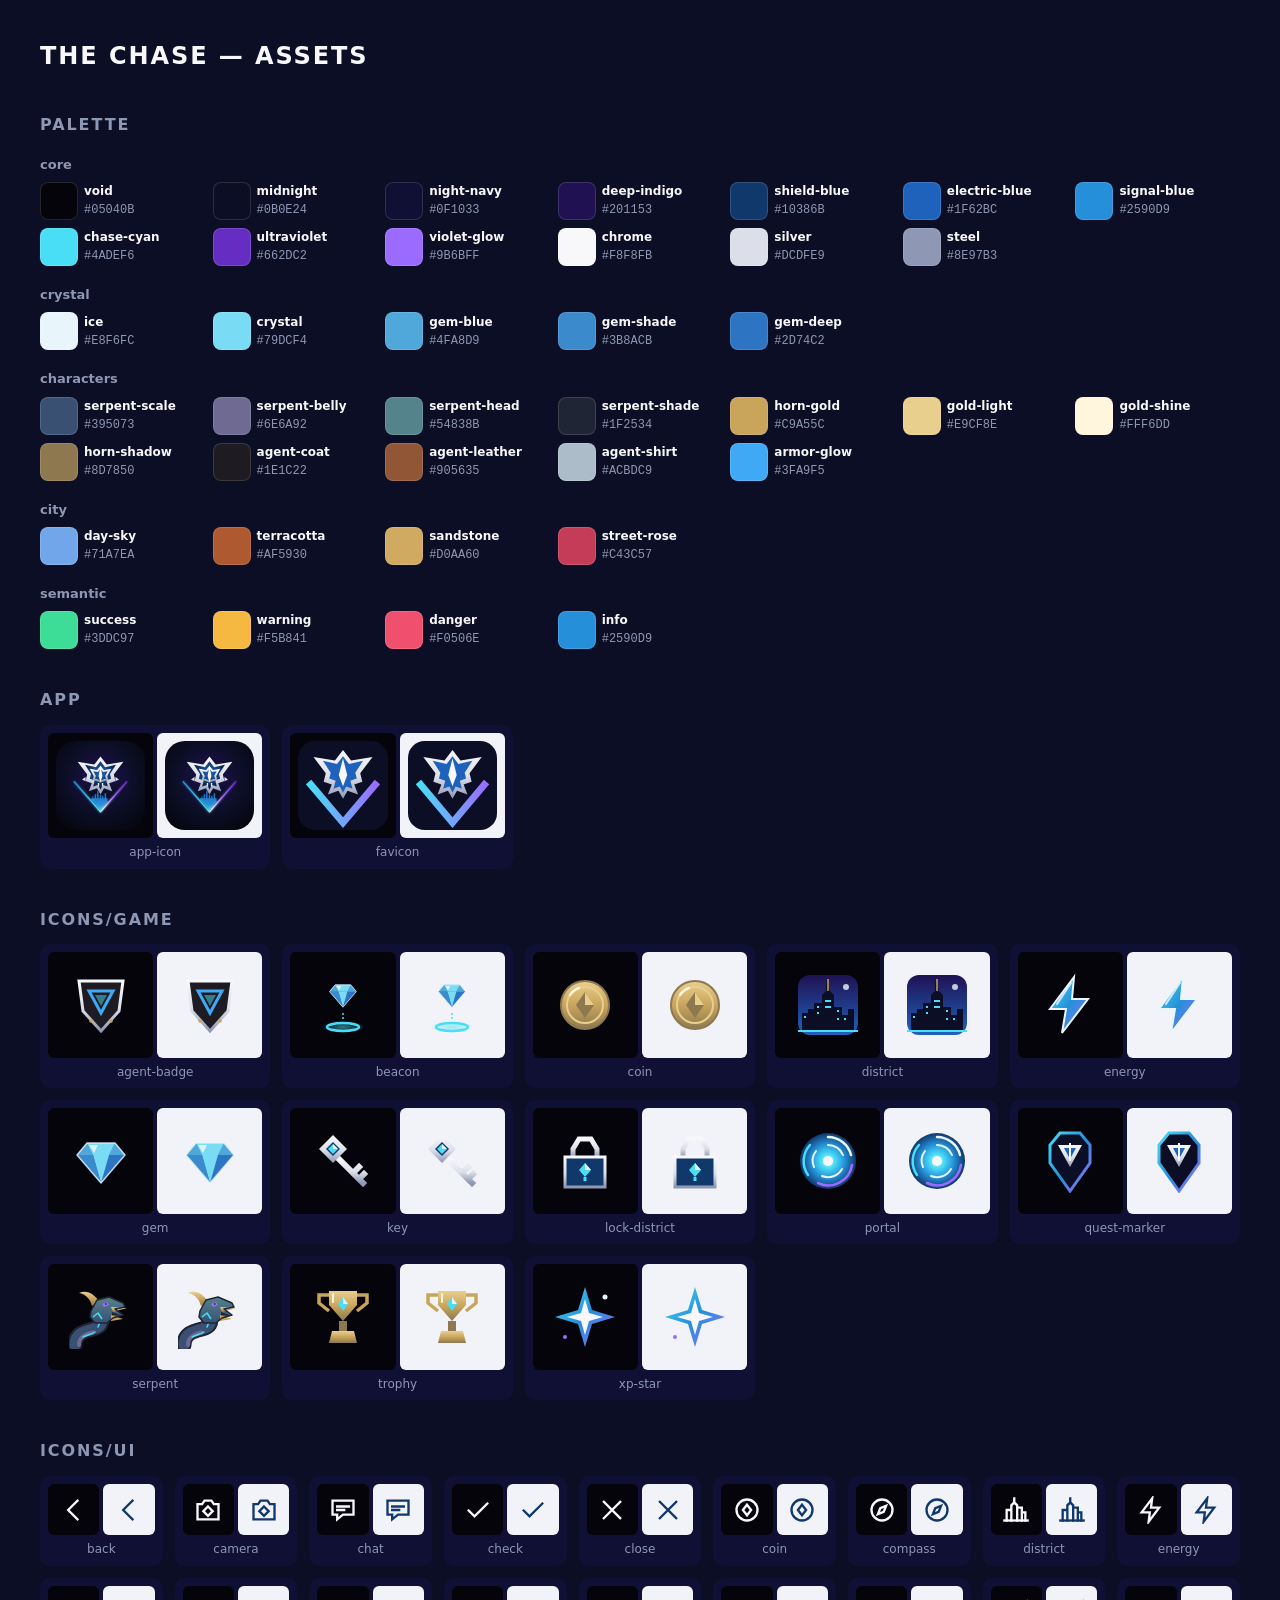
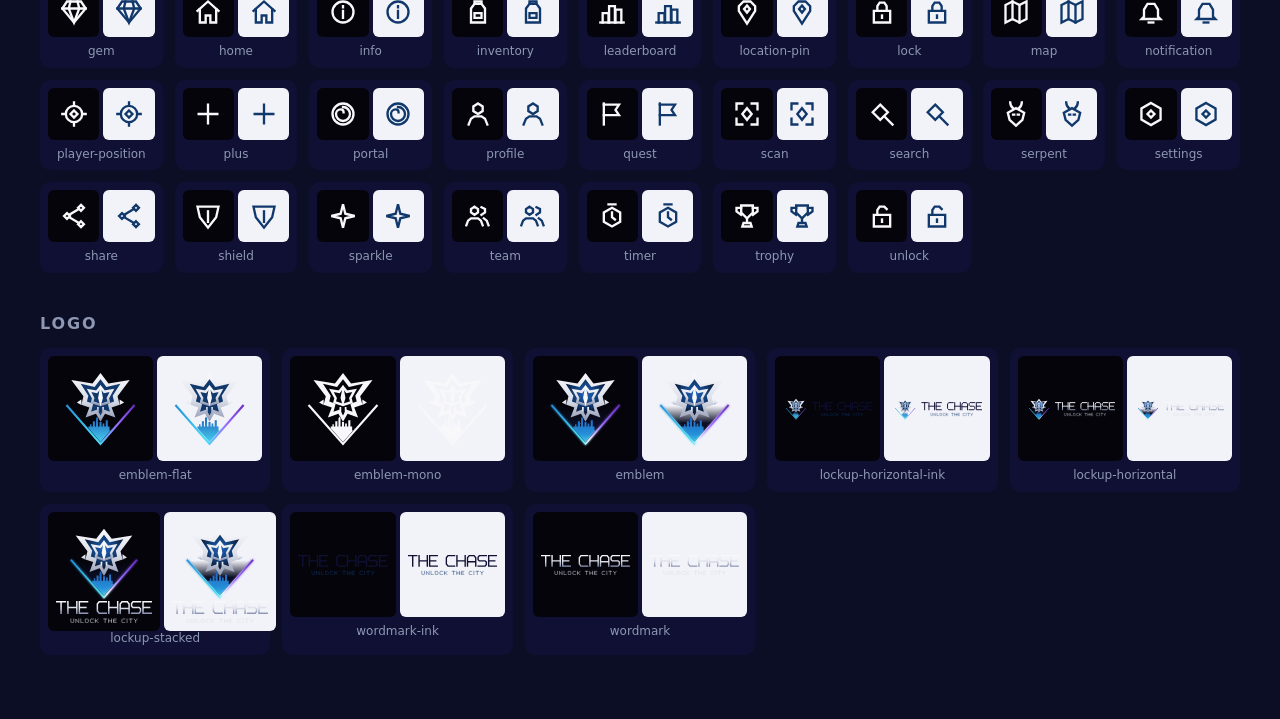
==== assets/gallery.html @ 13eb481c "first commit" ====
<!doctype html><html lang="en"><head><meta charset="utf-8">
<meta name="viewport" content="width=device-width,initial-scale=1">
<title>Chase Asset Gallery</title>
<style>
:root{--bg:#0B0E24;--fg:#F8F8FB;--muted:#8E97B3;--card:#0F1033}
body{margin:0;padding:24px 16px 64px;background:var(--bg);color:var(--fg);font:14px/1.4 system-ui,sans-serif;max-width:1200px;margin-inline:auto}
h1{font-size:24px;letter-spacing:.08em} h2{margin-top:40px;font-size:16px;color:var(--muted);text-transform:uppercase;letter-spacing:.12em}
h3{font-size:13px;color:var(--muted);margin:20px 0 8px}
.grid{display:grid;grid-template-columns:repeat(auto-fill,minmax(220px,1fr));gap:12px}
.grid.small{grid-template-columns:repeat(auto-fill,minmax(120px,1fr))}
figure{margin:0;background:var(--card);border-radius:10px;padding:8px}
figcaption{font-size:12px;color:var(--muted);margin-top:6px;text-align:center}
.pair{display:grid;grid-template-columns:1fr 1fr;gap:4px}
.pair>div{aspect-ratio:1;display:grid;place-items:center;border-radius:6px;padding:8px}
.dark{background:#05040B} .light{background:#F2F3F8}
img{max-width:100%;max-height:100%}
.mask{width:28px;height:28px;-webkit-mask-size:contain;mask-size:contain;-webkit-mask-repeat:no-repeat;mask-repeat:no-repeat}
.dark .mask{background:#F8F8FB} .light .mask{background:#10386B}
.swatches{display:grid;grid-template-columns:repeat(auto-fill,minmax(150px,1fr));gap:8px}
.sw{display:grid;grid-template-columns:36px 1fr;column-gap:8px;align-items:center;font-size:12px}
.sw span{grid-row:span 2;width:36px;height:36px;border-radius:8px;border:1px solid #ffffff22}
.sw code{color:var(--muted)}
</style></head><body>
<h1>THE CHASE — ASSETS</h1>
<h2>Palette</h2><h3>core</h3><div class=swatches><div class="sw"><span style="background:#05040B"></span><b>void</b><code>#05040B</code></div><div class="sw"><span style="background:#0B0E24"></span><b>midnight</b><code>#0B0E24</code></div><div class="sw"><span style="background:#0F1033"></span><b>night-navy</b><code>#0F1033</code></div><div class="sw"><span style="background:#201153"></span><b>deep-indigo</b><code>#201153</code></div><div class="sw"><span style="background:#10386B"></span><b>shield-blue</b><code>#10386B</code></div><div class="sw"><span style="background:#1F62BC"></span><b>electric-blue</b><code>#1F62BC</code></div><div class="sw"><span style="background:#2590D9"></span><b>signal-blue</b><code>#2590D9</code></div><div class="sw"><span style="background:#4ADEF6"></span><b>chase-cyan</b><code>#4ADEF6</code></div><div class="sw"><span style="background:#662DC2"></span><b>ultraviolet</b><code>#662DC2</code></div><div class="sw"><span style="background:#9B6BFF"></span><b>violet-glow</b><code>#9B6BFF</code></div><div class="sw"><span style="background:#F8F8FB"></span><b>chrome</b><code>#F8F8FB</code></div><div class="sw"><span style="background:#DCDFE9"></span><b>silver</b><code>#DCDFE9</code></div><div class="sw"><span style="background:#8E97B3"></span><b>steel</b><code>#8E97B3</code></div></div><h3>crystal</h3><div class=swatches><div class="sw"><span style="background:#E8F6FC"></span><b>ice</b><code>#E8F6FC</code></div><div class="sw"><span style="background:#79DCF4"></span><b>crystal</b><code>#79DCF4</code></div><div class="sw"><span style="background:#4FA8D9"></span><b>gem-blue</b><code>#4FA8D9</code></div><div class="sw"><span style="background:#3B8ACB"></span><b>gem-shade</b><code>#3B8ACB</code></div><div class="sw"><span style="background:#2D74C2"></span><b>gem-deep</b><code>#2D74C2</code></div></div><h3>characters</h3><div class=swatches><div class="sw"><span style="background:#395073"></span><b>serpent-scale</b><code>#395073</code></div><div class="sw"><span style="background:#6E6A92"></span><b>serpent-belly</b><code>#6E6A92</code></div><div class="sw"><span style="background:#54838B"></span><b>serpent-head</b><code>#54838B</code></div><div class="sw"><span style="background:#1F2534"></span><b>serpent-shade</b><code>#1F2534</code></div><div class="sw"><span style="background:#C9A55C"></span><b>horn-gold</b><code>#C9A55C</code></div><div class="sw"><span style="background:#E9CF8E"></span><b>gold-light</b><code>#E9CF8E</code></div><div class="sw"><span style="background:#FFF6DD"></span><b>gold-shine</b><code>#FFF6DD</code></div><div class="sw"><span style="background:#8D7850"></span><b>horn-shadow</b><code>#8D7850</code></div><div class="sw"><span style="background:#1E1C22"></span><b>agent-coat</b><code>#1E1C22</code></div><div class="sw"><span style="background:#905635"></span><b>agent-leather</b><code>#905635</code></div><div class="sw"><span style="background:#ACBDC9"></span><b>agent-shirt</b><code>#ACBDC9</code></div><div class="sw"><span style="background:#3FA9F5"></span><b>armor-glow</b><code>#3FA9F5</code></div></div><h3>city</h3><div class=swatches><div class="sw"><span style="background:#71A7EA"></span><b>day-sky</b><code>#71A7EA</code></div><div class="sw"><span style="background:#AF5930"></span><b>terracotta</b><code>#AF5930</code></div><div class="sw"><span style="background:#D0AA60"></span><b>sandstone</b><code>#D0AA60</code></div><div class="sw"><span style="background:#C43C57"></span><b>street-rose</b><code>#C43C57</code></div></div><h3>semantic</h3><div class=swatches><div class="sw"><span style="background:#3DDC97"></span><b>success</b><code>#3DDC97</code></div><div class="sw"><span style="background:#F5B841"></span><b>warning</b><code>#F5B841</code></div><div class="sw"><span style="background:#F0506E"></span><b>danger</b><code>#F0506E</code></div><div class="sw"><span style="background:#2590D9"></span><b>info</b><code>#2590D9</code></div></div>
<h2>app</h2><div class="grid"><figure><div class="pair"><div class="dark"><img src="app/app-icon.svg" alt=""></div><div class="light"><img src="app/app-icon.svg" alt=""></div></div><figcaption>app-icon</figcaption></figure><figure><div class="pair"><div class="dark"><img src="app/favicon.svg" alt=""></div><div class="light"><img src="app/favicon.svg" alt=""></div></div><figcaption>favicon</figcaption></figure></div><h2>icons/game</h2><div class="grid"><figure><div class="pair"><div class="dark"><img src="icons/game/agent-badge.svg" alt=""></div><div class="light"><img src="icons/game/agent-badge.svg" alt=""></div></div><figcaption>agent-badge</figcaption></figure><figure><div class="pair"><div class="dark"><img src="icons/game/beacon.svg" alt=""></div><div class="light"><img src="icons/game/beacon.svg" alt=""></div></div><figcaption>beacon</figcaption></figure><figure><div class="pair"><div class="dark"><img src="icons/game/coin.svg" alt=""></div><div class="light"><img src="icons/game/coin.svg" alt=""></div></div><figcaption>coin</figcaption></figure><figure><div class="pair"><div class="dark"><img src="icons/game/district.svg" alt=""></div><div class="light"><img src="icons/game/district.svg" alt=""></div></div><figcaption>district</figcaption></figure><figure><div class="pair"><div class="dark"><img src="icons/game/energy.svg" alt=""></div><div class="light"><img src="icons/game/energy.svg" alt=""></div></div><figcaption>energy</figcaption></figure><figure><div class="pair"><div class="dark"><img src="icons/game/gem.svg" alt=""></div><div class="light"><img src="icons/game/gem.svg" alt=""></div></div><figcaption>gem</figcaption></figure><figure><div class="pair"><div class="dark"><img src="icons/game/key.svg" alt=""></div><div class="light"><img src="icons/game/key.svg" alt=""></div></div><figcaption>key</figcaption></figure><figure><div class="pair"><div class="dark"><img src="icons/game/lock-district.svg" alt=""></div><div class="light"><img src="icons/game/lock-district.svg" alt=""></div></div><figcaption>lock-district</figcaption></figure><figure><div class="pair"><div class="dark"><img src="icons/game/portal.svg" alt=""></div><div class="light"><img src="icons/game/portal.svg" alt=""></div></div><figcaption>portal</figcaption></figure><figure><div class="pair"><div class="dark"><img src="icons/game/quest-marker.svg" alt=""></div><div class="light"><img src="icons/game/quest-marker.svg" alt=""></div></div><figcaption>quest-marker</figcaption></figure><figure><div class="pair"><div class="dark"><img src="icons/game/serpent.svg" alt=""></div><div class="light"><img src="icons/game/serpent.svg" alt=""></div></div><figcaption>serpent</figcaption></figure><figure><div class="pair"><div class="dark"><img src="icons/game/trophy.svg" alt=""></div><div class="light"><img src="icons/game/trophy.svg" alt=""></div></div><figcaption>trophy</figcaption></figure><figure><div class="pair"><div class="dark"><img src="icons/game/xp-star.svg" alt=""></div><div class="light"><img src="icons/game/xp-star.svg" alt=""></div></div><figcaption>xp-star</figcaption></figure></div><h2>icons/ui</h2><div class="grid small"><figure><div class="pair"><div class="dark"><span class="mask" style="-webkit-mask-image:url(icons/ui/back.svg);mask-image:url(icons/ui/back.svg)"></span></div><div class="light"><span class="mask" style="-webkit-mask-image:url(icons/ui/back.svg);mask-image:url(icons/ui/back.svg)"></span></div></div><figcaption>back</figcaption></figure><figure><div class="pair"><div class="dark"><span class="mask" style="-webkit-mask-image:url(icons/ui/camera.svg);mask-image:url(icons/ui/camera.svg)"></span></div><div class="light"><span class="mask" style="-webkit-mask-image:url(icons/ui/camera.svg);mask-image:url(icons/ui/camera.svg)"></span></div></div><figcaption>camera</figcaption></figure><figure><div class="pair"><div class="dark"><span class="mask" style="-webkit-mask-image:url(icons/ui/chat.svg);mask-image:url(icons/ui/chat.svg)"></span></div><div class="light"><span class="mask" style="-webkit-mask-image:url(icons/ui/chat.svg);mask-image:url(icons/ui/chat.svg)"></span></div></div><figcaption>chat</figcaption></figure><figure><div class="pair"><div class="dark"><span class="mask" style="-webkit-mask-image:url(icons/ui/check.svg);mask-image:url(icons/ui/check.svg)"></span></div><div class="light"><span class="mask" style="-webkit-mask-image:url(icons/ui/check.svg);mask-image:url(icons/ui/check.svg)"></span></div></div><figcaption>check</figcaption></figure><figure><div class="pair"><div class="dark"><span class="mask" style="-webkit-mask-image:url(icons/ui/close.svg);mask-image:url(icons/ui/close.svg)"></span></div><div class="light"><span class="mask" style="-webkit-mask-image:url(icons/ui/close.svg);mask-image:url(icons/ui/close.svg)"></span></div></div><figcaption>close</figcaption></figure><figure><div class="pair"><div class="dark"><span class="mask" style="-webkit-mask-image:url(icons/ui/coin.svg);mask-image:url(icons/ui/coin.svg)"></span></div><div class="light"><span class="mask" style="-webkit-mask-image:url(icons/ui/coin.svg);mask-image:url(icons/ui/coin.svg)"></span></div></div><figcaption>coin</figcaption></figure><figure><div class="pair"><div class="dark"><span class="mask" style="-webkit-mask-image:url(icons/ui/compass.svg);mask-image:url(icons/ui/compass.svg)"></span></div><div class="light"><span class="mask" style="-webkit-mask-image:url(icons/ui/compass.svg);mask-image:url(icons/ui/compass.svg)"></span></div></div><figcaption>compass</figcaption></figure><figure><div class="pair"><div class="dark"><span class="mask" style="-webkit-mask-image:url(icons/ui/district.svg);mask-image:url(icons/ui/district.svg)"></span></div><div class="light"><span class="mask" style="-webkit-mask-image:url(icons/ui/district.svg);mask-image:url(icons/ui/district.svg)"></span></div></div><figcaption>district</figcaption></figure><figure><div class="pair"><div class="dark"><span class="mask" style="-webkit-mask-image:url(icons/ui/energy.svg);mask-image:url(icons/ui/energy.svg)"></span></div><div class="light"><span class="mask" style="-webkit-mask-image:url(icons/ui/energy.svg);mask-image:url(icons/ui/energy.svg)"></span></div></div><figcaption>energy</figcaption></figure><figure><div class="pair"><div class="dark"><span class="mask" style="-webkit-mask-image:url(icons/ui/gem.svg);mask-image:url(icons/ui/gem.svg)"></span></div><div class="light"><span class="mask" style="-webkit-mask-image:url(icons/ui/gem.svg);mask-image:url(icons/ui/gem.svg)"></span></div></div><figcaption>gem</figcaption></figure><figure><div class="pair"><div class="dark"><span class="mask" style="-webkit-mask-image:url(icons/ui/home.svg);mask-image:url(icons/ui/home.svg)"></span></div><div class="light"><span class="mask" style="-webkit-mask-image:url(icons/ui/home.svg);mask-image:url(icons/ui/home.svg)"></span></div></div><figcaption>home</figcaption></figure><figure><div class="pair"><div class="dark"><span class="mask" style="-webkit-mask-image:url(icons/ui/info.svg);mask-image:url(icons/ui/info.svg)"></span></div><div class="light"><span class="mask" style="-webkit-mask-image:url(icons/ui/info.svg);mask-image:url(icons/ui/info.svg)"></span></div></div><figcaption>info</figcaption></figure><figure><div class="pair"><div class="dark"><span class="mask" style="-webkit-mask-image:url(icons/ui/inventory.svg);mask-image:url(icons/ui/inventory.svg)"></span></div><div class="light"><span class="mask" style="-webkit-mask-image:url(icons/ui/inventory.svg);mask-image:url(icons/ui/inventory.svg)"></span></div></div><figcaption>inventory</figcaption></figure><figure><div class="pair"><div class="dark"><span class="mask" style="-webkit-mask-image:url(icons/ui/leaderboard.svg);mask-image:url(icons/ui/leaderboard.svg)"></span></div><div class="light"><span class="mask" style="-webkit-mask-image:url(icons/ui/leaderboard.svg);mask-image:url(icons/ui/leaderboard.svg)"></span></div></div><figcaption>leaderboard</figcaption></figure><figure><div class="pair"><div class="dark"><span class="mask" style="-webkit-mask-image:url(icons/ui/location-pin.svg);mask-image:url(icons/ui/location-pin.svg)"></span></div><div class="light"><span class="mask" style="-webkit-mask-image:url(icons/ui/location-pin.svg);mask-image:url(icons/ui/location-pin.svg)"></span></div></div><figcaption>location-pin</figcaption></figure><figure><div class="pair"><div class="dark"><span class="mask" style="-webkit-mask-image:url(icons/ui/lock.svg);mask-image:url(icons/ui/lock.svg)"></span></div><div class="light"><span class="mask" style="-webkit-mask-image:url(icons/ui/lock.svg);mask-image:url(icons/ui/lock.svg)"></span></div></div><figcaption>lock</figcaption></figure><figure><div class="pair"><div class="dark"><span class="mask" style="-webkit-mask-image:url(icons/ui/map.svg);mask-image:url(icons/ui/map.svg)"></span></div><div class="light"><span class="mask" style="-webkit-mask-image:url(icons/ui/map.svg);mask-image:url(icons/ui/map.svg)"></span></div></div><figcaption>map</figcaption></figure><figure><div class="pair"><div class="dark"><span class="mask" style="-webkit-mask-image:url(icons/ui/notification.svg);mask-image:url(icons/ui/notification.svg)"></span></div><div class="light"><span class="mask" style="-webkit-mask-image:url(icons/ui/notification.svg);mask-image:url(icons/ui/notification.svg)"></span></div></div><figcaption>notification</figcaption></figure><figure><div class="pair"><div class="dark"><span class="mask" style="-webkit-mask-image:url(icons/ui/player-position.svg);mask-image:url(icons/ui/player-position.svg)"></span></div><div class="light"><span class="mask" style="-webkit-mask-image:url(icons/ui/player-position.svg);mask-image:url(icons/ui/player-position.svg)"></span></div></div><figcaption>player-position</figcaption></figure><figure><div class="pair"><div class="dark"><span class="mask" style="-webkit-mask-image:url(icons/ui/plus.svg);mask-image:url(icons/ui/plus.svg)"></span></div><div class="light"><span class="mask" style="-webkit-mask-image:url(icons/ui/plus.svg);mask-image:url(icons/ui/plus.svg)"></span></div></div><figcaption>plus</figcaption></figure><figure><div class="pair"><div class="dark"><span class="mask" style="-webkit-mask-image:url(icons/ui/portal.svg);mask-image:url(icons/ui/portal.svg)"></span></div><div class="light"><span class="mask" style="-webkit-mask-image:url(icons/ui/portal.svg);mask-image:url(icons/ui/portal.svg)"></span></div></div><figcaption>portal</figcaption></figure><figure><div class="pair"><div class="dark"><span class="mask" style="-webkit-mask-image:url(icons/ui/profile.svg);mask-image:url(icons/ui/profile.svg)"></span></div><div class="light"><span class="mask" style="-webkit-mask-image:url(icons/ui/profile.svg);mask-image:url(icons/ui/profile.svg)"></span></div></div><figcaption>profile</figcaption></figure><figure><div class="pair"><div class="dark"><span class="mask" style="-webkit-mask-image:url(icons/ui/quest.svg);mask-image:url(icons/ui/quest.svg)"></span></div><div class="light"><span class="mask" style="-webkit-mask-image:url(icons/ui/quest.svg);mask-image:url(icons/ui/quest.svg)"></span></div></div><figcaption>quest</figcaption></figure><figure><div class="pair"><div class="dark"><span class="mask" style="-webkit-mask-image:url(icons/ui/scan.svg);mask-image:url(icons/ui/scan.svg)"></span></div><div class="light"><span class="mask" style="-webkit-mask-image:url(icons/ui/scan.svg);mask-image:url(icons/ui/scan.svg)"></span></div></div><figcaption>scan</figcaption></figure><figure><div class="pair"><div class="dark"><span class="mask" style="-webkit-mask-image:url(icons/ui/search.svg);mask-image:url(icons/ui/search.svg)"></span></div><div class="light"><span class="mask" style="-webkit-mask-image:url(icons/ui/search.svg);mask-image:url(icons/ui/search.svg)"></span></div></div><figcaption>search</figcaption></figure><figure><div class="pair"><div class="dark"><span class="mask" style="-webkit-mask-image:url(icons/ui/serpent.svg);mask-image:url(icons/ui/serpent.svg)"></span></div><div class="light"><span class="mask" style="-webkit-mask-image:url(icons/ui/serpent.svg);mask-image:url(icons/ui/serpent.svg)"></span></div></div><figcaption>serpent</figcaption></figure><figure><div class="pair"><div class="dark"><span class="mask" style="-webkit-mask-image:url(icons/ui/settings.svg);mask-image:url(icons/ui/settings.svg)"></span></div><div class="light"><span class="mask" style="-webkit-mask-image:url(icons/ui/settings.svg);mask-image:url(icons/ui/settings.svg)"></span></div></div><figcaption>settings</figcaption></figure><figure><div class="pair"><div class="dark"><span class="mask" style="-webkit-mask-image:url(icons/ui/share.svg);mask-image:url(icons/ui/share.svg)"></span></div><div class="light"><span class="mask" style="-webkit-mask-image:url(icons/ui/share.svg);mask-image:url(icons/ui/share.svg)"></span></div></div><figcaption>share</figcaption></figure><figure><div class="pair"><div class="dark"><span class="mask" style="-webkit-mask-image:url(icons/ui/shield.svg);mask-image:url(icons/ui/shield.svg)"></span></div><div class="light"><span class="mask" style="-webkit-mask-image:url(icons/ui/shield.svg);mask-image:url(icons/ui/shield.svg)"></span></div></div><figcaption>shield</figcaption></figure><figure><div class="pair"><div class="dark"><span class="mask" style="-webkit-mask-image:url(icons/ui/sparkle.svg);mask-image:url(icons/ui/sparkle.svg)"></span></div><div class="light"><span class="mask" style="-webkit-mask-image:url(icons/ui/sparkle.svg);mask-image:url(icons/ui/sparkle.svg)"></span></div></div><figcaption>sparkle</figcaption></figure><figure><div class="pair"><div class="dark"><span class="mask" style="-webkit-mask-image:url(icons/ui/team.svg);mask-image:url(icons/ui/team.svg)"></span></div><div class="light"><span class="mask" style="-webkit-mask-image:url(icons/ui/team.svg);mask-image:url(icons/ui/team.svg)"></span></div></div><figcaption>team</figcaption></figure><figure><div class="pair"><div class="dark"><span class="mask" style="-webkit-mask-image:url(icons/ui/timer.svg);mask-image:url(icons/ui/timer.svg)"></span></div><div class="light"><span class="mask" style="-webkit-mask-image:url(icons/ui/timer.svg);mask-image:url(icons/ui/timer.svg)"></span></div></div><figcaption>timer</figcaption></figure><figure><div class="pair"><div class="dark"><span class="mask" style="-webkit-mask-image:url(icons/ui/trophy.svg);mask-image:url(icons/ui/trophy.svg)"></span></div><div class="light"><span class="mask" style="-webkit-mask-image:url(icons/ui/trophy.svg);mask-image:url(icons/ui/trophy.svg)"></span></div></div><figcaption>trophy</figcaption></figure><figure><div class="pair"><div class="dark"><span class="mask" style="-webkit-mask-image:url(icons/ui/unlock.svg);mask-image:url(icons/ui/unlock.svg)"></span></div><div class="light"><span class="mask" style="-webkit-mask-image:url(icons/ui/unlock.svg);mask-image:url(icons/ui/unlock.svg)"></span></div></div><figcaption>unlock</figcaption></figure></div><h2>logo</h2><div class="grid"><figure><div class="pair"><div class="dark"><img src="logo/emblem-flat.svg" alt=""></div><div class="light"><img src="logo/emblem-flat.svg" alt=""></div></div><figcaption>emblem-flat</figcaption></figure><figure><div class="pair"><div class="dark"><img src="logo/emblem-mono.svg" alt=""></div><div class="light"><img src="logo/emblem-mono.svg" alt=""></div></div><figcaption>emblem-mono</figcaption></figure><figure><div class="pair"><div class="dark"><img src="logo/emblem.svg" alt=""></div><div class="light"><img src="logo/emblem.svg" alt=""></div></div><figcaption>emblem</figcaption></figure><figure><div class="pair"><div class="dark"><img src="logo/lockup-horizontal-ink.svg" alt=""></div><div class="light"><img src="logo/lockup-horizontal-ink.svg" alt=""></div></div><figcaption>lockup-horizontal-ink</figcaption></figure><figure><div class="pair"><div class="dark"><img src="logo/lockup-horizontal.svg" alt=""></div><div class="light"><img src="logo/lockup-horizontal.svg" alt=""></div></div><figcaption>lockup-horizontal</figcaption></figure><figure><div class="pair"><div class="dark"><img src="logo/lockup-stacked.svg" alt=""></div><div class="light"><img src="logo/lockup-stacked.svg" alt=""></div></div><figcaption>lockup-stacked</figcaption></figure><figure><div class="pair"><div class="dark"><img src="logo/wordmark-ink.svg" alt=""></div><div class="light"><img src="logo/wordmark-ink.svg" alt=""></div></div><figcaption>wordmark-ink</figcaption></figure><figure><div class="pair"><div class="dark"><img src="logo/wordmark.svg" alt=""></div><div class="light"><img src="logo/wordmark.svg" alt=""></div></div><figcaption>wordmark</figcaption></figure></div>
</body></html>
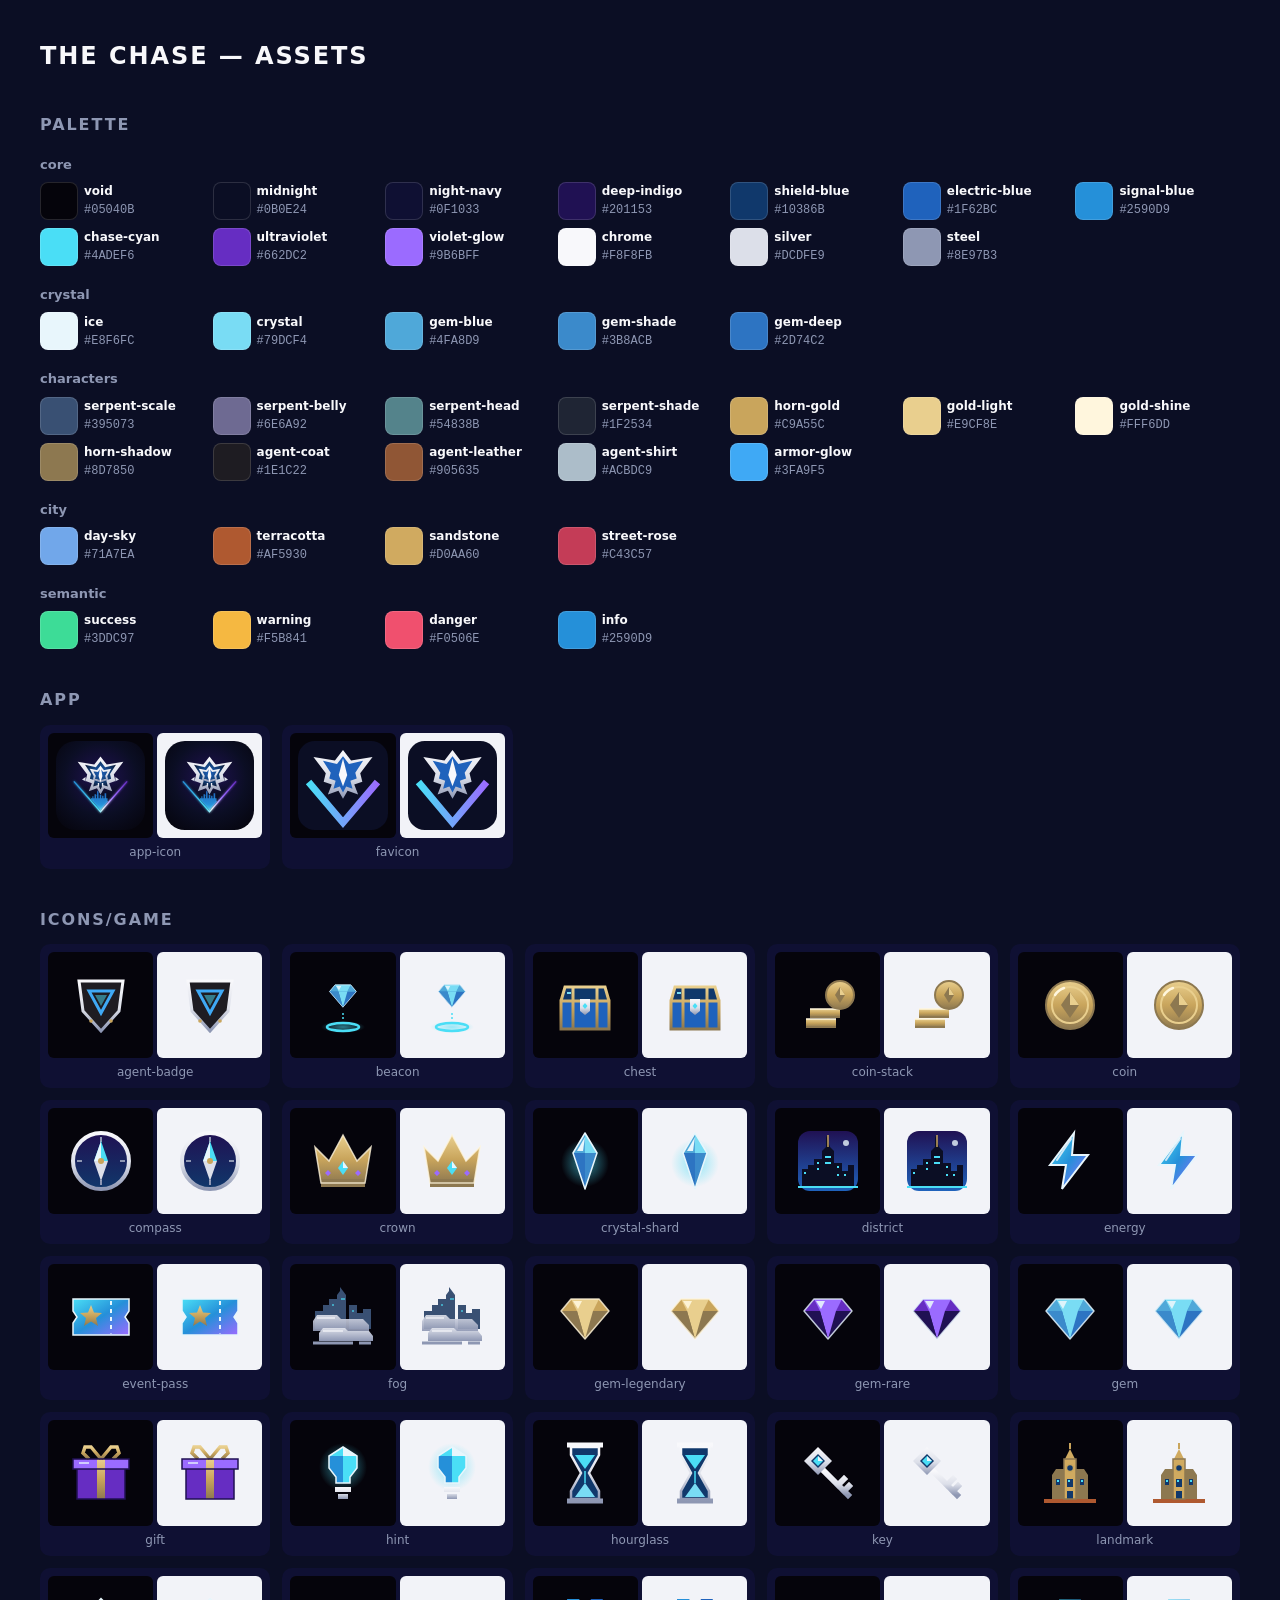
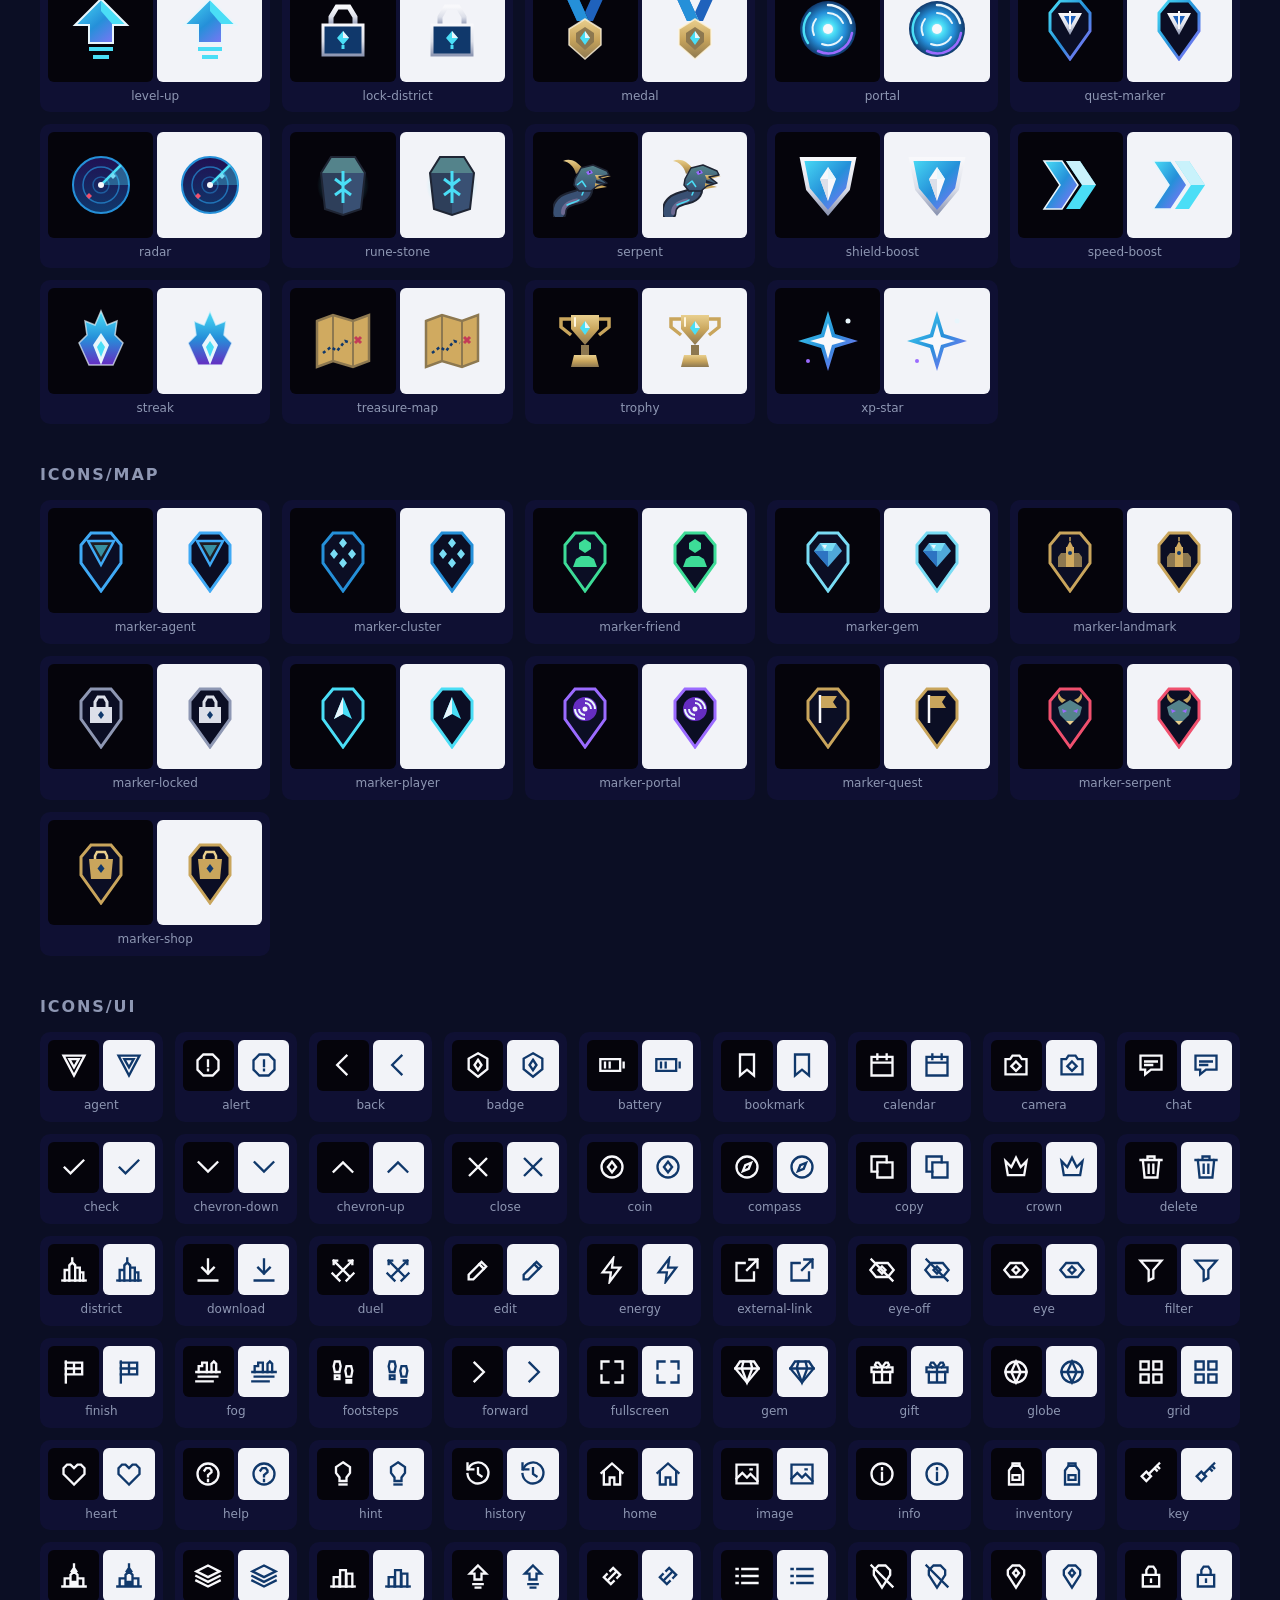
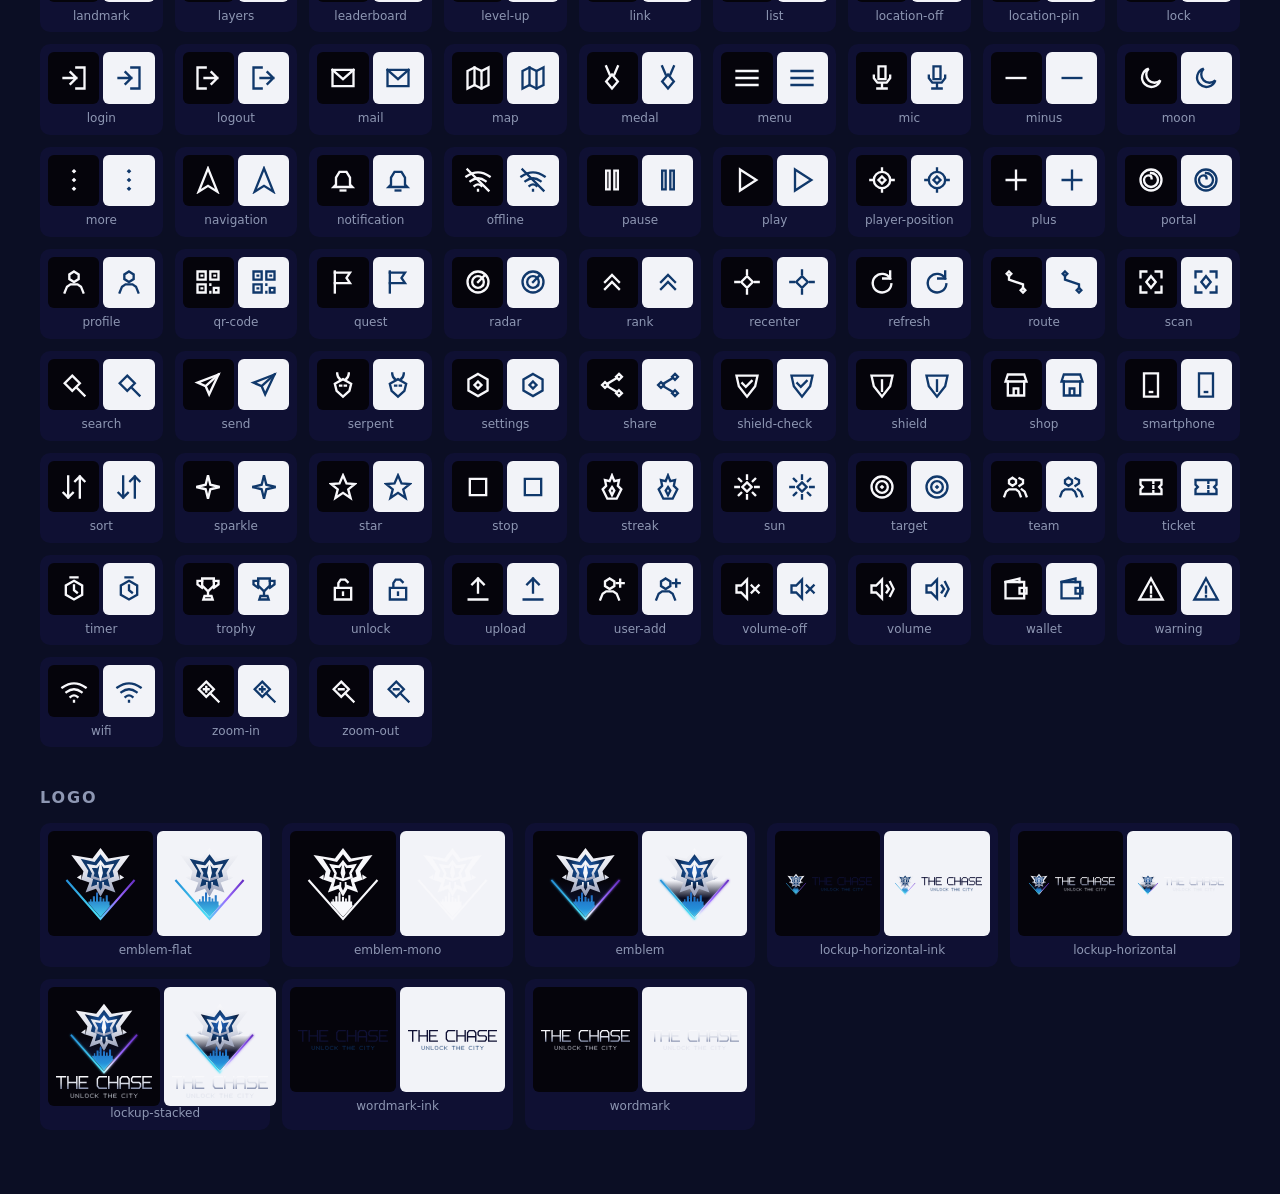
==== commit a5151075: "feat(icons): add 77 UI icons, 21 game icons and 11 map markers UI: navigation, actions, status, medi" ====
--- a/assets/gallery.html
+++ b/assets/gallery.html
@@ -23,5 +23,5 @@
 </style></head><body>
 <h1>THE CHASE — ASSETS</h1>
 <h2>Palette</h2><h3>core</h3><div class=swatches><div class="sw"><span style="background:#05040B"></span><b>void</b><code>#05040B</code></div><div class="sw"><span style="background:#0B0E24"></span><b>midnight</b><code>#0B0E24</code></div><div class="sw"><span style="background:#0F1033"></span><b>night-navy</b><code>#0F1033</code></div><div class="sw"><span style="background:#201153"></span><b>deep-indigo</b><code>#201153</code></div><div class="sw"><span style="background:#10386B"></span><b>shield-blue</b><code>#10386B</code></div><div class="sw"><span style="background:#1F62BC"></span><b>electric-blue</b><code>#1F62BC</code></div><div class="sw"><span style="background:#2590D9"></span><b>signal-blue</b><code>#2590D9</code></div><div class="sw"><span style="background:#4ADEF6"></span><b>chase-cyan</b><code>#4ADEF6</code></div><div class="sw"><span style="background:#662DC2"></span><b>ultraviolet</b><code>#662DC2</code></div><div class="sw"><span style="background:#9B6BFF"></span><b>violet-glow</b><code>#9B6BFF</code></div><div class="sw"><span style="background:#F8F8FB"></span><b>chrome</b><code>#F8F8FB</code></div><div class="sw"><span style="background:#DCDFE9"></span><b>silver</b><code>#DCDFE9</code></div><div class="sw"><span style="background:#8E97B3"></span><b>steel</b><code>#8E97B3</code></div></div><h3>crystal</h3><div class=swatches><div class="sw"><span style="background:#E8F6FC"></span><b>ice</b><code>#E8F6FC</code></div><div class="sw"><span style="background:#79DCF4"></span><b>crystal</b><code>#79DCF4</code></div><div class="sw"><span style="background:#4FA8D9"></span><b>gem-blue</b><code>#4FA8D9</code></div><div class="sw"><span style="background:#3B8ACB"></span><b>gem-shade</b><code>#3B8ACB</code></div><div class="sw"><span style="background:#2D74C2"></span><b>gem-deep</b><code>#2D74C2</code></div></div><h3>characters</h3><div class=swatches><div class="sw"><span style="background:#395073"></span><b>serpent-scale</b><code>#395073</code></div><div class="sw"><span style="background:#6E6A92"></span><b>serpent-belly</b><code>#6E6A92</code></div><div class="sw"><span style="background:#54838B"></span><b>serpent-head</b><code>#54838B</code></div><div class="sw"><span style="background:#1F2534"></span><b>serpent-shade</b><code>#1F2534</code></div><div class="sw"><span style="background:#C9A55C"></span><b>horn-gold</b><code>#C9A55C</code></div><div class="sw"><span style="background:#E9CF8E"></span><b>gold-light</b><code>#E9CF8E</code></div><div class="sw"><span style="background:#FFF6DD"></span><b>gold-shine</b><code>#FFF6DD</code></div><div class="sw"><span style="background:#8D7850"></span><b>horn-shadow</b><code>#8D7850</code></div><div class="sw"><span style="background:#1E1C22"></span><b>agent-coat</b><code>#1E1C22</code></div><div class="sw"><span style="background:#905635"></span><b>agent-leather</b><code>#905635</code></div><div class="sw"><span style="background:#ACBDC9"></span><b>agent-shirt</b><code>#ACBDC9</code></div><div class="sw"><span style="background:#3FA9F5"></span><b>armor-glow</b><code>#3FA9F5</code></div></div><h3>city</h3><div class=swatches><div class="sw"><span style="background:#71A7EA"></span><b>day-sky</b><code>#71A7EA</code></div><div class="sw"><span style="background:#AF5930"></span><b>terracotta</b><code>#AF5930</code></div><div class="sw"><span style="background:#D0AA60"></span><b>sandstone</b><code>#D0AA60</code></div><div class="sw"><span style="background:#C43C57"></span><b>street-rose</b><code>#C43C57</code></div></div><h3>semantic</h3><div class=swatches><div class="sw"><span style="background:#3DDC97"></span><b>success</b><code>#3DDC97</code></div><div class="sw"><span style="background:#F5B841"></span><b>warning</b><code>#F5B841</code></div><div class="sw"><span style="background:#F0506E"></span><b>danger</b><code>#F0506E</code></div><div class="sw"><span style="background:#2590D9"></span><b>info</b><code>#2590D9</code></div></div>
-<h2>app</h2><div class="grid"><figure><div class="pair"><div class="dark"><img src="app/app-icon.svg" alt=""></div><div class="light"><img src="app/app-icon.svg" alt=""></div></div><figcaption>app-icon</figcaption></figure><figure><div class="pair"><div class="dark"><img src="app/favicon.svg" alt=""></div><div class="light"><img src="app/favicon.svg" alt=""></div></div><figcaption>favicon</figcaption></figure></div><h2>icons/game</h2><div class="grid"><figure><div class="pair"><div class="dark"><img src="icons/game/agent-badge.svg" alt=""></div><div class="light"><img src="icons/game/agent-badge.svg" alt=""></div></div><figcaption>agent-badge</figcaption></figure><figure><div class="pair"><div class="dark"><img src="icons/game/beacon.svg" alt=""></div><div class="light"><img src="icons/game/beacon.svg" alt=""></div></div><figcaption>beacon</figcaption></figure><figure><div class="pair"><div class="dark"><img src="icons/game/coin.svg" alt=""></div><div class="light"><img src="icons/game/coin.svg" alt=""></div></div><figcaption>coin</figcaption></figure><figure><div class="pair"><div class="dark"><img src="icons/game/district.svg" alt=""></div><div class="light"><img src="icons/game/district.svg" alt=""></div></div><figcaption>district</figcaption></figure><figure><div class="pair"><div class="dark"><img src="icons/game/energy.svg" alt=""></div><div class="light"><img src="icons/game/energy.svg" alt=""></div></div><figcaption>energy</figcaption></figure><figure><div class="pair"><div class="dark"><img src="icons/game/gem.svg" alt=""></div><div class="light"><img src="icons/game/gem.svg" alt=""></div></div><figcaption>gem</figcaption></figure><figure><div class="pair"><div class="dark"><img src="icons/game/key.svg" alt=""></div><div class="light"><img src="icons/game/key.svg" alt=""></div></div><figcaption>key</figcaption></figure><figure><div class="pair"><div class="dark"><img src="icons/game/lock-district.svg" alt=""></div><div class="light"><img src="icons/game/lock-district.svg" alt=""></div></div><figcaption>lock-district</figcaption></figure><figure><div class="pair"><div class="dark"><img src="icons/game/portal.svg" alt=""></div><div class="light"><img src="icons/game/portal.svg" alt=""></div></div><figcaption>portal</figcaption></figure><figure><div class="pair"><div class="dark"><img src="icons/game/quest-marker.svg" alt=""></div><div class="light"><img src="icons/game/quest-marker.svg" alt=""></div></div><figcaption>quest-marker</figcaption></figure><figure><div class="pair"><div class="dark"><img src="icons/game/serpent.svg" alt=""></div><div class="light"><img src="icons/game/serpent.svg" alt=""></div></div><figcaption>serpent</figcaption></figure><figure><div class="pair"><div class="dark"><img src="icons/game/trophy.svg" alt=""></div><div class="light"><img src="icons/game/trophy.svg" alt=""></div></div><figcaption>trophy</figcaption></figure><figure><div class="pair"><div class="dark"><img src="icons/game/xp-star.svg" alt=""></div><div class="light"><img src="icons/game/xp-star.svg" alt=""></div></div><figcaption>xp-star</figcaption></figure></div><h2>icons/ui</h2><div class="grid small"><figure><div class="pair"><div class="dark"><span class="mask" style="-webkit-mask-image:url(icons/ui/back.svg);mask-image:url(icons/ui/back.svg)"></span></div><div class="light"><span class="mask" style="-webkit-mask-image:url(icons/ui/back.svg);mask-image:url(icons/ui/back.svg)"></span></div></div><figcaption>back</figcaption></figure><figure><div class="pair"><div class="dark"><span class="mask" style="-webkit-mask-image:url(icons/ui/camera.svg);mask-image:url(icons/ui/camera.svg)"></span></div><div class="light"><span class="mask" style="-webkit-mask-image:url(icons/ui/camera.svg);mask-image:url(icons/ui/camera.svg)"></span></div></div><figcaption>camera</figcaption></figure><figure><div class="pair"><div class="dark"><span class="mask" style="-webkit-mask-image:url(icons/ui/chat.svg);mask-image:url(icons/ui/chat.svg)"></span></div><div class="light"><span class="mask" style="-webkit-mask-image:url(icons/ui/chat.svg);mask-image:url(icons/ui/chat.svg)"></span></div></div><figcaption>chat</figcaption></figure><figure><div class="pair"><div class="dark"><span class="mask" style="-webkit-mask-image:url(icons/ui/check.svg);mask-image:url(icons/ui/check.svg)"></span></div><div class="light"><span class="mask" style="-webkit-mask-image:url(icons/ui/check.svg);mask-image:url(icons/ui/check.svg)"></span></div></div><figcaption>check</figcaption></figure><figure><div class="pair"><div class="dark"><span class="mask" style="-webkit-mask-image:url(icons/ui/close.svg);mask-image:url(icons/ui/close.svg)"></span></div><div class="light"><span class="mask" style="-webkit-mask-image:url(icons/ui/close.svg);mask-image:url(icons/ui/close.svg)"></span></div></div><figcaption>close</figcaption></figure><figure><div class="pair"><div class="dark"><span class="mask" style="-webkit-mask-image:url(icons/ui/coin.svg);mask-image:url(icons/ui/coin.svg)"></span></div><div class="light"><span class="mask" style="-webkit-mask-image:url(icons/ui/coin.svg);mask-image:url(icons/ui/coin.svg)"></span></div></div><figcaption>coin</figcaption></figure><figure><div class="pair"><div class="dark"><span class="mask" style="-webkit-mask-image:url(icons/ui/compass.svg);mask-image:url(icons/ui/compass.svg)"></span></div><div class="light"><span class="mask" style="-webkit-mask-image:url(icons/ui/compass.svg);mask-image:url(icons/ui/compass.svg)"></span></div></div><figcaption>compass</figcaption></figure><figure><div class="pair"><div class="dark"><span class="mask" style="-webkit-mask-image:url(icons/ui/district.svg);mask-image:url(icons/ui/district.svg)"></span></div><div class="light"><span class="mask" style="-webkit-mask-image:url(icons/ui/district.svg);mask-image:url(icons/ui/district.svg)"></span></div></div><figcaption>district</figcaption></figure><figure><div class="pair"><div class="dark"><span class="mask" style="-webkit-mask-image:url(icons/ui/energy.svg);mask-image:url(icons/ui/energy.svg)"></span></div><div class="light"><span class="mask" style="-webkit-mask-image:url(icons/ui/energy.svg);mask-image:url(icons/ui/energy.svg)"></span></div></div><figcaption>energy</figcaption></figure><figure><div class="pair"><div class="dark"><span class="mask" style="-webkit-mask-image:url(icons/ui/gem.svg);mask-image:url(icons/ui/gem.svg)"></span></div><div class="light"><span class="mask" style="-webkit-mask-image:url(icons/ui/gem.svg);mask-image:url(icons/ui/gem.svg)"></span></div></div><figcaption>gem</figcaption></figure><figure><div class="pair"><div class="dark"><span class="mask" style="-webkit-mask-image:url(icons/ui/home.svg);mask-image:url(icons/ui/home.svg)"></span></div><div class="light"><span class="mask" style="-webkit-mask-image:url(icons/ui/home.svg);mask-image:url(icons/ui/home.svg)"></span></div></div><figcaption>home</figcaption></figure><figure><div class="pair"><div class="dark"><span class="mask" style="-webkit-mask-image:url(icons/ui/info.svg);mask-image:url(icons/ui/info.svg)"></span></div><div class="light"><span class="mask" style="-webkit-mask-image:url(icons/ui/info.svg);mask-image:url(icons/ui/info.svg)"></span></div></div><figcaption>info</figcaption></figure><figure><div class="pair"><div class="dark"><span class="mask" style="-webkit-mask-image:url(icons/ui/inventory.svg);mask-image:url(icons/ui/inventory.svg)"></span></div><div class="light"><span class="mask" style="-webkit-mask-image:url(icons/ui/inventory.svg);mask-image:url(icons/ui/inventory.svg)"></span></div></div><figcaption>inventory</figcaption></figure><figure><div class="pair"><div class="dark"><span class="mask" style="-webkit-mask-image:url(icons/ui/leaderboard.svg);mask-image:url(icons/ui/leaderboard.svg)"></span></div><div class="light"><span class="mask" style="-webkit-mask-image:url(icons/ui/leaderboard.svg);mask-image:url(icons/ui/leaderboard.svg)"></span></div></div><figcaption>leaderboard</figcaption></figure><figure><div class="pair"><div class="dark"><span class="mask" style="-webkit-mask-image:url(icons/ui/location-pin.svg);mask-image:url(icons/ui/location-pin.svg)"></span></div><div class="light"><span class="mask" style="-webkit-mask-image:url(icons/ui/location-pin.svg);mask-image:url(icons/ui/location-pin.svg)"></span></div></div><figcaption>location-pin</figcaption></figure><figure><div class="pair"><div class="dark"><span class="mask" style="-webkit-mask-image:url(icons/ui/lock.svg);mask-image:url(icons/ui/lock.svg)"></span></div><div class="light"><span class="mask" style="-webkit-mask-image:url(icons/ui/lock.svg);mask-image:url(icons/ui/lock.svg)"></span></div></div><figcaption>lock</figcaption></figure><figure><div class="pair"><div class="dark"><span class="mask" style="-webkit-mask-image:url(icons/ui/map.svg);mask-image:url(icons/ui/map.svg)"></span></div><div class="light"><span class="mask" style="-webkit-mask-image:url(icons/ui/map.svg);mask-image:url(icons/ui/map.svg)"></span></div></div><figcaption>map</figcaption></figure><figure><div class="pair"><div class="dark"><span class="mask" style="-webkit-mask-image:url(icons/ui/notification.svg);mask-image:url(icons/ui/notification.svg)"></span></div><div class="light"><span class="mask" style="-webkit-mask-image:url(icons/ui/notification.svg);mask-image:url(icons/ui/notification.svg)"></span></div></div><figcaption>notification</figcaption></figure><figure><div class="pair"><div class="dark"><span class="mask" style="-webkit-mask-image:url(icons/ui/player-position.svg);mask-image:url(icons/ui/player-position.svg)"></span></div><div class="light"><span class="mask" style="-webkit-mask-image:url(icons/ui/player-position.svg);mask-image:url(icons/ui/player-position.svg)"></span></div></div><figcaption>player-position</figcaption></figure><figure><div class="pair"><div class="dark"><span class="mask" style="-webkit-mask-image:url(icons/ui/plus.svg);mask-image:url(icons/ui/plus.svg)"></span></div><div class="light"><span class="mask" style="-webkit-mask-image:url(icons/ui/plus.svg);mask-image:url(icons/ui/plus.svg)"></span></div></div><figcaption>plus</figcaption></figure><figure><div class="pair"><div class="dark"><span class="mask" style="-webkit-mask-image:url(icons/ui/portal.svg);mask-image:url(icons/ui/portal.svg)"></span></div><div class="light"><span class="mask" style="-webkit-mask-image:url(icons/ui/portal.svg);mask-image:url(icons/ui/portal.svg)"></span></div></div><figcaption>portal</figcaption></figure><figure><div class="pair"><div class="dark"><span class="mask" style="-webkit-mask-image:url(icons/ui/profile.svg);mask-image:url(icons/ui/profile.svg)"></span></div><div class="light"><span class="mask" style="-webkit-mask-image:url(icons/ui/profile.svg);mask-image:url(icons/ui/profile.svg)"></span></div></div><figcaption>profile</figcaption></figure><figure><div class="pair"><div class="dark"><span class="mask" style="-webkit-mask-image:url(icons/ui/quest.svg);mask-image:url(icons/ui/quest.svg)"></span></div><div class="light"><span class="mask" style="-webkit-mask-image:url(icons/ui/quest.svg);mask-image:url(icons/ui/quest.svg)"></span></div></div><figcaption>quest</figcaption></figure><figure><div class="pair"><div class="dark"><span class="mask" style="-webkit-mask-image:url(icons/ui/scan.svg);mask-image:url(icons/ui/scan.svg)"></span></div><div class="light"><span class="mask" style="-webkit-mask-image:url(icons/ui/scan.svg);mask-image:url(icons/ui/scan.svg)"></span></div></div><figcaption>scan</figcaption></figure><figure><div class="pair"><div class="dark"><span class="mask" style="-webkit-mask-image:url(icons/ui/search.svg);mask-image:url(icons/ui/search.svg)"></span></div><div class="light"><span class="mask" style="-webkit-mask-image:url(icons/ui/search.svg);mask-image:url(icons/ui/search.svg)"></span></div></div><figcaption>search</figcaption></figure><figure><div class="pair"><div class="dark"><span class="mask" style="-webkit-mask-image:url(icons/ui/serpent.svg);mask-image:url(icons/ui/serpent.svg)"></span></div><div class="light"><span class="mask" style="-webkit-mask-image:url(icons/ui/serpent.svg);mask-image:url(icons/ui/serpent.svg)"></span></div></div><figcaption>serpent</figcaption></figure><figure><div class="pair"><div class="dark"><span class="mask" style="-webkit-mask-image:url(icons/ui/settings.svg);mask-image:url(icons/ui/settings.svg)"></span></div><div class="light"><span class="mask" style="-webkit-mask-image:url(icons/ui/settings.svg);mask-image:url(icons/ui/settings.svg)"></span></div></div><figcaption>settings</figcaption></figure><figure><div class="pair"><div class="dark"><span class="mask" style="-webkit-mask-image:url(icons/ui/share.svg);mask-image:url(icons/ui/share.svg)"></span></div><div class="light"><span class="mask" style="-webkit-mask-image:url(icons/ui/share.svg);mask-image:url(icons/ui/share.svg)"></span></div></div><figcaption>share</figcaption></figure><figure><div class="pair"><div class="dark"><span class="mask" style="-webkit-mask-image:url(icons/ui/shield.svg);mask-image:url(icons/ui/shield.svg)"></span></div><div class="light"><span class="mask" style="-webkit-mask-image:url(icons/ui/shield.svg);mask-image:url(icons/ui/shield.svg)"></span></div></div><figcaption>shield</figcaption></figure><figure><div class="pair"><div class="dark"><span class="mask" style="-webkit-mask-image:url(icons/ui/sparkle.svg);mask-image:url(icons/ui/sparkle.svg)"></span></div><div class="light"><span class="mask" style="-webkit-mask-image:url(icons/ui/sparkle.svg);mask-image:url(icons/ui/sparkle.svg)"></span></div></div><figcaption>sparkle</figcaption></figure><figure><div class="pair"><div class="dark"><span class="mask" style="-webkit-mask-image:url(icons/ui/team.svg);mask-image:url(icons/ui/team.svg)"></span></div><div class="light"><span class="mask" style="-webkit-mask-image:url(icons/ui/team.svg);mask-image:url(icons/ui/team.svg)"></span></div></div><figcaption>team</figcaption></figure><figure><div class="pair"><div class="dark"><span class="mask" style="-webkit-mask-image:url(icons/ui/timer.svg);mask-image:url(icons/ui/timer.svg)"></span></div><div class="light"><span class="mask" style="-webkit-mask-image:url(icons/ui/timer.svg);mask-image:url(icons/ui/timer.svg)"></span></div></div><figcaption>timer</figcaption></figure><figure><div class="pair"><div class="dark"><span class="mask" style="-webkit-mask-image:url(icons/ui/trophy.svg);mask-image:url(icons/ui/trophy.svg)"></span></div><div class="light"><span class="mask" style="-webkit-mask-image:url(icons/ui/trophy.svg);mask-image:url(icons/ui/trophy.svg)"></span></div></div><figcaption>trophy</figcaption></figure><figure><div class="pair"><div class="dark"><span class="mask" style="-webkit-mask-image:url(icons/ui/unlock.svg);mask-image:url(icons/ui/unlock.svg)"></span></div><div class="light"><span class="mask" style="-webkit-mask-image:url(icons/ui/unlock.svg);mask-image:url(icons/ui/unlock.svg)"></span></div></div><figcaption>unlock</figcaption></figure></div><h2>logo</h2><div class="grid"><figure><div class="pair"><div class="dark"><img src="logo/emblem-flat.svg" alt=""></div><div class="light"><img src="logo/emblem-flat.svg" alt=""></div></div><figcaption>emblem-flat</figcaption></figure><figure><div class="pair"><div class="dark"><img src="logo/emblem-mono.svg" alt=""></div><div class="light"><img src="logo/emblem-mono.svg" alt=""></div></div><figcaption>emblem-mono</figcaption></figure><figure><div class="pair"><div class="dark"><img src="logo/emblem.svg" alt=""></div><div class="light"><img src="logo/emblem.svg" alt=""></div></div><figcaption>emblem</figcaption></figure><figure><div class="pair"><div class="dark"><img src="logo/lockup-horizontal-ink.svg" alt=""></div><div class="light"><img src="logo/lockup-horizontal-ink.svg" alt=""></div></div><figcaption>lockup-horizontal-ink</figcaption></figure><figure><div class="pair"><div class="dark"><img src="logo/lockup-horizontal.svg" alt=""></div><div class="light"><img src="logo/lockup-horizontal.svg" alt=""></div></div><figcaption>lockup-horizontal</figcaption></figure><figure><div class="pair"><div class="dark"><img src="logo/lockup-stacked.svg" alt=""></div><div class="light"><img src="logo/lockup-stacked.svg" alt=""></div></div><figcaption>lockup-stacked</figcaption></figure><figure><div class="pair"><div class="dark"><img src="logo/wordmark-ink.svg" alt=""></div><div class="light"><img src="logo/wordmark-ink.svg" alt=""></div></div><figcaption>wordmark-ink</figcaption></figure><figure><div class="pair"><div class="dark"><img src="logo/wordmark.svg" alt=""></div><div class="light"><img src="logo/wordmark.svg" alt=""></div></div><figcaption>wordmark</figcaption></figure></div>
+<h2>app</h2><div class="grid"><figure><div class="pair"><div class="dark"><img src="app/app-icon.svg" alt=""></div><div class="light"><img src="app/app-icon.svg" alt=""></div></div><figcaption>app-icon</figcaption></figure><figure><div class="pair"><div class="dark"><img src="app/favicon.svg" alt=""></div><div class="light"><img src="app/favicon.svg" alt=""></div></div><figcaption>favicon</figcaption></figure></div><h2>icons/game</h2><div class="grid"><figure><div class="pair"><div class="dark"><img src="icons/game/agent-badge.svg" alt=""></div><div class="light"><img src="icons/game/agent-badge.svg" alt=""></div></div><figcaption>agent-badge</figcaption></figure><figure><div class="pair"><div class="dark"><img src="icons/game/beacon.svg" alt=""></div><div class="light"><img src="icons/game/beacon.svg" alt=""></div></div><figcaption>beacon</figcaption></figure><figure><div class="pair"><div class="dark"><img src="icons/game/chest.svg" alt=""></div><div class="light"><img src="icons/game/chest.svg" alt=""></div></div><figcaption>chest</figcaption></figure><figure><div class="pair"><div class="dark"><img src="icons/game/coin-stack.svg" alt=""></div><div class="light"><img src="icons/game/coin-stack.svg" alt=""></div></div><figcaption>coin-stack</figcaption></figure><figure><div class="pair"><div class="dark"><img src="icons/game/coin.svg" alt=""></div><div class="light"><img src="icons/game/coin.svg" alt=""></div></div><figcaption>coin</figcaption></figure><figure><div class="pair"><div class="dark"><img src="icons/game/compass.svg" alt=""></div><div class="light"><img src="icons/game/compass.svg" alt=""></div></div><figcaption>compass</figcaption></figure><figure><div class="pair"><div class="dark"><img src="icons/game/crown.svg" alt=""></div><div class="light"><img src="icons/game/crown.svg" alt=""></div></div><figcaption>crown</figcaption></figure><figure><div class="pair"><div class="dark"><img src="icons/game/crystal-shard.svg" alt=""></div><div class="light"><img src="icons/game/crystal-shard.svg" alt=""></div></div><figcaption>crystal-shard</figcaption></figure><figure><div class="pair"><div class="dark"><img src="icons/game/district.svg" alt=""></div><div class="light"><img src="icons/game/district.svg" alt=""></div></div><figcaption>district</figcaption></figure><figure><div class="pair"><div class="dark"><img src="icons/game/energy.svg" alt=""></div><div class="light"><img src="icons/game/energy.svg" alt=""></div></div><figcaption>energy</figcaption></figure><figure><div class="pair"><div class="dark"><img src="icons/game/event-pass.svg" alt=""></div><div class="light"><img src="icons/game/event-pass.svg" alt=""></div></div><figcaption>event-pass</figcaption></figure><figure><div class="pair"><div class="dark"><img src="icons/game/fog.svg" alt=""></div><div class="light"><img src="icons/game/fog.svg" alt=""></div></div><figcaption>fog</figcaption></figure><figure><div class="pair"><div class="dark"><img src="icons/game/gem-legendary.svg" alt=""></div><div class="light"><img src="icons/game/gem-legendary.svg" alt=""></div></div><figcaption>gem-legendary</figcaption></figure><figure><div class="pair"><div class="dark"><img src="icons/game/gem-rare.svg" alt=""></div><div class="light"><img src="icons/game/gem-rare.svg" alt=""></div></div><figcaption>gem-rare</figcaption></figure><figure><div class="pair"><div class="dark"><img src="icons/game/gem.svg" alt=""></div><div class="light"><img src="icons/game/gem.svg" alt=""></div></div><figcaption>gem</figcaption></figure><figure><div class="pair"><div class="dark"><img src="icons/game/gift.svg" alt=""></div><div class="light"><img src="icons/game/gift.svg" alt=""></div></div><figcaption>gift</figcaption></figure><figure><div class="pair"><div class="dark"><img src="icons/game/hint.svg" alt=""></div><div class="light"><img src="icons/game/hint.svg" alt=""></div></div><figcaption>hint</figcaption></figure><figure><div class="pair"><div class="dark"><img src="icons/game/hourglass.svg" alt=""></div><div class="light"><img src="icons/game/hourglass.svg" alt=""></div></div><figcaption>hourglass</figcaption></figure><figure><div class="pair"><div class="dark"><img src="icons/game/key.svg" alt=""></div><div class="light"><img src="icons/game/key.svg" alt=""></div></div><figcaption>key</figcaption></figure><figure><div class="pair"><div class="dark"><img src="icons/game/landmark.svg" alt=""></div><div class="light"><img src="icons/game/landmark.svg" alt=""></div></div><figcaption>landmark</figcaption></figure><figure><div class="pair"><div class="dark"><img src="icons/game/level-up.svg" alt=""></div><div class="light"><img src="icons/game/level-up.svg" alt=""></div></div><figcaption>level-up</figcaption></figure><figure><div class="pair"><div class="dark"><img src="icons/game/lock-district.svg" alt=""></div><div class="light"><img src="icons/game/lock-district.svg" alt=""></div></div><figcaption>lock-district</figcaption></figure><figure><div class="pair"><div class="dark"><img src="icons/game/medal.svg" alt=""></div><div class="light"><img src="icons/game/medal.svg" alt=""></div></div><figcaption>medal</figcaption></figure><figure><div class="pair"><div class="dark"><img src="icons/game/portal.svg" alt=""></div><div class="light"><img src="icons/game/portal.svg" alt=""></div></div><figcaption>portal</figcaption></figure><figure><div class="pair"><div class="dark"><img src="icons/game/quest-marker.svg" alt=""></div><div class="light"><img src="icons/game/quest-marker.svg" alt=""></div></div><figcaption>quest-marker</figcaption></figure><figure><div class="pair"><div class="dark"><img src="icons/game/radar.svg" alt=""></div><div class="light"><img src="icons/game/radar.svg" alt=""></div></div><figcaption>radar</figcaption></figure><figure><div class="pair"><div class="dark"><img src="icons/game/rune-stone.svg" alt=""></div><div class="light"><img src="icons/game/rune-stone.svg" alt=""></div></div><figcaption>rune-stone</figcaption></figure><figure><div class="pair"><div class="dark"><img src="icons/game/serpent.svg" alt=""></div><div class="light"><img src="icons/game/serpent.svg" alt=""></div></div><figcaption>serpent</figcaption></figure><figure><div class="pair"><div class="dark"><img src="icons/game/shield-boost.svg" alt=""></div><div class="light"><img src="icons/game/shield-boost.svg" alt=""></div></div><figcaption>shield-boost</figcaption></figure><figure><div class="pair"><div class="dark"><img src="icons/game/speed-boost.svg" alt=""></div><div class="light"><img src="icons/game/speed-boost.svg" alt=""></div></div><figcaption>speed-boost</figcaption></figure><figure><div class="pair"><div class="dark"><img src="icons/game/streak.svg" alt=""></div><div class="light"><img src="icons/game/streak.svg" alt=""></div></div><figcaption>streak</figcaption></figure><figure><div class="pair"><div class="dark"><img src="icons/game/treasure-map.svg" alt=""></div><div class="light"><img src="icons/game/treasure-map.svg" alt=""></div></div><figcaption>treasure-map</figcaption></figure><figure><div class="pair"><div class="dark"><img src="icons/game/trophy.svg" alt=""></div><div class="light"><img src="icons/game/trophy.svg" alt=""></div></div><figcaption>trophy</figcaption></figure><figure><div class="pair"><div class="dark"><img src="icons/game/xp-star.svg" alt=""></div><div class="light"><img src="icons/game/xp-star.svg" alt=""></div></div><figcaption>xp-star</figcaption></figure></div><h2>icons/map</h2><div class="grid"><figure><div class="pair"><div class="dark"><img src="icons/map/marker-agent.svg" alt=""></div><div class="light"><img src="icons/map/marker-agent.svg" alt=""></div></div><figcaption>marker-agent</figcaption></figure><figure><div class="pair"><div class="dark"><img src="icons/map/marker-cluster.svg" alt=""></div><div class="light"><img src="icons/map/marker-cluster.svg" alt=""></div></div><figcaption>marker-cluster</figcaption></figure><figure><div class="pair"><div class="dark"><img src="icons/map/marker-friend.svg" alt=""></div><div class="light"><img src="icons/map/marker-friend.svg" alt=""></div></div><figcaption>marker-friend</figcaption></figure><figure><div class="pair"><div class="dark"><img src="icons/map/marker-gem.svg" alt=""></div><div class="light"><img src="icons/map/marker-gem.svg" alt=""></div></div><figcaption>marker-gem</figcaption></figure><figure><div class="pair"><div class="dark"><img src="icons/map/marker-landmark.svg" alt=""></div><div class="light"><img src="icons/map/marker-landmark.svg" alt=""></div></div><figcaption>marker-landmark</figcaption></figure><figure><div class="pair"><div class="dark"><img src="icons/map/marker-locked.svg" alt=""></div><div class="light"><img src="icons/map/marker-locked.svg" alt=""></div></div><figcaption>marker-locked</figcaption></figure><figure><div class="pair"><div class="dark"><img src="icons/map/marker-player.svg" alt=""></div><div class="light"><img src="icons/map/marker-player.svg" alt=""></div></div><figcaption>marker-player</figcaption></figure><figure><div class="pair"><div class="dark"><img src="icons/map/marker-portal.svg" alt=""></div><div class="light"><img src="icons/map/marker-portal.svg" alt=""></div></div><figcaption>marker-portal</figcaption></figure><figure><div class="pair"><div class="dark"><img src="icons/map/marker-quest.svg" alt=""></div><div class="light"><img src="icons/map/marker-quest.svg" alt=""></div></div><figcaption>marker-quest</figcaption></figure><figure><div class="pair"><div class="dark"><img src="icons/map/marker-serpent.svg" alt=""></div><div class="light"><img src="icons/map/marker-serpent.svg" alt=""></div></div><figcaption>marker-serpent</figcaption></figure><figure><div class="pair"><div class="dark"><img src="icons/map/marker-shop.svg" alt=""></div><div class="light"><img src="icons/map/marker-shop.svg" alt=""></div></div><figcaption>marker-shop</figcaption></figure></div><h2>icons/ui</h2><div class="grid small"><figure><div class="pair"><div class="dark"><span class="mask" style="-webkit-mask-image:url(icons/ui/agent.svg);mask-image:url(icons/ui/agent.svg)"></span></div><div class="light"><span class="mask" style="-webkit-mask-image:url(icons/ui/agent.svg);mask-image:url(icons/ui/agent.svg)"></span></div></div><figcaption>agent</figcaption></figure><figure><div class="pair"><div class="dark"><span class="mask" style="-webkit-mask-image:url(icons/ui/alert.svg);mask-image:url(icons/ui/alert.svg)"></span></div><div class="light"><span class="mask" style="-webkit-mask-image:url(icons/ui/alert.svg);mask-image:url(icons/ui/alert.svg)"></span></div></div><figcaption>alert</figcaption></figure><figure><div class="pair"><div class="dark"><span class="mask" style="-webkit-mask-image:url(icons/ui/back.svg);mask-image:url(icons/ui/back.svg)"></span></div><div class="light"><span class="mask" style="-webkit-mask-image:url(icons/ui/back.svg);mask-image:url(icons/ui/back.svg)"></span></div></div><figcaption>back</figcaption></figure><figure><div class="pair"><div class="dark"><span class="mask" style="-webkit-mask-image:url(icons/ui/badge.svg);mask-image:url(icons/ui/badge.svg)"></span></div><div class="light"><span class="mask" style="-webkit-mask-image:url(icons/ui/badge.svg);mask-image:url(icons/ui/badge.svg)"></span></div></div><figcaption>badge</figcaption></figure><figure><div class="pair"><div class="dark"><span class="mask" style="-webkit-mask-image:url(icons/ui/battery.svg);mask-image:url(icons/ui/battery.svg)"></span></div><div class="light"><span class="mask" style="-webkit-mask-image:url(icons/ui/battery.svg);mask-image:url(icons/ui/battery.svg)"></span></div></div><figcaption>battery</figcaption></figure><figure><div class="pair"><div class="dark"><span class="mask" style="-webkit-mask-image:url(icons/ui/bookmark.svg);mask-image:url(icons/ui/bookmark.svg)"></span></div><div class="light"><span class="mask" style="-webkit-mask-image:url(icons/ui/bookmark.svg);mask-image:url(icons/ui/bookmark.svg)"></span></div></div><figcaption>bookmark</figcaption></figure><figure><div class="pair"><div class="dark"><span class="mask" style="-webkit-mask-image:url(icons/ui/calendar.svg);mask-image:url(icons/ui/calendar.svg)"></span></div><div class="light"><span class="mask" style="-webkit-mask-image:url(icons/ui/calendar.svg);mask-image:url(icons/ui/calendar.svg)"></span></div></div><figcaption>calendar</figcaption></figure><figure><div class="pair"><div class="dark"><span class="mask" style="-webkit-mask-image:url(icons/ui/camera.svg);mask-image:url(icons/ui/camera.svg)"></span></div><div class="light"><span class="mask" style="-webkit-mask-image:url(icons/ui/camera.svg);mask-image:url(icons/ui/camera.svg)"></span></div></div><figcaption>camera</figcaption></figure><figure><div class="pair"><div class="dark"><span class="mask" style="-webkit-mask-image:url(icons/ui/chat.svg);mask-image:url(icons/ui/chat.svg)"></span></div><div class="light"><span class="mask" style="-webkit-mask-image:url(icons/ui/chat.svg);mask-image:url(icons/ui/chat.svg)"></span></div></div><figcaption>chat</figcaption></figure><figure><div class="pair"><div class="dark"><span class="mask" style="-webkit-mask-image:url(icons/ui/check.svg);mask-image:url(icons/ui/check.svg)"></span></div><div class="light"><span class="mask" style="-webkit-mask-image:url(icons/ui/check.svg);mask-image:url(icons/ui/check.svg)"></span></div></div><figcaption>check</figcaption></figure><figure><div class="pair"><div class="dark"><span class="mask" style="-webkit-mask-image:url(icons/ui/chevron-down.svg);mask-image:url(icons/ui/chevron-down.svg)"></span></div><div class="light"><span class="mask" style="-webkit-mask-image:url(icons/ui/chevron-down.svg);mask-image:url(icons/ui/chevron-down.svg)"></span></div></div><figcaption>chevron-down</figcaption></figure><figure><div class="pair"><div class="dark"><span class="mask" style="-webkit-mask-image:url(icons/ui/chevron-up.svg);mask-image:url(icons/ui/chevron-up.svg)"></span></div><div class="light"><span class="mask" style="-webkit-mask-image:url(icons/ui/chevron-up.svg);mask-image:url(icons/ui/chevron-up.svg)"></span></div></div><figcaption>chevron-up</figcaption></figure><figure><div class="pair"><div class="dark"><span class="mask" style="-webkit-mask-image:url(icons/ui/close.svg);mask-image:url(icons/ui/close.svg)"></span></div><div class="light"><span class="mask" style="-webkit-mask-image:url(icons/ui/close.svg);mask-image:url(icons/ui/close.svg)"></span></div></div><figcaption>close</figcaption></figure><figure><div class="pair"><div class="dark"><span class="mask" style="-webkit-mask-image:url(icons/ui/coin.svg);mask-image:url(icons/ui/coin.svg)"></span></div><div class="light"><span class="mask" style="-webkit-mask-image:url(icons/ui/coin.svg);mask-image:url(icons/ui/coin.svg)"></span></div></div><figcaption>coin</figcaption></figure><figure><div class="pair"><div class="dark"><span class="mask" style="-webkit-mask-image:url(icons/ui/compass.svg);mask-image:url(icons/ui/compass.svg)"></span></div><div class="light"><span class="mask" style="-webkit-mask-image:url(icons/ui/compass.svg);mask-image:url(icons/ui/compass.svg)"></span></div></div><figcaption>compass</figcaption></figure><figure><div class="pair"><div class="dark"><span class="mask" style="-webkit-mask-image:url(icons/ui/copy.svg);mask-image:url(icons/ui/copy.svg)"></span></div><div class="light"><span class="mask" style="-webkit-mask-image:url(icons/ui/copy.svg);mask-image:url(icons/ui/copy.svg)"></span></div></div><figcaption>copy</figcaption></figure><figure><div class="pair"><div class="dark"><span class="mask" style="-webkit-mask-image:url(icons/ui/crown.svg);mask-image:url(icons/ui/crown.svg)"></span></div><div class="light"><span class="mask" style="-webkit-mask-image:url(icons/ui/crown.svg);mask-image:url(icons/ui/crown.svg)"></span></div></div><figcaption>crown</figcaption></figure><figure><div class="pair"><div class="dark"><span class="mask" style="-webkit-mask-image:url(icons/ui/delete.svg);mask-image:url(icons/ui/delete.svg)"></span></div><div class="light"><span class="mask" style="-webkit-mask-image:url(icons/ui/delete.svg);mask-image:url(icons/ui/delete.svg)"></span></div></div><figcaption>delete</figcaption></figure><figure><div class="pair"><div class="dark"><span class="mask" style="-webkit-mask-image:url(icons/ui/district.svg);mask-image:url(icons/ui/district.svg)"></span></div><div class="light"><span class="mask" style="-webkit-mask-image:url(icons/ui/district.svg);mask-image:url(icons/ui/district.svg)"></span></div></div><figcaption>district</figcaption></figure><figure><div class="pair"><div class="dark"><span class="mask" style="-webkit-mask-image:url(icons/ui/download.svg);mask-image:url(icons/ui/download.svg)"></span></div><div class="light"><span class="mask" style="-webkit-mask-image:url(icons/ui/download.svg);mask-image:url(icons/ui/download.svg)"></span></div></div><figcaption>download</figcaption></figure><figure><div class="pair"><div class="dark"><span class="mask" style="-webkit-mask-image:url(icons/ui/duel.svg);mask-image:url(icons/ui/duel.svg)"></span></div><div class="light"><span class="mask" style="-webkit-mask-image:url(icons/ui/duel.svg);mask-image:url(icons/ui/duel.svg)"></span></div></div><figcaption>duel</figcaption></figure><figure><div class="pair"><div class="dark"><span class="mask" style="-webkit-mask-image:url(icons/ui/edit.svg);mask-image:url(icons/ui/edit.svg)"></span></div><div class="light"><span class="mask" style="-webkit-mask-image:url(icons/ui/edit.svg);mask-image:url(icons/ui/edit.svg)"></span></div></div><figcaption>edit</figcaption></figure><figure><div class="pair"><div class="dark"><span class="mask" style="-webkit-mask-image:url(icons/ui/energy.svg);mask-image:url(icons/ui/energy.svg)"></span></div><div class="light"><span class="mask" style="-webkit-mask-image:url(icons/ui/energy.svg);mask-image:url(icons/ui/energy.svg)"></span></div></div><figcaption>energy</figcaption></figure><figure><div class="pair"><div class="dark"><span class="mask" style="-webkit-mask-image:url(icons/ui/external-link.svg);mask-image:url(icons/ui/external-link.svg)"></span></div><div class="light"><span class="mask" style="-webkit-mask-image:url(icons/ui/external-link.svg);mask-image:url(icons/ui/external-link.svg)"></span></div></div><figcaption>external-link</figcaption></figure><figure><div class="pair"><div class="dark"><span class="mask" style="-webkit-mask-image:url(icons/ui/eye-off.svg);mask-image:url(icons/ui/eye-off.svg)"></span></div><div class="light"><span class="mask" style="-webkit-mask-image:url(icons/ui/eye-off.svg);mask-image:url(icons/ui/eye-off.svg)"></span></div></div><figcaption>eye-off</figcaption></figure><figure><div class="pair"><div class="dark"><span class="mask" style="-webkit-mask-image:url(icons/ui/eye.svg);mask-image:url(icons/ui/eye.svg)"></span></div><div class="light"><span class="mask" style="-webkit-mask-image:url(icons/ui/eye.svg);mask-image:url(icons/ui/eye.svg)"></span></div></div><figcaption>eye</figcaption></figure><figure><div class="pair"><div class="dark"><span class="mask" style="-webkit-mask-image:url(icons/ui/filter.svg);mask-image:url(icons/ui/filter.svg)"></span></div><div class="light"><span class="mask" style="-webkit-mask-image:url(icons/ui/filter.svg);mask-image:url(icons/ui/filter.svg)"></span></div></div><figcaption>filter</figcaption></figure><figure><div class="pair"><div class="dark"><span class="mask" style="-webkit-mask-image:url(icons/ui/finish.svg);mask-image:url(icons/ui/finish.svg)"></span></div><div class="light"><span class="mask" style="-webkit-mask-image:url(icons/ui/finish.svg);mask-image:url(icons/ui/finish.svg)"></span></div></div><figcaption>finish</figcaption></figure><figure><div class="pair"><div class="dark"><span class="mask" style="-webkit-mask-image:url(icons/ui/fog.svg);mask-image:url(icons/ui/fog.svg)"></span></div><div class="light"><span class="mask" style="-webkit-mask-image:url(icons/ui/fog.svg);mask-image:url(icons/ui/fog.svg)"></span></div></div><figcaption>fog</figcaption></figure><figure><div class="pair"><div class="dark"><span class="mask" style="-webkit-mask-image:url(icons/ui/footsteps.svg);mask-image:url(icons/ui/footsteps.svg)"></span></div><div class="light"><span class="mask" style="-webkit-mask-image:url(icons/ui/footsteps.svg);mask-image:url(icons/ui/footsteps.svg)"></span></div></div><figcaption>footsteps</figcaption></figure><figure><div class="pair"><div class="dark"><span class="mask" style="-webkit-mask-image:url(icons/ui/forward.svg);mask-image:url(icons/ui/forward.svg)"></span></div><div class="light"><span class="mask" style="-webkit-mask-image:url(icons/ui/forward.svg);mask-image:url(icons/ui/forward.svg)"></span></div></div><figcaption>forward</figcaption></figure><figure><div class="pair"><div class="dark"><span class="mask" style="-webkit-mask-image:url(icons/ui/fullscreen.svg);mask-image:url(icons/ui/fullscreen.svg)"></span></div><div class="light"><span class="mask" style="-webkit-mask-image:url(icons/ui/fullscreen.svg);mask-image:url(icons/ui/fullscreen.svg)"></span></div></div><figcaption>fullscreen</figcaption></figure><figure><div class="pair"><div class="dark"><span class="mask" style="-webkit-mask-image:url(icons/ui/gem.svg);mask-image:url(icons/ui/gem.svg)"></span></div><div class="light"><span class="mask" style="-webkit-mask-image:url(icons/ui/gem.svg);mask-image:url(icons/ui/gem.svg)"></span></div></div><figcaption>gem</figcaption></figure><figure><div class="pair"><div class="dark"><span class="mask" style="-webkit-mask-image:url(icons/ui/gift.svg);mask-image:url(icons/ui/gift.svg)"></span></div><div class="light"><span class="mask" style="-webkit-mask-image:url(icons/ui/gift.svg);mask-image:url(icons/ui/gift.svg)"></span></div></div><figcaption>gift</figcaption></figure><figure><div class="pair"><div class="dark"><span class="mask" style="-webkit-mask-image:url(icons/ui/globe.svg);mask-image:url(icons/ui/globe.svg)"></span></div><div class="light"><span class="mask" style="-webkit-mask-image:url(icons/ui/globe.svg);mask-image:url(icons/ui/globe.svg)"></span></div></div><figcaption>globe</figcaption></figure><figure><div class="pair"><div class="dark"><span class="mask" style="-webkit-mask-image:url(icons/ui/grid.svg);mask-image:url(icons/ui/grid.svg)"></span></div><div class="light"><span class="mask" style="-webkit-mask-image:url(icons/ui/grid.svg);mask-image:url(icons/ui/grid.svg)"></span></div></div><figcaption>grid</figcaption></figure><figure><div class="pair"><div class="dark"><span class="mask" style="-webkit-mask-image:url(icons/ui/heart.svg);mask-image:url(icons/ui/heart.svg)"></span></div><div class="light"><span class="mask" style="-webkit-mask-image:url(icons/ui/heart.svg);mask-image:url(icons/ui/heart.svg)"></span></div></div><figcaption>heart</figcaption></figure><figure><div class="pair"><div class="dark"><span class="mask" style="-webkit-mask-image:url(icons/ui/help.svg);mask-image:url(icons/ui/help.svg)"></span></div><div class="light"><span class="mask" style="-webkit-mask-image:url(icons/ui/help.svg);mask-image:url(icons/ui/help.svg)"></span></div></div><figcaption>help</figcaption></figure><figure><div class="pair"><div class="dark"><span class="mask" style="-webkit-mask-image:url(icons/ui/hint.svg);mask-image:url(icons/ui/hint.svg)"></span></div><div class="light"><span class="mask" style="-webkit-mask-image:url(icons/ui/hint.svg);mask-image:url(icons/ui/hint.svg)"></span></div></div><figcaption>hint</figcaption></figure><figure><div class="pair"><div class="dark"><span class="mask" style="-webkit-mask-image:url(icons/ui/history.svg);mask-image:url(icons/ui/history.svg)"></span></div><div class="light"><span class="mask" style="-webkit-mask-image:url(icons/ui/history.svg);mask-image:url(icons/ui/history.svg)"></span></div></div><figcaption>history</figcaption></figure><figure><div class="pair"><div class="dark"><span class="mask" style="-webkit-mask-image:url(icons/ui/home.svg);mask-image:url(icons/ui/home.svg)"></span></div><div class="light"><span class="mask" style="-webkit-mask-image:url(icons/ui/home.svg);mask-image:url(icons/ui/home.svg)"></span></div></div><figcaption>home</figcaption></figure><figure><div class="pair"><div class="dark"><span class="mask" style="-webkit-mask-image:url(icons/ui/image.svg);mask-image:url(icons/ui/image.svg)"></span></div><div class="light"><span class="mask" style="-webkit-mask-image:url(icons/ui/image.svg);mask-image:url(icons/ui/image.svg)"></span></div></div><figcaption>image</figcaption></figure><figure><div class="pair"><div class="dark"><span class="mask" style="-webkit-mask-image:url(icons/ui/info.svg);mask-image:url(icons/ui/info.svg)"></span></div><div class="light"><span class="mask" style="-webkit-mask-image:url(icons/ui/info.svg);mask-image:url(icons/ui/info.svg)"></span></div></div><figcaption>info</figcaption></figure><figure><div class="pair"><div class="dark"><span class="mask" style="-webkit-mask-image:url(icons/ui/inventory.svg);mask-image:url(icons/ui/inventory.svg)"></span></div><div class="light"><span class="mask" style="-webkit-mask-image:url(icons/ui/inventory.svg);mask-image:url(icons/ui/inventory.svg)"></span></div></div><figcaption>inventory</figcaption></figure><figure><div class="pair"><div class="dark"><span class="mask" style="-webkit-mask-image:url(icons/ui/key.svg);mask-image:url(icons/ui/key.svg)"></span></div><div class="light"><span class="mask" style="-webkit-mask-image:url(icons/ui/key.svg);mask-image:url(icons/ui/key.svg)"></span></div></div><figcaption>key</figcaption></figure><figure><div class="pair"><div class="dark"><span class="mask" style="-webkit-mask-image:url(icons/ui/landmark.svg);mask-image:url(icons/ui/landmark.svg)"></span></div><div class="light"><span class="mask" style="-webkit-mask-image:url(icons/ui/landmark.svg);mask-image:url(icons/ui/landmark.svg)"></span></div></div><figcaption>landmark</figcaption></figure><figure><div class="pair"><div class="dark"><span class="mask" style="-webkit-mask-image:url(icons/ui/layers.svg);mask-image:url(icons/ui/layers.svg)"></span></div><div class="light"><span class="mask" style="-webkit-mask-image:url(icons/ui/layers.svg);mask-image:url(icons/ui/layers.svg)"></span></div></div><figcaption>layers</figcaption></figure><figure><div class="pair"><div class="dark"><span class="mask" style="-webkit-mask-image:url(icons/ui/leaderboard.svg);mask-image:url(icons/ui/leaderboard.svg)"></span></div><div class="light"><span class="mask" style="-webkit-mask-image:url(icons/ui/leaderboard.svg);mask-image:url(icons/ui/leaderboard.svg)"></span></div></div><figcaption>leaderboard</figcaption></figure><figure><div class="pair"><div class="dark"><span class="mask" style="-webkit-mask-image:url(icons/ui/level-up.svg);mask-image:url(icons/ui/level-up.svg)"></span></div><div class="light"><span class="mask" style="-webkit-mask-image:url(icons/ui/level-up.svg);mask-image:url(icons/ui/level-up.svg)"></span></div></div><figcaption>level-up</figcaption></figure><figure><div class="pair"><div class="dark"><span class="mask" style="-webkit-mask-image:url(icons/ui/link.svg);mask-image:url(icons/ui/link.svg)"></span></div><div class="light"><span class="mask" style="-webkit-mask-image:url(icons/ui/link.svg);mask-image:url(icons/ui/link.svg)"></span></div></div><figcaption>link</figcaption></figure><figure><div class="pair"><div class="dark"><span class="mask" style="-webkit-mask-image:url(icons/ui/list.svg);mask-image:url(icons/ui/list.svg)"></span></div><div class="light"><span class="mask" style="-webkit-mask-image:url(icons/ui/list.svg);mask-image:url(icons/ui/list.svg)"></span></div></div><figcaption>list</figcaption></figure><figure><div class="pair"><div class="dark"><span class="mask" style="-webkit-mask-image:url(icons/ui/location-off.svg);mask-image:url(icons/ui/location-off.svg)"></span></div><div class="light"><span class="mask" style="-webkit-mask-image:url(icons/ui/location-off.svg);mask-image:url(icons/ui/location-off.svg)"></span></div></div><figcaption>location-off</figcaption></figure><figure><div class="pair"><div class="dark"><span class="mask" style="-webkit-mask-image:url(icons/ui/location-pin.svg);mask-image:url(icons/ui/location-pin.svg)"></span></div><div class="light"><span class="mask" style="-webkit-mask-image:url(icons/ui/location-pin.svg);mask-image:url(icons/ui/location-pin.svg)"></span></div></div><figcaption>location-pin</figcaption></figure><figure><div class="pair"><div class="dark"><span class="mask" style="-webkit-mask-image:url(icons/ui/lock.svg);mask-image:url(icons/ui/lock.svg)"></span></div><div class="light"><span class="mask" style="-webkit-mask-image:url(icons/ui/lock.svg);mask-image:url(icons/ui/lock.svg)"></span></div></div><figcaption>lock</figcaption></figure><figure><div class="pair"><div class="dark"><span class="mask" style="-webkit-mask-image:url(icons/ui/login.svg);mask-image:url(icons/ui/login.svg)"></span></div><div class="light"><span class="mask" style="-webkit-mask-image:url(icons/ui/login.svg);mask-image:url(icons/ui/login.svg)"></span></div></div><figcaption>login</figcaption></figure><figure><div class="pair"><div class="dark"><span class="mask" style="-webkit-mask-image:url(icons/ui/logout.svg);mask-image:url(icons/ui/logout.svg)"></span></div><div class="light"><span class="mask" style="-webkit-mask-image:url(icons/ui/logout.svg);mask-image:url(icons/ui/logout.svg)"></span></div></div><figcaption>logout</figcaption></figure><figure><div class="pair"><div class="dark"><span class="mask" style="-webkit-mask-image:url(icons/ui/mail.svg);mask-image:url(icons/ui/mail.svg)"></span></div><div class="light"><span class="mask" style="-webkit-mask-image:url(icons/ui/mail.svg);mask-image:url(icons/ui/mail.svg)"></span></div></div><figcaption>mail</figcaption></figure><figure><div class="pair"><div class="dark"><span class="mask" style="-webkit-mask-image:url(icons/ui/map.svg);mask-image:url(icons/ui/map.svg)"></span></div><div class="light"><span class="mask" style="-webkit-mask-image:url(icons/ui/map.svg);mask-image:url(icons/ui/map.svg)"></span></div></div><figcaption>map</figcaption></figure><figure><div class="pair"><div class="dark"><span class="mask" style="-webkit-mask-image:url(icons/ui/medal.svg);mask-image:url(icons/ui/medal.svg)"></span></div><div class="light"><span class="mask" style="-webkit-mask-image:url(icons/ui/medal.svg);mask-image:url(icons/ui/medal.svg)"></span></div></div><figcaption>medal</figcaption></figure><figure><div class="pair"><div class="dark"><span class="mask" style="-webkit-mask-image:url(icons/ui/menu.svg);mask-image:url(icons/ui/menu.svg)"></span></div><div class="light"><span class="mask" style="-webkit-mask-image:url(icons/ui/menu.svg);mask-image:url(icons/ui/menu.svg)"></span></div></div><figcaption>menu</figcaption></figure><figure><div class="pair"><div class="dark"><span class="mask" style="-webkit-mask-image:url(icons/ui/mic.svg);mask-image:url(icons/ui/mic.svg)"></span></div><div class="light"><span class="mask" style="-webkit-mask-image:url(icons/ui/mic.svg);mask-image:url(icons/ui/mic.svg)"></span></div></div><figcaption>mic</figcaption></figure><figure><div class="pair"><div class="dark"><span class="mask" style="-webkit-mask-image:url(icons/ui/minus.svg);mask-image:url(icons/ui/minus.svg)"></span></div><div class="light"><span class="mask" style="-webkit-mask-image:url(icons/ui/minus.svg);mask-image:url(icons/ui/minus.svg)"></span></div></div><figcaption>minus</figcaption></figure><figure><div class="pair"><div class="dark"><span class="mask" style="-webkit-mask-image:url(icons/ui/moon.svg);mask-image:url(icons/ui/moon.svg)"></span></div><div class="light"><span class="mask" style="-webkit-mask-image:url(icons/ui/moon.svg);mask-image:url(icons/ui/moon.svg)"></span></div></div><figcaption>moon</figcaption></figure><figure><div class="pair"><div class="dark"><span class="mask" style="-webkit-mask-image:url(icons/ui/more.svg);mask-image:url(icons/ui/more.svg)"></span></div><div class="light"><span class="mask" style="-webkit-mask-image:url(icons/ui/more.svg);mask-image:url(icons/ui/more.svg)"></span></div></div><figcaption>more</figcaption></figure><figure><div class="pair"><div class="dark"><span class="mask" style="-webkit-mask-image:url(icons/ui/navigation.svg);mask-image:url(icons/ui/navigation.svg)"></span></div><div class="light"><span class="mask" style="-webkit-mask-image:url(icons/ui/navigation.svg);mask-image:url(icons/ui/navigation.svg)"></span></div></div><figcaption>navigation</figcaption></figure><figure><div class="pair"><div class="dark"><span class="mask" style="-webkit-mask-image:url(icons/ui/notification.svg);mask-image:url(icons/ui/notification.svg)"></span></div><div class="light"><span class="mask" style="-webkit-mask-image:url(icons/ui/notification.svg);mask-image:url(icons/ui/notification.svg)"></span></div></div><figcaption>notification</figcaption></figure><figure><div class="pair"><div class="dark"><span class="mask" style="-webkit-mask-image:url(icons/ui/offline.svg);mask-image:url(icons/ui/offline.svg)"></span></div><div class="light"><span class="mask" style="-webkit-mask-image:url(icons/ui/offline.svg);mask-image:url(icons/ui/offline.svg)"></span></div></div><figcaption>offline</figcaption></figure><figure><div class="pair"><div class="dark"><span class="mask" style="-webkit-mask-image:url(icons/ui/pause.svg);mask-image:url(icons/ui/pause.svg)"></span></div><div class="light"><span class="mask" style="-webkit-mask-image:url(icons/ui/pause.svg);mask-image:url(icons/ui/pause.svg)"></span></div></div><figcaption>pause</figcaption></figure><figure><div class="pair"><div class="dark"><span class="mask" style="-webkit-mask-image:url(icons/ui/play.svg);mask-image:url(icons/ui/play.svg)"></span></div><div class="light"><span class="mask" style="-webkit-mask-image:url(icons/ui/play.svg);mask-image:url(icons/ui/play.svg)"></span></div></div><figcaption>play</figcaption></figure><figure><div class="pair"><div class="dark"><span class="mask" style="-webkit-mask-image:url(icons/ui/player-position.svg);mask-image:url(icons/ui/player-position.svg)"></span></div><div class="light"><span class="mask" style="-webkit-mask-image:url(icons/ui/player-position.svg);mask-image:url(icons/ui/player-position.svg)"></span></div></div><figcaption>player-position</figcaption></figure><figure><div class="pair"><div class="dark"><span class="mask" style="-webkit-mask-image:url(icons/ui/plus.svg);mask-image:url(icons/ui/plus.svg)"></span></div><div class="light"><span class="mask" style="-webkit-mask-image:url(icons/ui/plus.svg);mask-image:url(icons/ui/plus.svg)"></span></div></div><figcaption>plus</figcaption></figure><figure><div class="pair"><div class="dark"><span class="mask" style="-webkit-mask-image:url(icons/ui/portal.svg);mask-image:url(icons/ui/portal.svg)"></span></div><div class="light"><span class="mask" style="-webkit-mask-image:url(icons/ui/portal.svg);mask-image:url(icons/ui/portal.svg)"></span></div></div><figcaption>portal</figcaption></figure><figure><div class="pair"><div class="dark"><span class="mask" style="-webkit-mask-image:url(icons/ui/profile.svg);mask-image:url(icons/ui/profile.svg)"></span></div><div class="light"><span class="mask" style="-webkit-mask-image:url(icons/ui/profile.svg);mask-image:url(icons/ui/profile.svg)"></span></div></div><figcaption>profile</figcaption></figure><figure><div class="pair"><div class="dark"><span class="mask" style="-webkit-mask-image:url(icons/ui/qr-code.svg);mask-image:url(icons/ui/qr-code.svg)"></span></div><div class="light"><span class="mask" style="-webkit-mask-image:url(icons/ui/qr-code.svg);mask-image:url(icons/ui/qr-code.svg)"></span></div></div><figcaption>qr-code</figcaption></figure><figure><div class="pair"><div class="dark"><span class="mask" style="-webkit-mask-image:url(icons/ui/quest.svg);mask-image:url(icons/ui/quest.svg)"></span></div><div class="light"><span class="mask" style="-webkit-mask-image:url(icons/ui/quest.svg);mask-image:url(icons/ui/quest.svg)"></span></div></div><figcaption>quest</figcaption></figure><figure><div class="pair"><div class="dark"><span class="mask" style="-webkit-mask-image:url(icons/ui/radar.svg);mask-image:url(icons/ui/radar.svg)"></span></div><div class="light"><span class="mask" style="-webkit-mask-image:url(icons/ui/radar.svg);mask-image:url(icons/ui/radar.svg)"></span></div></div><figcaption>radar</figcaption></figure><figure><div class="pair"><div class="dark"><span class="mask" style="-webkit-mask-image:url(icons/ui/rank.svg);mask-image:url(icons/ui/rank.svg)"></span></div><div class="light"><span class="mask" style="-webkit-mask-image:url(icons/ui/rank.svg);mask-image:url(icons/ui/rank.svg)"></span></div></div><figcaption>rank</figcaption></figure><figure><div class="pair"><div class="dark"><span class="mask" style="-webkit-mask-image:url(icons/ui/recenter.svg);mask-image:url(icons/ui/recenter.svg)"></span></div><div class="light"><span class="mask" style="-webkit-mask-image:url(icons/ui/recenter.svg);mask-image:url(icons/ui/recenter.svg)"></span></div></div><figcaption>recenter</figcaption></figure><figure><div class="pair"><div class="dark"><span class="mask" style="-webkit-mask-image:url(icons/ui/refresh.svg);mask-image:url(icons/ui/refresh.svg)"></span></div><div class="light"><span class="mask" style="-webkit-mask-image:url(icons/ui/refresh.svg);mask-image:url(icons/ui/refresh.svg)"></span></div></div><figcaption>refresh</figcaption></figure><figure><div class="pair"><div class="dark"><span class="mask" style="-webkit-mask-image:url(icons/ui/route.svg);mask-image:url(icons/ui/route.svg)"></span></div><div class="light"><span class="mask" style="-webkit-mask-image:url(icons/ui/route.svg);mask-image:url(icons/ui/route.svg)"></span></div></div><figcaption>route</figcaption></figure><figure><div class="pair"><div class="dark"><span class="mask" style="-webkit-mask-image:url(icons/ui/scan.svg);mask-image:url(icons/ui/scan.svg)"></span></div><div class="light"><span class="mask" style="-webkit-mask-image:url(icons/ui/scan.svg);mask-image:url(icons/ui/scan.svg)"></span></div></div><figcaption>scan</figcaption></figure><figure><div class="pair"><div class="dark"><span class="mask" style="-webkit-mask-image:url(icons/ui/search.svg);mask-image:url(icons/ui/search.svg)"></span></div><div class="light"><span class="mask" style="-webkit-mask-image:url(icons/ui/search.svg);mask-image:url(icons/ui/search.svg)"></span></div></div><figcaption>search</figcaption></figure><figure><div class="pair"><div class="dark"><span class="mask" style="-webkit-mask-image:url(icons/ui/send.svg);mask-image:url(icons/ui/send.svg)"></span></div><div class="light"><span class="mask" style="-webkit-mask-image:url(icons/ui/send.svg);mask-image:url(icons/ui/send.svg)"></span></div></div><figcaption>send</figcaption></figure><figure><div class="pair"><div class="dark"><span class="mask" style="-webkit-mask-image:url(icons/ui/serpent.svg);mask-image:url(icons/ui/serpent.svg)"></span></div><div class="light"><span class="mask" style="-webkit-mask-image:url(icons/ui/serpent.svg);mask-image:url(icons/ui/serpent.svg)"></span></div></div><figcaption>serpent</figcaption></figure><figure><div class="pair"><div class="dark"><span class="mask" style="-webkit-mask-image:url(icons/ui/settings.svg);mask-image:url(icons/ui/settings.svg)"></span></div><div class="light"><span class="mask" style="-webkit-mask-image:url(icons/ui/settings.svg);mask-image:url(icons/ui/settings.svg)"></span></div></div><figcaption>settings</figcaption></figure><figure><div class="pair"><div class="dark"><span class="mask" style="-webkit-mask-image:url(icons/ui/share.svg);mask-image:url(icons/ui/share.svg)"></span></div><div class="light"><span class="mask" style="-webkit-mask-image:url(icons/ui/share.svg);mask-image:url(icons/ui/share.svg)"></span></div></div><figcaption>share</figcaption></figure><figure><div class="pair"><div class="dark"><span class="mask" style="-webkit-mask-image:url(icons/ui/shield-check.svg);mask-image:url(icons/ui/shield-check.svg)"></span></div><div class="light"><span class="mask" style="-webkit-mask-image:url(icons/ui/shield-check.svg);mask-image:url(icons/ui/shield-check.svg)"></span></div></div><figcaption>shield-check</figcaption></figure><figure><div class="pair"><div class="dark"><span class="mask" style="-webkit-mask-image:url(icons/ui/shield.svg);mask-image:url(icons/ui/shield.svg)"></span></div><div class="light"><span class="mask" style="-webkit-mask-image:url(icons/ui/shield.svg);mask-image:url(icons/ui/shield.svg)"></span></div></div><figcaption>shield</figcaption></figure><figure><div class="pair"><div class="dark"><span class="mask" style="-webkit-mask-image:url(icons/ui/shop.svg);mask-image:url(icons/ui/shop.svg)"></span></div><div class="light"><span class="mask" style="-webkit-mask-image:url(icons/ui/shop.svg);mask-image:url(icons/ui/shop.svg)"></span></div></div><figcaption>shop</figcaption></figure><figure><div class="pair"><div class="dark"><span class="mask" style="-webkit-mask-image:url(icons/ui/smartphone.svg);mask-image:url(icons/ui/smartphone.svg)"></span></div><div class="light"><span class="mask" style="-webkit-mask-image:url(icons/ui/smartphone.svg);mask-image:url(icons/ui/smartphone.svg)"></span></div></div><figcaption>smartphone</figcaption></figure><figure><div class="pair"><div class="dark"><span class="mask" style="-webkit-mask-image:url(icons/ui/sort.svg);mask-image:url(icons/ui/sort.svg)"></span></div><div class="light"><span class="mask" style="-webkit-mask-image:url(icons/ui/sort.svg);mask-image:url(icons/ui/sort.svg)"></span></div></div><figcaption>sort</figcaption></figure><figure><div class="pair"><div class="dark"><span class="mask" style="-webkit-mask-image:url(icons/ui/sparkle.svg);mask-image:url(icons/ui/sparkle.svg)"></span></div><div class="light"><span class="mask" style="-webkit-mask-image:url(icons/ui/sparkle.svg);mask-image:url(icons/ui/sparkle.svg)"></span></div></div><figcaption>sparkle</figcaption></figure><figure><div class="pair"><div class="dark"><span class="mask" style="-webkit-mask-image:url(icons/ui/star.svg);mask-image:url(icons/ui/star.svg)"></span></div><div class="light"><span class="mask" style="-webkit-mask-image:url(icons/ui/star.svg);mask-image:url(icons/ui/star.svg)"></span></div></div><figcaption>star</figcaption></figure><figure><div class="pair"><div class="dark"><span class="mask" style="-webkit-mask-image:url(icons/ui/stop.svg);mask-image:url(icons/ui/stop.svg)"></span></div><div class="light"><span class="mask" style="-webkit-mask-image:url(icons/ui/stop.svg);mask-image:url(icons/ui/stop.svg)"></span></div></div><figcaption>stop</figcaption></figure><figure><div class="pair"><div class="dark"><span class="mask" style="-webkit-mask-image:url(icons/ui/streak.svg);mask-image:url(icons/ui/streak.svg)"></span></div><div class="light"><span class="mask" style="-webkit-mask-image:url(icons/ui/streak.svg);mask-image:url(icons/ui/streak.svg)"></span></div></div><figcaption>streak</figcaption></figure><figure><div class="pair"><div class="dark"><span class="mask" style="-webkit-mask-image:url(icons/ui/sun.svg);mask-image:url(icons/ui/sun.svg)"></span></div><div class="light"><span class="mask" style="-webkit-mask-image:url(icons/ui/sun.svg);mask-image:url(icons/ui/sun.svg)"></span></div></div><figcaption>sun</figcaption></figure><figure><div class="pair"><div class="dark"><span class="mask" style="-webkit-mask-image:url(icons/ui/target.svg);mask-image:url(icons/ui/target.svg)"></span></div><div class="light"><span class="mask" style="-webkit-mask-image:url(icons/ui/target.svg);mask-image:url(icons/ui/target.svg)"></span></div></div><figcaption>target</figcaption></figure><figure><div class="pair"><div class="dark"><span class="mask" style="-webkit-mask-image:url(icons/ui/team.svg);mask-image:url(icons/ui/team.svg)"></span></div><div class="light"><span class="mask" style="-webkit-mask-image:url(icons/ui/team.svg);mask-image:url(icons/ui/team.svg)"></span></div></div><figcaption>team</figcaption></figure><figure><div class="pair"><div class="dark"><span class="mask" style="-webkit-mask-image:url(icons/ui/ticket.svg);mask-image:url(icons/ui/ticket.svg)"></span></div><div class="light"><span class="mask" style="-webkit-mask-image:url(icons/ui/ticket.svg);mask-image:url(icons/ui/ticket.svg)"></span></div></div><figcaption>ticket</figcaption></figure><figure><div class="pair"><div class="dark"><span class="mask" style="-webkit-mask-image:url(icons/ui/timer.svg);mask-image:url(icons/ui/timer.svg)"></span></div><div class="light"><span class="mask" style="-webkit-mask-image:url(icons/ui/timer.svg);mask-image:url(icons/ui/timer.svg)"></span></div></div><figcaption>timer</figcaption></figure><figure><div class="pair"><div class="dark"><span class="mask" style="-webkit-mask-image:url(icons/ui/trophy.svg);mask-image:url(icons/ui/trophy.svg)"></span></div><div class="light"><span class="mask" style="-webkit-mask-image:url(icons/ui/trophy.svg);mask-image:url(icons/ui/trophy.svg)"></span></div></div><figcaption>trophy</figcaption></figure><figure><div class="pair"><div class="dark"><span class="mask" style="-webkit-mask-image:url(icons/ui/unlock.svg);mask-image:url(icons/ui/unlock.svg)"></span></div><div class="light"><span class="mask" style="-webkit-mask-image:url(icons/ui/unlock.svg);mask-image:url(icons/ui/unlock.svg)"></span></div></div><figcaption>unlock</figcaption></figure><figure><div class="pair"><div class="dark"><span class="mask" style="-webkit-mask-image:url(icons/ui/upload.svg);mask-image:url(icons/ui/upload.svg)"></span></div><div class="light"><span class="mask" style="-webkit-mask-image:url(icons/ui/upload.svg);mask-image:url(icons/ui/upload.svg)"></span></div></div><figcaption>upload</figcaption></figure><figure><div class="pair"><div class="dark"><span class="mask" style="-webkit-mask-image:url(icons/ui/user-add.svg);mask-image:url(icons/ui/user-add.svg)"></span></div><div class="light"><span class="mask" style="-webkit-mask-image:url(icons/ui/user-add.svg);mask-image:url(icons/ui/user-add.svg)"></span></div></div><figcaption>user-add</figcaption></figure><figure><div class="pair"><div class="dark"><span class="mask" style="-webkit-mask-image:url(icons/ui/volume-off.svg);mask-image:url(icons/ui/volume-off.svg)"></span></div><div class="light"><span class="mask" style="-webkit-mask-image:url(icons/ui/volume-off.svg);mask-image:url(icons/ui/volume-off.svg)"></span></div></div><figcaption>volume-off</figcaption></figure><figure><div class="pair"><div class="dark"><span class="mask" style="-webkit-mask-image:url(icons/ui/volume.svg);mask-image:url(icons/ui/volume.svg)"></span></div><div class="light"><span class="mask" style="-webkit-mask-image:url(icons/ui/volume.svg);mask-image:url(icons/ui/volume.svg)"></span></div></div><figcaption>volume</figcaption></figure><figure><div class="pair"><div class="dark"><span class="mask" style="-webkit-mask-image:url(icons/ui/wallet.svg);mask-image:url(icons/ui/wallet.svg)"></span></div><div class="light"><span class="mask" style="-webkit-mask-image:url(icons/ui/wallet.svg);mask-image:url(icons/ui/wallet.svg)"></span></div></div><figcaption>wallet</figcaption></figure><figure><div class="pair"><div class="dark"><span class="mask" style="-webkit-mask-image:url(icons/ui/warning.svg);mask-image:url(icons/ui/warning.svg)"></span></div><div class="light"><span class="mask" style="-webkit-mask-image:url(icons/ui/warning.svg);mask-image:url(icons/ui/warning.svg)"></span></div></div><figcaption>warning</figcaption></figure><figure><div class="pair"><div class="dark"><span class="mask" style="-webkit-mask-image:url(icons/ui/wifi.svg);mask-image:url(icons/ui/wifi.svg)"></span></div><div class="light"><span class="mask" style="-webkit-mask-image:url(icons/ui/wifi.svg);mask-image:url(icons/ui/wifi.svg)"></span></div></div><figcaption>wifi</figcaption></figure><figure><div class="pair"><div class="dark"><span class="mask" style="-webkit-mask-image:url(icons/ui/zoom-in.svg);mask-image:url(icons/ui/zoom-in.svg)"></span></div><div class="light"><span class="mask" style="-webkit-mask-image:url(icons/ui/zoom-in.svg);mask-image:url(icons/ui/zoom-in.svg)"></span></div></div><figcaption>zoom-in</figcaption></figure><figure><div class="pair"><div class="dark"><span class="mask" style="-webkit-mask-image:url(icons/ui/zoom-out.svg);mask-image:url(icons/ui/zoom-out.svg)"></span></div><div class="light"><span class="mask" style="-webkit-mask-image:url(icons/ui/zoom-out.svg);mask-image:url(icons/ui/zoom-out.svg)"></span></div></div><figcaption>zoom-out</figcaption></figure></div><h2>logo</h2><div class="grid"><figure><div class="pair"><div class="dark"><img src="logo/emblem-flat.svg" alt=""></div><div class="light"><img src="logo/emblem-flat.svg" alt=""></div></div><figcaption>emblem-flat</figcaption></figure><figure><div class="pair"><div class="dark"><img src="logo/emblem-mono.svg" alt=""></div><div class="light"><img src="logo/emblem-mono.svg" alt=""></div></div><figcaption>emblem-mono</figcaption></figure><figure><div class="pair"><div class="dark"><img src="logo/emblem.svg" alt=""></div><div class="light"><img src="logo/emblem.svg" alt=""></div></div><figcaption>emblem</figcaption></figure><figure><div class="pair"><div class="dark"><img src="logo/lockup-horizontal-ink.svg" alt=""></div><div class="light"><img src="logo/lockup-horizontal-ink.svg" alt=""></div></div><figcaption>lockup-horizontal-ink</figcaption></figure><figure><div class="pair"><div class="dark"><img src="logo/lockup-horizontal.svg" alt=""></div><div class="light"><img src="logo/lockup-horizontal.svg" alt=""></div></div><figcaption>lockup-horizontal</figcaption></figure><figure><div class="pair"><div class="dark"><img src="logo/lockup-stacked.svg" alt=""></div><div class="light"><img src="logo/lockup-stacked.svg" alt=""></div></div><figcaption>lockup-stacked</figcaption></figure><figure><div class="pair"><div class="dark"><img src="logo/wordmark-ink.svg" alt=""></div><div class="light"><img src="logo/wordmark-ink.svg" alt=""></div></div><figcaption>wordmark-ink</figcaption></figure><figure><div class="pair"><div class="dark"><img src="logo/wordmark.svg" alt=""></div><div class="light"><img src="logo/wordmark.svg" alt=""></div></div><figcaption>wordmark</figcaption></figure></div>
 </body></html>
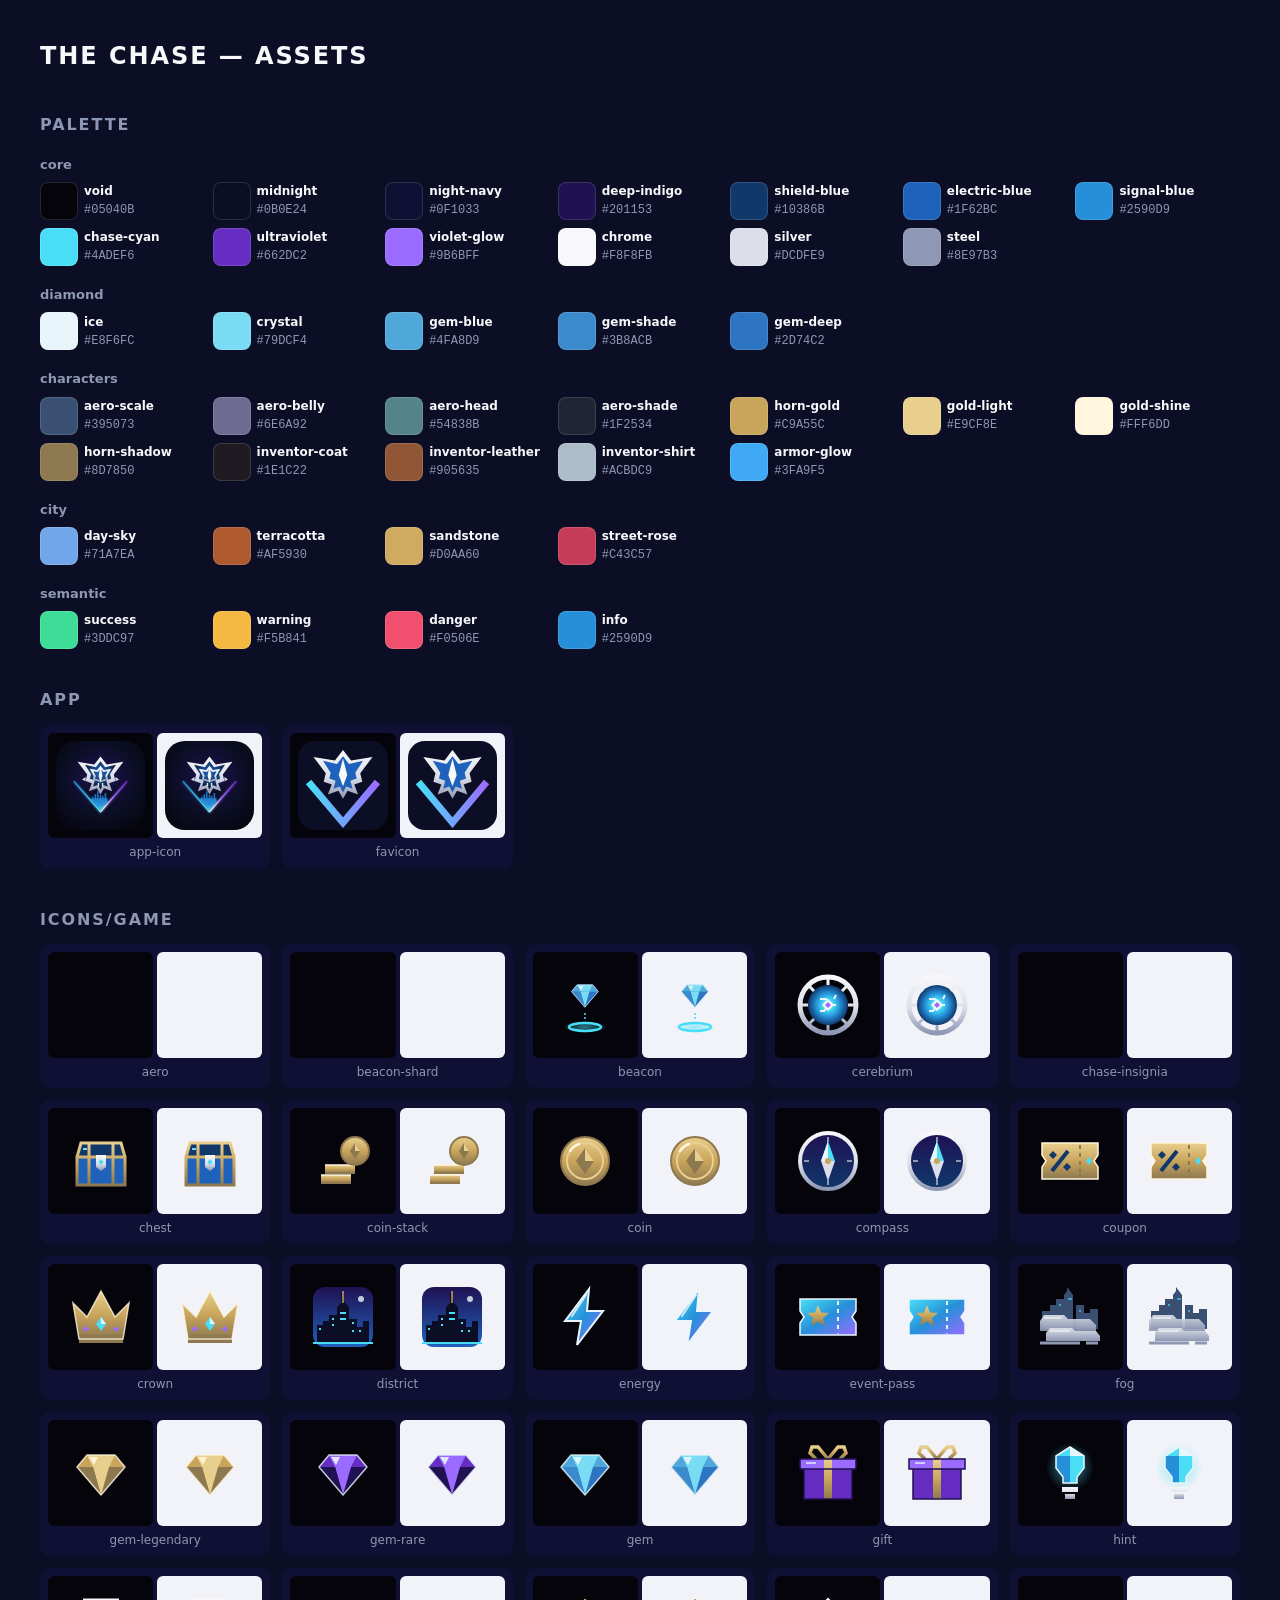
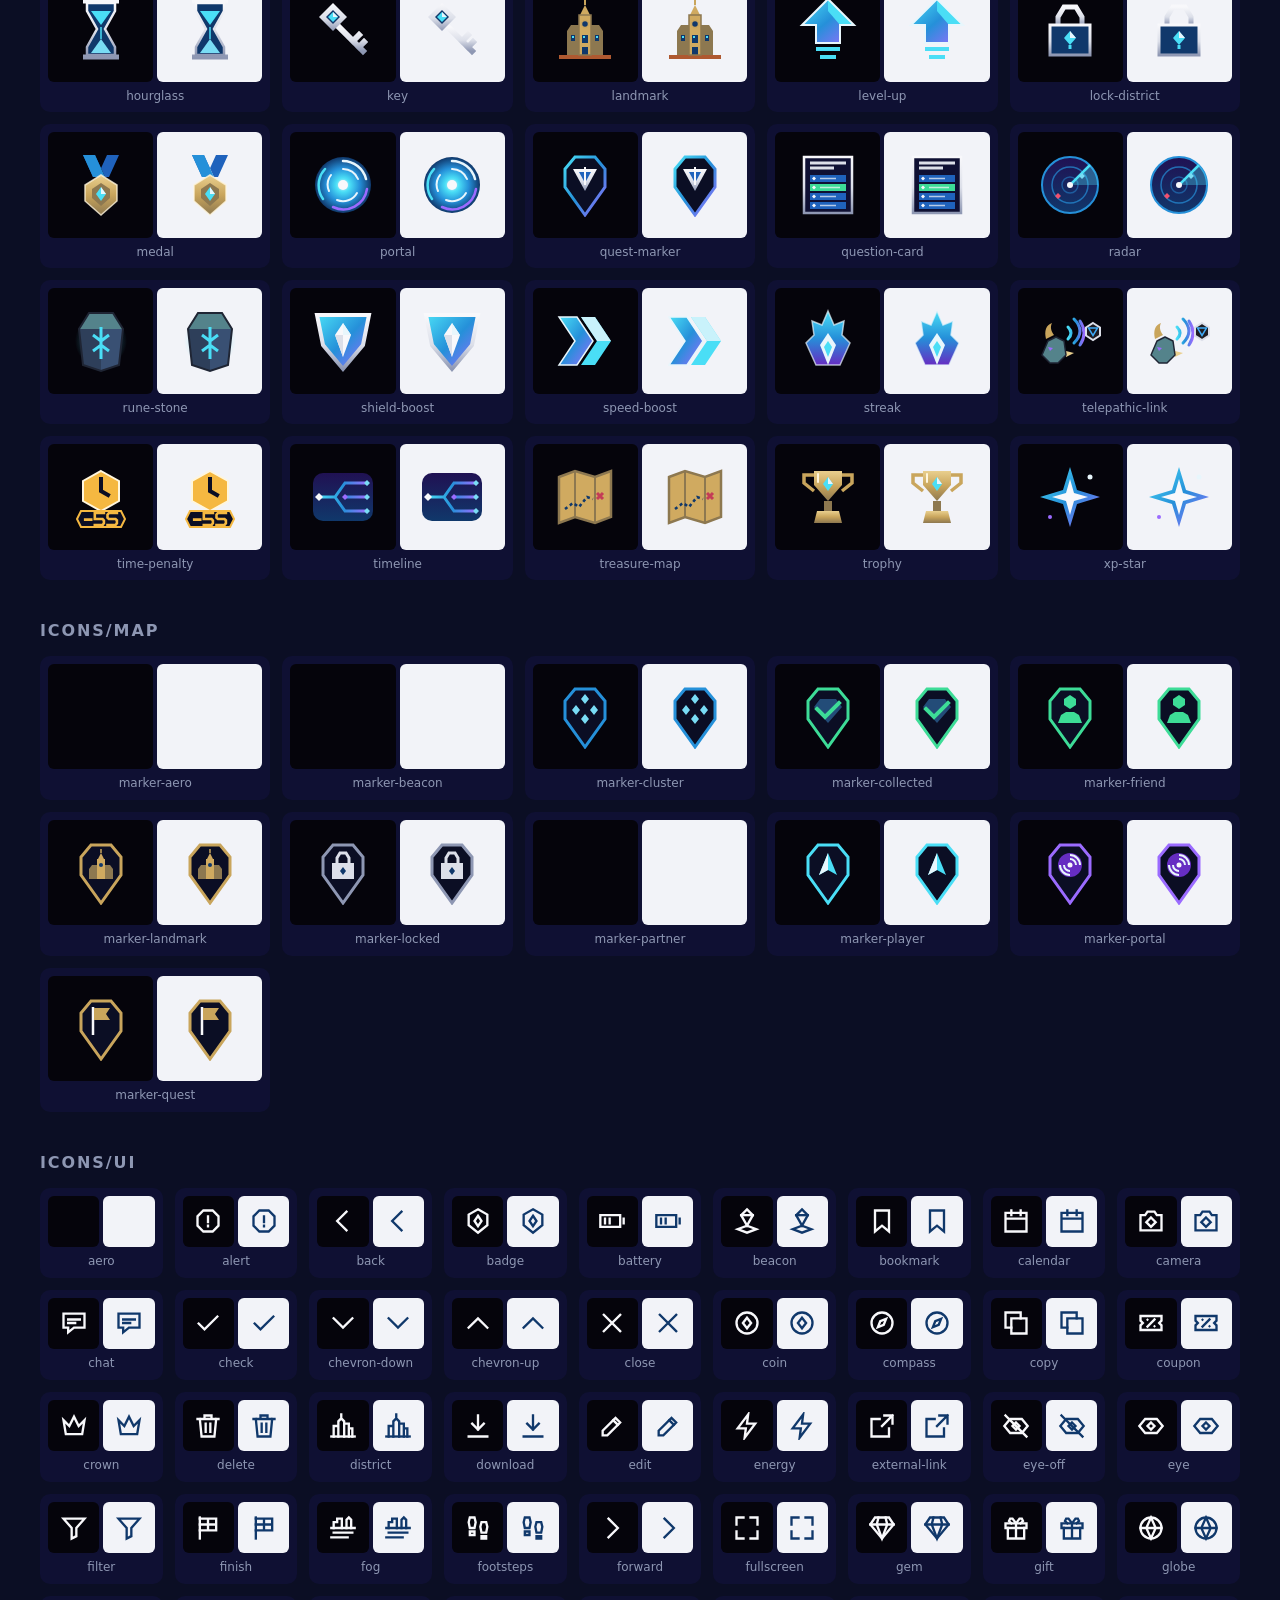
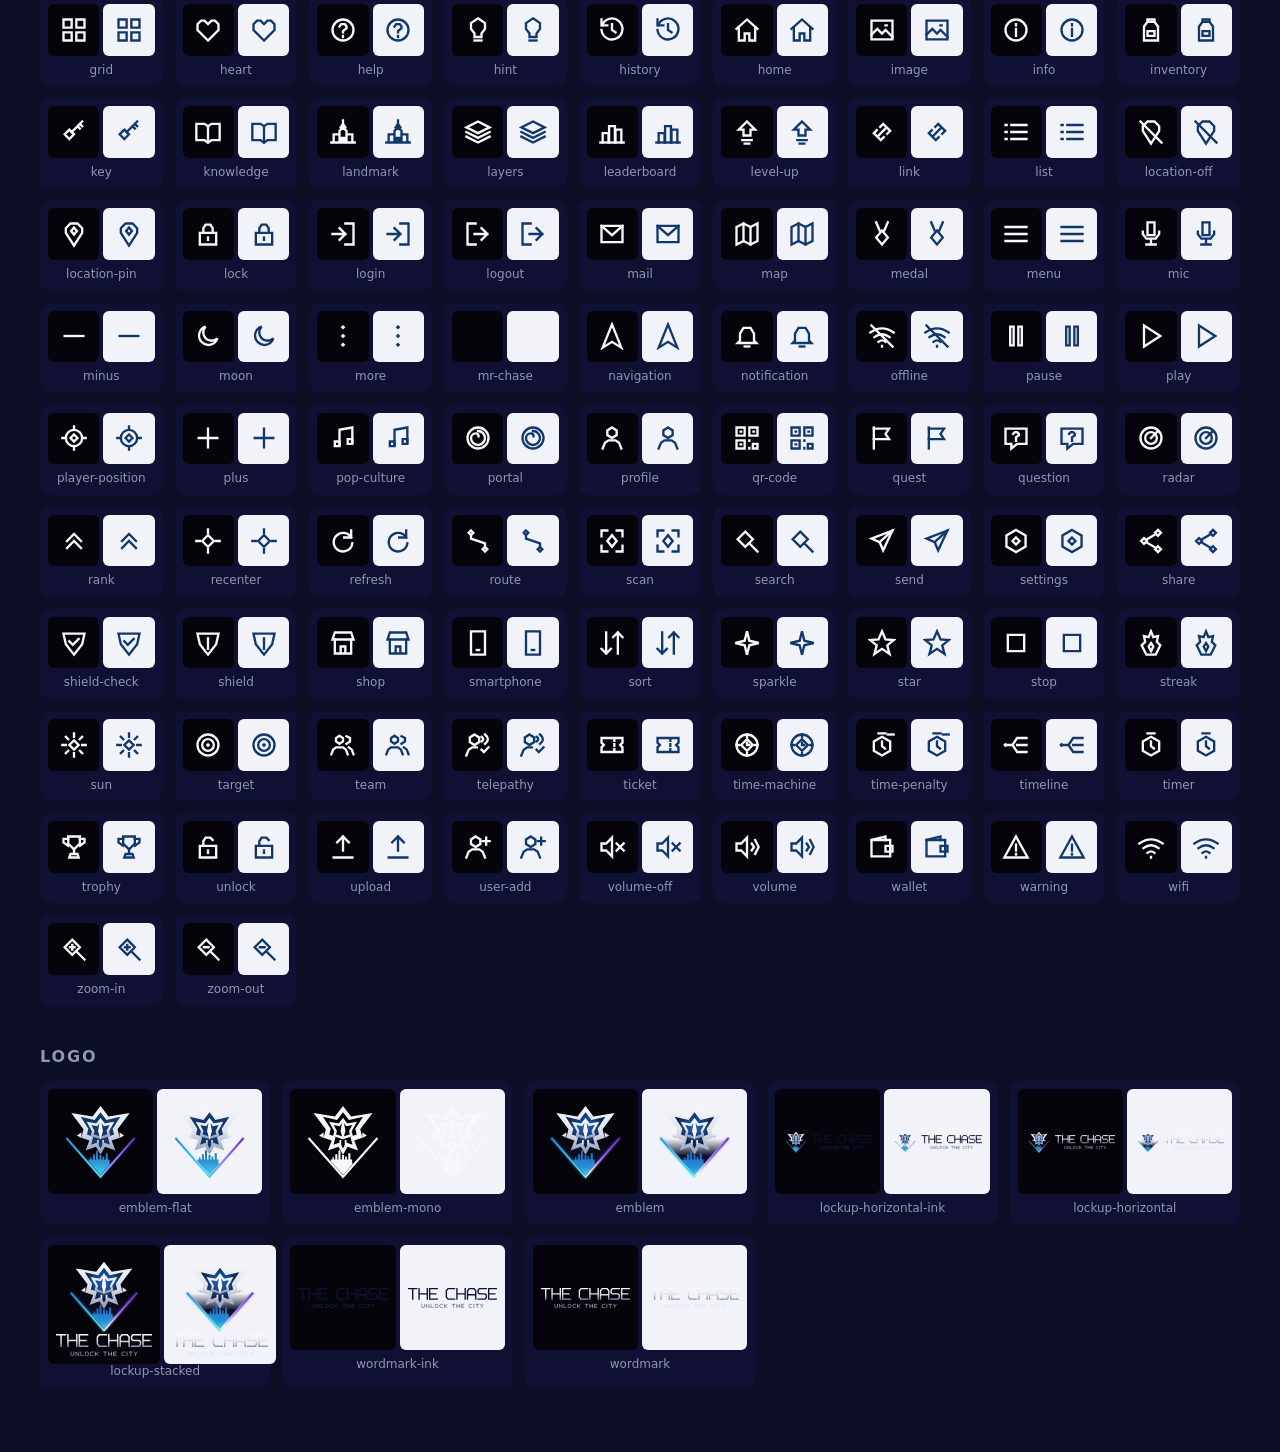
==== commit 1f285b43: "feat(icons): add icons for questions, time penalty, telepathy, coupons and the Cerebrium 9 UI icons," ====
--- a/assets/gallery.html
+++ b/assets/gallery.html
@@ -22,6 +22,6 @@
 .sw code{color:var(--muted)}
 </style></head><body>
 <h1>THE CHASE — ASSETS</h1>
-<h2>Palette</h2><h3>core</h3><div class=swatches><div class="sw"><span style="background:#05040B"></span><b>void</b><code>#05040B</code></div><div class="sw"><span style="background:#0B0E24"></span><b>midnight</b><code>#0B0E24</code></div><div class="sw"><span style="background:#0F1033"></span><b>night-navy</b><code>#0F1033</code></div><div class="sw"><span style="background:#201153"></span><b>deep-indigo</b><code>#201153</code></div><div class="sw"><span style="background:#10386B"></span><b>shield-blue</b><code>#10386B</code></div><div class="sw"><span style="background:#1F62BC"></span><b>electric-blue</b><code>#1F62BC</code></div><div class="sw"><span style="background:#2590D9"></span><b>signal-blue</b><code>#2590D9</code></div><div class="sw"><span style="background:#4ADEF6"></span><b>chase-cyan</b><code>#4ADEF6</code></div><div class="sw"><span style="background:#662DC2"></span><b>ultraviolet</b><code>#662DC2</code></div><div class="sw"><span style="background:#9B6BFF"></span><b>violet-glow</b><code>#9B6BFF</code></div><div class="sw"><span style="background:#F8F8FB"></span><b>chrome</b><code>#F8F8FB</code></div><div class="sw"><span style="background:#DCDFE9"></span><b>silver</b><code>#DCDFE9</code></div><div class="sw"><span style="background:#8E97B3"></span><b>steel</b><code>#8E97B3</code></div></div><h3>crystal</h3><div class=swatches><div class="sw"><span style="background:#E8F6FC"></span><b>ice</b><code>#E8F6FC</code></div><div class="sw"><span style="background:#79DCF4"></span><b>crystal</b><code>#79DCF4</code></div><div class="sw"><span style="background:#4FA8D9"></span><b>gem-blue</b><code>#4FA8D9</code></div><div class="sw"><span style="background:#3B8ACB"></span><b>gem-shade</b><code>#3B8ACB</code></div><div class="sw"><span style="background:#2D74C2"></span><b>gem-deep</b><code>#2D74C2</code></div></div><h3>characters</h3><div class=swatches><div class="sw"><span style="background:#395073"></span><b>serpent-scale</b><code>#395073</code></div><div class="sw"><span style="background:#6E6A92"></span><b>serpent-belly</b><code>#6E6A92</code></div><div class="sw"><span style="background:#54838B"></span><b>serpent-head</b><code>#54838B</code></div><div class="sw"><span style="background:#1F2534"></span><b>serpent-shade</b><code>#1F2534</code></div><div class="sw"><span style="background:#C9A55C"></span><b>horn-gold</b><code>#C9A55C</code></div><div class="sw"><span style="background:#E9CF8E"></span><b>gold-light</b><code>#E9CF8E</code></div><div class="sw"><span style="background:#FFF6DD"></span><b>gold-shine</b><code>#FFF6DD</code></div><div class="sw"><span style="background:#8D7850"></span><b>horn-shadow</b><code>#8D7850</code></div><div class="sw"><span style="background:#1E1C22"></span><b>agent-coat</b><code>#1E1C22</code></div><div class="sw"><span style="background:#905635"></span><b>agent-leather</b><code>#905635</code></div><div class="sw"><span style="background:#ACBDC9"></span><b>agent-shirt</b><code>#ACBDC9</code></div><div class="sw"><span style="background:#3FA9F5"></span><b>armor-glow</b><code>#3FA9F5</code></div></div><h3>city</h3><div class=swatches><div class="sw"><span style="background:#71A7EA"></span><b>day-sky</b><code>#71A7EA</code></div><div class="sw"><span style="background:#AF5930"></span><b>terracotta</b><code>#AF5930</code></div><div class="sw"><span style="background:#D0AA60"></span><b>sandstone</b><code>#D0AA60</code></div><div class="sw"><span style="background:#C43C57"></span><b>street-rose</b><code>#C43C57</code></div></div><h3>semantic</h3><div class=swatches><div class="sw"><span style="background:#3DDC97"></span><b>success</b><code>#3DDC97</code></div><div class="sw"><span style="background:#F5B841"></span><b>warning</b><code>#F5B841</code></div><div class="sw"><span style="background:#F0506E"></span><b>danger</b><code>#F0506E</code></div><div class="sw"><span style="background:#2590D9"></span><b>info</b><code>#2590D9</code></div></div>
-<h2>app</h2><div class="grid"><figure><div class="pair"><div class="dark"><img src="app/app-icon.svg" alt=""></div><div class="light"><img src="app/app-icon.svg" alt=""></div></div><figcaption>app-icon</figcaption></figure><figure><div class="pair"><div class="dark"><img src="app/favicon.svg" alt=""></div><div class="light"><img src="app/favicon.svg" alt=""></div></div><figcaption>favicon</figcaption></figure></div><h2>icons/game</h2><div class="grid"><figure><div class="pair"><div class="dark"><img src="icons/game/agent-badge.svg" alt=""></div><div class="light"><img src="icons/game/agent-badge.svg" alt=""></div></div><figcaption>agent-badge</figcaption></figure><figure><div class="pair"><div class="dark"><img src="icons/game/beacon.svg" alt=""></div><div class="light"><img src="icons/game/beacon.svg" alt=""></div></div><figcaption>beacon</figcaption></figure><figure><div class="pair"><div class="dark"><img src="icons/game/chest.svg" alt=""></div><div class="light"><img src="icons/game/chest.svg" alt=""></div></div><figcaption>chest</figcaption></figure><figure><div class="pair"><div class="dark"><img src="icons/game/coin-stack.svg" alt=""></div><div class="light"><img src="icons/game/coin-stack.svg" alt=""></div></div><figcaption>coin-stack</figcaption></figure><figure><div class="pair"><div class="dark"><img src="icons/game/coin.svg" alt=""></div><div class="light"><img src="icons/game/coin.svg" alt=""></div></div><figcaption>coin</figcaption></figure><figure><div class="pair"><div class="dark"><img src="icons/game/compass.svg" alt=""></div><div class="light"><img src="icons/game/compass.svg" alt=""></div></div><figcaption>compass</figcaption></figure><figure><div class="pair"><div class="dark"><img src="icons/game/crown.svg" alt=""></div><div class="light"><img src="icons/game/crown.svg" alt=""></div></div><figcaption>crown</figcaption></figure><figure><div class="pair"><div class="dark"><img src="icons/game/crystal-shard.svg" alt=""></div><div class="light"><img src="icons/game/crystal-shard.svg" alt=""></div></div><figcaption>crystal-shard</figcaption></figure><figure><div class="pair"><div class="dark"><img src="icons/game/district.svg" alt=""></div><div class="light"><img src="icons/game/district.svg" alt=""></div></div><figcaption>district</figcaption></figure><figure><div class="pair"><div class="dark"><img src="icons/game/energy.svg" alt=""></div><div class="light"><img src="icons/game/energy.svg" alt=""></div></div><figcaption>energy</figcaption></figure><figure><div class="pair"><div class="dark"><img src="icons/game/event-pass.svg" alt=""></div><div class="light"><img src="icons/game/event-pass.svg" alt=""></div></div><figcaption>event-pass</figcaption></figure><figure><div class="pair"><div class="dark"><img src="icons/game/fog.svg" alt=""></div><div class="light"><img src="icons/game/fog.svg" alt=""></div></div><figcaption>fog</figcaption></figure><figure><div class="pair"><div class="dark"><img src="icons/game/gem-legendary.svg" alt=""></div><div class="light"><img src="icons/game/gem-legendary.svg" alt=""></div></div><figcaption>gem-legendary</figcaption></figure><figure><div class="pair"><div class="dark"><img src="icons/game/gem-rare.svg" alt=""></div><div class="light"><img src="icons/game/gem-rare.svg" alt=""></div></div><figcaption>gem-rare</figcaption></figure><figure><div class="pair"><div class="dark"><img src="icons/game/gem.svg" alt=""></div><div class="light"><img src="icons/game/gem.svg" alt=""></div></div><figcaption>gem</figcaption></figure><figure><div class="pair"><div class="dark"><img src="icons/game/gift.svg" alt=""></div><div class="light"><img src="icons/game/gift.svg" alt=""></div></div><figcaption>gift</figcaption></figure><figure><div class="pair"><div class="dark"><img src="icons/game/hint.svg" alt=""></div><div class="light"><img src="icons/game/hint.svg" alt=""></div></div><figcaption>hint</figcaption></figure><figure><div class="pair"><div class="dark"><img src="icons/game/hourglass.svg" alt=""></div><div class="light"><img src="icons/game/hourglass.svg" alt=""></div></div><figcaption>hourglass</figcaption></figure><figure><div class="pair"><div class="dark"><img src="icons/game/key.svg" alt=""></div><div class="light"><img src="icons/game/key.svg" alt=""></div></div><figcaption>key</figcaption></figure><figure><div class="pair"><div class="dark"><img src="icons/game/landmark.svg" alt=""></div><div class="light"><img src="icons/game/landmark.svg" alt=""></div></div><figcaption>landmark</figcaption></figure><figure><div class="pair"><div class="dark"><img src="icons/game/level-up.svg" alt=""></div><div class="light"><img src="icons/game/level-up.svg" alt=""></div></div><figcaption>level-up</figcaption></figure><figure><div class="pair"><div class="dark"><img src="icons/game/lock-district.svg" alt=""></div><div class="light"><img src="icons/game/lock-district.svg" alt=""></div></div><figcaption>lock-district</figcaption></figure><figure><div class="pair"><div class="dark"><img src="icons/game/medal.svg" alt=""></div><div class="light"><img src="icons/game/medal.svg" alt=""></div></div><figcaption>medal</figcaption></figure><figure><div class="pair"><div class="dark"><img src="icons/game/portal.svg" alt=""></div><div class="light"><img src="icons/game/portal.svg" alt=""></div></div><figcaption>portal</figcaption></figure><figure><div class="pair"><div class="dark"><img src="icons/game/quest-marker.svg" alt=""></div><div class="light"><img src="icons/game/quest-marker.svg" alt=""></div></div><figcaption>quest-marker</figcaption></figure><figure><div class="pair"><div class="dark"><img src="icons/game/radar.svg" alt=""></div><div class="light"><img src="icons/game/radar.svg" alt=""></div></div><figcaption>radar</figcaption></figure><figure><div class="pair"><div class="dark"><img src="icons/game/rune-stone.svg" alt=""></div><div class="light"><img src="icons/game/rune-stone.svg" alt=""></div></div><figcaption>rune-stone</figcaption></figure><figure><div class="pair"><div class="dark"><img src="icons/game/serpent.svg" alt=""></div><div class="light"><img src="icons/game/serpent.svg" alt=""></div></div><figcaption>serpent</figcaption></figure><figure><div class="pair"><div class="dark"><img src="icons/game/shield-boost.svg" alt=""></div><div class="light"><img src="icons/game/shield-boost.svg" alt=""></div></div><figcaption>shield-boost</figcaption></figure><figure><div class="pair"><div class="dark"><img src="icons/game/speed-boost.svg" alt=""></div><div class="light"><img src="icons/game/speed-boost.svg" alt=""></div></div><figcaption>speed-boost</figcaption></figure><figure><div class="pair"><div class="dark"><img src="icons/game/streak.svg" alt=""></div><div class="light"><img src="icons/game/streak.svg" alt=""></div></div><figcaption>streak</figcaption></figure><figure><div class="pair"><div class="dark"><img src="icons/game/treasure-map.svg" alt=""></div><div class="light"><img src="icons/game/treasure-map.svg" alt=""></div></div><figcaption>treasure-map</figcaption></figure><figure><div class="pair"><div class="dark"><img src="icons/game/trophy.svg" alt=""></div><div class="light"><img src="icons/game/trophy.svg" alt=""></div></div><figcaption>trophy</figcaption></figure><figure><div class="pair"><div class="dark"><img src="icons/game/xp-star.svg" alt=""></div><div class="light"><img src="icons/game/xp-star.svg" alt=""></div></div><figcaption>xp-star</figcaption></figure></div><h2>icons/map</h2><div class="grid"><figure><div class="pair"><div class="dark"><img src="icons/map/marker-agent.svg" alt=""></div><div class="light"><img src="icons/map/marker-agent.svg" alt=""></div></div><figcaption>marker-agent</figcaption></figure><figure><div class="pair"><div class="dark"><img src="icons/map/marker-cluster.svg" alt=""></div><div class="light"><img src="icons/map/marker-cluster.svg" alt=""></div></div><figcaption>marker-cluster</figcaption></figure><figure><div class="pair"><div class="dark"><img src="icons/map/marker-friend.svg" alt=""></div><div class="light"><img src="icons/map/marker-friend.svg" alt=""></div></div><figcaption>marker-friend</figcaption></figure><figure><div class="pair"><div class="dark"><img src="icons/map/marker-gem.svg" alt=""></div><div class="light"><img src="icons/map/marker-gem.svg" alt=""></div></div><figcaption>marker-gem</figcaption></figure><figure><div class="pair"><div class="dark"><img src="icons/map/marker-landmark.svg" alt=""></div><div class="light"><img src="icons/map/marker-landmark.svg" alt=""></div></div><figcaption>marker-landmark</figcaption></figure><figure><div class="pair"><div class="dark"><img src="icons/map/marker-locked.svg" alt=""></div><div class="light"><img src="icons/map/marker-locked.svg" alt=""></div></div><figcaption>marker-locked</figcaption></figure><figure><div class="pair"><div class="dark"><img src="icons/map/marker-player.svg" alt=""></div><div class="light"><img src="icons/map/marker-player.svg" alt=""></div></div><figcaption>marker-player</figcaption></figure><figure><div class="pair"><div class="dark"><img src="icons/map/marker-portal.svg" alt=""></div><div class="light"><img src="icons/map/marker-portal.svg" alt=""></div></div><figcaption>marker-portal</figcaption></figure><figure><div class="pair"><div class="dark"><img src="icons/map/marker-quest.svg" alt=""></div><div class="light"><img src="icons/map/marker-quest.svg" alt=""></div></div><figcaption>marker-quest</figcaption></figure><figure><div class="pair"><div class="dark"><img src="icons/map/marker-serpent.svg" alt=""></div><div class="light"><img src="icons/map/marker-serpent.svg" alt=""></div></div><figcaption>marker-serpent</figcaption></figure><figure><div class="pair"><div class="dark"><img src="icons/map/marker-shop.svg" alt=""></div><div class="light"><img src="icons/map/marker-shop.svg" alt=""></div></div><figcaption>marker-shop</figcaption></figure></div><h2>icons/ui</h2><div class="grid small"><figure><div class="pair"><div class="dark"><span class="mask" style="-webkit-mask-image:url(icons/ui/agent.svg);mask-image:url(icons/ui/agent.svg)"></span></div><div class="light"><span class="mask" style="-webkit-mask-image:url(icons/ui/agent.svg);mask-image:url(icons/ui/agent.svg)"></span></div></div><figcaption>agent</figcaption></figure><figure><div class="pair"><div class="dark"><span class="mask" style="-webkit-mask-image:url(icons/ui/alert.svg);mask-image:url(icons/ui/alert.svg)"></span></div><div class="light"><span class="mask" style="-webkit-mask-image:url(icons/ui/alert.svg);mask-image:url(icons/ui/alert.svg)"></span></div></div><figcaption>alert</figcaption></figure><figure><div class="pair"><div class="dark"><span class="mask" style="-webkit-mask-image:url(icons/ui/back.svg);mask-image:url(icons/ui/back.svg)"></span></div><div class="light"><span class="mask" style="-webkit-mask-image:url(icons/ui/back.svg);mask-image:url(icons/ui/back.svg)"></span></div></div><figcaption>back</figcaption></figure><figure><div class="pair"><div class="dark"><span class="mask" style="-webkit-mask-image:url(icons/ui/badge.svg);mask-image:url(icons/ui/badge.svg)"></span></div><div class="light"><span class="mask" style="-webkit-mask-image:url(icons/ui/badge.svg);mask-image:url(icons/ui/badge.svg)"></span></div></div><figcaption>badge</figcaption></figure><figure><div class="pair"><div class="dark"><span class="mask" style="-webkit-mask-image:url(icons/ui/battery.svg);mask-image:url(icons/ui/battery.svg)"></span></div><div class="light"><span class="mask" style="-webkit-mask-image:url(icons/ui/battery.svg);mask-image:url(icons/ui/battery.svg)"></span></div></div><figcaption>battery</figcaption></figure><figure><div class="pair"><div class="dark"><span class="mask" style="-webkit-mask-image:url(icons/ui/bookmark.svg);mask-image:url(icons/ui/bookmark.svg)"></span></div><div class="light"><span class="mask" style="-webkit-mask-image:url(icons/ui/bookmark.svg);mask-image:url(icons/ui/bookmark.svg)"></span></div></div><figcaption>bookmark</figcaption></figure><figure><div class="pair"><div class="dark"><span class="mask" style="-webkit-mask-image:url(icons/ui/calendar.svg);mask-image:url(icons/ui/calendar.svg)"></span></div><div class="light"><span class="mask" style="-webkit-mask-image:url(icons/ui/calendar.svg);mask-image:url(icons/ui/calendar.svg)"></span></div></div><figcaption>calendar</figcaption></figure><figure><div class="pair"><div class="dark"><span class="mask" style="-webkit-mask-image:url(icons/ui/camera.svg);mask-image:url(icons/ui/camera.svg)"></span></div><div class="light"><span class="mask" style="-webkit-mask-image:url(icons/ui/camera.svg);mask-image:url(icons/ui/camera.svg)"></span></div></div><figcaption>camera</figcaption></figure><figure><div class="pair"><div class="dark"><span class="mask" style="-webkit-mask-image:url(icons/ui/chat.svg);mask-image:url(icons/ui/chat.svg)"></span></div><div class="light"><span class="mask" style="-webkit-mask-image:url(icons/ui/chat.svg);mask-image:url(icons/ui/chat.svg)"></span></div></div><figcaption>chat</figcaption></figure><figure><div class="pair"><div class="dark"><span class="mask" style="-webkit-mask-image:url(icons/ui/check.svg);mask-image:url(icons/ui/check.svg)"></span></div><div class="light"><span class="mask" style="-webkit-mask-image:url(icons/ui/check.svg);mask-image:url(icons/ui/check.svg)"></span></div></div><figcaption>check</figcaption></figure><figure><div class="pair"><div class="dark"><span class="mask" style="-webkit-mask-image:url(icons/ui/chevron-down.svg);mask-image:url(icons/ui/chevron-down.svg)"></span></div><div class="light"><span class="mask" style="-webkit-mask-image:url(icons/ui/chevron-down.svg);mask-image:url(icons/ui/chevron-down.svg)"></span></div></div><figcaption>chevron-down</figcaption></figure><figure><div class="pair"><div class="dark"><span class="mask" style="-webkit-mask-image:url(icons/ui/chevron-up.svg);mask-image:url(icons/ui/chevron-up.svg)"></span></div><div class="light"><span class="mask" style="-webkit-mask-image:url(icons/ui/chevron-up.svg);mask-image:url(icons/ui/chevron-up.svg)"></span></div></div><figcaption>chevron-up</figcaption></figure><figure><div class="pair"><div class="dark"><span class="mask" style="-webkit-mask-image:url(icons/ui/close.svg);mask-image:url(icons/ui/close.svg)"></span></div><div class="light"><span class="mask" style="-webkit-mask-image:url(icons/ui/close.svg);mask-image:url(icons/ui/close.svg)"></span></div></div><figcaption>close</figcaption></figure><figure><div class="pair"><div class="dark"><span class="mask" style="-webkit-mask-image:url(icons/ui/coin.svg);mask-image:url(icons/ui/coin.svg)"></span></div><div class="light"><span class="mask" style="-webkit-mask-image:url(icons/ui/coin.svg);mask-image:url(icons/ui/coin.svg)"></span></div></div><figcaption>coin</figcaption></figure><figure><div class="pair"><div class="dark"><span class="mask" style="-webkit-mask-image:url(icons/ui/compass.svg);mask-image:url(icons/ui/compass.svg)"></span></div><div class="light"><span class="mask" style="-webkit-mask-image:url(icons/ui/compass.svg);mask-image:url(icons/ui/compass.svg)"></span></div></div><figcaption>compass</figcaption></figure><figure><div class="pair"><div class="dark"><span class="mask" style="-webkit-mask-image:url(icons/ui/copy.svg);mask-image:url(icons/ui/copy.svg)"></span></div><div class="light"><span class="mask" style="-webkit-mask-image:url(icons/ui/copy.svg);mask-image:url(icons/ui/copy.svg)"></span></div></div><figcaption>copy</figcaption></figure><figure><div class="pair"><div class="dark"><span class="mask" style="-webkit-mask-image:url(icons/ui/crown.svg);mask-image:url(icons/ui/crown.svg)"></span></div><div class="light"><span class="mask" style="-webkit-mask-image:url(icons/ui/crown.svg);mask-image:url(icons/ui/crown.svg)"></span></div></div><figcaption>crown</figcaption></figure><figure><div class="pair"><div class="dark"><span class="mask" style="-webkit-mask-image:url(icons/ui/delete.svg);mask-image:url(icons/ui/delete.svg)"></span></div><div class="light"><span class="mask" style="-webkit-mask-image:url(icons/ui/delete.svg);mask-image:url(icons/ui/delete.svg)"></span></div></div><figcaption>delete</figcaption></figure><figure><div class="pair"><div class="dark"><span class="mask" style="-webkit-mask-image:url(icons/ui/district.svg);mask-image:url(icons/ui/district.svg)"></span></div><div class="light"><span class="mask" style="-webkit-mask-image:url(icons/ui/district.svg);mask-image:url(icons/ui/district.svg)"></span></div></div><figcaption>district</figcaption></figure><figure><div class="pair"><div class="dark"><span class="mask" style="-webkit-mask-image:url(icons/ui/download.svg);mask-image:url(icons/ui/download.svg)"></span></div><div class="light"><span class="mask" style="-webkit-mask-image:url(icons/ui/download.svg);mask-image:url(icons/ui/download.svg)"></span></div></div><figcaption>download</figcaption></figure><figure><div class="pair"><div class="dark"><span class="mask" style="-webkit-mask-image:url(icons/ui/duel.svg);mask-image:url(icons/ui/duel.svg)"></span></div><div class="light"><span class="mask" style="-webkit-mask-image:url(icons/ui/duel.svg);mask-image:url(icons/ui/duel.svg)"></span></div></div><figcaption>duel</figcaption></figure><figure><div class="pair"><div class="dark"><span class="mask" style="-webkit-mask-image:url(icons/ui/edit.svg);mask-image:url(icons/ui/edit.svg)"></span></div><div class="light"><span class="mask" style="-webkit-mask-image:url(icons/ui/edit.svg);mask-image:url(icons/ui/edit.svg)"></span></div></div><figcaption>edit</figcaption></figure><figure><div class="pair"><div class="dark"><span class="mask" style="-webkit-mask-image:url(icons/ui/energy.svg);mask-image:url(icons/ui/energy.svg)"></span></div><div class="light"><span class="mask" style="-webkit-mask-image:url(icons/ui/energy.svg);mask-image:url(icons/ui/energy.svg)"></span></div></div><figcaption>energy</figcaption></figure><figure><div class="pair"><div class="dark"><span class="mask" style="-webkit-mask-image:url(icons/ui/external-link.svg);mask-image:url(icons/ui/external-link.svg)"></span></div><div class="light"><span class="mask" style="-webkit-mask-image:url(icons/ui/external-link.svg);mask-image:url(icons/ui/external-link.svg)"></span></div></div><figcaption>external-link</figcaption></figure><figure><div class="pair"><div class="dark"><span class="mask" style="-webkit-mask-image:url(icons/ui/eye-off.svg);mask-image:url(icons/ui/eye-off.svg)"></span></div><div class="light"><span class="mask" style="-webkit-mask-image:url(icons/ui/eye-off.svg);mask-image:url(icons/ui/eye-off.svg)"></span></div></div><figcaption>eye-off</figcaption></figure><figure><div class="pair"><div class="dark"><span class="mask" style="-webkit-mask-image:url(icons/ui/eye.svg);mask-image:url(icons/ui/eye.svg)"></span></div><div class="light"><span class="mask" style="-webkit-mask-image:url(icons/ui/eye.svg);mask-image:url(icons/ui/eye.svg)"></span></div></div><figcaption>eye</figcaption></figure><figure><div class="pair"><div class="dark"><span class="mask" style="-webkit-mask-image:url(icons/ui/filter.svg);mask-image:url(icons/ui/filter.svg)"></span></div><div class="light"><span class="mask" style="-webkit-mask-image:url(icons/ui/filter.svg);mask-image:url(icons/ui/filter.svg)"></span></div></div><figcaption>filter</figcaption></figure><figure><div class="pair"><div class="dark"><span class="mask" style="-webkit-mask-image:url(icons/ui/finish.svg);mask-image:url(icons/ui/finish.svg)"></span></div><div class="light"><span class="mask" style="-webkit-mask-image:url(icons/ui/finish.svg);mask-image:url(icons/ui/finish.svg)"></span></div></div><figcaption>finish</figcaption></figure><figure><div class="pair"><div class="dark"><span class="mask" style="-webkit-mask-image:url(icons/ui/fog.svg);mask-image:url(icons/ui/fog.svg)"></span></div><div class="light"><span class="mask" style="-webkit-mask-image:url(icons/ui/fog.svg);mask-image:url(icons/ui/fog.svg)"></span></div></div><figcaption>fog</figcaption></figure><figure><div class="pair"><div class="dark"><span class="mask" style="-webkit-mask-image:url(icons/ui/footsteps.svg);mask-image:url(icons/ui/footsteps.svg)"></span></div><div class="light"><span class="mask" style="-webkit-mask-image:url(icons/ui/footsteps.svg);mask-image:url(icons/ui/footsteps.svg)"></span></div></div><figcaption>footsteps</figcaption></figure><figure><div class="pair"><div class="dark"><span class="mask" style="-webkit-mask-image:url(icons/ui/forward.svg);mask-image:url(icons/ui/forward.svg)"></span></div><div class="light"><span class="mask" style="-webkit-mask-image:url(icons/ui/forward.svg);mask-image:url(icons/ui/forward.svg)"></span></div></div><figcaption>forward</figcaption></figure><figure><div class="pair"><div class="dark"><span class="mask" style="-webkit-mask-image:url(icons/ui/fullscreen.svg);mask-image:url(icons/ui/fullscreen.svg)"></span></div><div class="light"><span class="mask" style="-webkit-mask-image:url(icons/ui/fullscreen.svg);mask-image:url(icons/ui/fullscreen.svg)"></span></div></div><figcaption>fullscreen</figcaption></figure><figure><div class="pair"><div class="dark"><span class="mask" style="-webkit-mask-image:url(icons/ui/gem.svg);mask-image:url(icons/ui/gem.svg)"></span></div><div class="light"><span class="mask" style="-webkit-mask-image:url(icons/ui/gem.svg);mask-image:url(icons/ui/gem.svg)"></span></div></div><figcaption>gem</figcaption></figure><figure><div class="pair"><div class="dark"><span class="mask" style="-webkit-mask-image:url(icons/ui/gift.svg);mask-image:url(icons/ui/gift.svg)"></span></div><div class="light"><span class="mask" style="-webkit-mask-image:url(icons/ui/gift.svg);mask-image:url(icons/ui/gift.svg)"></span></div></div><figcaption>gift</figcaption></figure><figure><div class="pair"><div class="dark"><span class="mask" style="-webkit-mask-image:url(icons/ui/globe.svg);mask-image:url(icons/ui/globe.svg)"></span></div><div class="light"><span class="mask" style="-webkit-mask-image:url(icons/ui/globe.svg);mask-image:url(icons/ui/globe.svg)"></span></div></div><figcaption>globe</figcaption></figure><figure><div class="pair"><div class="dark"><span class="mask" style="-webkit-mask-image:url(icons/ui/grid.svg);mask-image:url(icons/ui/grid.svg)"></span></div><div class="light"><span class="mask" style="-webkit-mask-image:url(icons/ui/grid.svg);mask-image:url(icons/ui/grid.svg)"></span></div></div><figcaption>grid</figcaption></figure><figure><div class="pair"><div class="dark"><span class="mask" style="-webkit-mask-image:url(icons/ui/heart.svg);mask-image:url(icons/ui/heart.svg)"></span></div><div class="light"><span class="mask" style="-webkit-mask-image:url(icons/ui/heart.svg);mask-image:url(icons/ui/heart.svg)"></span></div></div><figcaption>heart</figcaption></figure><figure><div class="pair"><div class="dark"><span class="mask" style="-webkit-mask-image:url(icons/ui/help.svg);mask-image:url(icons/ui/help.svg)"></span></div><div class="light"><span class="mask" style="-webkit-mask-image:url(icons/ui/help.svg);mask-image:url(icons/ui/help.svg)"></span></div></div><figcaption>help</figcaption></figure><figure><div class="pair"><div class="dark"><span class="mask" style="-webkit-mask-image:url(icons/ui/hint.svg);mask-image:url(icons/ui/hint.svg)"></span></div><div class="light"><span class="mask" style="-webkit-mask-image:url(icons/ui/hint.svg);mask-image:url(icons/ui/hint.svg)"></span></div></div><figcaption>hint</figcaption></figure><figure><div class="pair"><div class="dark"><span class="mask" style="-webkit-mask-image:url(icons/ui/history.svg);mask-image:url(icons/ui/history.svg)"></span></div><div class="light"><span class="mask" style="-webkit-mask-image:url(icons/ui/history.svg);mask-image:url(icons/ui/history.svg)"></span></div></div><figcaption>history</figcaption></figure><figure><div class="pair"><div class="dark"><span class="mask" style="-webkit-mask-image:url(icons/ui/home.svg);mask-image:url(icons/ui/home.svg)"></span></div><div class="light"><span class="mask" style="-webkit-mask-image:url(icons/ui/home.svg);mask-image:url(icons/ui/home.svg)"></span></div></div><figcaption>home</figcaption></figure><figure><div class="pair"><div class="dark"><span class="mask" style="-webkit-mask-image:url(icons/ui/image.svg);mask-image:url(icons/ui/image.svg)"></span></div><div class="light"><span class="mask" style="-webkit-mask-image:url(icons/ui/image.svg);mask-image:url(icons/ui/image.svg)"></span></div></div><figcaption>image</figcaption></figure><figure><div class="pair"><div class="dark"><span class="mask" style="-webkit-mask-image:url(icons/ui/info.svg);mask-image:url(icons/ui/info.svg)"></span></div><div class="light"><span class="mask" style="-webkit-mask-image:url(icons/ui/info.svg);mask-image:url(icons/ui/info.svg)"></span></div></div><figcaption>info</figcaption></figure><figure><div class="pair"><div class="dark"><span class="mask" style="-webkit-mask-image:url(icons/ui/inventory.svg);mask-image:url(icons/ui/inventory.svg)"></span></div><div class="light"><span class="mask" style="-webkit-mask-image:url(icons/ui/inventory.svg);mask-image:url(icons/ui/inventory.svg)"></span></div></div><figcaption>inventory</figcaption></figure><figure><div class="pair"><div class="dark"><span class="mask" style="-webkit-mask-image:url(icons/ui/key.svg);mask-image:url(icons/ui/key.svg)"></span></div><div class="light"><span class="mask" style="-webkit-mask-image:url(icons/ui/key.svg);mask-image:url(icons/ui/key.svg)"></span></div></div><figcaption>key</figcaption></figure><figure><div class="pair"><div class="dark"><span class="mask" style="-webkit-mask-image:url(icons/ui/landmark.svg);mask-image:url(icons/ui/landmark.svg)"></span></div><div class="light"><span class="mask" style="-webkit-mask-image:url(icons/ui/landmark.svg);mask-image:url(icons/ui/landmark.svg)"></span></div></div><figcaption>landmark</figcaption></figure><figure><div class="pair"><div class="dark"><span class="mask" style="-webkit-mask-image:url(icons/ui/layers.svg);mask-image:url(icons/ui/layers.svg)"></span></div><div class="light"><span class="mask" style="-webkit-mask-image:url(icons/ui/layers.svg);mask-image:url(icons/ui/layers.svg)"></span></div></div><figcaption>layers</figcaption></figure><figure><div class="pair"><div class="dark"><span class="mask" style="-webkit-mask-image:url(icons/ui/leaderboard.svg);mask-image:url(icons/ui/leaderboard.svg)"></span></div><div class="light"><span class="mask" style="-webkit-mask-image:url(icons/ui/leaderboard.svg);mask-image:url(icons/ui/leaderboard.svg)"></span></div></div><figcaption>leaderboard</figcaption></figure><figure><div class="pair"><div class="dark"><span class="mask" style="-webkit-mask-image:url(icons/ui/level-up.svg);mask-image:url(icons/ui/level-up.svg)"></span></div><div class="light"><span class="mask" style="-webkit-mask-image:url(icons/ui/level-up.svg);mask-image:url(icons/ui/level-up.svg)"></span></div></div><figcaption>level-up</figcaption></figure><figure><div class="pair"><div class="dark"><span class="mask" style="-webkit-mask-image:url(icons/ui/link.svg);mask-image:url(icons/ui/link.svg)"></span></div><div class="light"><span class="mask" style="-webkit-mask-image:url(icons/ui/link.svg);mask-image:url(icons/ui/link.svg)"></span></div></div><figcaption>link</figcaption></figure><figure><div class="pair"><div class="dark"><span class="mask" style="-webkit-mask-image:url(icons/ui/list.svg);mask-image:url(icons/ui/list.svg)"></span></div><div class="light"><span class="mask" style="-webkit-mask-image:url(icons/ui/list.svg);mask-image:url(icons/ui/list.svg)"></span></div></div><figcaption>list</figcaption></figure><figure><div class="pair"><div class="dark"><span class="mask" style="-webkit-mask-image:url(icons/ui/location-off.svg);mask-image:url(icons/ui/location-off.svg)"></span></div><div class="light"><span class="mask" style="-webkit-mask-image:url(icons/ui/location-off.svg);mask-image:url(icons/ui/location-off.svg)"></span></div></div><figcaption>location-off</figcaption></figure><figure><div class="pair"><div class="dark"><span class="mask" style="-webkit-mask-image:url(icons/ui/location-pin.svg);mask-image:url(icons/ui/location-pin.svg)"></span></div><div class="light"><span class="mask" style="-webkit-mask-image:url(icons/ui/location-pin.svg);mask-image:url(icons/ui/location-pin.svg)"></span></div></div><figcaption>location-pin</figcaption></figure><figure><div class="pair"><div class="dark"><span class="mask" style="-webkit-mask-image:url(icons/ui/lock.svg);mask-image:url(icons/ui/lock.svg)"></span></div><div class="light"><span class="mask" style="-webkit-mask-image:url(icons/ui/lock.svg);mask-image:url(icons/ui/lock.svg)"></span></div></div><figcaption>lock</figcaption></figure><figure><div class="pair"><div class="dark"><span class="mask" style="-webkit-mask-image:url(icons/ui/login.svg);mask-image:url(icons/ui/login.svg)"></span></div><div class="light"><span class="mask" style="-webkit-mask-image:url(icons/ui/login.svg);mask-image:url(icons/ui/login.svg)"></span></div></div><figcaption>login</figcaption></figure><figure><div class="pair"><div class="dark"><span class="mask" style="-webkit-mask-image:url(icons/ui/logout.svg);mask-image:url(icons/ui/logout.svg)"></span></div><div class="light"><span class="mask" style="-webkit-mask-image:url(icons/ui/logout.svg);mask-image:url(icons/ui/logout.svg)"></span></div></div><figcaption>logout</figcaption></figure><figure><div class="pair"><div class="dark"><span class="mask" style="-webkit-mask-image:url(icons/ui/mail.svg);mask-image:url(icons/ui/mail.svg)"></span></div><div class="light"><span class="mask" style="-webkit-mask-image:url(icons/ui/mail.svg);mask-image:url(icons/ui/mail.svg)"></span></div></div><figcaption>mail</figcaption></figure><figure><div class="pair"><div class="dark"><span class="mask" style="-webkit-mask-image:url(icons/ui/map.svg);mask-image:url(icons/ui/map.svg)"></span></div><div class="light"><span class="mask" style="-webkit-mask-image:url(icons/ui/map.svg);mask-image:url(icons/ui/map.svg)"></span></div></div><figcaption>map</figcaption></figure><figure><div class="pair"><div class="dark"><span class="mask" style="-webkit-mask-image:url(icons/ui/medal.svg);mask-image:url(icons/ui/medal.svg)"></span></div><div class="light"><span class="mask" style="-webkit-mask-image:url(icons/ui/medal.svg);mask-image:url(icons/ui/medal.svg)"></span></div></div><figcaption>medal</figcaption></figure><figure><div class="pair"><div class="dark"><span class="mask" style="-webkit-mask-image:url(icons/ui/menu.svg);mask-image:url(icons/ui/menu.svg)"></span></div><div class="light"><span class="mask" style="-webkit-mask-image:url(icons/ui/menu.svg);mask-image:url(icons/ui/menu.svg)"></span></div></div><figcaption>menu</figcaption></figure><figure><div class="pair"><div class="dark"><span class="mask" style="-webkit-mask-image:url(icons/ui/mic.svg);mask-image:url(icons/ui/mic.svg)"></span></div><div class="light"><span class="mask" style="-webkit-mask-image:url(icons/ui/mic.svg);mask-image:url(icons/ui/mic.svg)"></span></div></div><figcaption>mic</figcaption></figure><figure><div class="pair"><div class="dark"><span class="mask" style="-webkit-mask-image:url(icons/ui/minus.svg);mask-image:url(icons/ui/minus.svg)"></span></div><div class="light"><span class="mask" style="-webkit-mask-image:url(icons/ui/minus.svg);mask-image:url(icons/ui/minus.svg)"></span></div></div><figcaption>minus</figcaption></figure><figure><div class="pair"><div class="dark"><span class="mask" style="-webkit-mask-image:url(icons/ui/moon.svg);mask-image:url(icons/ui/moon.svg)"></span></div><div class="light"><span class="mask" style="-webkit-mask-image:url(icons/ui/moon.svg);mask-image:url(icons/ui/moon.svg)"></span></div></div><figcaption>moon</figcaption></figure><figure><div class="pair"><div class="dark"><span class="mask" style="-webkit-mask-image:url(icons/ui/more.svg);mask-image:url(icons/ui/more.svg)"></span></div><div class="light"><span class="mask" style="-webkit-mask-image:url(icons/ui/more.svg);mask-image:url(icons/ui/more.svg)"></span></div></div><figcaption>more</figcaption></figure><figure><div class="pair"><div class="dark"><span class="mask" style="-webkit-mask-image:url(icons/ui/navigation.svg);mask-image:url(icons/ui/navigation.svg)"></span></div><div class="light"><span class="mask" style="-webkit-mask-image:url(icons/ui/navigation.svg);mask-image:url(icons/ui/navigation.svg)"></span></div></div><figcaption>navigation</figcaption></figure><figure><div class="pair"><div class="dark"><span class="mask" style="-webkit-mask-image:url(icons/ui/notification.svg);mask-image:url(icons/ui/notification.svg)"></span></div><div class="light"><span class="mask" style="-webkit-mask-image:url(icons/ui/notification.svg);mask-image:url(icons/ui/notification.svg)"></span></div></div><figcaption>notification</figcaption></figure><figure><div class="pair"><div class="dark"><span class="mask" style="-webkit-mask-image:url(icons/ui/offline.svg);mask-image:url(icons/ui/offline.svg)"></span></div><div class="light"><span class="mask" style="-webkit-mask-image:url(icons/ui/offline.svg);mask-image:url(icons/ui/offline.svg)"></span></div></div><figcaption>offline</figcaption></figure><figure><div class="pair"><div class="dark"><span class="mask" style="-webkit-mask-image:url(icons/ui/pause.svg);mask-image:url(icons/ui/pause.svg)"></span></div><div class="light"><span class="mask" style="-webkit-mask-image:url(icons/ui/pause.svg);mask-image:url(icons/ui/pause.svg)"></span></div></div><figcaption>pause</figcaption></figure><figure><div class="pair"><div class="dark"><span class="mask" style="-webkit-mask-image:url(icons/ui/play.svg);mask-image:url(icons/ui/play.svg)"></span></div><div class="light"><span class="mask" style="-webkit-mask-image:url(icons/ui/play.svg);mask-image:url(icons/ui/play.svg)"></span></div></div><figcaption>play</figcaption></figure><figure><div class="pair"><div class="dark"><span class="mask" style="-webkit-mask-image:url(icons/ui/player-position.svg);mask-image:url(icons/ui/player-position.svg)"></span></div><div class="light"><span class="mask" style="-webkit-mask-image:url(icons/ui/player-position.svg);mask-image:url(icons/ui/player-position.svg)"></span></div></div><figcaption>player-position</figcaption></figure><figure><div class="pair"><div class="dark"><span class="mask" style="-webkit-mask-image:url(icons/ui/plus.svg);mask-image:url(icons/ui/plus.svg)"></span></div><div class="light"><span class="mask" style="-webkit-mask-image:url(icons/ui/plus.svg);mask-image:url(icons/ui/plus.svg)"></span></div></div><figcaption>plus</figcaption></figure><figure><div class="pair"><div class="dark"><span class="mask" style="-webkit-mask-image:url(icons/ui/portal.svg);mask-image:url(icons/ui/portal.svg)"></span></div><div class="light"><span class="mask" style="-webkit-mask-image:url(icons/ui/portal.svg);mask-image:url(icons/ui/portal.svg)"></span></div></div><figcaption>portal</figcaption></figure><figure><div class="pair"><div class="dark"><span class="mask" style="-webkit-mask-image:url(icons/ui/profile.svg);mask-image:url(icons/ui/profile.svg)"></span></div><div class="light"><span class="mask" style="-webkit-mask-image:url(icons/ui/profile.svg);mask-image:url(icons/ui/profile.svg)"></span></div></div><figcaption>profile</figcaption></figure><figure><div class="pair"><div class="dark"><span class="mask" style="-webkit-mask-image:url(icons/ui/qr-code.svg);mask-image:url(icons/ui/qr-code.svg)"></span></div><div class="light"><span class="mask" style="-webkit-mask-image:url(icons/ui/qr-code.svg);mask-image:url(icons/ui/qr-code.svg)"></span></div></div><figcaption>qr-code</figcaption></figure><figure><div class="pair"><div class="dark"><span class="mask" style="-webkit-mask-image:url(icons/ui/quest.svg);mask-image:url(icons/ui/quest.svg)"></span></div><div class="light"><span class="mask" style="-webkit-mask-image:url(icons/ui/quest.svg);mask-image:url(icons/ui/quest.svg)"></span></div></div><figcaption>quest</figcaption></figure><figure><div class="pair"><div class="dark"><span class="mask" style="-webkit-mask-image:url(icons/ui/radar.svg);mask-image:url(icons/ui/radar.svg)"></span></div><div class="light"><span class="mask" style="-webkit-mask-image:url(icons/ui/radar.svg);mask-image:url(icons/ui/radar.svg)"></span></div></div><figcaption>radar</figcaption></figure><figure><div class="pair"><div class="dark"><span class="mask" style="-webkit-mask-image:url(icons/ui/rank.svg);mask-image:url(icons/ui/rank.svg)"></span></div><div class="light"><span class="mask" style="-webkit-mask-image:url(icons/ui/rank.svg);mask-image:url(icons/ui/rank.svg)"></span></div></div><figcaption>rank</figcaption></figure><figure><div class="pair"><div class="dark"><span class="mask" style="-webkit-mask-image:url(icons/ui/recenter.svg);mask-image:url(icons/ui/recenter.svg)"></span></div><div class="light"><span class="mask" style="-webkit-mask-image:url(icons/ui/recenter.svg);mask-image:url(icons/ui/recenter.svg)"></span></div></div><figcaption>recenter</figcaption></figure><figure><div class="pair"><div class="dark"><span class="mask" style="-webkit-mask-image:url(icons/ui/refresh.svg);mask-image:url(icons/ui/refresh.svg)"></span></div><div class="light"><span class="mask" style="-webkit-mask-image:url(icons/ui/refresh.svg);mask-image:url(icons/ui/refresh.svg)"></span></div></div><figcaption>refresh</figcaption></figure><figure><div class="pair"><div class="dark"><span class="mask" style="-webkit-mask-image:url(icons/ui/route.svg);mask-image:url(icons/ui/route.svg)"></span></div><div class="light"><span class="mask" style="-webkit-mask-image:url(icons/ui/route.svg);mask-image:url(icons/ui/route.svg)"></span></div></div><figcaption>route</figcaption></figure><figure><div class="pair"><div class="dark"><span class="mask" style="-webkit-mask-image:url(icons/ui/scan.svg);mask-image:url(icons/ui/scan.svg)"></span></div><div class="light"><span class="mask" style="-webkit-mask-image:url(icons/ui/scan.svg);mask-image:url(icons/ui/scan.svg)"></span></div></div><figcaption>scan</figcaption></figure><figure><div class="pair"><div class="dark"><span class="mask" style="-webkit-mask-image:url(icons/ui/search.svg);mask-image:url(icons/ui/search.svg)"></span></div><div class="light"><span class="mask" style="-webkit-mask-image:url(icons/ui/search.svg);mask-image:url(icons/ui/search.svg)"></span></div></div><figcaption>search</figcaption></figure><figure><div class="pair"><div class="dark"><span class="mask" style="-webkit-mask-image:url(icons/ui/send.svg);mask-image:url(icons/ui/send.svg)"></span></div><div class="light"><span class="mask" style="-webkit-mask-image:url(icons/ui/send.svg);mask-image:url(icons/ui/send.svg)"></span></div></div><figcaption>send</figcaption></figure><figure><div class="pair"><div class="dark"><span class="mask" style="-webkit-mask-image:url(icons/ui/serpent.svg);mask-image:url(icons/ui/serpent.svg)"></span></div><div class="light"><span class="mask" style="-webkit-mask-image:url(icons/ui/serpent.svg);mask-image:url(icons/ui/serpent.svg)"></span></div></div><figcaption>serpent</figcaption></figure><figure><div class="pair"><div class="dark"><span class="mask" style="-webkit-mask-image:url(icons/ui/settings.svg);mask-image:url(icons/ui/settings.svg)"></span></div><div class="light"><span class="mask" style="-webkit-mask-image:url(icons/ui/settings.svg);mask-image:url(icons/ui/settings.svg)"></span></div></div><figcaption>settings</figcaption></figure><figure><div class="pair"><div class="dark"><span class="mask" style="-webkit-mask-image:url(icons/ui/share.svg);mask-image:url(icons/ui/share.svg)"></span></div><div class="light"><span class="mask" style="-webkit-mask-image:url(icons/ui/share.svg);mask-image:url(icons/ui/share.svg)"></span></div></div><figcaption>share</figcaption></figure><figure><div class="pair"><div class="dark"><span class="mask" style="-webkit-mask-image:url(icons/ui/shield-check.svg);mask-image:url(icons/ui/shield-check.svg)"></span></div><div class="light"><span class="mask" style="-webkit-mask-image:url(icons/ui/shield-check.svg);mask-image:url(icons/ui/shield-check.svg)"></span></div></div><figcaption>shield-check</figcaption></figure><figure><div class="pair"><div class="dark"><span class="mask" style="-webkit-mask-image:url(icons/ui/shield.svg);mask-image:url(icons/ui/shield.svg)"></span></div><div class="light"><span class="mask" style="-webkit-mask-image:url(icons/ui/shield.svg);mask-image:url(icons/ui/shield.svg)"></span></div></div><figcaption>shield</figcaption></figure><figure><div class="pair"><div class="dark"><span class="mask" style="-webkit-mask-image:url(icons/ui/shop.svg);mask-image:url(icons/ui/shop.svg)"></span></div><div class="light"><span class="mask" style="-webkit-mask-image:url(icons/ui/shop.svg);mask-image:url(icons/ui/shop.svg)"></span></div></div><figcaption>shop</figcaption></figure><figure><div class="pair"><div class="dark"><span class="mask" style="-webkit-mask-image:url(icons/ui/smartphone.svg);mask-image:url(icons/ui/smartphone.svg)"></span></div><div class="light"><span class="mask" style="-webkit-mask-image:url(icons/ui/smartphone.svg);mask-image:url(icons/ui/smartphone.svg)"></span></div></div><figcaption>smartphone</figcaption></figure><figure><div class="pair"><div class="dark"><span class="mask" style="-webkit-mask-image:url(icons/ui/sort.svg);mask-image:url(icons/ui/sort.svg)"></span></div><div class="light"><span class="mask" style="-webkit-mask-image:url(icons/ui/sort.svg);mask-image:url(icons/ui/sort.svg)"></span></div></div><figcaption>sort</figcaption></figure><figure><div class="pair"><div class="dark"><span class="mask" style="-webkit-mask-image:url(icons/ui/sparkle.svg);mask-image:url(icons/ui/sparkle.svg)"></span></div><div class="light"><span class="mask" style="-webkit-mask-image:url(icons/ui/sparkle.svg);mask-image:url(icons/ui/sparkle.svg)"></span></div></div><figcaption>sparkle</figcaption></figure><figure><div class="pair"><div class="dark"><span class="mask" style="-webkit-mask-image:url(icons/ui/star.svg);mask-image:url(icons/ui/star.svg)"></span></div><div class="light"><span class="mask" style="-webkit-mask-image:url(icons/ui/star.svg);mask-image:url(icons/ui/star.svg)"></span></div></div><figcaption>star</figcaption></figure><figure><div class="pair"><div class="dark"><span class="mask" style="-webkit-mask-image:url(icons/ui/stop.svg);mask-image:url(icons/ui/stop.svg)"></span></div><div class="light"><span class="mask" style="-webkit-mask-image:url(icons/ui/stop.svg);mask-image:url(icons/ui/stop.svg)"></span></div></div><figcaption>stop</figcaption></figure><figure><div class="pair"><div class="dark"><span class="mask" style="-webkit-mask-image:url(icons/ui/streak.svg);mask-image:url(icons/ui/streak.svg)"></span></div><div class="light"><span class="mask" style="-webkit-mask-image:url(icons/ui/streak.svg);mask-image:url(icons/ui/streak.svg)"></span></div></div><figcaption>streak</figcaption></figure><figure><div class="pair"><div class="dark"><span class="mask" style="-webkit-mask-image:url(icons/ui/sun.svg);mask-image:url(icons/ui/sun.svg)"></span></div><div class="light"><span class="mask" style="-webkit-mask-image:url(icons/ui/sun.svg);mask-image:url(icons/ui/sun.svg)"></span></div></div><figcaption>sun</figcaption></figure><figure><div class="pair"><div class="dark"><span class="mask" style="-webkit-mask-image:url(icons/ui/target.svg);mask-image:url(icons/ui/target.svg)"></span></div><div class="light"><span class="mask" style="-webkit-mask-image:url(icons/ui/target.svg);mask-image:url(icons/ui/target.svg)"></span></div></div><figcaption>target</figcaption></figure><figure><div class="pair"><div class="dark"><span class="mask" style="-webkit-mask-image:url(icons/ui/team.svg);mask-image:url(icons/ui/team.svg)"></span></div><div class="light"><span class="mask" style="-webkit-mask-image:url(icons/ui/team.svg);mask-image:url(icons/ui/team.svg)"></span></div></div><figcaption>team</figcaption></figure><figure><div class="pair"><div class="dark"><span class="mask" style="-webkit-mask-image:url(icons/ui/ticket.svg);mask-image:url(icons/ui/ticket.svg)"></span></div><div class="light"><span class="mask" style="-webkit-mask-image:url(icons/ui/ticket.svg);mask-image:url(icons/ui/ticket.svg)"></span></div></div><figcaption>ticket</figcaption></figure><figure><div class="pair"><div class="dark"><span class="mask" style="-webkit-mask-image:url(icons/ui/timer.svg);mask-image:url(icons/ui/timer.svg)"></span></div><div class="light"><span class="mask" style="-webkit-mask-image:url(icons/ui/timer.svg);mask-image:url(icons/ui/timer.svg)"></span></div></div><figcaption>timer</figcaption></figure><figure><div class="pair"><div class="dark"><span class="mask" style="-webkit-mask-image:url(icons/ui/trophy.svg);mask-image:url(icons/ui/trophy.svg)"></span></div><div class="light"><span class="mask" style="-webkit-mask-image:url(icons/ui/trophy.svg);mask-image:url(icons/ui/trophy.svg)"></span></div></div><figcaption>trophy</figcaption></figure><figure><div class="pair"><div class="dark"><span class="mask" style="-webkit-mask-image:url(icons/ui/unlock.svg);mask-image:url(icons/ui/unlock.svg)"></span></div><div class="light"><span class="mask" style="-webkit-mask-image:url(icons/ui/unlock.svg);mask-image:url(icons/ui/unlock.svg)"></span></div></div><figcaption>unlock</figcaption></figure><figure><div class="pair"><div class="dark"><span class="mask" style="-webkit-mask-image:url(icons/ui/upload.svg);mask-image:url(icons/ui/upload.svg)"></span></div><div class="light"><span class="mask" style="-webkit-mask-image:url(icons/ui/upload.svg);mask-image:url(icons/ui/upload.svg)"></span></div></div><figcaption>upload</figcaption></figure><figure><div class="pair"><div class="dark"><span class="mask" style="-webkit-mask-image:url(icons/ui/user-add.svg);mask-image:url(icons/ui/user-add.svg)"></span></div><div class="light"><span class="mask" style="-webkit-mask-image:url(icons/ui/user-add.svg);mask-image:url(icons/ui/user-add.svg)"></span></div></div><figcaption>user-add</figcaption></figure><figure><div class="pair"><div class="dark"><span class="mask" style="-webkit-mask-image:url(icons/ui/volume-off.svg);mask-image:url(icons/ui/volume-off.svg)"></span></div><div class="light"><span class="mask" style="-webkit-mask-image:url(icons/ui/volume-off.svg);mask-image:url(icons/ui/volume-off.svg)"></span></div></div><figcaption>volume-off</figcaption></figure><figure><div class="pair"><div class="dark"><span class="mask" style="-webkit-mask-image:url(icons/ui/volume.svg);mask-image:url(icons/ui/volume.svg)"></span></div><div class="light"><span class="mask" style="-webkit-mask-image:url(icons/ui/volume.svg);mask-image:url(icons/ui/volume.svg)"></span></div></div><figcaption>volume</figcaption></figure><figure><div class="pair"><div class="dark"><span class="mask" style="-webkit-mask-image:url(icons/ui/wallet.svg);mask-image:url(icons/ui/wallet.svg)"></span></div><div class="light"><span class="mask" style="-webkit-mask-image:url(icons/ui/wallet.svg);mask-image:url(icons/ui/wallet.svg)"></span></div></div><figcaption>wallet</figcaption></figure><figure><div class="pair"><div class="dark"><span class="mask" style="-webkit-mask-image:url(icons/ui/warning.svg);mask-image:url(icons/ui/warning.svg)"></span></div><div class="light"><span class="mask" style="-webkit-mask-image:url(icons/ui/warning.svg);mask-image:url(icons/ui/warning.svg)"></span></div></div><figcaption>warning</figcaption></figure><figure><div class="pair"><div class="dark"><span class="mask" style="-webkit-mask-image:url(icons/ui/wifi.svg);mask-image:url(icons/ui/wifi.svg)"></span></div><div class="light"><span class="mask" style="-webkit-mask-image:url(icons/ui/wifi.svg);mask-image:url(icons/ui/wifi.svg)"></span></div></div><figcaption>wifi</figcaption></figure><figure><div class="pair"><div class="dark"><span class="mask" style="-webkit-mask-image:url(icons/ui/zoom-in.svg);mask-image:url(icons/ui/zoom-in.svg)"></span></div><div class="light"><span class="mask" style="-webkit-mask-image:url(icons/ui/zoom-in.svg);mask-image:url(icons/ui/zoom-in.svg)"></span></div></div><figcaption>zoom-in</figcaption></figure><figure><div class="pair"><div class="dark"><span class="mask" style="-webkit-mask-image:url(icons/ui/zoom-out.svg);mask-image:url(icons/ui/zoom-out.svg)"></span></div><div class="light"><span class="mask" style="-webkit-mask-image:url(icons/ui/zoom-out.svg);mask-image:url(icons/ui/zoom-out.svg)"></span></div></div><figcaption>zoom-out</figcaption></figure></div><h2>logo</h2><div class="grid"><figure><div class="pair"><div class="dark"><img src="logo/emblem-flat.svg" alt=""></div><div class="light"><img src="logo/emblem-flat.svg" alt=""></div></div><figcaption>emblem-flat</figcaption></figure><figure><div class="pair"><div class="dark"><img src="logo/emblem-mono.svg" alt=""></div><div class="light"><img src="logo/emblem-mono.svg" alt=""></div></div><figcaption>emblem-mono</figcaption></figure><figure><div class="pair"><div class="dark"><img src="logo/emblem.svg" alt=""></div><div class="light"><img src="logo/emblem.svg" alt=""></div></div><figcaption>emblem</figcaption></figure><figure><div class="pair"><div class="dark"><img src="logo/lockup-horizontal-ink.svg" alt=""></div><div class="light"><img src="logo/lockup-horizontal-ink.svg" alt=""></div></div><figcaption>lockup-horizontal-ink</figcaption></figure><figure><div class="pair"><div class="dark"><img src="logo/lockup-horizontal.svg" alt=""></div><div class="light"><img src="logo/lockup-horizontal.svg" alt=""></div></div><figcaption>lockup-horizontal</figcaption></figure><figure><div class="pair"><div class="dark"><img src="logo/lockup-stacked.svg" alt=""></div><div class="light"><img src="logo/lockup-stacked.svg" alt=""></div></div><figcaption>lockup-stacked</figcaption></figure><figure><div class="pair"><div class="dark"><img src="logo/wordmark-ink.svg" alt=""></div><div class="light"><img src="logo/wordmark-ink.svg" alt=""></div></div><figcaption>wordmark-ink</figcaption></figure><figure><div class="pair"><div class="dark"><img src="logo/wordmark.svg" alt=""></div><div class="light"><img src="logo/wordmark.svg" alt=""></div></div><figcaption>wordmark</figcaption></figure></div>
+<h2>Palette</h2><h3>core</h3><div class=swatches><div class="sw"><span style="background:#05040B"></span><b>void</b><code>#05040B</code></div><div class="sw"><span style="background:#0B0E24"></span><b>midnight</b><code>#0B0E24</code></div><div class="sw"><span style="background:#0F1033"></span><b>night-navy</b><code>#0F1033</code></div><div class="sw"><span style="background:#201153"></span><b>deep-indigo</b><code>#201153</code></div><div class="sw"><span style="background:#10386B"></span><b>shield-blue</b><code>#10386B</code></div><div class="sw"><span style="background:#1F62BC"></span><b>electric-blue</b><code>#1F62BC</code></div><div class="sw"><span style="background:#2590D9"></span><b>signal-blue</b><code>#2590D9</code></div><div class="sw"><span style="background:#4ADEF6"></span><b>chase-cyan</b><code>#4ADEF6</code></div><div class="sw"><span style="background:#662DC2"></span><b>ultraviolet</b><code>#662DC2</code></div><div class="sw"><span style="background:#9B6BFF"></span><b>violet-glow</b><code>#9B6BFF</code></div><div class="sw"><span style="background:#F8F8FB"></span><b>chrome</b><code>#F8F8FB</code></div><div class="sw"><span style="background:#DCDFE9"></span><b>silver</b><code>#DCDFE9</code></div><div class="sw"><span style="background:#8E97B3"></span><b>steel</b><code>#8E97B3</code></div></div><h3>diamond</h3><div class=swatches><div class="sw"><span style="background:#E8F6FC"></span><b>ice</b><code>#E8F6FC</code></div><div class="sw"><span style="background:#79DCF4"></span><b>crystal</b><code>#79DCF4</code></div><div class="sw"><span style="background:#4FA8D9"></span><b>gem-blue</b><code>#4FA8D9</code></div><div class="sw"><span style="background:#3B8ACB"></span><b>gem-shade</b><code>#3B8ACB</code></div><div class="sw"><span style="background:#2D74C2"></span><b>gem-deep</b><code>#2D74C2</code></div></div><h3>characters</h3><div class=swatches><div class="sw"><span style="background:#395073"></span><b>aero-scale</b><code>#395073</code></div><div class="sw"><span style="background:#6E6A92"></span><b>aero-belly</b><code>#6E6A92</code></div><div class="sw"><span style="background:#54838B"></span><b>aero-head</b><code>#54838B</code></div><div class="sw"><span style="background:#1F2534"></span><b>aero-shade</b><code>#1F2534</code></div><div class="sw"><span style="background:#C9A55C"></span><b>horn-gold</b><code>#C9A55C</code></div><div class="sw"><span style="background:#E9CF8E"></span><b>gold-light</b><code>#E9CF8E</code></div><div class="sw"><span style="background:#FFF6DD"></span><b>gold-shine</b><code>#FFF6DD</code></div><div class="sw"><span style="background:#8D7850"></span><b>horn-shadow</b><code>#8D7850</code></div><div class="sw"><span style="background:#1E1C22"></span><b>inventor-coat</b><code>#1E1C22</code></div><div class="sw"><span style="background:#905635"></span><b>inventor-leather</b><code>#905635</code></div><div class="sw"><span style="background:#ACBDC9"></span><b>inventor-shirt</b><code>#ACBDC9</code></div><div class="sw"><span style="background:#3FA9F5"></span><b>armor-glow</b><code>#3FA9F5</code></div></div><h3>city</h3><div class=swatches><div class="sw"><span style="background:#71A7EA"></span><b>day-sky</b><code>#71A7EA</code></div><div class="sw"><span style="background:#AF5930"></span><b>terracotta</b><code>#AF5930</code></div><div class="sw"><span style="background:#D0AA60"></span><b>sandstone</b><code>#D0AA60</code></div><div class="sw"><span style="background:#C43C57"></span><b>street-rose</b><code>#C43C57</code></div></div><h3>semantic</h3><div class=swatches><div class="sw"><span style="background:#3DDC97"></span><b>success</b><code>#3DDC97</code></div><div class="sw"><span style="background:#F5B841"></span><b>warning</b><code>#F5B841</code></div><div class="sw"><span style="background:#F0506E"></span><b>danger</b><code>#F0506E</code></div><div class="sw"><span style="background:#2590D9"></span><b>info</b><code>#2590D9</code></div></div>
+<h2>app</h2><div class="grid"><figure><div class="pair"><div class="dark"><img src="app/app-icon.svg" alt=""></div><div class="light"><img src="app/app-icon.svg" alt=""></div></div><figcaption>app-icon</figcaption></figure><figure><div class="pair"><div class="dark"><img src="app/favicon.svg" alt=""></div><div class="light"><img src="app/favicon.svg" alt=""></div></div><figcaption>favicon</figcaption></figure></div><h2>icons/game</h2><div class="grid"><figure><div class="pair"><div class="dark"><img src="icons/game/aero.svg" alt=""></div><div class="light"><img src="icons/game/aero.svg" alt=""></div></div><figcaption>aero</figcaption></figure><figure><div class="pair"><div class="dark"><img src="icons/game/beacon-shard.svg" alt=""></div><div class="light"><img src="icons/game/beacon-shard.svg" alt=""></div></div><figcaption>beacon-shard</figcaption></figure><figure><div class="pair"><div class="dark"><img src="icons/game/beacon.svg" alt=""></div><div class="light"><img src="icons/game/beacon.svg" alt=""></div></div><figcaption>beacon</figcaption></figure><figure><div class="pair"><div class="dark"><img src="icons/game/cerebrium.svg" alt=""></div><div class="light"><img src="icons/game/cerebrium.svg" alt=""></div></div><figcaption>cerebrium</figcaption></figure><figure><div class="pair"><div class="dark"><img src="icons/game/chase-insignia.svg" alt=""></div><div class="light"><img src="icons/game/chase-insignia.svg" alt=""></div></div><figcaption>chase-insignia</figcaption></figure><figure><div class="pair"><div class="dark"><img src="icons/game/chest.svg" alt=""></div><div class="light"><img src="icons/game/chest.svg" alt=""></div></div><figcaption>chest</figcaption></figure><figure><div class="pair"><div class="dark"><img src="icons/game/coin-stack.svg" alt=""></div><div class="light"><img src="icons/game/coin-stack.svg" alt=""></div></div><figcaption>coin-stack</figcaption></figure><figure><div class="pair"><div class="dark"><img src="icons/game/coin.svg" alt=""></div><div class="light"><img src="icons/game/coin.svg" alt=""></div></div><figcaption>coin</figcaption></figure><figure><div class="pair"><div class="dark"><img src="icons/game/compass.svg" alt=""></div><div class="light"><img src="icons/game/compass.svg" alt=""></div></div><figcaption>compass</figcaption></figure><figure><div class="pair"><div class="dark"><img src="icons/game/coupon.svg" alt=""></div><div class="light"><img src="icons/game/coupon.svg" alt=""></div></div><figcaption>coupon</figcaption></figure><figure><div class="pair"><div class="dark"><img src="icons/game/crown.svg" alt=""></div><div class="light"><img src="icons/game/crown.svg" alt=""></div></div><figcaption>crown</figcaption></figure><figure><div class="pair"><div class="dark"><img src="icons/game/district.svg" alt=""></div><div class="light"><img src="icons/game/district.svg" alt=""></div></div><figcaption>district</figcaption></figure><figure><div class="pair"><div class="dark"><img src="icons/game/energy.svg" alt=""></div><div class="light"><img src="icons/game/energy.svg" alt=""></div></div><figcaption>energy</figcaption></figure><figure><div class="pair"><div class="dark"><img src="icons/game/event-pass.svg" alt=""></div><div class="light"><img src="icons/game/event-pass.svg" alt=""></div></div><figcaption>event-pass</figcaption></figure><figure><div class="pair"><div class="dark"><img src="icons/game/fog.svg" alt=""></div><div class="light"><img src="icons/game/fog.svg" alt=""></div></div><figcaption>fog</figcaption></figure><figure><div class="pair"><div class="dark"><img src="icons/game/gem-legendary.svg" alt=""></div><div class="light"><img src="icons/game/gem-legendary.svg" alt=""></div></div><figcaption>gem-legendary</figcaption></figure><figure><div class="pair"><div class="dark"><img src="icons/game/gem-rare.svg" alt=""></div><div class="light"><img src="icons/game/gem-rare.svg" alt=""></div></div><figcaption>gem-rare</figcaption></figure><figure><div class="pair"><div class="dark"><img src="icons/game/gem.svg" alt=""></div><div class="light"><img src="icons/game/gem.svg" alt=""></div></div><figcaption>gem</figcaption></figure><figure><div class="pair"><div class="dark"><img src="icons/game/gift.svg" alt=""></div><div class="light"><img src="icons/game/gift.svg" alt=""></div></div><figcaption>gift</figcaption></figure><figure><div class="pair"><div class="dark"><img src="icons/game/hint.svg" alt=""></div><div class="light"><img src="icons/game/hint.svg" alt=""></div></div><figcaption>hint</figcaption></figure><figure><div class="pair"><div class="dark"><img src="icons/game/hourglass.svg" alt=""></div><div class="light"><img src="icons/game/hourglass.svg" alt=""></div></div><figcaption>hourglass</figcaption></figure><figure><div class="pair"><div class="dark"><img src="icons/game/key.svg" alt=""></div><div class="light"><img src="icons/game/key.svg" alt=""></div></div><figcaption>key</figcaption></figure><figure><div class="pair"><div class="dark"><img src="icons/game/landmark.svg" alt=""></div><div class="light"><img src="icons/game/landmark.svg" alt=""></div></div><figcaption>landmark</figcaption></figure><figure><div class="pair"><div class="dark"><img src="icons/game/level-up.svg" alt=""></div><div class="light"><img src="icons/game/level-up.svg" alt=""></div></div><figcaption>level-up</figcaption></figure><figure><div class="pair"><div class="dark"><img src="icons/game/lock-district.svg" alt=""></div><div class="light"><img src="icons/game/lock-district.svg" alt=""></div></div><figcaption>lock-district</figcaption></figure><figure><div class="pair"><div class="dark"><img src="icons/game/medal.svg" alt=""></div><div class="light"><img src="icons/game/medal.svg" alt=""></div></div><figcaption>medal</figcaption></figure><figure><div class="pair"><div class="dark"><img src="icons/game/portal.svg" alt=""></div><div class="light"><img src="icons/game/portal.svg" alt=""></div></div><figcaption>portal</figcaption></figure><figure><div class="pair"><div class="dark"><img src="icons/game/quest-marker.svg" alt=""></div><div class="light"><img src="icons/game/quest-marker.svg" alt=""></div></div><figcaption>quest-marker</figcaption></figure><figure><div class="pair"><div class="dark"><img src="icons/game/question-card.svg" alt=""></div><div class="light"><img src="icons/game/question-card.svg" alt=""></div></div><figcaption>question-card</figcaption></figure><figure><div class="pair"><div class="dark"><img src="icons/game/radar.svg" alt=""></div><div class="light"><img src="icons/game/radar.svg" alt=""></div></div><figcaption>radar</figcaption></figure><figure><div class="pair"><div class="dark"><img src="icons/game/rune-stone.svg" alt=""></div><div class="light"><img src="icons/game/rune-stone.svg" alt=""></div></div><figcaption>rune-stone</figcaption></figure><figure><div class="pair"><div class="dark"><img src="icons/game/shield-boost.svg" alt=""></div><div class="light"><img src="icons/game/shield-boost.svg" alt=""></div></div><figcaption>shield-boost</figcaption></figure><figure><div class="pair"><div class="dark"><img src="icons/game/speed-boost.svg" alt=""></div><div class="light"><img src="icons/game/speed-boost.svg" alt=""></div></div><figcaption>speed-boost</figcaption></figure><figure><div class="pair"><div class="dark"><img src="icons/game/streak.svg" alt=""></div><div class="light"><img src="icons/game/streak.svg" alt=""></div></div><figcaption>streak</figcaption></figure><figure><div class="pair"><div class="dark"><img src="icons/game/telepathic-link.svg" alt=""></div><div class="light"><img src="icons/game/telepathic-link.svg" alt=""></div></div><figcaption>telepathic-link</figcaption></figure><figure><div class="pair"><div class="dark"><img src="icons/game/time-penalty.svg" alt=""></div><div class="light"><img src="icons/game/time-penalty.svg" alt=""></div></div><figcaption>time-penalty</figcaption></figure><figure><div class="pair"><div class="dark"><img src="icons/game/timeline.svg" alt=""></div><div class="light"><img src="icons/game/timeline.svg" alt=""></div></div><figcaption>timeline</figcaption></figure><figure><div class="pair"><div class="dark"><img src="icons/game/treasure-map.svg" alt=""></div><div class="light"><img src="icons/game/treasure-map.svg" alt=""></div></div><figcaption>treasure-map</figcaption></figure><figure><div class="pair"><div class="dark"><img src="icons/game/trophy.svg" alt=""></div><div class="light"><img src="icons/game/trophy.svg" alt=""></div></div><figcaption>trophy</figcaption></figure><figure><div class="pair"><div class="dark"><img src="icons/game/xp-star.svg" alt=""></div><div class="light"><img src="icons/game/xp-star.svg" alt=""></div></div><figcaption>xp-star</figcaption></figure></div><h2>icons/map</h2><div class="grid"><figure><div class="pair"><div class="dark"><img src="icons/map/marker-aero.svg" alt=""></div><div class="light"><img src="icons/map/marker-aero.svg" alt=""></div></div><figcaption>marker-aero</figcaption></figure><figure><div class="pair"><div class="dark"><img src="icons/map/marker-beacon.svg" alt=""></div><div class="light"><img src="icons/map/marker-beacon.svg" alt=""></div></div><figcaption>marker-beacon</figcaption></figure><figure><div class="pair"><div class="dark"><img src="icons/map/marker-cluster.svg" alt=""></div><div class="light"><img src="icons/map/marker-cluster.svg" alt=""></div></div><figcaption>marker-cluster</figcaption></figure><figure><div class="pair"><div class="dark"><img src="icons/map/marker-collected.svg" alt=""></div><div class="light"><img src="icons/map/marker-collected.svg" alt=""></div></div><figcaption>marker-collected</figcaption></figure><figure><div class="pair"><div class="dark"><img src="icons/map/marker-friend.svg" alt=""></div><div class="light"><img src="icons/map/marker-friend.svg" alt=""></div></div><figcaption>marker-friend</figcaption></figure><figure><div class="pair"><div class="dark"><img src="icons/map/marker-landmark.svg" alt=""></div><div class="light"><img src="icons/map/marker-landmark.svg" alt=""></div></div><figcaption>marker-landmark</figcaption></figure><figure><div class="pair"><div class="dark"><img src="icons/map/marker-locked.svg" alt=""></div><div class="light"><img src="icons/map/marker-locked.svg" alt=""></div></div><figcaption>marker-locked</figcaption></figure><figure><div class="pair"><div class="dark"><img src="icons/map/marker-partner.svg" alt=""></div><div class="light"><img src="icons/map/marker-partner.svg" alt=""></div></div><figcaption>marker-partner</figcaption></figure><figure><div class="pair"><div class="dark"><img src="icons/map/marker-player.svg" alt=""></div><div class="light"><img src="icons/map/marker-player.svg" alt=""></div></div><figcaption>marker-player</figcaption></figure><figure><div class="pair"><div class="dark"><img src="icons/map/marker-portal.svg" alt=""></div><div class="light"><img src="icons/map/marker-portal.svg" alt=""></div></div><figcaption>marker-portal</figcaption></figure><figure><div class="pair"><div class="dark"><img src="icons/map/marker-quest.svg" alt=""></div><div class="light"><img src="icons/map/marker-quest.svg" alt=""></div></div><figcaption>marker-quest</figcaption></figure></div><h2>icons/ui</h2><div class="grid small"><figure><div class="pair"><div class="dark"><span class="mask" style="-webkit-mask-image:url(icons/ui/aero.svg);mask-image:url(icons/ui/aero.svg)"></span></div><div class="light"><span class="mask" style="-webkit-mask-image:url(icons/ui/aero.svg);mask-image:url(icons/ui/aero.svg)"></span></div></div><figcaption>aero</figcaption></figure><figure><div class="pair"><div class="dark"><span class="mask" style="-webkit-mask-image:url(icons/ui/alert.svg);mask-image:url(icons/ui/alert.svg)"></span></div><div class="light"><span class="mask" style="-webkit-mask-image:url(icons/ui/alert.svg);mask-image:url(icons/ui/alert.svg)"></span></div></div><figcaption>alert</figcaption></figure><figure><div class="pair"><div class="dark"><span class="mask" style="-webkit-mask-image:url(icons/ui/back.svg);mask-image:url(icons/ui/back.svg)"></span></div><div class="light"><span class="mask" style="-webkit-mask-image:url(icons/ui/back.svg);mask-image:url(icons/ui/back.svg)"></span></div></div><figcaption>back</figcaption></figure><figure><div class="pair"><div class="dark"><span class="mask" style="-webkit-mask-image:url(icons/ui/badge.svg);mask-image:url(icons/ui/badge.svg)"></span></div><div class="light"><span class="mask" style="-webkit-mask-image:url(icons/ui/badge.svg);mask-image:url(icons/ui/badge.svg)"></span></div></div><figcaption>badge</figcaption></figure><figure><div class="pair"><div class="dark"><span class="mask" style="-webkit-mask-image:url(icons/ui/battery.svg);mask-image:url(icons/ui/battery.svg)"></span></div><div class="light"><span class="mask" style="-webkit-mask-image:url(icons/ui/battery.svg);mask-image:url(icons/ui/battery.svg)"></span></div></div><figcaption>battery</figcaption></figure><figure><div class="pair"><div class="dark"><span class="mask" style="-webkit-mask-image:url(icons/ui/beacon.svg);mask-image:url(icons/ui/beacon.svg)"></span></div><div class="light"><span class="mask" style="-webkit-mask-image:url(icons/ui/beacon.svg);mask-image:url(icons/ui/beacon.svg)"></span></div></div><figcaption>beacon</figcaption></figure><figure><div class="pair"><div class="dark"><span class="mask" style="-webkit-mask-image:url(icons/ui/bookmark.svg);mask-image:url(icons/ui/bookmark.svg)"></span></div><div class="light"><span class="mask" style="-webkit-mask-image:url(icons/ui/bookmark.svg);mask-image:url(icons/ui/bookmark.svg)"></span></div></div><figcaption>bookmark</figcaption></figure><figure><div class="pair"><div class="dark"><span class="mask" style="-webkit-mask-image:url(icons/ui/calendar.svg);mask-image:url(icons/ui/calendar.svg)"></span></div><div class="light"><span class="mask" style="-webkit-mask-image:url(icons/ui/calendar.svg);mask-image:url(icons/ui/calendar.svg)"></span></div></div><figcaption>calendar</figcaption></figure><figure><div class="pair"><div class="dark"><span class="mask" style="-webkit-mask-image:url(icons/ui/camera.svg);mask-image:url(icons/ui/camera.svg)"></span></div><div class="light"><span class="mask" style="-webkit-mask-image:url(icons/ui/camera.svg);mask-image:url(icons/ui/camera.svg)"></span></div></div><figcaption>camera</figcaption></figure><figure><div class="pair"><div class="dark"><span class="mask" style="-webkit-mask-image:url(icons/ui/chat.svg);mask-image:url(icons/ui/chat.svg)"></span></div><div class="light"><span class="mask" style="-webkit-mask-image:url(icons/ui/chat.svg);mask-image:url(icons/ui/chat.svg)"></span></div></div><figcaption>chat</figcaption></figure><figure><div class="pair"><div class="dark"><span class="mask" style="-webkit-mask-image:url(icons/ui/check.svg);mask-image:url(icons/ui/check.svg)"></span></div><div class="light"><span class="mask" style="-webkit-mask-image:url(icons/ui/check.svg);mask-image:url(icons/ui/check.svg)"></span></div></div><figcaption>check</figcaption></figure><figure><div class="pair"><div class="dark"><span class="mask" style="-webkit-mask-image:url(icons/ui/chevron-down.svg);mask-image:url(icons/ui/chevron-down.svg)"></span></div><div class="light"><span class="mask" style="-webkit-mask-image:url(icons/ui/chevron-down.svg);mask-image:url(icons/ui/chevron-down.svg)"></span></div></div><figcaption>chevron-down</figcaption></figure><figure><div class="pair"><div class="dark"><span class="mask" style="-webkit-mask-image:url(icons/ui/chevron-up.svg);mask-image:url(icons/ui/chevron-up.svg)"></span></div><div class="light"><span class="mask" style="-webkit-mask-image:url(icons/ui/chevron-up.svg);mask-image:url(icons/ui/chevron-up.svg)"></span></div></div><figcaption>chevron-up</figcaption></figure><figure><div class="pair"><div class="dark"><span class="mask" style="-webkit-mask-image:url(icons/ui/close.svg);mask-image:url(icons/ui/close.svg)"></span></div><div class="light"><span class="mask" style="-webkit-mask-image:url(icons/ui/close.svg);mask-image:url(icons/ui/close.svg)"></span></div></div><figcaption>close</figcaption></figure><figure><div class="pair"><div class="dark"><span class="mask" style="-webkit-mask-image:url(icons/ui/coin.svg);mask-image:url(icons/ui/coin.svg)"></span></div><div class="light"><span class="mask" style="-webkit-mask-image:url(icons/ui/coin.svg);mask-image:url(icons/ui/coin.svg)"></span></div></div><figcaption>coin</figcaption></figure><figure><div class="pair"><div class="dark"><span class="mask" style="-webkit-mask-image:url(icons/ui/compass.svg);mask-image:url(icons/ui/compass.svg)"></span></div><div class="light"><span class="mask" style="-webkit-mask-image:url(icons/ui/compass.svg);mask-image:url(icons/ui/compass.svg)"></span></div></div><figcaption>compass</figcaption></figure><figure><div class="pair"><div class="dark"><span class="mask" style="-webkit-mask-image:url(icons/ui/copy.svg);mask-image:url(icons/ui/copy.svg)"></span></div><div class="light"><span class="mask" style="-webkit-mask-image:url(icons/ui/copy.svg);mask-image:url(icons/ui/copy.svg)"></span></div></div><figcaption>copy</figcaption></figure><figure><div class="pair"><div class="dark"><span class="mask" style="-webkit-mask-image:url(icons/ui/coupon.svg);mask-image:url(icons/ui/coupon.svg)"></span></div><div class="light"><span class="mask" style="-webkit-mask-image:url(icons/ui/coupon.svg);mask-image:url(icons/ui/coupon.svg)"></span></div></div><figcaption>coupon</figcaption></figure><figure><div class="pair"><div class="dark"><span class="mask" style="-webkit-mask-image:url(icons/ui/crown.svg);mask-image:url(icons/ui/crown.svg)"></span></div><div class="light"><span class="mask" style="-webkit-mask-image:url(icons/ui/crown.svg);mask-image:url(icons/ui/crown.svg)"></span></div></div><figcaption>crown</figcaption></figure><figure><div class="pair"><div class="dark"><span class="mask" style="-webkit-mask-image:url(icons/ui/delete.svg);mask-image:url(icons/ui/delete.svg)"></span></div><div class="light"><span class="mask" style="-webkit-mask-image:url(icons/ui/delete.svg);mask-image:url(icons/ui/delete.svg)"></span></div></div><figcaption>delete</figcaption></figure><figure><div class="pair"><div class="dark"><span class="mask" style="-webkit-mask-image:url(icons/ui/district.svg);mask-image:url(icons/ui/district.svg)"></span></div><div class="light"><span class="mask" style="-webkit-mask-image:url(icons/ui/district.svg);mask-image:url(icons/ui/district.svg)"></span></div></div><figcaption>district</figcaption></figure><figure><div class="pair"><div class="dark"><span class="mask" style="-webkit-mask-image:url(icons/ui/download.svg);mask-image:url(icons/ui/download.svg)"></span></div><div class="light"><span class="mask" style="-webkit-mask-image:url(icons/ui/download.svg);mask-image:url(icons/ui/download.svg)"></span></div></div><figcaption>download</figcaption></figure><figure><div class="pair"><div class="dark"><span class="mask" style="-webkit-mask-image:url(icons/ui/edit.svg);mask-image:url(icons/ui/edit.svg)"></span></div><div class="light"><span class="mask" style="-webkit-mask-image:url(icons/ui/edit.svg);mask-image:url(icons/ui/edit.svg)"></span></div></div><figcaption>edit</figcaption></figure><figure><div class="pair"><div class="dark"><span class="mask" style="-webkit-mask-image:url(icons/ui/energy.svg);mask-image:url(icons/ui/energy.svg)"></span></div><div class="light"><span class="mask" style="-webkit-mask-image:url(icons/ui/energy.svg);mask-image:url(icons/ui/energy.svg)"></span></div></div><figcaption>energy</figcaption></figure><figure><div class="pair"><div class="dark"><span class="mask" style="-webkit-mask-image:url(icons/ui/external-link.svg);mask-image:url(icons/ui/external-link.svg)"></span></div><div class="light"><span class="mask" style="-webkit-mask-image:url(icons/ui/external-link.svg);mask-image:url(icons/ui/external-link.svg)"></span></div></div><figcaption>external-link</figcaption></figure><figure><div class="pair"><div class="dark"><span class="mask" style="-webkit-mask-image:url(icons/ui/eye-off.svg);mask-image:url(icons/ui/eye-off.svg)"></span></div><div class="light"><span class="mask" style="-webkit-mask-image:url(icons/ui/eye-off.svg);mask-image:url(icons/ui/eye-off.svg)"></span></div></div><figcaption>eye-off</figcaption></figure><figure><div class="pair"><div class="dark"><span class="mask" style="-webkit-mask-image:url(icons/ui/eye.svg);mask-image:url(icons/ui/eye.svg)"></span></div><div class="light"><span class="mask" style="-webkit-mask-image:url(icons/ui/eye.svg);mask-image:url(icons/ui/eye.svg)"></span></div></div><figcaption>eye</figcaption></figure><figure><div class="pair"><div class="dark"><span class="mask" style="-webkit-mask-image:url(icons/ui/filter.svg);mask-image:url(icons/ui/filter.svg)"></span></div><div class="light"><span class="mask" style="-webkit-mask-image:url(icons/ui/filter.svg);mask-image:url(icons/ui/filter.svg)"></span></div></div><figcaption>filter</figcaption></figure><figure><div class="pair"><div class="dark"><span class="mask" style="-webkit-mask-image:url(icons/ui/finish.svg);mask-image:url(icons/ui/finish.svg)"></span></div><div class="light"><span class="mask" style="-webkit-mask-image:url(icons/ui/finish.svg);mask-image:url(icons/ui/finish.svg)"></span></div></div><figcaption>finish</figcaption></figure><figure><div class="pair"><div class="dark"><span class="mask" style="-webkit-mask-image:url(icons/ui/fog.svg);mask-image:url(icons/ui/fog.svg)"></span></div><div class="light"><span class="mask" style="-webkit-mask-image:url(icons/ui/fog.svg);mask-image:url(icons/ui/fog.svg)"></span></div></div><figcaption>fog</figcaption></figure><figure><div class="pair"><div class="dark"><span class="mask" style="-webkit-mask-image:url(icons/ui/footsteps.svg);mask-image:url(icons/ui/footsteps.svg)"></span></div><div class="light"><span class="mask" style="-webkit-mask-image:url(icons/ui/footsteps.svg);mask-image:url(icons/ui/footsteps.svg)"></span></div></div><figcaption>footsteps</figcaption></figure><figure><div class="pair"><div class="dark"><span class="mask" style="-webkit-mask-image:url(icons/ui/forward.svg);mask-image:url(icons/ui/forward.svg)"></span></div><div class="light"><span class="mask" style="-webkit-mask-image:url(icons/ui/forward.svg);mask-image:url(icons/ui/forward.svg)"></span></div></div><figcaption>forward</figcaption></figure><figure><div class="pair"><div class="dark"><span class="mask" style="-webkit-mask-image:url(icons/ui/fullscreen.svg);mask-image:url(icons/ui/fullscreen.svg)"></span></div><div class="light"><span class="mask" style="-webkit-mask-image:url(icons/ui/fullscreen.svg);mask-image:url(icons/ui/fullscreen.svg)"></span></div></div><figcaption>fullscreen</figcaption></figure><figure><div class="pair"><div class="dark"><span class="mask" style="-webkit-mask-image:url(icons/ui/gem.svg);mask-image:url(icons/ui/gem.svg)"></span></div><div class="light"><span class="mask" style="-webkit-mask-image:url(icons/ui/gem.svg);mask-image:url(icons/ui/gem.svg)"></span></div></div><figcaption>gem</figcaption></figure><figure><div class="pair"><div class="dark"><span class="mask" style="-webkit-mask-image:url(icons/ui/gift.svg);mask-image:url(icons/ui/gift.svg)"></span></div><div class="light"><span class="mask" style="-webkit-mask-image:url(icons/ui/gift.svg);mask-image:url(icons/ui/gift.svg)"></span></div></div><figcaption>gift</figcaption></figure><figure><div class="pair"><div class="dark"><span class="mask" style="-webkit-mask-image:url(icons/ui/globe.svg);mask-image:url(icons/ui/globe.svg)"></span></div><div class="light"><span class="mask" style="-webkit-mask-image:url(icons/ui/globe.svg);mask-image:url(icons/ui/globe.svg)"></span></div></div><figcaption>globe</figcaption></figure><figure><div class="pair"><div class="dark"><span class="mask" style="-webkit-mask-image:url(icons/ui/grid.svg);mask-image:url(icons/ui/grid.svg)"></span></div><div class="light"><span class="mask" style="-webkit-mask-image:url(icons/ui/grid.svg);mask-image:url(icons/ui/grid.svg)"></span></div></div><figcaption>grid</figcaption></figure><figure><div class="pair"><div class="dark"><span class="mask" style="-webkit-mask-image:url(icons/ui/heart.svg);mask-image:url(icons/ui/heart.svg)"></span></div><div class="light"><span class="mask" style="-webkit-mask-image:url(icons/ui/heart.svg);mask-image:url(icons/ui/heart.svg)"></span></div></div><figcaption>heart</figcaption></figure><figure><div class="pair"><div class="dark"><span class="mask" style="-webkit-mask-image:url(icons/ui/help.svg);mask-image:url(icons/ui/help.svg)"></span></div><div class="light"><span class="mask" style="-webkit-mask-image:url(icons/ui/help.svg);mask-image:url(icons/ui/help.svg)"></span></div></div><figcaption>help</figcaption></figure><figure><div class="pair"><div class="dark"><span class="mask" style="-webkit-mask-image:url(icons/ui/hint.svg);mask-image:url(icons/ui/hint.svg)"></span></div><div class="light"><span class="mask" style="-webkit-mask-image:url(icons/ui/hint.svg);mask-image:url(icons/ui/hint.svg)"></span></div></div><figcaption>hint</figcaption></figure><figure><div class="pair"><div class="dark"><span class="mask" style="-webkit-mask-image:url(icons/ui/history.svg);mask-image:url(icons/ui/history.svg)"></span></div><div class="light"><span class="mask" style="-webkit-mask-image:url(icons/ui/history.svg);mask-image:url(icons/ui/history.svg)"></span></div></div><figcaption>history</figcaption></figure><figure><div class="pair"><div class="dark"><span class="mask" style="-webkit-mask-image:url(icons/ui/home.svg);mask-image:url(icons/ui/home.svg)"></span></div><div class="light"><span class="mask" style="-webkit-mask-image:url(icons/ui/home.svg);mask-image:url(icons/ui/home.svg)"></span></div></div><figcaption>home</figcaption></figure><figure><div class="pair"><div class="dark"><span class="mask" style="-webkit-mask-image:url(icons/ui/image.svg);mask-image:url(icons/ui/image.svg)"></span></div><div class="light"><span class="mask" style="-webkit-mask-image:url(icons/ui/image.svg);mask-image:url(icons/ui/image.svg)"></span></div></div><figcaption>image</figcaption></figure><figure><div class="pair"><div class="dark"><span class="mask" style="-webkit-mask-image:url(icons/ui/info.svg);mask-image:url(icons/ui/info.svg)"></span></div><div class="light"><span class="mask" style="-webkit-mask-image:url(icons/ui/info.svg);mask-image:url(icons/ui/info.svg)"></span></div></div><figcaption>info</figcaption></figure><figure><div class="pair"><div class="dark"><span class="mask" style="-webkit-mask-image:url(icons/ui/inventory.svg);mask-image:url(icons/ui/inventory.svg)"></span></div><div class="light"><span class="mask" style="-webkit-mask-image:url(icons/ui/inventory.svg);mask-image:url(icons/ui/inventory.svg)"></span></div></div><figcaption>inventory</figcaption></figure><figure><div class="pair"><div class="dark"><span class="mask" style="-webkit-mask-image:url(icons/ui/key.svg);mask-image:url(icons/ui/key.svg)"></span></div><div class="light"><span class="mask" style="-webkit-mask-image:url(icons/ui/key.svg);mask-image:url(icons/ui/key.svg)"></span></div></div><figcaption>key</figcaption></figure><figure><div class="pair"><div class="dark"><span class="mask" style="-webkit-mask-image:url(icons/ui/knowledge.svg);mask-image:url(icons/ui/knowledge.svg)"></span></div><div class="light"><span class="mask" style="-webkit-mask-image:url(icons/ui/knowledge.svg);mask-image:url(icons/ui/knowledge.svg)"></span></div></div><figcaption>knowledge</figcaption></figure><figure><div class="pair"><div class="dark"><span class="mask" style="-webkit-mask-image:url(icons/ui/landmark.svg);mask-image:url(icons/ui/landmark.svg)"></span></div><div class="light"><span class="mask" style="-webkit-mask-image:url(icons/ui/landmark.svg);mask-image:url(icons/ui/landmark.svg)"></span></div></div><figcaption>landmark</figcaption></figure><figure><div class="pair"><div class="dark"><span class="mask" style="-webkit-mask-image:url(icons/ui/layers.svg);mask-image:url(icons/ui/layers.svg)"></span></div><div class="light"><span class="mask" style="-webkit-mask-image:url(icons/ui/layers.svg);mask-image:url(icons/ui/layers.svg)"></span></div></div><figcaption>layers</figcaption></figure><figure><div class="pair"><div class="dark"><span class="mask" style="-webkit-mask-image:url(icons/ui/leaderboard.svg);mask-image:url(icons/ui/leaderboard.svg)"></span></div><div class="light"><span class="mask" style="-webkit-mask-image:url(icons/ui/leaderboard.svg);mask-image:url(icons/ui/leaderboard.svg)"></span></div></div><figcaption>leaderboard</figcaption></figure><figure><div class="pair"><div class="dark"><span class="mask" style="-webkit-mask-image:url(icons/ui/level-up.svg);mask-image:url(icons/ui/level-up.svg)"></span></div><div class="light"><span class="mask" style="-webkit-mask-image:url(icons/ui/level-up.svg);mask-image:url(icons/ui/level-up.svg)"></span></div></div><figcaption>level-up</figcaption></figure><figure><div class="pair"><div class="dark"><span class="mask" style="-webkit-mask-image:url(icons/ui/link.svg);mask-image:url(icons/ui/link.svg)"></span></div><div class="light"><span class="mask" style="-webkit-mask-image:url(icons/ui/link.svg);mask-image:url(icons/ui/link.svg)"></span></div></div><figcaption>link</figcaption></figure><figure><div class="pair"><div class="dark"><span class="mask" style="-webkit-mask-image:url(icons/ui/list.svg);mask-image:url(icons/ui/list.svg)"></span></div><div class="light"><span class="mask" style="-webkit-mask-image:url(icons/ui/list.svg);mask-image:url(icons/ui/list.svg)"></span></div></div><figcaption>list</figcaption></figure><figure><div class="pair"><div class="dark"><span class="mask" style="-webkit-mask-image:url(icons/ui/location-off.svg);mask-image:url(icons/ui/location-off.svg)"></span></div><div class="light"><span class="mask" style="-webkit-mask-image:url(icons/ui/location-off.svg);mask-image:url(icons/ui/location-off.svg)"></span></div></div><figcaption>location-off</figcaption></figure><figure><div class="pair"><div class="dark"><span class="mask" style="-webkit-mask-image:url(icons/ui/location-pin.svg);mask-image:url(icons/ui/location-pin.svg)"></span></div><div class="light"><span class="mask" style="-webkit-mask-image:url(icons/ui/location-pin.svg);mask-image:url(icons/ui/location-pin.svg)"></span></div></div><figcaption>location-pin</figcaption></figure><figure><div class="pair"><div class="dark"><span class="mask" style="-webkit-mask-image:url(icons/ui/lock.svg);mask-image:url(icons/ui/lock.svg)"></span></div><div class="light"><span class="mask" style="-webkit-mask-image:url(icons/ui/lock.svg);mask-image:url(icons/ui/lock.svg)"></span></div></div><figcaption>lock</figcaption></figure><figure><div class="pair"><div class="dark"><span class="mask" style="-webkit-mask-image:url(icons/ui/login.svg);mask-image:url(icons/ui/login.svg)"></span></div><div class="light"><span class="mask" style="-webkit-mask-image:url(icons/ui/login.svg);mask-image:url(icons/ui/login.svg)"></span></div></div><figcaption>login</figcaption></figure><figure><div class="pair"><div class="dark"><span class="mask" style="-webkit-mask-image:url(icons/ui/logout.svg);mask-image:url(icons/ui/logout.svg)"></span></div><div class="light"><span class="mask" style="-webkit-mask-image:url(icons/ui/logout.svg);mask-image:url(icons/ui/logout.svg)"></span></div></div><figcaption>logout</figcaption></figure><figure><div class="pair"><div class="dark"><span class="mask" style="-webkit-mask-image:url(icons/ui/mail.svg);mask-image:url(icons/ui/mail.svg)"></span></div><div class="light"><span class="mask" style="-webkit-mask-image:url(icons/ui/mail.svg);mask-image:url(icons/ui/mail.svg)"></span></div></div><figcaption>mail</figcaption></figure><figure><div class="pair"><div class="dark"><span class="mask" style="-webkit-mask-image:url(icons/ui/map.svg);mask-image:url(icons/ui/map.svg)"></span></div><div class="light"><span class="mask" style="-webkit-mask-image:url(icons/ui/map.svg);mask-image:url(icons/ui/map.svg)"></span></div></div><figcaption>map</figcaption></figure><figure><div class="pair"><div class="dark"><span class="mask" style="-webkit-mask-image:url(icons/ui/medal.svg);mask-image:url(icons/ui/medal.svg)"></span></div><div class="light"><span class="mask" style="-webkit-mask-image:url(icons/ui/medal.svg);mask-image:url(icons/ui/medal.svg)"></span></div></div><figcaption>medal</figcaption></figure><figure><div class="pair"><div class="dark"><span class="mask" style="-webkit-mask-image:url(icons/ui/menu.svg);mask-image:url(icons/ui/menu.svg)"></span></div><div class="light"><span class="mask" style="-webkit-mask-image:url(icons/ui/menu.svg);mask-image:url(icons/ui/menu.svg)"></span></div></div><figcaption>menu</figcaption></figure><figure><div class="pair"><div class="dark"><span class="mask" style="-webkit-mask-image:url(icons/ui/mic.svg);mask-image:url(icons/ui/mic.svg)"></span></div><div class="light"><span class="mask" style="-webkit-mask-image:url(icons/ui/mic.svg);mask-image:url(icons/ui/mic.svg)"></span></div></div><figcaption>mic</figcaption></figure><figure><div class="pair"><div class="dark"><span class="mask" style="-webkit-mask-image:url(icons/ui/minus.svg);mask-image:url(icons/ui/minus.svg)"></span></div><div class="light"><span class="mask" style="-webkit-mask-image:url(icons/ui/minus.svg);mask-image:url(icons/ui/minus.svg)"></span></div></div><figcaption>minus</figcaption></figure><figure><div class="pair"><div class="dark"><span class="mask" style="-webkit-mask-image:url(icons/ui/moon.svg);mask-image:url(icons/ui/moon.svg)"></span></div><div class="light"><span class="mask" style="-webkit-mask-image:url(icons/ui/moon.svg);mask-image:url(icons/ui/moon.svg)"></span></div></div><figcaption>moon</figcaption></figure><figure><div class="pair"><div class="dark"><span class="mask" style="-webkit-mask-image:url(icons/ui/more.svg);mask-image:url(icons/ui/more.svg)"></span></div><div class="light"><span class="mask" style="-webkit-mask-image:url(icons/ui/more.svg);mask-image:url(icons/ui/more.svg)"></span></div></div><figcaption>more</figcaption></figure><figure><div class="pair"><div class="dark"><span class="mask" style="-webkit-mask-image:url(icons/ui/mr-chase.svg);mask-image:url(icons/ui/mr-chase.svg)"></span></div><div class="light"><span class="mask" style="-webkit-mask-image:url(icons/ui/mr-chase.svg);mask-image:url(icons/ui/mr-chase.svg)"></span></div></div><figcaption>mr-chase</figcaption></figure><figure><div class="pair"><div class="dark"><span class="mask" style="-webkit-mask-image:url(icons/ui/navigation.svg);mask-image:url(icons/ui/navigation.svg)"></span></div><div class="light"><span class="mask" style="-webkit-mask-image:url(icons/ui/navigation.svg);mask-image:url(icons/ui/navigation.svg)"></span></div></div><figcaption>navigation</figcaption></figure><figure><div class="pair"><div class="dark"><span class="mask" style="-webkit-mask-image:url(icons/ui/notification.svg);mask-image:url(icons/ui/notification.svg)"></span></div><div class="light"><span class="mask" style="-webkit-mask-image:url(icons/ui/notification.svg);mask-image:url(icons/ui/notification.svg)"></span></div></div><figcaption>notification</figcaption></figure><figure><div class="pair"><div class="dark"><span class="mask" style="-webkit-mask-image:url(icons/ui/offline.svg);mask-image:url(icons/ui/offline.svg)"></span></div><div class="light"><span class="mask" style="-webkit-mask-image:url(icons/ui/offline.svg);mask-image:url(icons/ui/offline.svg)"></span></div></div><figcaption>offline</figcaption></figure><figure><div class="pair"><div class="dark"><span class="mask" style="-webkit-mask-image:url(icons/ui/pause.svg);mask-image:url(icons/ui/pause.svg)"></span></div><div class="light"><span class="mask" style="-webkit-mask-image:url(icons/ui/pause.svg);mask-image:url(icons/ui/pause.svg)"></span></div></div><figcaption>pause</figcaption></figure><figure><div class="pair"><div class="dark"><span class="mask" style="-webkit-mask-image:url(icons/ui/play.svg);mask-image:url(icons/ui/play.svg)"></span></div><div class="light"><span class="mask" style="-webkit-mask-image:url(icons/ui/play.svg);mask-image:url(icons/ui/play.svg)"></span></div></div><figcaption>play</figcaption></figure><figure><div class="pair"><div class="dark"><span class="mask" style="-webkit-mask-image:url(icons/ui/player-position.svg);mask-image:url(icons/ui/player-position.svg)"></span></div><div class="light"><span class="mask" style="-webkit-mask-image:url(icons/ui/player-position.svg);mask-image:url(icons/ui/player-position.svg)"></span></div></div><figcaption>player-position</figcaption></figure><figure><div class="pair"><div class="dark"><span class="mask" style="-webkit-mask-image:url(icons/ui/plus.svg);mask-image:url(icons/ui/plus.svg)"></span></div><div class="light"><span class="mask" style="-webkit-mask-image:url(icons/ui/plus.svg);mask-image:url(icons/ui/plus.svg)"></span></div></div><figcaption>plus</figcaption></figure><figure><div class="pair"><div class="dark"><span class="mask" style="-webkit-mask-image:url(icons/ui/pop-culture.svg);mask-image:url(icons/ui/pop-culture.svg)"></span></div><div class="light"><span class="mask" style="-webkit-mask-image:url(icons/ui/pop-culture.svg);mask-image:url(icons/ui/pop-culture.svg)"></span></div></div><figcaption>pop-culture</figcaption></figure><figure><div class="pair"><div class="dark"><span class="mask" style="-webkit-mask-image:url(icons/ui/portal.svg);mask-image:url(icons/ui/portal.svg)"></span></div><div class="light"><span class="mask" style="-webkit-mask-image:url(icons/ui/portal.svg);mask-image:url(icons/ui/portal.svg)"></span></div></div><figcaption>portal</figcaption></figure><figure><div class="pair"><div class="dark"><span class="mask" style="-webkit-mask-image:url(icons/ui/profile.svg);mask-image:url(icons/ui/profile.svg)"></span></div><div class="light"><span class="mask" style="-webkit-mask-image:url(icons/ui/profile.svg);mask-image:url(icons/ui/profile.svg)"></span></div></div><figcaption>profile</figcaption></figure><figure><div class="pair"><div class="dark"><span class="mask" style="-webkit-mask-image:url(icons/ui/qr-code.svg);mask-image:url(icons/ui/qr-code.svg)"></span></div><div class="light"><span class="mask" style="-webkit-mask-image:url(icons/ui/qr-code.svg);mask-image:url(icons/ui/qr-code.svg)"></span></div></div><figcaption>qr-code</figcaption></figure><figure><div class="pair"><div class="dark"><span class="mask" style="-webkit-mask-image:url(icons/ui/quest.svg);mask-image:url(icons/ui/quest.svg)"></span></div><div class="light"><span class="mask" style="-webkit-mask-image:url(icons/ui/quest.svg);mask-image:url(icons/ui/quest.svg)"></span></div></div><figcaption>quest</figcaption></figure><figure><div class="pair"><div class="dark"><span class="mask" style="-webkit-mask-image:url(icons/ui/question.svg);mask-image:url(icons/ui/question.svg)"></span></div><div class="light"><span class="mask" style="-webkit-mask-image:url(icons/ui/question.svg);mask-image:url(icons/ui/question.svg)"></span></div></div><figcaption>question</figcaption></figure><figure><div class="pair"><div class="dark"><span class="mask" style="-webkit-mask-image:url(icons/ui/radar.svg);mask-image:url(icons/ui/radar.svg)"></span></div><div class="light"><span class="mask" style="-webkit-mask-image:url(icons/ui/radar.svg);mask-image:url(icons/ui/radar.svg)"></span></div></div><figcaption>radar</figcaption></figure><figure><div class="pair"><div class="dark"><span class="mask" style="-webkit-mask-image:url(icons/ui/rank.svg);mask-image:url(icons/ui/rank.svg)"></span></div><div class="light"><span class="mask" style="-webkit-mask-image:url(icons/ui/rank.svg);mask-image:url(icons/ui/rank.svg)"></span></div></div><figcaption>rank</figcaption></figure><figure><div class="pair"><div class="dark"><span class="mask" style="-webkit-mask-image:url(icons/ui/recenter.svg);mask-image:url(icons/ui/recenter.svg)"></span></div><div class="light"><span class="mask" style="-webkit-mask-image:url(icons/ui/recenter.svg);mask-image:url(icons/ui/recenter.svg)"></span></div></div><figcaption>recenter</figcaption></figure><figure><div class="pair"><div class="dark"><span class="mask" style="-webkit-mask-image:url(icons/ui/refresh.svg);mask-image:url(icons/ui/refresh.svg)"></span></div><div class="light"><span class="mask" style="-webkit-mask-image:url(icons/ui/refresh.svg);mask-image:url(icons/ui/refresh.svg)"></span></div></div><figcaption>refresh</figcaption></figure><figure><div class="pair"><div class="dark"><span class="mask" style="-webkit-mask-image:url(icons/ui/route.svg);mask-image:url(icons/ui/route.svg)"></span></div><div class="light"><span class="mask" style="-webkit-mask-image:url(icons/ui/route.svg);mask-image:url(icons/ui/route.svg)"></span></div></div><figcaption>route</figcaption></figure><figure><div class="pair"><div class="dark"><span class="mask" style="-webkit-mask-image:url(icons/ui/scan.svg);mask-image:url(icons/ui/scan.svg)"></span></div><div class="light"><span class="mask" style="-webkit-mask-image:url(icons/ui/scan.svg);mask-image:url(icons/ui/scan.svg)"></span></div></div><figcaption>scan</figcaption></figure><figure><div class="pair"><div class="dark"><span class="mask" style="-webkit-mask-image:url(icons/ui/search.svg);mask-image:url(icons/ui/search.svg)"></span></div><div class="light"><span class="mask" style="-webkit-mask-image:url(icons/ui/search.svg);mask-image:url(icons/ui/search.svg)"></span></div></div><figcaption>search</figcaption></figure><figure><div class="pair"><div class="dark"><span class="mask" style="-webkit-mask-image:url(icons/ui/send.svg);mask-image:url(icons/ui/send.svg)"></span></div><div class="light"><span class="mask" style="-webkit-mask-image:url(icons/ui/send.svg);mask-image:url(icons/ui/send.svg)"></span></div></div><figcaption>send</figcaption></figure><figure><div class="pair"><div class="dark"><span class="mask" style="-webkit-mask-image:url(icons/ui/settings.svg);mask-image:url(icons/ui/settings.svg)"></span></div><div class="light"><span class="mask" style="-webkit-mask-image:url(icons/ui/settings.svg);mask-image:url(icons/ui/settings.svg)"></span></div></div><figcaption>settings</figcaption></figure><figure><div class="pair"><div class="dark"><span class="mask" style="-webkit-mask-image:url(icons/ui/share.svg);mask-image:url(icons/ui/share.svg)"></span></div><div class="light"><span class="mask" style="-webkit-mask-image:url(icons/ui/share.svg);mask-image:url(icons/ui/share.svg)"></span></div></div><figcaption>share</figcaption></figure><figure><div class="pair"><div class="dark"><span class="mask" style="-webkit-mask-image:url(icons/ui/shield-check.svg);mask-image:url(icons/ui/shield-check.svg)"></span></div><div class="light"><span class="mask" style="-webkit-mask-image:url(icons/ui/shield-check.svg);mask-image:url(icons/ui/shield-check.svg)"></span></div></div><figcaption>shield-check</figcaption></figure><figure><div class="pair"><div class="dark"><span class="mask" style="-webkit-mask-image:url(icons/ui/shield.svg);mask-image:url(icons/ui/shield.svg)"></span></div><div class="light"><span class="mask" style="-webkit-mask-image:url(icons/ui/shield.svg);mask-image:url(icons/ui/shield.svg)"></span></div></div><figcaption>shield</figcaption></figure><figure><div class="pair"><div class="dark"><span class="mask" style="-webkit-mask-image:url(icons/ui/shop.svg);mask-image:url(icons/ui/shop.svg)"></span></div><div class="light"><span class="mask" style="-webkit-mask-image:url(icons/ui/shop.svg);mask-image:url(icons/ui/shop.svg)"></span></div></div><figcaption>shop</figcaption></figure><figure><div class="pair"><div class="dark"><span class="mask" style="-webkit-mask-image:url(icons/ui/smartphone.svg);mask-image:url(icons/ui/smartphone.svg)"></span></div><div class="light"><span class="mask" style="-webkit-mask-image:url(icons/ui/smartphone.svg);mask-image:url(icons/ui/smartphone.svg)"></span></div></div><figcaption>smartphone</figcaption></figure><figure><div class="pair"><div class="dark"><span class="mask" style="-webkit-mask-image:url(icons/ui/sort.svg);mask-image:url(icons/ui/sort.svg)"></span></div><div class="light"><span class="mask" style="-webkit-mask-image:url(icons/ui/sort.svg);mask-image:url(icons/ui/sort.svg)"></span></div></div><figcaption>sort</figcaption></figure><figure><div class="pair"><div class="dark"><span class="mask" style="-webkit-mask-image:url(icons/ui/sparkle.svg);mask-image:url(icons/ui/sparkle.svg)"></span></div><div class="light"><span class="mask" style="-webkit-mask-image:url(icons/ui/sparkle.svg);mask-image:url(icons/ui/sparkle.svg)"></span></div></div><figcaption>sparkle</figcaption></figure><figure><div class="pair"><div class="dark"><span class="mask" style="-webkit-mask-image:url(icons/ui/star.svg);mask-image:url(icons/ui/star.svg)"></span></div><div class="light"><span class="mask" style="-webkit-mask-image:url(icons/ui/star.svg);mask-image:url(icons/ui/star.svg)"></span></div></div><figcaption>star</figcaption></figure><figure><div class="pair"><div class="dark"><span class="mask" style="-webkit-mask-image:url(icons/ui/stop.svg);mask-image:url(icons/ui/stop.svg)"></span></div><div class="light"><span class="mask" style="-webkit-mask-image:url(icons/ui/stop.svg);mask-image:url(icons/ui/stop.svg)"></span></div></div><figcaption>stop</figcaption></figure><figure><div class="pair"><div class="dark"><span class="mask" style="-webkit-mask-image:url(icons/ui/streak.svg);mask-image:url(icons/ui/streak.svg)"></span></div><div class="light"><span class="mask" style="-webkit-mask-image:url(icons/ui/streak.svg);mask-image:url(icons/ui/streak.svg)"></span></div></div><figcaption>streak</figcaption></figure><figure><div class="pair"><div class="dark"><span class="mask" style="-webkit-mask-image:url(icons/ui/sun.svg);mask-image:url(icons/ui/sun.svg)"></span></div><div class="light"><span class="mask" style="-webkit-mask-image:url(icons/ui/sun.svg);mask-image:url(icons/ui/sun.svg)"></span></div></div><figcaption>sun</figcaption></figure><figure><div class="pair"><div class="dark"><span class="mask" style="-webkit-mask-image:url(icons/ui/target.svg);mask-image:url(icons/ui/target.svg)"></span></div><div class="light"><span class="mask" style="-webkit-mask-image:url(icons/ui/target.svg);mask-image:url(icons/ui/target.svg)"></span></div></div><figcaption>target</figcaption></figure><figure><div class="pair"><div class="dark"><span class="mask" style="-webkit-mask-image:url(icons/ui/team.svg);mask-image:url(icons/ui/team.svg)"></span></div><div class="light"><span class="mask" style="-webkit-mask-image:url(icons/ui/team.svg);mask-image:url(icons/ui/team.svg)"></span></div></div><figcaption>team</figcaption></figure><figure><div class="pair"><div class="dark"><span class="mask" style="-webkit-mask-image:url(icons/ui/telepathy.svg);mask-image:url(icons/ui/telepathy.svg)"></span></div><div class="light"><span class="mask" style="-webkit-mask-image:url(icons/ui/telepathy.svg);mask-image:url(icons/ui/telepathy.svg)"></span></div></div><figcaption>telepathy</figcaption></figure><figure><div class="pair"><div class="dark"><span class="mask" style="-webkit-mask-image:url(icons/ui/ticket.svg);mask-image:url(icons/ui/ticket.svg)"></span></div><div class="light"><span class="mask" style="-webkit-mask-image:url(icons/ui/ticket.svg);mask-image:url(icons/ui/ticket.svg)"></span></div></div><figcaption>ticket</figcaption></figure><figure><div class="pair"><div class="dark"><span class="mask" style="-webkit-mask-image:url(icons/ui/time-machine.svg);mask-image:url(icons/ui/time-machine.svg)"></span></div><div class="light"><span class="mask" style="-webkit-mask-image:url(icons/ui/time-machine.svg);mask-image:url(icons/ui/time-machine.svg)"></span></div></div><figcaption>time-machine</figcaption></figure><figure><div class="pair"><div class="dark"><span class="mask" style="-webkit-mask-image:url(icons/ui/time-penalty.svg);mask-image:url(icons/ui/time-penalty.svg)"></span></div><div class="light"><span class="mask" style="-webkit-mask-image:url(icons/ui/time-penalty.svg);mask-image:url(icons/ui/time-penalty.svg)"></span></div></div><figcaption>time-penalty</figcaption></figure><figure><div class="pair"><div class="dark"><span class="mask" style="-webkit-mask-image:url(icons/ui/timeline.svg);mask-image:url(icons/ui/timeline.svg)"></span></div><div class="light"><span class="mask" style="-webkit-mask-image:url(icons/ui/timeline.svg);mask-image:url(icons/ui/timeline.svg)"></span></div></div><figcaption>timeline</figcaption></figure><figure><div class="pair"><div class="dark"><span class="mask" style="-webkit-mask-image:url(icons/ui/timer.svg);mask-image:url(icons/ui/timer.svg)"></span></div><div class="light"><span class="mask" style="-webkit-mask-image:url(icons/ui/timer.svg);mask-image:url(icons/ui/timer.svg)"></span></div></div><figcaption>timer</figcaption></figure><figure><div class="pair"><div class="dark"><span class="mask" style="-webkit-mask-image:url(icons/ui/trophy.svg);mask-image:url(icons/ui/trophy.svg)"></span></div><div class="light"><span class="mask" style="-webkit-mask-image:url(icons/ui/trophy.svg);mask-image:url(icons/ui/trophy.svg)"></span></div></div><figcaption>trophy</figcaption></figure><figure><div class="pair"><div class="dark"><span class="mask" style="-webkit-mask-image:url(icons/ui/unlock.svg);mask-image:url(icons/ui/unlock.svg)"></span></div><div class="light"><span class="mask" style="-webkit-mask-image:url(icons/ui/unlock.svg);mask-image:url(icons/ui/unlock.svg)"></span></div></div><figcaption>unlock</figcaption></figure><figure><div class="pair"><div class="dark"><span class="mask" style="-webkit-mask-image:url(icons/ui/upload.svg);mask-image:url(icons/ui/upload.svg)"></span></div><div class="light"><span class="mask" style="-webkit-mask-image:url(icons/ui/upload.svg);mask-image:url(icons/ui/upload.svg)"></span></div></div><figcaption>upload</figcaption></figure><figure><div class="pair"><div class="dark"><span class="mask" style="-webkit-mask-image:url(icons/ui/user-add.svg);mask-image:url(icons/ui/user-add.svg)"></span></div><div class="light"><span class="mask" style="-webkit-mask-image:url(icons/ui/user-add.svg);mask-image:url(icons/ui/user-add.svg)"></span></div></div><figcaption>user-add</figcaption></figure><figure><div class="pair"><div class="dark"><span class="mask" style="-webkit-mask-image:url(icons/ui/volume-off.svg);mask-image:url(icons/ui/volume-off.svg)"></span></div><div class="light"><span class="mask" style="-webkit-mask-image:url(icons/ui/volume-off.svg);mask-image:url(icons/ui/volume-off.svg)"></span></div></div><figcaption>volume-off</figcaption></figure><figure><div class="pair"><div class="dark"><span class="mask" style="-webkit-mask-image:url(icons/ui/volume.svg);mask-image:url(icons/ui/volume.svg)"></span></div><div class="light"><span class="mask" style="-webkit-mask-image:url(icons/ui/volume.svg);mask-image:url(icons/ui/volume.svg)"></span></div></div><figcaption>volume</figcaption></figure><figure><div class="pair"><div class="dark"><span class="mask" style="-webkit-mask-image:url(icons/ui/wallet.svg);mask-image:url(icons/ui/wallet.svg)"></span></div><div class="light"><span class="mask" style="-webkit-mask-image:url(icons/ui/wallet.svg);mask-image:url(icons/ui/wallet.svg)"></span></div></div><figcaption>wallet</figcaption></figure><figure><div class="pair"><div class="dark"><span class="mask" style="-webkit-mask-image:url(icons/ui/warning.svg);mask-image:url(icons/ui/warning.svg)"></span></div><div class="light"><span class="mask" style="-webkit-mask-image:url(icons/ui/warning.svg);mask-image:url(icons/ui/warning.svg)"></span></div></div><figcaption>warning</figcaption></figure><figure><div class="pair"><div class="dark"><span class="mask" style="-webkit-mask-image:url(icons/ui/wifi.svg);mask-image:url(icons/ui/wifi.svg)"></span></div><div class="light"><span class="mask" style="-webkit-mask-image:url(icons/ui/wifi.svg);mask-image:url(icons/ui/wifi.svg)"></span></div></div><figcaption>wifi</figcaption></figure><figure><div class="pair"><div class="dark"><span class="mask" style="-webkit-mask-image:url(icons/ui/zoom-in.svg);mask-image:url(icons/ui/zoom-in.svg)"></span></div><div class="light"><span class="mask" style="-webkit-mask-image:url(icons/ui/zoom-in.svg);mask-image:url(icons/ui/zoom-in.svg)"></span></div></div><figcaption>zoom-in</figcaption></figure><figure><div class="pair"><div class="dark"><span class="mask" style="-webkit-mask-image:url(icons/ui/zoom-out.svg);mask-image:url(icons/ui/zoom-out.svg)"></span></div><div class="light"><span class="mask" style="-webkit-mask-image:url(icons/ui/zoom-out.svg);mask-image:url(icons/ui/zoom-out.svg)"></span></div></div><figcaption>zoom-out</figcaption></figure></div><h2>logo</h2><div class="grid"><figure><div class="pair"><div class="dark"><img src="logo/emblem-flat.svg" alt=""></div><div class="light"><img src="logo/emblem-flat.svg" alt=""></div></div><figcaption>emblem-flat</figcaption></figure><figure><div class="pair"><div class="dark"><img src="logo/emblem-mono.svg" alt=""></div><div class="light"><img src="logo/emblem-mono.svg" alt=""></div></div><figcaption>emblem-mono</figcaption></figure><figure><div class="pair"><div class="dark"><img src="logo/emblem.svg" alt=""></div><div class="light"><img src="logo/emblem.svg" alt=""></div></div><figcaption>emblem</figcaption></figure><figure><div class="pair"><div class="dark"><img src="logo/lockup-horizontal-ink.svg" alt=""></div><div class="light"><img src="logo/lockup-horizontal-ink.svg" alt=""></div></div><figcaption>lockup-horizontal-ink</figcaption></figure><figure><div class="pair"><div class="dark"><img src="logo/lockup-horizontal.svg" alt=""></div><div class="light"><img src="logo/lockup-horizontal.svg" alt=""></div></div><figcaption>lockup-horizontal</figcaption></figure><figure><div class="pair"><div class="dark"><img src="logo/lockup-stacked.svg" alt=""></div><div class="light"><img src="logo/lockup-stacked.svg" alt=""></div></div><figcaption>lockup-stacked</figcaption></figure><figure><div class="pair"><div class="dark"><img src="logo/wordmark-ink.svg" alt=""></div><div class="light"><img src="logo/wordmark-ink.svg" alt=""></div></div><figcaption>wordmark-ink</figcaption></figure><figure><div class="pair"><div class="dark"><img src="logo/wordmark.svg" alt=""></div><div class="light"><img src="logo/wordmark.svg" alt=""></div></div><figcaption>wordmark</figcaption></figure></div>
 </body></html>
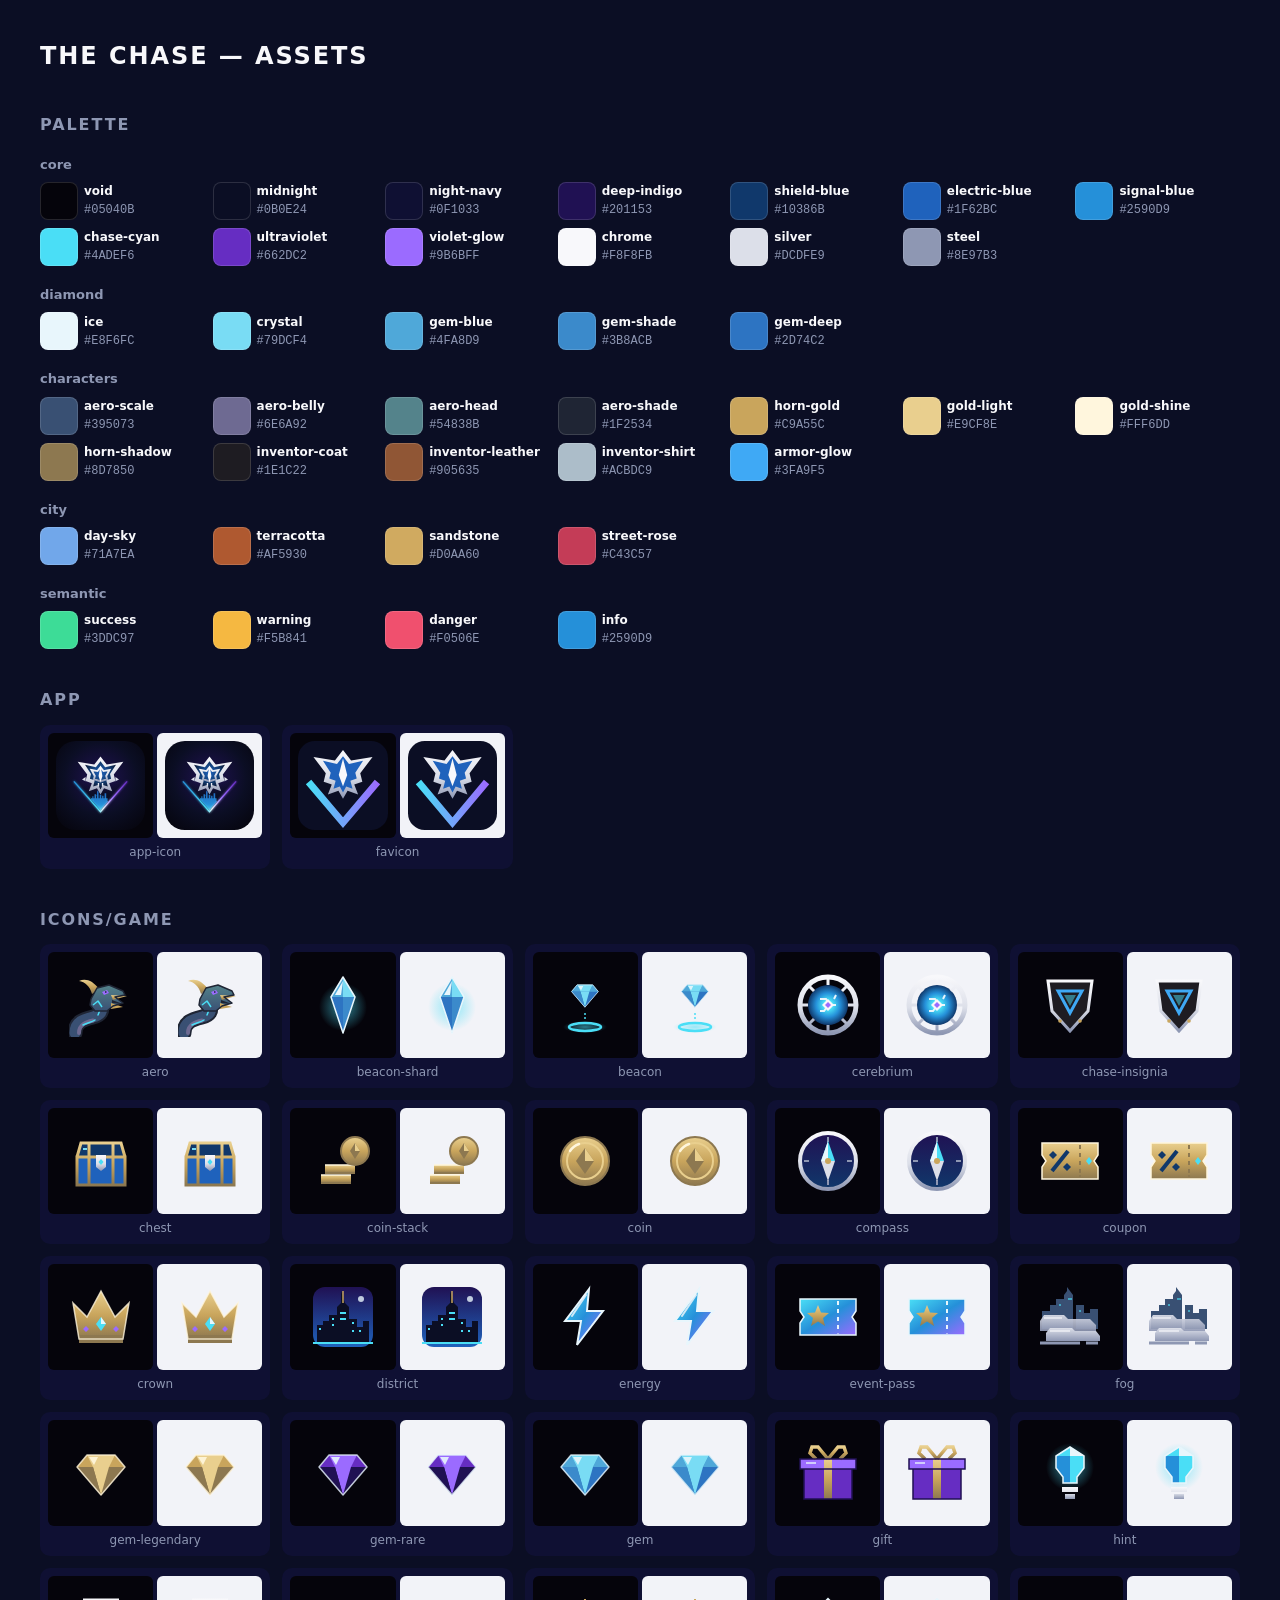
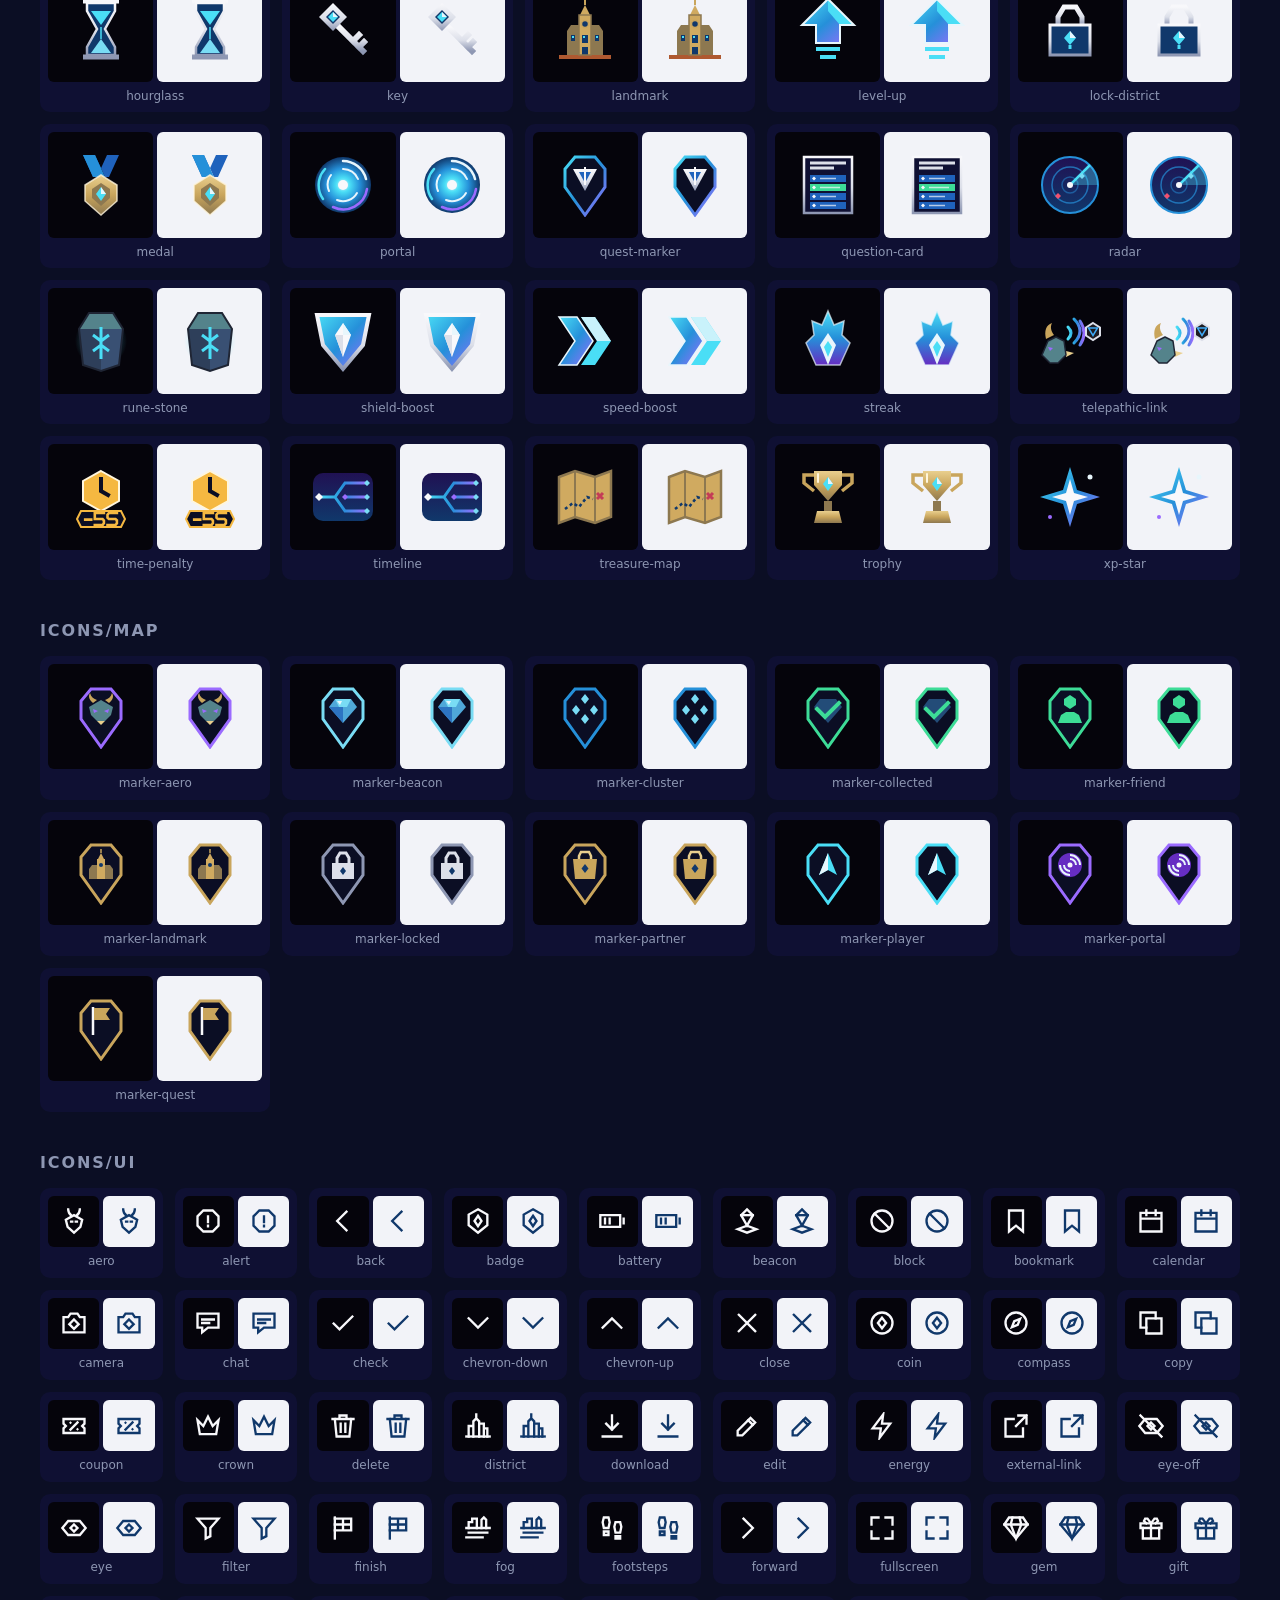
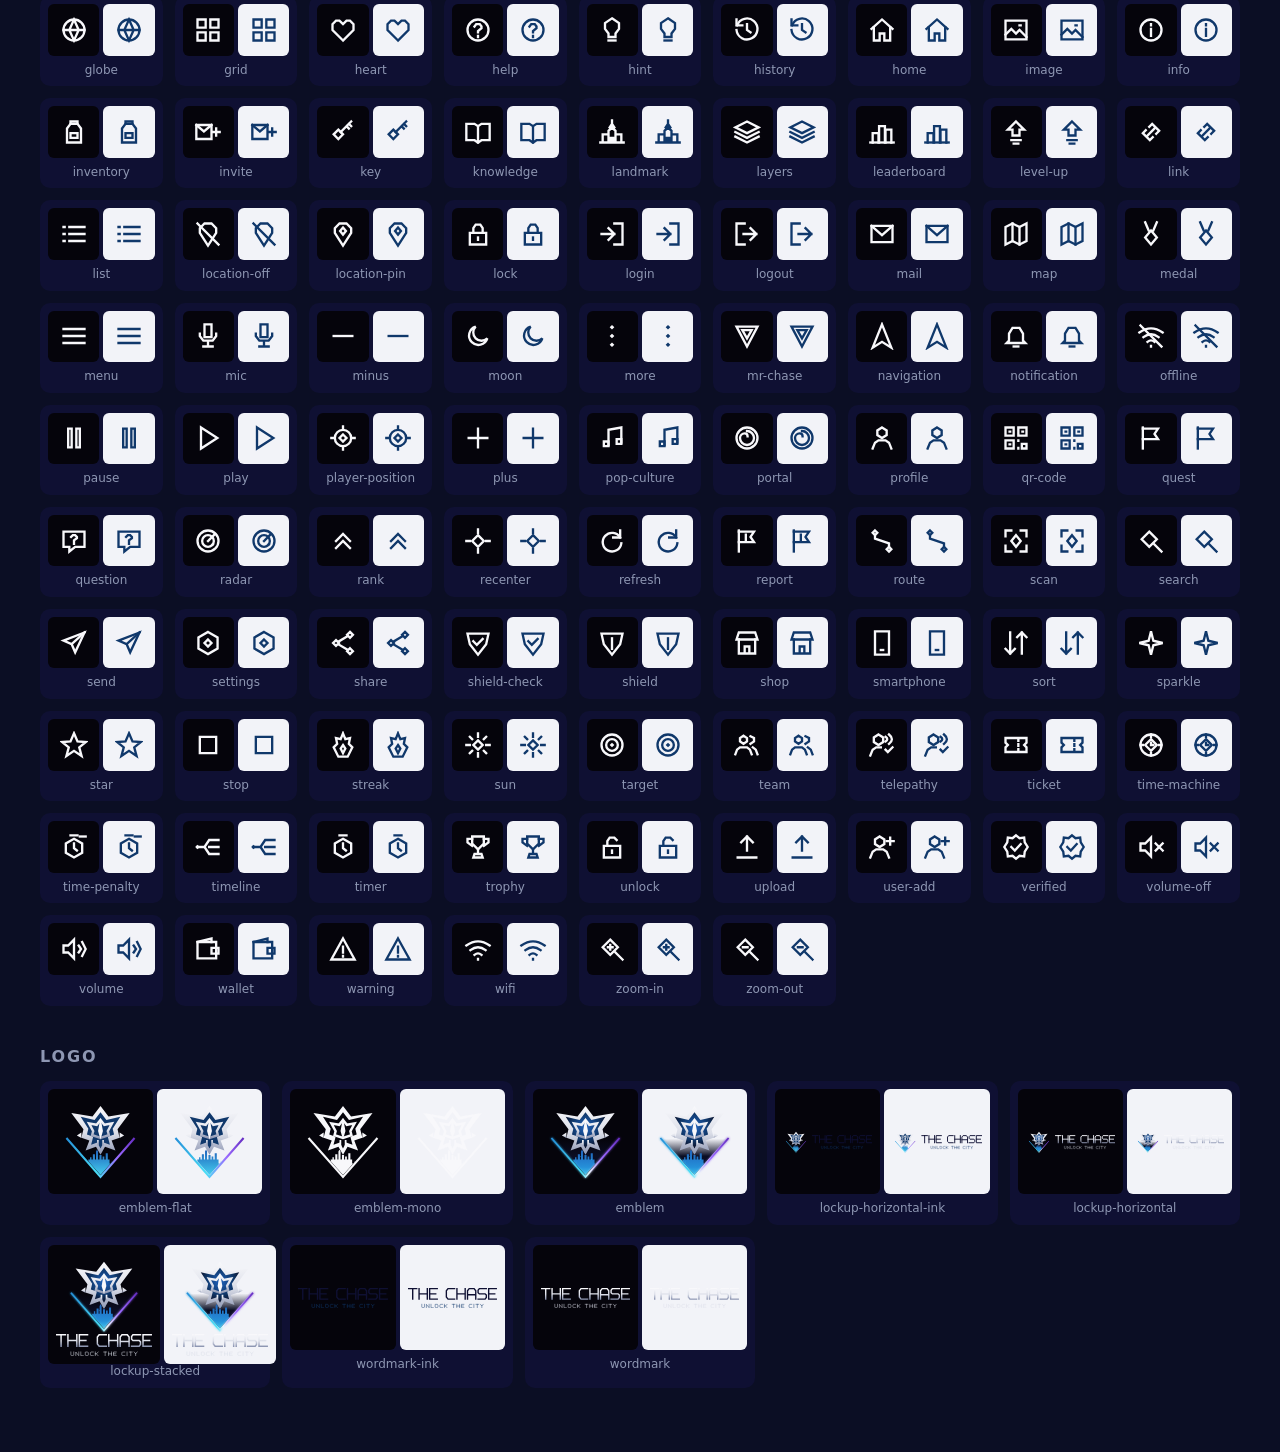
==== commit 892e9561: "feat(icons): add verified, invite, report and block UI icons Co-Authored-By: Claude Opus 5.5 <norepl" ====
--- a/assets/gallery.html
+++ b/assets/gallery.html
@@ -23,5 +23,5 @@
 </style></head><body>
 <h1>THE CHASE — ASSETS</h1>
 <h2>Palette</h2><h3>core</h3><div class=swatches><div class="sw"><span style="background:#05040B"></span><b>void</b><code>#05040B</code></div><div class="sw"><span style="background:#0B0E24"></span><b>midnight</b><code>#0B0E24</code></div><div class="sw"><span style="background:#0F1033"></span><b>night-navy</b><code>#0F1033</code></div><div class="sw"><span style="background:#201153"></span><b>deep-indigo</b><code>#201153</code></div><div class="sw"><span style="background:#10386B"></span><b>shield-blue</b><code>#10386B</code></div><div class="sw"><span style="background:#1F62BC"></span><b>electric-blue</b><code>#1F62BC</code></div><div class="sw"><span style="background:#2590D9"></span><b>signal-blue</b><code>#2590D9</code></div><div class="sw"><span style="background:#4ADEF6"></span><b>chase-cyan</b><code>#4ADEF6</code></div><div class="sw"><span style="background:#662DC2"></span><b>ultraviolet</b><code>#662DC2</code></div><div class="sw"><span style="background:#9B6BFF"></span><b>violet-glow</b><code>#9B6BFF</code></div><div class="sw"><span style="background:#F8F8FB"></span><b>chrome</b><code>#F8F8FB</code></div><div class="sw"><span style="background:#DCDFE9"></span><b>silver</b><code>#DCDFE9</code></div><div class="sw"><span style="background:#8E97B3"></span><b>steel</b><code>#8E97B3</code></div></div><h3>diamond</h3><div class=swatches><div class="sw"><span style="background:#E8F6FC"></span><b>ice</b><code>#E8F6FC</code></div><div class="sw"><span style="background:#79DCF4"></span><b>crystal</b><code>#79DCF4</code></div><div class="sw"><span style="background:#4FA8D9"></span><b>gem-blue</b><code>#4FA8D9</code></div><div class="sw"><span style="background:#3B8ACB"></span><b>gem-shade</b><code>#3B8ACB</code></div><div class="sw"><span style="background:#2D74C2"></span><b>gem-deep</b><code>#2D74C2</code></div></div><h3>characters</h3><div class=swatches><div class="sw"><span style="background:#395073"></span><b>aero-scale</b><code>#395073</code></div><div class="sw"><span style="background:#6E6A92"></span><b>aero-belly</b><code>#6E6A92</code></div><div class="sw"><span style="background:#54838B"></span><b>aero-head</b><code>#54838B</code></div><div class="sw"><span style="background:#1F2534"></span><b>aero-shade</b><code>#1F2534</code></div><div class="sw"><span style="background:#C9A55C"></span><b>horn-gold</b><code>#C9A55C</code></div><div class="sw"><span style="background:#E9CF8E"></span><b>gold-light</b><code>#E9CF8E</code></div><div class="sw"><span style="background:#FFF6DD"></span><b>gold-shine</b><code>#FFF6DD</code></div><div class="sw"><span style="background:#8D7850"></span><b>horn-shadow</b><code>#8D7850</code></div><div class="sw"><span style="background:#1E1C22"></span><b>inventor-coat</b><code>#1E1C22</code></div><div class="sw"><span style="background:#905635"></span><b>inventor-leather</b><code>#905635</code></div><div class="sw"><span style="background:#ACBDC9"></span><b>inventor-shirt</b><code>#ACBDC9</code></div><div class="sw"><span style="background:#3FA9F5"></span><b>armor-glow</b><code>#3FA9F5</code></div></div><h3>city</h3><div class=swatches><div class="sw"><span style="background:#71A7EA"></span><b>day-sky</b><code>#71A7EA</code></div><div class="sw"><span style="background:#AF5930"></span><b>terracotta</b><code>#AF5930</code></div><div class="sw"><span style="background:#D0AA60"></span><b>sandstone</b><code>#D0AA60</code></div><div class="sw"><span style="background:#C43C57"></span><b>street-rose</b><code>#C43C57</code></div></div><h3>semantic</h3><div class=swatches><div class="sw"><span style="background:#3DDC97"></span><b>success</b><code>#3DDC97</code></div><div class="sw"><span style="background:#F5B841"></span><b>warning</b><code>#F5B841</code></div><div class="sw"><span style="background:#F0506E"></span><b>danger</b><code>#F0506E</code></div><div class="sw"><span style="background:#2590D9"></span><b>info</b><code>#2590D9</code></div></div>
-<h2>app</h2><div class="grid"><figure><div class="pair"><div class="dark"><img src="app/app-icon.svg" alt=""></div><div class="light"><img src="app/app-icon.svg" alt=""></div></div><figcaption>app-icon</figcaption></figure><figure><div class="pair"><div class="dark"><img src="app/favicon.svg" alt=""></div><div class="light"><img src="app/favicon.svg" alt=""></div></div><figcaption>favicon</figcaption></figure></div><h2>icons/game</h2><div class="grid"><figure><div class="pair"><div class="dark"><img src="icons/game/aero.svg" alt=""></div><div class="light"><img src="icons/game/aero.svg" alt=""></div></div><figcaption>aero</figcaption></figure><figure><div class="pair"><div class="dark"><img src="icons/game/beacon-shard.svg" alt=""></div><div class="light"><img src="icons/game/beacon-shard.svg" alt=""></div></div><figcaption>beacon-shard</figcaption></figure><figure><div class="pair"><div class="dark"><img src="icons/game/beacon.svg" alt=""></div><div class="light"><img src="icons/game/beacon.svg" alt=""></div></div><figcaption>beacon</figcaption></figure><figure><div class="pair"><div class="dark"><img src="icons/game/cerebrium.svg" alt=""></div><div class="light"><img src="icons/game/cerebrium.svg" alt=""></div></div><figcaption>cerebrium</figcaption></figure><figure><div class="pair"><div class="dark"><img src="icons/game/chase-insignia.svg" alt=""></div><div class="light"><img src="icons/game/chase-insignia.svg" alt=""></div></div><figcaption>chase-insignia</figcaption></figure><figure><div class="pair"><div class="dark"><img src="icons/game/chest.svg" alt=""></div><div class="light"><img src="icons/game/chest.svg" alt=""></div></div><figcaption>chest</figcaption></figure><figure><div class="pair"><div class="dark"><img src="icons/game/coin-stack.svg" alt=""></div><div class="light"><img src="icons/game/coin-stack.svg" alt=""></div></div><figcaption>coin-stack</figcaption></figure><figure><div class="pair"><div class="dark"><img src="icons/game/coin.svg" alt=""></div><div class="light"><img src="icons/game/coin.svg" alt=""></div></div><figcaption>coin</figcaption></figure><figure><div class="pair"><div class="dark"><img src="icons/game/compass.svg" alt=""></div><div class="light"><img src="icons/game/compass.svg" alt=""></div></div><figcaption>compass</figcaption></figure><figure><div class="pair"><div class="dark"><img src="icons/game/coupon.svg" alt=""></div><div class="light"><img src="icons/game/coupon.svg" alt=""></div></div><figcaption>coupon</figcaption></figure><figure><div class="pair"><div class="dark"><img src="icons/game/crown.svg" alt=""></div><div class="light"><img src="icons/game/crown.svg" alt=""></div></div><figcaption>crown</figcaption></figure><figure><div class="pair"><div class="dark"><img src="icons/game/district.svg" alt=""></div><div class="light"><img src="icons/game/district.svg" alt=""></div></div><figcaption>district</figcaption></figure><figure><div class="pair"><div class="dark"><img src="icons/game/energy.svg" alt=""></div><div class="light"><img src="icons/game/energy.svg" alt=""></div></div><figcaption>energy</figcaption></figure><figure><div class="pair"><div class="dark"><img src="icons/game/event-pass.svg" alt=""></div><div class="light"><img src="icons/game/event-pass.svg" alt=""></div></div><figcaption>event-pass</figcaption></figure><figure><div class="pair"><div class="dark"><img src="icons/game/fog.svg" alt=""></div><div class="light"><img src="icons/game/fog.svg" alt=""></div></div><figcaption>fog</figcaption></figure><figure><div class="pair"><div class="dark"><img src="icons/game/gem-legendary.svg" alt=""></div><div class="light"><img src="icons/game/gem-legendary.svg" alt=""></div></div><figcaption>gem-legendary</figcaption></figure><figure><div class="pair"><div class="dark"><img src="icons/game/gem-rare.svg" alt=""></div><div class="light"><img src="icons/game/gem-rare.svg" alt=""></div></div><figcaption>gem-rare</figcaption></figure><figure><div class="pair"><div class="dark"><img src="icons/game/gem.svg" alt=""></div><div class="light"><img src="icons/game/gem.svg" alt=""></div></div><figcaption>gem</figcaption></figure><figure><div class="pair"><div class="dark"><img src="icons/game/gift.svg" alt=""></div><div class="light"><img src="icons/game/gift.svg" alt=""></div></div><figcaption>gift</figcaption></figure><figure><div class="pair"><div class="dark"><img src="icons/game/hint.svg" alt=""></div><div class="light"><img src="icons/game/hint.svg" alt=""></div></div><figcaption>hint</figcaption></figure><figure><div class="pair"><div class="dark"><img src="icons/game/hourglass.svg" alt=""></div><div class="light"><img src="icons/game/hourglass.svg" alt=""></div></div><figcaption>hourglass</figcaption></figure><figure><div class="pair"><div class="dark"><img src="icons/game/key.svg" alt=""></div><div class="light"><img src="icons/game/key.svg" alt=""></div></div><figcaption>key</figcaption></figure><figure><div class="pair"><div class="dark"><img src="icons/game/landmark.svg" alt=""></div><div class="light"><img src="icons/game/landmark.svg" alt=""></div></div><figcaption>landmark</figcaption></figure><figure><div class="pair"><div class="dark"><img src="icons/game/level-up.svg" alt=""></div><div class="light"><img src="icons/game/level-up.svg" alt=""></div></div><figcaption>level-up</figcaption></figure><figure><div class="pair"><div class="dark"><img src="icons/game/lock-district.svg" alt=""></div><div class="light"><img src="icons/game/lock-district.svg" alt=""></div></div><figcaption>lock-district</figcaption></figure><figure><div class="pair"><div class="dark"><img src="icons/game/medal.svg" alt=""></div><div class="light"><img src="icons/game/medal.svg" alt=""></div></div><figcaption>medal</figcaption></figure><figure><div class="pair"><div class="dark"><img src="icons/game/portal.svg" alt=""></div><div class="light"><img src="icons/game/portal.svg" alt=""></div></div><figcaption>portal</figcaption></figure><figure><div class="pair"><div class="dark"><img src="icons/game/quest-marker.svg" alt=""></div><div class="light"><img src="icons/game/quest-marker.svg" alt=""></div></div><figcaption>quest-marker</figcaption></figure><figure><div class="pair"><div class="dark"><img src="icons/game/question-card.svg" alt=""></div><div class="light"><img src="icons/game/question-card.svg" alt=""></div></div><figcaption>question-card</figcaption></figure><figure><div class="pair"><div class="dark"><img src="icons/game/radar.svg" alt=""></div><div class="light"><img src="icons/game/radar.svg" alt=""></div></div><figcaption>radar</figcaption></figure><figure><div class="pair"><div class="dark"><img src="icons/game/rune-stone.svg" alt=""></div><div class="light"><img src="icons/game/rune-stone.svg" alt=""></div></div><figcaption>rune-stone</figcaption></figure><figure><div class="pair"><div class="dark"><img src="icons/game/shield-boost.svg" alt=""></div><div class="light"><img src="icons/game/shield-boost.svg" alt=""></div></div><figcaption>shield-boost</figcaption></figure><figure><div class="pair"><div class="dark"><img src="icons/game/speed-boost.svg" alt=""></div><div class="light"><img src="icons/game/speed-boost.svg" alt=""></div></div><figcaption>speed-boost</figcaption></figure><figure><div class="pair"><div class="dark"><img src="icons/game/streak.svg" alt=""></div><div class="light"><img src="icons/game/streak.svg" alt=""></div></div><figcaption>streak</figcaption></figure><figure><div class="pair"><div class="dark"><img src="icons/game/telepathic-link.svg" alt=""></div><div class="light"><img src="icons/game/telepathic-link.svg" alt=""></div></div><figcaption>telepathic-link</figcaption></figure><figure><div class="pair"><div class="dark"><img src="icons/game/time-penalty.svg" alt=""></div><div class="light"><img src="icons/game/time-penalty.svg" alt=""></div></div><figcaption>time-penalty</figcaption></figure><figure><div class="pair"><div class="dark"><img src="icons/game/timeline.svg" alt=""></div><div class="light"><img src="icons/game/timeline.svg" alt=""></div></div><figcaption>timeline</figcaption></figure><figure><div class="pair"><div class="dark"><img src="icons/game/treasure-map.svg" alt=""></div><div class="light"><img src="icons/game/treasure-map.svg" alt=""></div></div><figcaption>treasure-map</figcaption></figure><figure><div class="pair"><div class="dark"><img src="icons/game/trophy.svg" alt=""></div><div class="light"><img src="icons/game/trophy.svg" alt=""></div></div><figcaption>trophy</figcaption></figure><figure><div class="pair"><div class="dark"><img src="icons/game/xp-star.svg" alt=""></div><div class="light"><img src="icons/game/xp-star.svg" alt=""></div></div><figcaption>xp-star</figcaption></figure></div><h2>icons/map</h2><div class="grid"><figure><div class="pair"><div class="dark"><img src="icons/map/marker-aero.svg" alt=""></div><div class="light"><img src="icons/map/marker-aero.svg" alt=""></div></div><figcaption>marker-aero</figcaption></figure><figure><div class="pair"><div class="dark"><img src="icons/map/marker-beacon.svg" alt=""></div><div class="light"><img src="icons/map/marker-beacon.svg" alt=""></div></div><figcaption>marker-beacon</figcaption></figure><figure><div class="pair"><div class="dark"><img src="icons/map/marker-cluster.svg" alt=""></div><div class="light"><img src="icons/map/marker-cluster.svg" alt=""></div></div><figcaption>marker-cluster</figcaption></figure><figure><div class="pair"><div class="dark"><img src="icons/map/marker-collected.svg" alt=""></div><div class="light"><img src="icons/map/marker-collected.svg" alt=""></div></div><figcaption>marker-collected</figcaption></figure><figure><div class="pair"><div class="dark"><img src="icons/map/marker-friend.svg" alt=""></div><div class="light"><img src="icons/map/marker-friend.svg" alt=""></div></div><figcaption>marker-friend</figcaption></figure><figure><div class="pair"><div class="dark"><img src="icons/map/marker-landmark.svg" alt=""></div><div class="light"><img src="icons/map/marker-landmark.svg" alt=""></div></div><figcaption>marker-landmark</figcaption></figure><figure><div class="pair"><div class="dark"><img src="icons/map/marker-locked.svg" alt=""></div><div class="light"><img src="icons/map/marker-locked.svg" alt=""></div></div><figcaption>marker-locked</figcaption></figure><figure><div class="pair"><div class="dark"><img src="icons/map/marker-partner.svg" alt=""></div><div class="light"><img src="icons/map/marker-partner.svg" alt=""></div></div><figcaption>marker-partner</figcaption></figure><figure><div class="pair"><div class="dark"><img src="icons/map/marker-player.svg" alt=""></div><div class="light"><img src="icons/map/marker-player.svg" alt=""></div></div><figcaption>marker-player</figcaption></figure><figure><div class="pair"><div class="dark"><img src="icons/map/marker-portal.svg" alt=""></div><div class="light"><img src="icons/map/marker-portal.svg" alt=""></div></div><figcaption>marker-portal</figcaption></figure><figure><div class="pair"><div class="dark"><img src="icons/map/marker-quest.svg" alt=""></div><div class="light"><img src="icons/map/marker-quest.svg" alt=""></div></div><figcaption>marker-quest</figcaption></figure></div><h2>icons/ui</h2><div class="grid small"><figure><div class="pair"><div class="dark"><span class="mask" style="-webkit-mask-image:url(icons/ui/aero.svg);mask-image:url(icons/ui/aero.svg)"></span></div><div class="light"><span class="mask" style="-webkit-mask-image:url(icons/ui/aero.svg);mask-image:url(icons/ui/aero.svg)"></span></div></div><figcaption>aero</figcaption></figure><figure><div class="pair"><div class="dark"><span class="mask" style="-webkit-mask-image:url(icons/ui/alert.svg);mask-image:url(icons/ui/alert.svg)"></span></div><div class="light"><span class="mask" style="-webkit-mask-image:url(icons/ui/alert.svg);mask-image:url(icons/ui/alert.svg)"></span></div></div><figcaption>alert</figcaption></figure><figure><div class="pair"><div class="dark"><span class="mask" style="-webkit-mask-image:url(icons/ui/back.svg);mask-image:url(icons/ui/back.svg)"></span></div><div class="light"><span class="mask" style="-webkit-mask-image:url(icons/ui/back.svg);mask-image:url(icons/ui/back.svg)"></span></div></div><figcaption>back</figcaption></figure><figure><div class="pair"><div class="dark"><span class="mask" style="-webkit-mask-image:url(icons/ui/badge.svg);mask-image:url(icons/ui/badge.svg)"></span></div><div class="light"><span class="mask" style="-webkit-mask-image:url(icons/ui/badge.svg);mask-image:url(icons/ui/badge.svg)"></span></div></div><figcaption>badge</figcaption></figure><figure><div class="pair"><div class="dark"><span class="mask" style="-webkit-mask-image:url(icons/ui/battery.svg);mask-image:url(icons/ui/battery.svg)"></span></div><div class="light"><span class="mask" style="-webkit-mask-image:url(icons/ui/battery.svg);mask-image:url(icons/ui/battery.svg)"></span></div></div><figcaption>battery</figcaption></figure><figure><div class="pair"><div class="dark"><span class="mask" style="-webkit-mask-image:url(icons/ui/beacon.svg);mask-image:url(icons/ui/beacon.svg)"></span></div><div class="light"><span class="mask" style="-webkit-mask-image:url(icons/ui/beacon.svg);mask-image:url(icons/ui/beacon.svg)"></span></div></div><figcaption>beacon</figcaption></figure><figure><div class="pair"><div class="dark"><span class="mask" style="-webkit-mask-image:url(icons/ui/bookmark.svg);mask-image:url(icons/ui/bookmark.svg)"></span></div><div class="light"><span class="mask" style="-webkit-mask-image:url(icons/ui/bookmark.svg);mask-image:url(icons/ui/bookmark.svg)"></span></div></div><figcaption>bookmark</figcaption></figure><figure><div class="pair"><div class="dark"><span class="mask" style="-webkit-mask-image:url(icons/ui/calendar.svg);mask-image:url(icons/ui/calendar.svg)"></span></div><div class="light"><span class="mask" style="-webkit-mask-image:url(icons/ui/calendar.svg);mask-image:url(icons/ui/calendar.svg)"></span></div></div><figcaption>calendar</figcaption></figure><figure><div class="pair"><div class="dark"><span class="mask" style="-webkit-mask-image:url(icons/ui/camera.svg);mask-image:url(icons/ui/camera.svg)"></span></div><div class="light"><span class="mask" style="-webkit-mask-image:url(icons/ui/camera.svg);mask-image:url(icons/ui/camera.svg)"></span></div></div><figcaption>camera</figcaption></figure><figure><div class="pair"><div class="dark"><span class="mask" style="-webkit-mask-image:url(icons/ui/chat.svg);mask-image:url(icons/ui/chat.svg)"></span></div><div class="light"><span class="mask" style="-webkit-mask-image:url(icons/ui/chat.svg);mask-image:url(icons/ui/chat.svg)"></span></div></div><figcaption>chat</figcaption></figure><figure><div class="pair"><div class="dark"><span class="mask" style="-webkit-mask-image:url(icons/ui/check.svg);mask-image:url(icons/ui/check.svg)"></span></div><div class="light"><span class="mask" style="-webkit-mask-image:url(icons/ui/check.svg);mask-image:url(icons/ui/check.svg)"></span></div></div><figcaption>check</figcaption></figure><figure><div class="pair"><div class="dark"><span class="mask" style="-webkit-mask-image:url(icons/ui/chevron-down.svg);mask-image:url(icons/ui/chevron-down.svg)"></span></div><div class="light"><span class="mask" style="-webkit-mask-image:url(icons/ui/chevron-down.svg);mask-image:url(icons/ui/chevron-down.svg)"></span></div></div><figcaption>chevron-down</figcaption></figure><figure><div class="pair"><div class="dark"><span class="mask" style="-webkit-mask-image:url(icons/ui/chevron-up.svg);mask-image:url(icons/ui/chevron-up.svg)"></span></div><div class="light"><span class="mask" style="-webkit-mask-image:url(icons/ui/chevron-up.svg);mask-image:url(icons/ui/chevron-up.svg)"></span></div></div><figcaption>chevron-up</figcaption></figure><figure><div class="pair"><div class="dark"><span class="mask" style="-webkit-mask-image:url(icons/ui/close.svg);mask-image:url(icons/ui/close.svg)"></span></div><div class="light"><span class="mask" style="-webkit-mask-image:url(icons/ui/close.svg);mask-image:url(icons/ui/close.svg)"></span></div></div><figcaption>close</figcaption></figure><figure><div class="pair"><div class="dark"><span class="mask" style="-webkit-mask-image:url(icons/ui/coin.svg);mask-image:url(icons/ui/coin.svg)"></span></div><div class="light"><span class="mask" style="-webkit-mask-image:url(icons/ui/coin.svg);mask-image:url(icons/ui/coin.svg)"></span></div></div><figcaption>coin</figcaption></figure><figure><div class="pair"><div class="dark"><span class="mask" style="-webkit-mask-image:url(icons/ui/compass.svg);mask-image:url(icons/ui/compass.svg)"></span></div><div class="light"><span class="mask" style="-webkit-mask-image:url(icons/ui/compass.svg);mask-image:url(icons/ui/compass.svg)"></span></div></div><figcaption>compass</figcaption></figure><figure><div class="pair"><div class="dark"><span class="mask" style="-webkit-mask-image:url(icons/ui/copy.svg);mask-image:url(icons/ui/copy.svg)"></span></div><div class="light"><span class="mask" style="-webkit-mask-image:url(icons/ui/copy.svg);mask-image:url(icons/ui/copy.svg)"></span></div></div><figcaption>copy</figcaption></figure><figure><div class="pair"><div class="dark"><span class="mask" style="-webkit-mask-image:url(icons/ui/coupon.svg);mask-image:url(icons/ui/coupon.svg)"></span></div><div class="light"><span class="mask" style="-webkit-mask-image:url(icons/ui/coupon.svg);mask-image:url(icons/ui/coupon.svg)"></span></div></div><figcaption>coupon</figcaption></figure><figure><div class="pair"><div class="dark"><span class="mask" style="-webkit-mask-image:url(icons/ui/crown.svg);mask-image:url(icons/ui/crown.svg)"></span></div><div class="light"><span class="mask" style="-webkit-mask-image:url(icons/ui/crown.svg);mask-image:url(icons/ui/crown.svg)"></span></div></div><figcaption>crown</figcaption></figure><figure><div class="pair"><div class="dark"><span class="mask" style="-webkit-mask-image:url(icons/ui/delete.svg);mask-image:url(icons/ui/delete.svg)"></span></div><div class="light"><span class="mask" style="-webkit-mask-image:url(icons/ui/delete.svg);mask-image:url(icons/ui/delete.svg)"></span></div></div><figcaption>delete</figcaption></figure><figure><div class="pair"><div class="dark"><span class="mask" style="-webkit-mask-image:url(icons/ui/district.svg);mask-image:url(icons/ui/district.svg)"></span></div><div class="light"><span class="mask" style="-webkit-mask-image:url(icons/ui/district.svg);mask-image:url(icons/ui/district.svg)"></span></div></div><figcaption>district</figcaption></figure><figure><div class="pair"><div class="dark"><span class="mask" style="-webkit-mask-image:url(icons/ui/download.svg);mask-image:url(icons/ui/download.svg)"></span></div><div class="light"><span class="mask" style="-webkit-mask-image:url(icons/ui/download.svg);mask-image:url(icons/ui/download.svg)"></span></div></div><figcaption>download</figcaption></figure><figure><div class="pair"><div class="dark"><span class="mask" style="-webkit-mask-image:url(icons/ui/edit.svg);mask-image:url(icons/ui/edit.svg)"></span></div><div class="light"><span class="mask" style="-webkit-mask-image:url(icons/ui/edit.svg);mask-image:url(icons/ui/edit.svg)"></span></div></div><figcaption>edit</figcaption></figure><figure><div class="pair"><div class="dark"><span class="mask" style="-webkit-mask-image:url(icons/ui/energy.svg);mask-image:url(icons/ui/energy.svg)"></span></div><div class="light"><span class="mask" style="-webkit-mask-image:url(icons/ui/energy.svg);mask-image:url(icons/ui/energy.svg)"></span></div></div><figcaption>energy</figcaption></figure><figure><div class="pair"><div class="dark"><span class="mask" style="-webkit-mask-image:url(icons/ui/external-link.svg);mask-image:url(icons/ui/external-link.svg)"></span></div><div class="light"><span class="mask" style="-webkit-mask-image:url(icons/ui/external-link.svg);mask-image:url(icons/ui/external-link.svg)"></span></div></div><figcaption>external-link</figcaption></figure><figure><div class="pair"><div class="dark"><span class="mask" style="-webkit-mask-image:url(icons/ui/eye-off.svg);mask-image:url(icons/ui/eye-off.svg)"></span></div><div class="light"><span class="mask" style="-webkit-mask-image:url(icons/ui/eye-off.svg);mask-image:url(icons/ui/eye-off.svg)"></span></div></div><figcaption>eye-off</figcaption></figure><figure><div class="pair"><div class="dark"><span class="mask" style="-webkit-mask-image:url(icons/ui/eye.svg);mask-image:url(icons/ui/eye.svg)"></span></div><div class="light"><span class="mask" style="-webkit-mask-image:url(icons/ui/eye.svg);mask-image:url(icons/ui/eye.svg)"></span></div></div><figcaption>eye</figcaption></figure><figure><div class="pair"><div class="dark"><span class="mask" style="-webkit-mask-image:url(icons/ui/filter.svg);mask-image:url(icons/ui/filter.svg)"></span></div><div class="light"><span class="mask" style="-webkit-mask-image:url(icons/ui/filter.svg);mask-image:url(icons/ui/filter.svg)"></span></div></div><figcaption>filter</figcaption></figure><figure><div class="pair"><div class="dark"><span class="mask" style="-webkit-mask-image:url(icons/ui/finish.svg);mask-image:url(icons/ui/finish.svg)"></span></div><div class="light"><span class="mask" style="-webkit-mask-image:url(icons/ui/finish.svg);mask-image:url(icons/ui/finish.svg)"></span></div></div><figcaption>finish</figcaption></figure><figure><div class="pair"><div class="dark"><span class="mask" style="-webkit-mask-image:url(icons/ui/fog.svg);mask-image:url(icons/ui/fog.svg)"></span></div><div class="light"><span class="mask" style="-webkit-mask-image:url(icons/ui/fog.svg);mask-image:url(icons/ui/fog.svg)"></span></div></div><figcaption>fog</figcaption></figure><figure><div class="pair"><div class="dark"><span class="mask" style="-webkit-mask-image:url(icons/ui/footsteps.svg);mask-image:url(icons/ui/footsteps.svg)"></span></div><div class="light"><span class="mask" style="-webkit-mask-image:url(icons/ui/footsteps.svg);mask-image:url(icons/ui/footsteps.svg)"></span></div></div><figcaption>footsteps</figcaption></figure><figure><div class="pair"><div class="dark"><span class="mask" style="-webkit-mask-image:url(icons/ui/forward.svg);mask-image:url(icons/ui/forward.svg)"></span></div><div class="light"><span class="mask" style="-webkit-mask-image:url(icons/ui/forward.svg);mask-image:url(icons/ui/forward.svg)"></span></div></div><figcaption>forward</figcaption></figure><figure><div class="pair"><div class="dark"><span class="mask" style="-webkit-mask-image:url(icons/ui/fullscreen.svg);mask-image:url(icons/ui/fullscreen.svg)"></span></div><div class="light"><span class="mask" style="-webkit-mask-image:url(icons/ui/fullscreen.svg);mask-image:url(icons/ui/fullscreen.svg)"></span></div></div><figcaption>fullscreen</figcaption></figure><figure><div class="pair"><div class="dark"><span class="mask" style="-webkit-mask-image:url(icons/ui/gem.svg);mask-image:url(icons/ui/gem.svg)"></span></div><div class="light"><span class="mask" style="-webkit-mask-image:url(icons/ui/gem.svg);mask-image:url(icons/ui/gem.svg)"></span></div></div><figcaption>gem</figcaption></figure><figure><div class="pair"><div class="dark"><span class="mask" style="-webkit-mask-image:url(icons/ui/gift.svg);mask-image:url(icons/ui/gift.svg)"></span></div><div class="light"><span class="mask" style="-webkit-mask-image:url(icons/ui/gift.svg);mask-image:url(icons/ui/gift.svg)"></span></div></div><figcaption>gift</figcaption></figure><figure><div class="pair"><div class="dark"><span class="mask" style="-webkit-mask-image:url(icons/ui/globe.svg);mask-image:url(icons/ui/globe.svg)"></span></div><div class="light"><span class="mask" style="-webkit-mask-image:url(icons/ui/globe.svg);mask-image:url(icons/ui/globe.svg)"></span></div></div><figcaption>globe</figcaption></figure><figure><div class="pair"><div class="dark"><span class="mask" style="-webkit-mask-image:url(icons/ui/grid.svg);mask-image:url(icons/ui/grid.svg)"></span></div><div class="light"><span class="mask" style="-webkit-mask-image:url(icons/ui/grid.svg);mask-image:url(icons/ui/grid.svg)"></span></div></div><figcaption>grid</figcaption></figure><figure><div class="pair"><div class="dark"><span class="mask" style="-webkit-mask-image:url(icons/ui/heart.svg);mask-image:url(icons/ui/heart.svg)"></span></div><div class="light"><span class="mask" style="-webkit-mask-image:url(icons/ui/heart.svg);mask-image:url(icons/ui/heart.svg)"></span></div></div><figcaption>heart</figcaption></figure><figure><div class="pair"><div class="dark"><span class="mask" style="-webkit-mask-image:url(icons/ui/help.svg);mask-image:url(icons/ui/help.svg)"></span></div><div class="light"><span class="mask" style="-webkit-mask-image:url(icons/ui/help.svg);mask-image:url(icons/ui/help.svg)"></span></div></div><figcaption>help</figcaption></figure><figure><div class="pair"><div class="dark"><span class="mask" style="-webkit-mask-image:url(icons/ui/hint.svg);mask-image:url(icons/ui/hint.svg)"></span></div><div class="light"><span class="mask" style="-webkit-mask-image:url(icons/ui/hint.svg);mask-image:url(icons/ui/hint.svg)"></span></div></div><figcaption>hint</figcaption></figure><figure><div class="pair"><div class="dark"><span class="mask" style="-webkit-mask-image:url(icons/ui/history.svg);mask-image:url(icons/ui/history.svg)"></span></div><div class="light"><span class="mask" style="-webkit-mask-image:url(icons/ui/history.svg);mask-image:url(icons/ui/history.svg)"></span></div></div><figcaption>history</figcaption></figure><figure><div class="pair"><div class="dark"><span class="mask" style="-webkit-mask-image:url(icons/ui/home.svg);mask-image:url(icons/ui/home.svg)"></span></div><div class="light"><span class="mask" style="-webkit-mask-image:url(icons/ui/home.svg);mask-image:url(icons/ui/home.svg)"></span></div></div><figcaption>home</figcaption></figure><figure><div class="pair"><div class="dark"><span class="mask" style="-webkit-mask-image:url(icons/ui/image.svg);mask-image:url(icons/ui/image.svg)"></span></div><div class="light"><span class="mask" style="-webkit-mask-image:url(icons/ui/image.svg);mask-image:url(icons/ui/image.svg)"></span></div></div><figcaption>image</figcaption></figure><figure><div class="pair"><div class="dark"><span class="mask" style="-webkit-mask-image:url(icons/ui/info.svg);mask-image:url(icons/ui/info.svg)"></span></div><div class="light"><span class="mask" style="-webkit-mask-image:url(icons/ui/info.svg);mask-image:url(icons/ui/info.svg)"></span></div></div><figcaption>info</figcaption></figure><figure><div class="pair"><div class="dark"><span class="mask" style="-webkit-mask-image:url(icons/ui/inventory.svg);mask-image:url(icons/ui/inventory.svg)"></span></div><div class="light"><span class="mask" style="-webkit-mask-image:url(icons/ui/inventory.svg);mask-image:url(icons/ui/inventory.svg)"></span></div></div><figcaption>inventory</figcaption></figure><figure><div class="pair"><div class="dark"><span class="mask" style="-webkit-mask-image:url(icons/ui/key.svg);mask-image:url(icons/ui/key.svg)"></span></div><div class="light"><span class="mask" style="-webkit-mask-image:url(icons/ui/key.svg);mask-image:url(icons/ui/key.svg)"></span></div></div><figcaption>key</figcaption></figure><figure><div class="pair"><div class="dark"><span class="mask" style="-webkit-mask-image:url(icons/ui/knowledge.svg);mask-image:url(icons/ui/knowledge.svg)"></span></div><div class="light"><span class="mask" style="-webkit-mask-image:url(icons/ui/knowledge.svg);mask-image:url(icons/ui/knowledge.svg)"></span></div></div><figcaption>knowledge</figcaption></figure><figure><div class="pair"><div class="dark"><span class="mask" style="-webkit-mask-image:url(icons/ui/landmark.svg);mask-image:url(icons/ui/landmark.svg)"></span></div><div class="light"><span class="mask" style="-webkit-mask-image:url(icons/ui/landmark.svg);mask-image:url(icons/ui/landmark.svg)"></span></div></div><figcaption>landmark</figcaption></figure><figure><div class="pair"><div class="dark"><span class="mask" style="-webkit-mask-image:url(icons/ui/layers.svg);mask-image:url(icons/ui/layers.svg)"></span></div><div class="light"><span class="mask" style="-webkit-mask-image:url(icons/ui/layers.svg);mask-image:url(icons/ui/layers.svg)"></span></div></div><figcaption>layers</figcaption></figure><figure><div class="pair"><div class="dark"><span class="mask" style="-webkit-mask-image:url(icons/ui/leaderboard.svg);mask-image:url(icons/ui/leaderboard.svg)"></span></div><div class="light"><span class="mask" style="-webkit-mask-image:url(icons/ui/leaderboard.svg);mask-image:url(icons/ui/leaderboard.svg)"></span></div></div><figcaption>leaderboard</figcaption></figure><figure><div class="pair"><div class="dark"><span class="mask" style="-webkit-mask-image:url(icons/ui/level-up.svg);mask-image:url(icons/ui/level-up.svg)"></span></div><div class="light"><span class="mask" style="-webkit-mask-image:url(icons/ui/level-up.svg);mask-image:url(icons/ui/level-up.svg)"></span></div></div><figcaption>level-up</figcaption></figure><figure><div class="pair"><div class="dark"><span class="mask" style="-webkit-mask-image:url(icons/ui/link.svg);mask-image:url(icons/ui/link.svg)"></span></div><div class="light"><span class="mask" style="-webkit-mask-image:url(icons/ui/link.svg);mask-image:url(icons/ui/link.svg)"></span></div></div><figcaption>link</figcaption></figure><figure><div class="pair"><div class="dark"><span class="mask" style="-webkit-mask-image:url(icons/ui/list.svg);mask-image:url(icons/ui/list.svg)"></span></div><div class="light"><span class="mask" style="-webkit-mask-image:url(icons/ui/list.svg);mask-image:url(icons/ui/list.svg)"></span></div></div><figcaption>list</figcaption></figure><figure><div class="pair"><div class="dark"><span class="mask" style="-webkit-mask-image:url(icons/ui/location-off.svg);mask-image:url(icons/ui/location-off.svg)"></span></div><div class="light"><span class="mask" style="-webkit-mask-image:url(icons/ui/location-off.svg);mask-image:url(icons/ui/location-off.svg)"></span></div></div><figcaption>location-off</figcaption></figure><figure><div class="pair"><div class="dark"><span class="mask" style="-webkit-mask-image:url(icons/ui/location-pin.svg);mask-image:url(icons/ui/location-pin.svg)"></span></div><div class="light"><span class="mask" style="-webkit-mask-image:url(icons/ui/location-pin.svg);mask-image:url(icons/ui/location-pin.svg)"></span></div></div><figcaption>location-pin</figcaption></figure><figure><div class="pair"><div class="dark"><span class="mask" style="-webkit-mask-image:url(icons/ui/lock.svg);mask-image:url(icons/ui/lock.svg)"></span></div><div class="light"><span class="mask" style="-webkit-mask-image:url(icons/ui/lock.svg);mask-image:url(icons/ui/lock.svg)"></span></div></div><figcaption>lock</figcaption></figure><figure><div class="pair"><div class="dark"><span class="mask" style="-webkit-mask-image:url(icons/ui/login.svg);mask-image:url(icons/ui/login.svg)"></span></div><div class="light"><span class="mask" style="-webkit-mask-image:url(icons/ui/login.svg);mask-image:url(icons/ui/login.svg)"></span></div></div><figcaption>login</figcaption></figure><figure><div class="pair"><div class="dark"><span class="mask" style="-webkit-mask-image:url(icons/ui/logout.svg);mask-image:url(icons/ui/logout.svg)"></span></div><div class="light"><span class="mask" style="-webkit-mask-image:url(icons/ui/logout.svg);mask-image:url(icons/ui/logout.svg)"></span></div></div><figcaption>logout</figcaption></figure><figure><div class="pair"><div class="dark"><span class="mask" style="-webkit-mask-image:url(icons/ui/mail.svg);mask-image:url(icons/ui/mail.svg)"></span></div><div class="light"><span class="mask" style="-webkit-mask-image:url(icons/ui/mail.svg);mask-image:url(icons/ui/mail.svg)"></span></div></div><figcaption>mail</figcaption></figure><figure><div class="pair"><div class="dark"><span class="mask" style="-webkit-mask-image:url(icons/ui/map.svg);mask-image:url(icons/ui/map.svg)"></span></div><div class="light"><span class="mask" style="-webkit-mask-image:url(icons/ui/map.svg);mask-image:url(icons/ui/map.svg)"></span></div></div><figcaption>map</figcaption></figure><figure><div class="pair"><div class="dark"><span class="mask" style="-webkit-mask-image:url(icons/ui/medal.svg);mask-image:url(icons/ui/medal.svg)"></span></div><div class="light"><span class="mask" style="-webkit-mask-image:url(icons/ui/medal.svg);mask-image:url(icons/ui/medal.svg)"></span></div></div><figcaption>medal</figcaption></figure><figure><div class="pair"><div class="dark"><span class="mask" style="-webkit-mask-image:url(icons/ui/menu.svg);mask-image:url(icons/ui/menu.svg)"></span></div><div class="light"><span class="mask" style="-webkit-mask-image:url(icons/ui/menu.svg);mask-image:url(icons/ui/menu.svg)"></span></div></div><figcaption>menu</figcaption></figure><figure><div class="pair"><div class="dark"><span class="mask" style="-webkit-mask-image:url(icons/ui/mic.svg);mask-image:url(icons/ui/mic.svg)"></span></div><div class="light"><span class="mask" style="-webkit-mask-image:url(icons/ui/mic.svg);mask-image:url(icons/ui/mic.svg)"></span></div></div><figcaption>mic</figcaption></figure><figure><div class="pair"><div class="dark"><span class="mask" style="-webkit-mask-image:url(icons/ui/minus.svg);mask-image:url(icons/ui/minus.svg)"></span></div><div class="light"><span class="mask" style="-webkit-mask-image:url(icons/ui/minus.svg);mask-image:url(icons/ui/minus.svg)"></span></div></div><figcaption>minus</figcaption></figure><figure><div class="pair"><div class="dark"><span class="mask" style="-webkit-mask-image:url(icons/ui/moon.svg);mask-image:url(icons/ui/moon.svg)"></span></div><div class="light"><span class="mask" style="-webkit-mask-image:url(icons/ui/moon.svg);mask-image:url(icons/ui/moon.svg)"></span></div></div><figcaption>moon</figcaption></figure><figure><div class="pair"><div class="dark"><span class="mask" style="-webkit-mask-image:url(icons/ui/more.svg);mask-image:url(icons/ui/more.svg)"></span></div><div class="light"><span class="mask" style="-webkit-mask-image:url(icons/ui/more.svg);mask-image:url(icons/ui/more.svg)"></span></div></div><figcaption>more</figcaption></figure><figure><div class="pair"><div class="dark"><span class="mask" style="-webkit-mask-image:url(icons/ui/mr-chase.svg);mask-image:url(icons/ui/mr-chase.svg)"></span></div><div class="light"><span class="mask" style="-webkit-mask-image:url(icons/ui/mr-chase.svg);mask-image:url(icons/ui/mr-chase.svg)"></span></div></div><figcaption>mr-chase</figcaption></figure><figure><div class="pair"><div class="dark"><span class="mask" style="-webkit-mask-image:url(icons/ui/navigation.svg);mask-image:url(icons/ui/navigation.svg)"></span></div><div class="light"><span class="mask" style="-webkit-mask-image:url(icons/ui/navigation.svg);mask-image:url(icons/ui/navigation.svg)"></span></div></div><figcaption>navigation</figcaption></figure><figure><div class="pair"><div class="dark"><span class="mask" style="-webkit-mask-image:url(icons/ui/notification.svg);mask-image:url(icons/ui/notification.svg)"></span></div><div class="light"><span class="mask" style="-webkit-mask-image:url(icons/ui/notification.svg);mask-image:url(icons/ui/notification.svg)"></span></div></div><figcaption>notification</figcaption></figure><figure><div class="pair"><div class="dark"><span class="mask" style="-webkit-mask-image:url(icons/ui/offline.svg);mask-image:url(icons/ui/offline.svg)"></span></div><div class="light"><span class="mask" style="-webkit-mask-image:url(icons/ui/offline.svg);mask-image:url(icons/ui/offline.svg)"></span></div></div><figcaption>offline</figcaption></figure><figure><div class="pair"><div class="dark"><span class="mask" style="-webkit-mask-image:url(icons/ui/pause.svg);mask-image:url(icons/ui/pause.svg)"></span></div><div class="light"><span class="mask" style="-webkit-mask-image:url(icons/ui/pause.svg);mask-image:url(icons/ui/pause.svg)"></span></div></div><figcaption>pause</figcaption></figure><figure><div class="pair"><div class="dark"><span class="mask" style="-webkit-mask-image:url(icons/ui/play.svg);mask-image:url(icons/ui/play.svg)"></span></div><div class="light"><span class="mask" style="-webkit-mask-image:url(icons/ui/play.svg);mask-image:url(icons/ui/play.svg)"></span></div></div><figcaption>play</figcaption></figure><figure><div class="pair"><div class="dark"><span class="mask" style="-webkit-mask-image:url(icons/ui/player-position.svg);mask-image:url(icons/ui/player-position.svg)"></span></div><div class="light"><span class="mask" style="-webkit-mask-image:url(icons/ui/player-position.svg);mask-image:url(icons/ui/player-position.svg)"></span></div></div><figcaption>player-position</figcaption></figure><figure><div class="pair"><div class="dark"><span class="mask" style="-webkit-mask-image:url(icons/ui/plus.svg);mask-image:url(icons/ui/plus.svg)"></span></div><div class="light"><span class="mask" style="-webkit-mask-image:url(icons/ui/plus.svg);mask-image:url(icons/ui/plus.svg)"></span></div></div><figcaption>plus</figcaption></figure><figure><div class="pair"><div class="dark"><span class="mask" style="-webkit-mask-image:url(icons/ui/pop-culture.svg);mask-image:url(icons/ui/pop-culture.svg)"></span></div><div class="light"><span class="mask" style="-webkit-mask-image:url(icons/ui/pop-culture.svg);mask-image:url(icons/ui/pop-culture.svg)"></span></div></div><figcaption>pop-culture</figcaption></figure><figure><div class="pair"><div class="dark"><span class="mask" style="-webkit-mask-image:url(icons/ui/portal.svg);mask-image:url(icons/ui/portal.svg)"></span></div><div class="light"><span class="mask" style="-webkit-mask-image:url(icons/ui/portal.svg);mask-image:url(icons/ui/portal.svg)"></span></div></div><figcaption>portal</figcaption></figure><figure><div class="pair"><div class="dark"><span class="mask" style="-webkit-mask-image:url(icons/ui/profile.svg);mask-image:url(icons/ui/profile.svg)"></span></div><div class="light"><span class="mask" style="-webkit-mask-image:url(icons/ui/profile.svg);mask-image:url(icons/ui/profile.svg)"></span></div></div><figcaption>profile</figcaption></figure><figure><div class="pair"><div class="dark"><span class="mask" style="-webkit-mask-image:url(icons/ui/qr-code.svg);mask-image:url(icons/ui/qr-code.svg)"></span></div><div class="light"><span class="mask" style="-webkit-mask-image:url(icons/ui/qr-code.svg);mask-image:url(icons/ui/qr-code.svg)"></span></div></div><figcaption>qr-code</figcaption></figure><figure><div class="pair"><div class="dark"><span class="mask" style="-webkit-mask-image:url(icons/ui/quest.svg);mask-image:url(icons/ui/quest.svg)"></span></div><div class="light"><span class="mask" style="-webkit-mask-image:url(icons/ui/quest.svg);mask-image:url(icons/ui/quest.svg)"></span></div></div><figcaption>quest</figcaption></figure><figure><div class="pair"><div class="dark"><span class="mask" style="-webkit-mask-image:url(icons/ui/question.svg);mask-image:url(icons/ui/question.svg)"></span></div><div class="light"><span class="mask" style="-webkit-mask-image:url(icons/ui/question.svg);mask-image:url(icons/ui/question.svg)"></span></div></div><figcaption>question</figcaption></figure><figure><div class="pair"><div class="dark"><span class="mask" style="-webkit-mask-image:url(icons/ui/radar.svg);mask-image:url(icons/ui/radar.svg)"></span></div><div class="light"><span class="mask" style="-webkit-mask-image:url(icons/ui/radar.svg);mask-image:url(icons/ui/radar.svg)"></span></div></div><figcaption>radar</figcaption></figure><figure><div class="pair"><div class="dark"><span class="mask" style="-webkit-mask-image:url(icons/ui/rank.svg);mask-image:url(icons/ui/rank.svg)"></span></div><div class="light"><span class="mask" style="-webkit-mask-image:url(icons/ui/rank.svg);mask-image:url(icons/ui/rank.svg)"></span></div></div><figcaption>rank</figcaption></figure><figure><div class="pair"><div class="dark"><span class="mask" style="-webkit-mask-image:url(icons/ui/recenter.svg);mask-image:url(icons/ui/recenter.svg)"></span></div><div class="light"><span class="mask" style="-webkit-mask-image:url(icons/ui/recenter.svg);mask-image:url(icons/ui/recenter.svg)"></span></div></div><figcaption>recenter</figcaption></figure><figure><div class="pair"><div class="dark"><span class="mask" style="-webkit-mask-image:url(icons/ui/refresh.svg);mask-image:url(icons/ui/refresh.svg)"></span></div><div class="light"><span class="mask" style="-webkit-mask-image:url(icons/ui/refresh.svg);mask-image:url(icons/ui/refresh.svg)"></span></div></div><figcaption>refresh</figcaption></figure><figure><div class="pair"><div class="dark"><span class="mask" style="-webkit-mask-image:url(icons/ui/route.svg);mask-image:url(icons/ui/route.svg)"></span></div><div class="light"><span class="mask" style="-webkit-mask-image:url(icons/ui/route.svg);mask-image:url(icons/ui/route.svg)"></span></div></div><figcaption>route</figcaption></figure><figure><div class="pair"><div class="dark"><span class="mask" style="-webkit-mask-image:url(icons/ui/scan.svg);mask-image:url(icons/ui/scan.svg)"></span></div><div class="light"><span class="mask" style="-webkit-mask-image:url(icons/ui/scan.svg);mask-image:url(icons/ui/scan.svg)"></span></div></div><figcaption>scan</figcaption></figure><figure><div class="pair"><div class="dark"><span class="mask" style="-webkit-mask-image:url(icons/ui/search.svg);mask-image:url(icons/ui/search.svg)"></span></div><div class="light"><span class="mask" style="-webkit-mask-image:url(icons/ui/search.svg);mask-image:url(icons/ui/search.svg)"></span></div></div><figcaption>search</figcaption></figure><figure><div class="pair"><div class="dark"><span class="mask" style="-webkit-mask-image:url(icons/ui/send.svg);mask-image:url(icons/ui/send.svg)"></span></div><div class="light"><span class="mask" style="-webkit-mask-image:url(icons/ui/send.svg);mask-image:url(icons/ui/send.svg)"></span></div></div><figcaption>send</figcaption></figure><figure><div class="pair"><div class="dark"><span class="mask" style="-webkit-mask-image:url(icons/ui/settings.svg);mask-image:url(icons/ui/settings.svg)"></span></div><div class="light"><span class="mask" style="-webkit-mask-image:url(icons/ui/settings.svg);mask-image:url(icons/ui/settings.svg)"></span></div></div><figcaption>settings</figcaption></figure><figure><div class="pair"><div class="dark"><span class="mask" style="-webkit-mask-image:url(icons/ui/share.svg);mask-image:url(icons/ui/share.svg)"></span></div><div class="light"><span class="mask" style="-webkit-mask-image:url(icons/ui/share.svg);mask-image:url(icons/ui/share.svg)"></span></div></div><figcaption>share</figcaption></figure><figure><div class="pair"><div class="dark"><span class="mask" style="-webkit-mask-image:url(icons/ui/shield-check.svg);mask-image:url(icons/ui/shield-check.svg)"></span></div><div class="light"><span class="mask" style="-webkit-mask-image:url(icons/ui/shield-check.svg);mask-image:url(icons/ui/shield-check.svg)"></span></div></div><figcaption>shield-check</figcaption></figure><figure><div class="pair"><div class="dark"><span class="mask" style="-webkit-mask-image:url(icons/ui/shield.svg);mask-image:url(icons/ui/shield.svg)"></span></div><div class="light"><span class="mask" style="-webkit-mask-image:url(icons/ui/shield.svg);mask-image:url(icons/ui/shield.svg)"></span></div></div><figcaption>shield</figcaption></figure><figure><div class="pair"><div class="dark"><span class="mask" style="-webkit-mask-image:url(icons/ui/shop.svg);mask-image:url(icons/ui/shop.svg)"></span></div><div class="light"><span class="mask" style="-webkit-mask-image:url(icons/ui/shop.svg);mask-image:url(icons/ui/shop.svg)"></span></div></div><figcaption>shop</figcaption></figure><figure><div class="pair"><div class="dark"><span class="mask" style="-webkit-mask-image:url(icons/ui/smartphone.svg);mask-image:url(icons/ui/smartphone.svg)"></span></div><div class="light"><span class="mask" style="-webkit-mask-image:url(icons/ui/smartphone.svg);mask-image:url(icons/ui/smartphone.svg)"></span></div></div><figcaption>smartphone</figcaption></figure><figure><div class="pair"><div class="dark"><span class="mask" style="-webkit-mask-image:url(icons/ui/sort.svg);mask-image:url(icons/ui/sort.svg)"></span></div><div class="light"><span class="mask" style="-webkit-mask-image:url(icons/ui/sort.svg);mask-image:url(icons/ui/sort.svg)"></span></div></div><figcaption>sort</figcaption></figure><figure><div class="pair"><div class="dark"><span class="mask" style="-webkit-mask-image:url(icons/ui/sparkle.svg);mask-image:url(icons/ui/sparkle.svg)"></span></div><div class="light"><span class="mask" style="-webkit-mask-image:url(icons/ui/sparkle.svg);mask-image:url(icons/ui/sparkle.svg)"></span></div></div><figcaption>sparkle</figcaption></figure><figure><div class="pair"><div class="dark"><span class="mask" style="-webkit-mask-image:url(icons/ui/star.svg);mask-image:url(icons/ui/star.svg)"></span></div><div class="light"><span class="mask" style="-webkit-mask-image:url(icons/ui/star.svg);mask-image:url(icons/ui/star.svg)"></span></div></div><figcaption>star</figcaption></figure><figure><div class="pair"><div class="dark"><span class="mask" style="-webkit-mask-image:url(icons/ui/stop.svg);mask-image:url(icons/ui/stop.svg)"></span></div><div class="light"><span class="mask" style="-webkit-mask-image:url(icons/ui/stop.svg);mask-image:url(icons/ui/stop.svg)"></span></div></div><figcaption>stop</figcaption></figure><figure><div class="pair"><div class="dark"><span class="mask" style="-webkit-mask-image:url(icons/ui/streak.svg);mask-image:url(icons/ui/streak.svg)"></span></div><div class="light"><span class="mask" style="-webkit-mask-image:url(icons/ui/streak.svg);mask-image:url(icons/ui/streak.svg)"></span></div></div><figcaption>streak</figcaption></figure><figure><div class="pair"><div class="dark"><span class="mask" style="-webkit-mask-image:url(icons/ui/sun.svg);mask-image:url(icons/ui/sun.svg)"></span></div><div class="light"><span class="mask" style="-webkit-mask-image:url(icons/ui/sun.svg);mask-image:url(icons/ui/sun.svg)"></span></div></div><figcaption>sun</figcaption></figure><figure><div class="pair"><div class="dark"><span class="mask" style="-webkit-mask-image:url(icons/ui/target.svg);mask-image:url(icons/ui/target.svg)"></span></div><div class="light"><span class="mask" style="-webkit-mask-image:url(icons/ui/target.svg);mask-image:url(icons/ui/target.svg)"></span></div></div><figcaption>target</figcaption></figure><figure><div class="pair"><div class="dark"><span class="mask" style="-webkit-mask-image:url(icons/ui/team.svg);mask-image:url(icons/ui/team.svg)"></span></div><div class="light"><span class="mask" style="-webkit-mask-image:url(icons/ui/team.svg);mask-image:url(icons/ui/team.svg)"></span></div></div><figcaption>team</figcaption></figure><figure><div class="pair"><div class="dark"><span class="mask" style="-webkit-mask-image:url(icons/ui/telepathy.svg);mask-image:url(icons/ui/telepathy.svg)"></span></div><div class="light"><span class="mask" style="-webkit-mask-image:url(icons/ui/telepathy.svg);mask-image:url(icons/ui/telepathy.svg)"></span></div></div><figcaption>telepathy</figcaption></figure><figure><div class="pair"><div class="dark"><span class="mask" style="-webkit-mask-image:url(icons/ui/ticket.svg);mask-image:url(icons/ui/ticket.svg)"></span></div><div class="light"><span class="mask" style="-webkit-mask-image:url(icons/ui/ticket.svg);mask-image:url(icons/ui/ticket.svg)"></span></div></div><figcaption>ticket</figcaption></figure><figure><div class="pair"><div class="dark"><span class="mask" style="-webkit-mask-image:url(icons/ui/time-machine.svg);mask-image:url(icons/ui/time-machine.svg)"></span></div><div class="light"><span class="mask" style="-webkit-mask-image:url(icons/ui/time-machine.svg);mask-image:url(icons/ui/time-machine.svg)"></span></div></div><figcaption>time-machine</figcaption></figure><figure><div class="pair"><div class="dark"><span class="mask" style="-webkit-mask-image:url(icons/ui/time-penalty.svg);mask-image:url(icons/ui/time-penalty.svg)"></span></div><div class="light"><span class="mask" style="-webkit-mask-image:url(icons/ui/time-penalty.svg);mask-image:url(icons/ui/time-penalty.svg)"></span></div></div><figcaption>time-penalty</figcaption></figure><figure><div class="pair"><div class="dark"><span class="mask" style="-webkit-mask-image:url(icons/ui/timeline.svg);mask-image:url(icons/ui/timeline.svg)"></span></div><div class="light"><span class="mask" style="-webkit-mask-image:url(icons/ui/timeline.svg);mask-image:url(icons/ui/timeline.svg)"></span></div></div><figcaption>timeline</figcaption></figure><figure><div class="pair"><div class="dark"><span class="mask" style="-webkit-mask-image:url(icons/ui/timer.svg);mask-image:url(icons/ui/timer.svg)"></span></div><div class="light"><span class="mask" style="-webkit-mask-image:url(icons/ui/timer.svg);mask-image:url(icons/ui/timer.svg)"></span></div></div><figcaption>timer</figcaption></figure><figure><div class="pair"><div class="dark"><span class="mask" style="-webkit-mask-image:url(icons/ui/trophy.svg);mask-image:url(icons/ui/trophy.svg)"></span></div><div class="light"><span class="mask" style="-webkit-mask-image:url(icons/ui/trophy.svg);mask-image:url(icons/ui/trophy.svg)"></span></div></div><figcaption>trophy</figcaption></figure><figure><div class="pair"><div class="dark"><span class="mask" style="-webkit-mask-image:url(icons/ui/unlock.svg);mask-image:url(icons/ui/unlock.svg)"></span></div><div class="light"><span class="mask" style="-webkit-mask-image:url(icons/ui/unlock.svg);mask-image:url(icons/ui/unlock.svg)"></span></div></div><figcaption>unlock</figcaption></figure><figure><div class="pair"><div class="dark"><span class="mask" style="-webkit-mask-image:url(icons/ui/upload.svg);mask-image:url(icons/ui/upload.svg)"></span></div><div class="light"><span class="mask" style="-webkit-mask-image:url(icons/ui/upload.svg);mask-image:url(icons/ui/upload.svg)"></span></div></div><figcaption>upload</figcaption></figure><figure><div class="pair"><div class="dark"><span class="mask" style="-webkit-mask-image:url(icons/ui/user-add.svg);mask-image:url(icons/ui/user-add.svg)"></span></div><div class="light"><span class="mask" style="-webkit-mask-image:url(icons/ui/user-add.svg);mask-image:url(icons/ui/user-add.svg)"></span></div></div><figcaption>user-add</figcaption></figure><figure><div class="pair"><div class="dark"><span class="mask" style="-webkit-mask-image:url(icons/ui/volume-off.svg);mask-image:url(icons/ui/volume-off.svg)"></span></div><div class="light"><span class="mask" style="-webkit-mask-image:url(icons/ui/volume-off.svg);mask-image:url(icons/ui/volume-off.svg)"></span></div></div><figcaption>volume-off</figcaption></figure><figure><div class="pair"><div class="dark"><span class="mask" style="-webkit-mask-image:url(icons/ui/volume.svg);mask-image:url(icons/ui/volume.svg)"></span></div><div class="light"><span class="mask" style="-webkit-mask-image:url(icons/ui/volume.svg);mask-image:url(icons/ui/volume.svg)"></span></div></div><figcaption>volume</figcaption></figure><figure><div class="pair"><div class="dark"><span class="mask" style="-webkit-mask-image:url(icons/ui/wallet.svg);mask-image:url(icons/ui/wallet.svg)"></span></div><div class="light"><span class="mask" style="-webkit-mask-image:url(icons/ui/wallet.svg);mask-image:url(icons/ui/wallet.svg)"></span></div></div><figcaption>wallet</figcaption></figure><figure><div class="pair"><div class="dark"><span class="mask" style="-webkit-mask-image:url(icons/ui/warning.svg);mask-image:url(icons/ui/warning.svg)"></span></div><div class="light"><span class="mask" style="-webkit-mask-image:url(icons/ui/warning.svg);mask-image:url(icons/ui/warning.svg)"></span></div></div><figcaption>warning</figcaption></figure><figure><div class="pair"><div class="dark"><span class="mask" style="-webkit-mask-image:url(icons/ui/wifi.svg);mask-image:url(icons/ui/wifi.svg)"></span></div><div class="light"><span class="mask" style="-webkit-mask-image:url(icons/ui/wifi.svg);mask-image:url(icons/ui/wifi.svg)"></span></div></div><figcaption>wifi</figcaption></figure><figure><div class="pair"><div class="dark"><span class="mask" style="-webkit-mask-image:url(icons/ui/zoom-in.svg);mask-image:url(icons/ui/zoom-in.svg)"></span></div><div class="light"><span class="mask" style="-webkit-mask-image:url(icons/ui/zoom-in.svg);mask-image:url(icons/ui/zoom-in.svg)"></span></div></div><figcaption>zoom-in</figcaption></figure><figure><div class="pair"><div class="dark"><span class="mask" style="-webkit-mask-image:url(icons/ui/zoom-out.svg);mask-image:url(icons/ui/zoom-out.svg)"></span></div><div class="light"><span class="mask" style="-webkit-mask-image:url(icons/ui/zoom-out.svg);mask-image:url(icons/ui/zoom-out.svg)"></span></div></div><figcaption>zoom-out</figcaption></figure></div><h2>logo</h2><div class="grid"><figure><div class="pair"><div class="dark"><img src="logo/emblem-flat.svg" alt=""></div><div class="light"><img src="logo/emblem-flat.svg" alt=""></div></div><figcaption>emblem-flat</figcaption></figure><figure><div class="pair"><div class="dark"><img src="logo/emblem-mono.svg" alt=""></div><div class="light"><img src="logo/emblem-mono.svg" alt=""></div></div><figcaption>emblem-mono</figcaption></figure><figure><div class="pair"><div class="dark"><img src="logo/emblem.svg" alt=""></div><div class="light"><img src="logo/emblem.svg" alt=""></div></div><figcaption>emblem</figcaption></figure><figure><div class="pair"><div class="dark"><img src="logo/lockup-horizontal-ink.svg" alt=""></div><div class="light"><img src="logo/lockup-horizontal-ink.svg" alt=""></div></div><figcaption>lockup-horizontal-ink</figcaption></figure><figure><div class="pair"><div class="dark"><img src="logo/lockup-horizontal.svg" alt=""></div><div class="light"><img src="logo/lockup-horizontal.svg" alt=""></div></div><figcaption>lockup-horizontal</figcaption></figure><figure><div class="pair"><div class="dark"><img src="logo/lockup-stacked.svg" alt=""></div><div class="light"><img src="logo/lockup-stacked.svg" alt=""></div></div><figcaption>lockup-stacked</figcaption></figure><figure><div class="pair"><div class="dark"><img src="logo/wordmark-ink.svg" alt=""></div><div class="light"><img src="logo/wordmark-ink.svg" alt=""></div></div><figcaption>wordmark-ink</figcaption></figure><figure><div class="pair"><div class="dark"><img src="logo/wordmark.svg" alt=""></div><div class="light"><img src="logo/wordmark.svg" alt=""></div></div><figcaption>wordmark</figcaption></figure></div>
+<h2>app</h2><div class="grid"><figure><div class="pair"><div class="dark"><img src="app/app-icon.svg" alt=""></div><div class="light"><img src="app/app-icon.svg" alt=""></div></div><figcaption>app-icon</figcaption></figure><figure><div class="pair"><div class="dark"><img src="app/favicon.svg" alt=""></div><div class="light"><img src="app/favicon.svg" alt=""></div></div><figcaption>favicon</figcaption></figure></div><h2>icons/game</h2><div class="grid"><figure><div class="pair"><div class="dark"><img src="icons/game/aero.svg" alt=""></div><div class="light"><img src="icons/game/aero.svg" alt=""></div></div><figcaption>aero</figcaption></figure><figure><div class="pair"><div class="dark"><img src="icons/game/beacon-shard.svg" alt=""></div><div class="light"><img src="icons/game/beacon-shard.svg" alt=""></div></div><figcaption>beacon-shard</figcaption></figure><figure><div class="pair"><div class="dark"><img src="icons/game/beacon.svg" alt=""></div><div class="light"><img src="icons/game/beacon.svg" alt=""></div></div><figcaption>beacon</figcaption></figure><figure><div class="pair"><div class="dark"><img src="icons/game/cerebrium.svg" alt=""></div><div class="light"><img src="icons/game/cerebrium.svg" alt=""></div></div><figcaption>cerebrium</figcaption></figure><figure><div class="pair"><div class="dark"><img src="icons/game/chase-insignia.svg" alt=""></div><div class="light"><img src="icons/game/chase-insignia.svg" alt=""></div></div><figcaption>chase-insignia</figcaption></figure><figure><div class="pair"><div class="dark"><img src="icons/game/chest.svg" alt=""></div><div class="light"><img src="icons/game/chest.svg" alt=""></div></div><figcaption>chest</figcaption></figure><figure><div class="pair"><div class="dark"><img src="icons/game/coin-stack.svg" alt=""></div><div class="light"><img src="icons/game/coin-stack.svg" alt=""></div></div><figcaption>coin-stack</figcaption></figure><figure><div class="pair"><div class="dark"><img src="icons/game/coin.svg" alt=""></div><div class="light"><img src="icons/game/coin.svg" alt=""></div></div><figcaption>coin</figcaption></figure><figure><div class="pair"><div class="dark"><img src="icons/game/compass.svg" alt=""></div><div class="light"><img src="icons/game/compass.svg" alt=""></div></div><figcaption>compass</figcaption></figure><figure><div class="pair"><div class="dark"><img src="icons/game/coupon.svg" alt=""></div><div class="light"><img src="icons/game/coupon.svg" alt=""></div></div><figcaption>coupon</figcaption></figure><figure><div class="pair"><div class="dark"><img src="icons/game/crown.svg" alt=""></div><div class="light"><img src="icons/game/crown.svg" alt=""></div></div><figcaption>crown</figcaption></figure><figure><div class="pair"><div class="dark"><img src="icons/game/district.svg" alt=""></div><div class="light"><img src="icons/game/district.svg" alt=""></div></div><figcaption>district</figcaption></figure><figure><div class="pair"><div class="dark"><img src="icons/game/energy.svg" alt=""></div><div class="light"><img src="icons/game/energy.svg" alt=""></div></div><figcaption>energy</figcaption></figure><figure><div class="pair"><div class="dark"><img src="icons/game/event-pass.svg" alt=""></div><div class="light"><img src="icons/game/event-pass.svg" alt=""></div></div><figcaption>event-pass</figcaption></figure><figure><div class="pair"><div class="dark"><img src="icons/game/fog.svg" alt=""></div><div class="light"><img src="icons/game/fog.svg" alt=""></div></div><figcaption>fog</figcaption></figure><figure><div class="pair"><div class="dark"><img src="icons/game/gem-legendary.svg" alt=""></div><div class="light"><img src="icons/game/gem-legendary.svg" alt=""></div></div><figcaption>gem-legendary</figcaption></figure><figure><div class="pair"><div class="dark"><img src="icons/game/gem-rare.svg" alt=""></div><div class="light"><img src="icons/game/gem-rare.svg" alt=""></div></div><figcaption>gem-rare</figcaption></figure><figure><div class="pair"><div class="dark"><img src="icons/game/gem.svg" alt=""></div><div class="light"><img src="icons/game/gem.svg" alt=""></div></div><figcaption>gem</figcaption></figure><figure><div class="pair"><div class="dark"><img src="icons/game/gift.svg" alt=""></div><div class="light"><img src="icons/game/gift.svg" alt=""></div></div><figcaption>gift</figcaption></figure><figure><div class="pair"><div class="dark"><img src="icons/game/hint.svg" alt=""></div><div class="light"><img src="icons/game/hint.svg" alt=""></div></div><figcaption>hint</figcaption></figure><figure><div class="pair"><div class="dark"><img src="icons/game/hourglass.svg" alt=""></div><div class="light"><img src="icons/game/hourglass.svg" alt=""></div></div><figcaption>hourglass</figcaption></figure><figure><div class="pair"><div class="dark"><img src="icons/game/key.svg" alt=""></div><div class="light"><img src="icons/game/key.svg" alt=""></div></div><figcaption>key</figcaption></figure><figure><div class="pair"><div class="dark"><img src="icons/game/landmark.svg" alt=""></div><div class="light"><img src="icons/game/landmark.svg" alt=""></div></div><figcaption>landmark</figcaption></figure><figure><div class="pair"><div class="dark"><img src="icons/game/level-up.svg" alt=""></div><div class="light"><img src="icons/game/level-up.svg" alt=""></div></div><figcaption>level-up</figcaption></figure><figure><div class="pair"><div class="dark"><img src="icons/game/lock-district.svg" alt=""></div><div class="light"><img src="icons/game/lock-district.svg" alt=""></div></div><figcaption>lock-district</figcaption></figure><figure><div class="pair"><div class="dark"><img src="icons/game/medal.svg" alt=""></div><div class="light"><img src="icons/game/medal.svg" alt=""></div></div><figcaption>medal</figcaption></figure><figure><div class="pair"><div class="dark"><img src="icons/game/portal.svg" alt=""></div><div class="light"><img src="icons/game/portal.svg" alt=""></div></div><figcaption>portal</figcaption></figure><figure><div class="pair"><div class="dark"><img src="icons/game/quest-marker.svg" alt=""></div><div class="light"><img src="icons/game/quest-marker.svg" alt=""></div></div><figcaption>quest-marker</figcaption></figure><figure><div class="pair"><div class="dark"><img src="icons/game/question-card.svg" alt=""></div><div class="light"><img src="icons/game/question-card.svg" alt=""></div></div><figcaption>question-card</figcaption></figure><figure><div class="pair"><div class="dark"><img src="icons/game/radar.svg" alt=""></div><div class="light"><img src="icons/game/radar.svg" alt=""></div></div><figcaption>radar</figcaption></figure><figure><div class="pair"><div class="dark"><img src="icons/game/rune-stone.svg" alt=""></div><div class="light"><img src="icons/game/rune-stone.svg" alt=""></div></div><figcaption>rune-stone</figcaption></figure><figure><div class="pair"><div class="dark"><img src="icons/game/shield-boost.svg" alt=""></div><div class="light"><img src="icons/game/shield-boost.svg" alt=""></div></div><figcaption>shield-boost</figcaption></figure><figure><div class="pair"><div class="dark"><img src="icons/game/speed-boost.svg" alt=""></div><div class="light"><img src="icons/game/speed-boost.svg" alt=""></div></div><figcaption>speed-boost</figcaption></figure><figure><div class="pair"><div class="dark"><img src="icons/game/streak.svg" alt=""></div><div class="light"><img src="icons/game/streak.svg" alt=""></div></div><figcaption>streak</figcaption></figure><figure><div class="pair"><div class="dark"><img src="icons/game/telepathic-link.svg" alt=""></div><div class="light"><img src="icons/game/telepathic-link.svg" alt=""></div></div><figcaption>telepathic-link</figcaption></figure><figure><div class="pair"><div class="dark"><img src="icons/game/time-penalty.svg" alt=""></div><div class="light"><img src="icons/game/time-penalty.svg" alt=""></div></div><figcaption>time-penalty</figcaption></figure><figure><div class="pair"><div class="dark"><img src="icons/game/timeline.svg" alt=""></div><div class="light"><img src="icons/game/timeline.svg" alt=""></div></div><figcaption>timeline</figcaption></figure><figure><div class="pair"><div class="dark"><img src="icons/game/treasure-map.svg" alt=""></div><div class="light"><img src="icons/game/treasure-map.svg" alt=""></div></div><figcaption>treasure-map</figcaption></figure><figure><div class="pair"><div class="dark"><img src="icons/game/trophy.svg" alt=""></div><div class="light"><img src="icons/game/trophy.svg" alt=""></div></div><figcaption>trophy</figcaption></figure><figure><div class="pair"><div class="dark"><img src="icons/game/xp-star.svg" alt=""></div><div class="light"><img src="icons/game/xp-star.svg" alt=""></div></div><figcaption>xp-star</figcaption></figure></div><h2>icons/map</h2><div class="grid"><figure><div class="pair"><div class="dark"><img src="icons/map/marker-aero.svg" alt=""></div><div class="light"><img src="icons/map/marker-aero.svg" alt=""></div></div><figcaption>marker-aero</figcaption></figure><figure><div class="pair"><div class="dark"><img src="icons/map/marker-beacon.svg" alt=""></div><div class="light"><img src="icons/map/marker-beacon.svg" alt=""></div></div><figcaption>marker-beacon</figcaption></figure><figure><div class="pair"><div class="dark"><img src="icons/map/marker-cluster.svg" alt=""></div><div class="light"><img src="icons/map/marker-cluster.svg" alt=""></div></div><figcaption>marker-cluster</figcaption></figure><figure><div class="pair"><div class="dark"><img src="icons/map/marker-collected.svg" alt=""></div><div class="light"><img src="icons/map/marker-collected.svg" alt=""></div></div><figcaption>marker-collected</figcaption></figure><figure><div class="pair"><div class="dark"><img src="icons/map/marker-friend.svg" alt=""></div><div class="light"><img src="icons/map/marker-friend.svg" alt=""></div></div><figcaption>marker-friend</figcaption></figure><figure><div class="pair"><div class="dark"><img src="icons/map/marker-landmark.svg" alt=""></div><div class="light"><img src="icons/map/marker-landmark.svg" alt=""></div></div><figcaption>marker-landmark</figcaption></figure><figure><div class="pair"><div class="dark"><img src="icons/map/marker-locked.svg" alt=""></div><div class="light"><img src="icons/map/marker-locked.svg" alt=""></div></div><figcaption>marker-locked</figcaption></figure><figure><div class="pair"><div class="dark"><img src="icons/map/marker-partner.svg" alt=""></div><div class="light"><img src="icons/map/marker-partner.svg" alt=""></div></div><figcaption>marker-partner</figcaption></figure><figure><div class="pair"><div class="dark"><img src="icons/map/marker-player.svg" alt=""></div><div class="light"><img src="icons/map/marker-player.svg" alt=""></div></div><figcaption>marker-player</figcaption></figure><figure><div class="pair"><div class="dark"><img src="icons/map/marker-portal.svg" alt=""></div><div class="light"><img src="icons/map/marker-portal.svg" alt=""></div></div><figcaption>marker-portal</figcaption></figure><figure><div class="pair"><div class="dark"><img src="icons/map/marker-quest.svg" alt=""></div><div class="light"><img src="icons/map/marker-quest.svg" alt=""></div></div><figcaption>marker-quest</figcaption></figure></div><h2>icons/ui</h2><div class="grid small"><figure><div class="pair"><div class="dark"><span class="mask" style="-webkit-mask-image:url(icons/ui/aero.svg);mask-image:url(icons/ui/aero.svg)"></span></div><div class="light"><span class="mask" style="-webkit-mask-image:url(icons/ui/aero.svg);mask-image:url(icons/ui/aero.svg)"></span></div></div><figcaption>aero</figcaption></figure><figure><div class="pair"><div class="dark"><span class="mask" style="-webkit-mask-image:url(icons/ui/alert.svg);mask-image:url(icons/ui/alert.svg)"></span></div><div class="light"><span class="mask" style="-webkit-mask-image:url(icons/ui/alert.svg);mask-image:url(icons/ui/alert.svg)"></span></div></div><figcaption>alert</figcaption></figure><figure><div class="pair"><div class="dark"><span class="mask" style="-webkit-mask-image:url(icons/ui/back.svg);mask-image:url(icons/ui/back.svg)"></span></div><div class="light"><span class="mask" style="-webkit-mask-image:url(icons/ui/back.svg);mask-image:url(icons/ui/back.svg)"></span></div></div><figcaption>back</figcaption></figure><figure><div class="pair"><div class="dark"><span class="mask" style="-webkit-mask-image:url(icons/ui/badge.svg);mask-image:url(icons/ui/badge.svg)"></span></div><div class="light"><span class="mask" style="-webkit-mask-image:url(icons/ui/badge.svg);mask-image:url(icons/ui/badge.svg)"></span></div></div><figcaption>badge</figcaption></figure><figure><div class="pair"><div class="dark"><span class="mask" style="-webkit-mask-image:url(icons/ui/battery.svg);mask-image:url(icons/ui/battery.svg)"></span></div><div class="light"><span class="mask" style="-webkit-mask-image:url(icons/ui/battery.svg);mask-image:url(icons/ui/battery.svg)"></span></div></div><figcaption>battery</figcaption></figure><figure><div class="pair"><div class="dark"><span class="mask" style="-webkit-mask-image:url(icons/ui/beacon.svg);mask-image:url(icons/ui/beacon.svg)"></span></div><div class="light"><span class="mask" style="-webkit-mask-image:url(icons/ui/beacon.svg);mask-image:url(icons/ui/beacon.svg)"></span></div></div><figcaption>beacon</figcaption></figure><figure><div class="pair"><div class="dark"><span class="mask" style="-webkit-mask-image:url(icons/ui/block.svg);mask-image:url(icons/ui/block.svg)"></span></div><div class="light"><span class="mask" style="-webkit-mask-image:url(icons/ui/block.svg);mask-image:url(icons/ui/block.svg)"></span></div></div><figcaption>block</figcaption></figure><figure><div class="pair"><div class="dark"><span class="mask" style="-webkit-mask-image:url(icons/ui/bookmark.svg);mask-image:url(icons/ui/bookmark.svg)"></span></div><div class="light"><span class="mask" style="-webkit-mask-image:url(icons/ui/bookmark.svg);mask-image:url(icons/ui/bookmark.svg)"></span></div></div><figcaption>bookmark</figcaption></figure><figure><div class="pair"><div class="dark"><span class="mask" style="-webkit-mask-image:url(icons/ui/calendar.svg);mask-image:url(icons/ui/calendar.svg)"></span></div><div class="light"><span class="mask" style="-webkit-mask-image:url(icons/ui/calendar.svg);mask-image:url(icons/ui/calendar.svg)"></span></div></div><figcaption>calendar</figcaption></figure><figure><div class="pair"><div class="dark"><span class="mask" style="-webkit-mask-image:url(icons/ui/camera.svg);mask-image:url(icons/ui/camera.svg)"></span></div><div class="light"><span class="mask" style="-webkit-mask-image:url(icons/ui/camera.svg);mask-image:url(icons/ui/camera.svg)"></span></div></div><figcaption>camera</figcaption></figure><figure><div class="pair"><div class="dark"><span class="mask" style="-webkit-mask-image:url(icons/ui/chat.svg);mask-image:url(icons/ui/chat.svg)"></span></div><div class="light"><span class="mask" style="-webkit-mask-image:url(icons/ui/chat.svg);mask-image:url(icons/ui/chat.svg)"></span></div></div><figcaption>chat</figcaption></figure><figure><div class="pair"><div class="dark"><span class="mask" style="-webkit-mask-image:url(icons/ui/check.svg);mask-image:url(icons/ui/check.svg)"></span></div><div class="light"><span class="mask" style="-webkit-mask-image:url(icons/ui/check.svg);mask-image:url(icons/ui/check.svg)"></span></div></div><figcaption>check</figcaption></figure><figure><div class="pair"><div class="dark"><span class="mask" style="-webkit-mask-image:url(icons/ui/chevron-down.svg);mask-image:url(icons/ui/chevron-down.svg)"></span></div><div class="light"><span class="mask" style="-webkit-mask-image:url(icons/ui/chevron-down.svg);mask-image:url(icons/ui/chevron-down.svg)"></span></div></div><figcaption>chevron-down</figcaption></figure><figure><div class="pair"><div class="dark"><span class="mask" style="-webkit-mask-image:url(icons/ui/chevron-up.svg);mask-image:url(icons/ui/chevron-up.svg)"></span></div><div class="light"><span class="mask" style="-webkit-mask-image:url(icons/ui/chevron-up.svg);mask-image:url(icons/ui/chevron-up.svg)"></span></div></div><figcaption>chevron-up</figcaption></figure><figure><div class="pair"><div class="dark"><span class="mask" style="-webkit-mask-image:url(icons/ui/close.svg);mask-image:url(icons/ui/close.svg)"></span></div><div class="light"><span class="mask" style="-webkit-mask-image:url(icons/ui/close.svg);mask-image:url(icons/ui/close.svg)"></span></div></div><figcaption>close</figcaption></figure><figure><div class="pair"><div class="dark"><span class="mask" style="-webkit-mask-image:url(icons/ui/coin.svg);mask-image:url(icons/ui/coin.svg)"></span></div><div class="light"><span class="mask" style="-webkit-mask-image:url(icons/ui/coin.svg);mask-image:url(icons/ui/coin.svg)"></span></div></div><figcaption>coin</figcaption></figure><figure><div class="pair"><div class="dark"><span class="mask" style="-webkit-mask-image:url(icons/ui/compass.svg);mask-image:url(icons/ui/compass.svg)"></span></div><div class="light"><span class="mask" style="-webkit-mask-image:url(icons/ui/compass.svg);mask-image:url(icons/ui/compass.svg)"></span></div></div><figcaption>compass</figcaption></figure><figure><div class="pair"><div class="dark"><span class="mask" style="-webkit-mask-image:url(icons/ui/copy.svg);mask-image:url(icons/ui/copy.svg)"></span></div><div class="light"><span class="mask" style="-webkit-mask-image:url(icons/ui/copy.svg);mask-image:url(icons/ui/copy.svg)"></span></div></div><figcaption>copy</figcaption></figure><figure><div class="pair"><div class="dark"><span class="mask" style="-webkit-mask-image:url(icons/ui/coupon.svg);mask-image:url(icons/ui/coupon.svg)"></span></div><div class="light"><span class="mask" style="-webkit-mask-image:url(icons/ui/coupon.svg);mask-image:url(icons/ui/coupon.svg)"></span></div></div><figcaption>coupon</figcaption></figure><figure><div class="pair"><div class="dark"><span class="mask" style="-webkit-mask-image:url(icons/ui/crown.svg);mask-image:url(icons/ui/crown.svg)"></span></div><div class="light"><span class="mask" style="-webkit-mask-image:url(icons/ui/crown.svg);mask-image:url(icons/ui/crown.svg)"></span></div></div><figcaption>crown</figcaption></figure><figure><div class="pair"><div class="dark"><span class="mask" style="-webkit-mask-image:url(icons/ui/delete.svg);mask-image:url(icons/ui/delete.svg)"></span></div><div class="light"><span class="mask" style="-webkit-mask-image:url(icons/ui/delete.svg);mask-image:url(icons/ui/delete.svg)"></span></div></div><figcaption>delete</figcaption></figure><figure><div class="pair"><div class="dark"><span class="mask" style="-webkit-mask-image:url(icons/ui/district.svg);mask-image:url(icons/ui/district.svg)"></span></div><div class="light"><span class="mask" style="-webkit-mask-image:url(icons/ui/district.svg);mask-image:url(icons/ui/district.svg)"></span></div></div><figcaption>district</figcaption></figure><figure><div class="pair"><div class="dark"><span class="mask" style="-webkit-mask-image:url(icons/ui/download.svg);mask-image:url(icons/ui/download.svg)"></span></div><div class="light"><span class="mask" style="-webkit-mask-image:url(icons/ui/download.svg);mask-image:url(icons/ui/download.svg)"></span></div></div><figcaption>download</figcaption></figure><figure><div class="pair"><div class="dark"><span class="mask" style="-webkit-mask-image:url(icons/ui/edit.svg);mask-image:url(icons/ui/edit.svg)"></span></div><div class="light"><span class="mask" style="-webkit-mask-image:url(icons/ui/edit.svg);mask-image:url(icons/ui/edit.svg)"></span></div></div><figcaption>edit</figcaption></figure><figure><div class="pair"><div class="dark"><span class="mask" style="-webkit-mask-image:url(icons/ui/energy.svg);mask-image:url(icons/ui/energy.svg)"></span></div><div class="light"><span class="mask" style="-webkit-mask-image:url(icons/ui/energy.svg);mask-image:url(icons/ui/energy.svg)"></span></div></div><figcaption>energy</figcaption></figure><figure><div class="pair"><div class="dark"><span class="mask" style="-webkit-mask-image:url(icons/ui/external-link.svg);mask-image:url(icons/ui/external-link.svg)"></span></div><div class="light"><span class="mask" style="-webkit-mask-image:url(icons/ui/external-link.svg);mask-image:url(icons/ui/external-link.svg)"></span></div></div><figcaption>external-link</figcaption></figure><figure><div class="pair"><div class="dark"><span class="mask" style="-webkit-mask-image:url(icons/ui/eye-off.svg);mask-image:url(icons/ui/eye-off.svg)"></span></div><div class="light"><span class="mask" style="-webkit-mask-image:url(icons/ui/eye-off.svg);mask-image:url(icons/ui/eye-off.svg)"></span></div></div><figcaption>eye-off</figcaption></figure><figure><div class="pair"><div class="dark"><span class="mask" style="-webkit-mask-image:url(icons/ui/eye.svg);mask-image:url(icons/ui/eye.svg)"></span></div><div class="light"><span class="mask" style="-webkit-mask-image:url(icons/ui/eye.svg);mask-image:url(icons/ui/eye.svg)"></span></div></div><figcaption>eye</figcaption></figure><figure><div class="pair"><div class="dark"><span class="mask" style="-webkit-mask-image:url(icons/ui/filter.svg);mask-image:url(icons/ui/filter.svg)"></span></div><div class="light"><span class="mask" style="-webkit-mask-image:url(icons/ui/filter.svg);mask-image:url(icons/ui/filter.svg)"></span></div></div><figcaption>filter</figcaption></figure><figure><div class="pair"><div class="dark"><span class="mask" style="-webkit-mask-image:url(icons/ui/finish.svg);mask-image:url(icons/ui/finish.svg)"></span></div><div class="light"><span class="mask" style="-webkit-mask-image:url(icons/ui/finish.svg);mask-image:url(icons/ui/finish.svg)"></span></div></div><figcaption>finish</figcaption></figure><figure><div class="pair"><div class="dark"><span class="mask" style="-webkit-mask-image:url(icons/ui/fog.svg);mask-image:url(icons/ui/fog.svg)"></span></div><div class="light"><span class="mask" style="-webkit-mask-image:url(icons/ui/fog.svg);mask-image:url(icons/ui/fog.svg)"></span></div></div><figcaption>fog</figcaption></figure><figure><div class="pair"><div class="dark"><span class="mask" style="-webkit-mask-image:url(icons/ui/footsteps.svg);mask-image:url(icons/ui/footsteps.svg)"></span></div><div class="light"><span class="mask" style="-webkit-mask-image:url(icons/ui/footsteps.svg);mask-image:url(icons/ui/footsteps.svg)"></span></div></div><figcaption>footsteps</figcaption></figure><figure><div class="pair"><div class="dark"><span class="mask" style="-webkit-mask-image:url(icons/ui/forward.svg);mask-image:url(icons/ui/forward.svg)"></span></div><div class="light"><span class="mask" style="-webkit-mask-image:url(icons/ui/forward.svg);mask-image:url(icons/ui/forward.svg)"></span></div></div><figcaption>forward</figcaption></figure><figure><div class="pair"><div class="dark"><span class="mask" style="-webkit-mask-image:url(icons/ui/fullscreen.svg);mask-image:url(icons/ui/fullscreen.svg)"></span></div><div class="light"><span class="mask" style="-webkit-mask-image:url(icons/ui/fullscreen.svg);mask-image:url(icons/ui/fullscreen.svg)"></span></div></div><figcaption>fullscreen</figcaption></figure><figure><div class="pair"><div class="dark"><span class="mask" style="-webkit-mask-image:url(icons/ui/gem.svg);mask-image:url(icons/ui/gem.svg)"></span></div><div class="light"><span class="mask" style="-webkit-mask-image:url(icons/ui/gem.svg);mask-image:url(icons/ui/gem.svg)"></span></div></div><figcaption>gem</figcaption></figure><figure><div class="pair"><div class="dark"><span class="mask" style="-webkit-mask-image:url(icons/ui/gift.svg);mask-image:url(icons/ui/gift.svg)"></span></div><div class="light"><span class="mask" style="-webkit-mask-image:url(icons/ui/gift.svg);mask-image:url(icons/ui/gift.svg)"></span></div></div><figcaption>gift</figcaption></figure><figure><div class="pair"><div class="dark"><span class="mask" style="-webkit-mask-image:url(icons/ui/globe.svg);mask-image:url(icons/ui/globe.svg)"></span></div><div class="light"><span class="mask" style="-webkit-mask-image:url(icons/ui/globe.svg);mask-image:url(icons/ui/globe.svg)"></span></div></div><figcaption>globe</figcaption></figure><figure><div class="pair"><div class="dark"><span class="mask" style="-webkit-mask-image:url(icons/ui/grid.svg);mask-image:url(icons/ui/grid.svg)"></span></div><div class="light"><span class="mask" style="-webkit-mask-image:url(icons/ui/grid.svg);mask-image:url(icons/ui/grid.svg)"></span></div></div><figcaption>grid</figcaption></figure><figure><div class="pair"><div class="dark"><span class="mask" style="-webkit-mask-image:url(icons/ui/heart.svg);mask-image:url(icons/ui/heart.svg)"></span></div><div class="light"><span class="mask" style="-webkit-mask-image:url(icons/ui/heart.svg);mask-image:url(icons/ui/heart.svg)"></span></div></div><figcaption>heart</figcaption></figure><figure><div class="pair"><div class="dark"><span class="mask" style="-webkit-mask-image:url(icons/ui/help.svg);mask-image:url(icons/ui/help.svg)"></span></div><div class="light"><span class="mask" style="-webkit-mask-image:url(icons/ui/help.svg);mask-image:url(icons/ui/help.svg)"></span></div></div><figcaption>help</figcaption></figure><figure><div class="pair"><div class="dark"><span class="mask" style="-webkit-mask-image:url(icons/ui/hint.svg);mask-image:url(icons/ui/hint.svg)"></span></div><div class="light"><span class="mask" style="-webkit-mask-image:url(icons/ui/hint.svg);mask-image:url(icons/ui/hint.svg)"></span></div></div><figcaption>hint</figcaption></figure><figure><div class="pair"><div class="dark"><span class="mask" style="-webkit-mask-image:url(icons/ui/history.svg);mask-image:url(icons/ui/history.svg)"></span></div><div class="light"><span class="mask" style="-webkit-mask-image:url(icons/ui/history.svg);mask-image:url(icons/ui/history.svg)"></span></div></div><figcaption>history</figcaption></figure><figure><div class="pair"><div class="dark"><span class="mask" style="-webkit-mask-image:url(icons/ui/home.svg);mask-image:url(icons/ui/home.svg)"></span></div><div class="light"><span class="mask" style="-webkit-mask-image:url(icons/ui/home.svg);mask-image:url(icons/ui/home.svg)"></span></div></div><figcaption>home</figcaption></figure><figure><div class="pair"><div class="dark"><span class="mask" style="-webkit-mask-image:url(icons/ui/image.svg);mask-image:url(icons/ui/image.svg)"></span></div><div class="light"><span class="mask" style="-webkit-mask-image:url(icons/ui/image.svg);mask-image:url(icons/ui/image.svg)"></span></div></div><figcaption>image</figcaption></figure><figure><div class="pair"><div class="dark"><span class="mask" style="-webkit-mask-image:url(icons/ui/info.svg);mask-image:url(icons/ui/info.svg)"></span></div><div class="light"><span class="mask" style="-webkit-mask-image:url(icons/ui/info.svg);mask-image:url(icons/ui/info.svg)"></span></div></div><figcaption>info</figcaption></figure><figure><div class="pair"><div class="dark"><span class="mask" style="-webkit-mask-image:url(icons/ui/inventory.svg);mask-image:url(icons/ui/inventory.svg)"></span></div><div class="light"><span class="mask" style="-webkit-mask-image:url(icons/ui/inventory.svg);mask-image:url(icons/ui/inventory.svg)"></span></div></div><figcaption>inventory</figcaption></figure><figure><div class="pair"><div class="dark"><span class="mask" style="-webkit-mask-image:url(icons/ui/invite.svg);mask-image:url(icons/ui/invite.svg)"></span></div><div class="light"><span class="mask" style="-webkit-mask-image:url(icons/ui/invite.svg);mask-image:url(icons/ui/invite.svg)"></span></div></div><figcaption>invite</figcaption></figure><figure><div class="pair"><div class="dark"><span class="mask" style="-webkit-mask-image:url(icons/ui/key.svg);mask-image:url(icons/ui/key.svg)"></span></div><div class="light"><span class="mask" style="-webkit-mask-image:url(icons/ui/key.svg);mask-image:url(icons/ui/key.svg)"></span></div></div><figcaption>key</figcaption></figure><figure><div class="pair"><div class="dark"><span class="mask" style="-webkit-mask-image:url(icons/ui/knowledge.svg);mask-image:url(icons/ui/knowledge.svg)"></span></div><div class="light"><span class="mask" style="-webkit-mask-image:url(icons/ui/knowledge.svg);mask-image:url(icons/ui/knowledge.svg)"></span></div></div><figcaption>knowledge</figcaption></figure><figure><div class="pair"><div class="dark"><span class="mask" style="-webkit-mask-image:url(icons/ui/landmark.svg);mask-image:url(icons/ui/landmark.svg)"></span></div><div class="light"><span class="mask" style="-webkit-mask-image:url(icons/ui/landmark.svg);mask-image:url(icons/ui/landmark.svg)"></span></div></div><figcaption>landmark</figcaption></figure><figure><div class="pair"><div class="dark"><span class="mask" style="-webkit-mask-image:url(icons/ui/layers.svg);mask-image:url(icons/ui/layers.svg)"></span></div><div class="light"><span class="mask" style="-webkit-mask-image:url(icons/ui/layers.svg);mask-image:url(icons/ui/layers.svg)"></span></div></div><figcaption>layers</figcaption></figure><figure><div class="pair"><div class="dark"><span class="mask" style="-webkit-mask-image:url(icons/ui/leaderboard.svg);mask-image:url(icons/ui/leaderboard.svg)"></span></div><div class="light"><span class="mask" style="-webkit-mask-image:url(icons/ui/leaderboard.svg);mask-image:url(icons/ui/leaderboard.svg)"></span></div></div><figcaption>leaderboard</figcaption></figure><figure><div class="pair"><div class="dark"><span class="mask" style="-webkit-mask-image:url(icons/ui/level-up.svg);mask-image:url(icons/ui/level-up.svg)"></span></div><div class="light"><span class="mask" style="-webkit-mask-image:url(icons/ui/level-up.svg);mask-image:url(icons/ui/level-up.svg)"></span></div></div><figcaption>level-up</figcaption></figure><figure><div class="pair"><div class="dark"><span class="mask" style="-webkit-mask-image:url(icons/ui/link.svg);mask-image:url(icons/ui/link.svg)"></span></div><div class="light"><span class="mask" style="-webkit-mask-image:url(icons/ui/link.svg);mask-image:url(icons/ui/link.svg)"></span></div></div><figcaption>link</figcaption></figure><figure><div class="pair"><div class="dark"><span class="mask" style="-webkit-mask-image:url(icons/ui/list.svg);mask-image:url(icons/ui/list.svg)"></span></div><div class="light"><span class="mask" style="-webkit-mask-image:url(icons/ui/list.svg);mask-image:url(icons/ui/list.svg)"></span></div></div><figcaption>list</figcaption></figure><figure><div class="pair"><div class="dark"><span class="mask" style="-webkit-mask-image:url(icons/ui/location-off.svg);mask-image:url(icons/ui/location-off.svg)"></span></div><div class="light"><span class="mask" style="-webkit-mask-image:url(icons/ui/location-off.svg);mask-image:url(icons/ui/location-off.svg)"></span></div></div><figcaption>location-off</figcaption></figure><figure><div class="pair"><div class="dark"><span class="mask" style="-webkit-mask-image:url(icons/ui/location-pin.svg);mask-image:url(icons/ui/location-pin.svg)"></span></div><div class="light"><span class="mask" style="-webkit-mask-image:url(icons/ui/location-pin.svg);mask-image:url(icons/ui/location-pin.svg)"></span></div></div><figcaption>location-pin</figcaption></figure><figure><div class="pair"><div class="dark"><span class="mask" style="-webkit-mask-image:url(icons/ui/lock.svg);mask-image:url(icons/ui/lock.svg)"></span></div><div class="light"><span class="mask" style="-webkit-mask-image:url(icons/ui/lock.svg);mask-image:url(icons/ui/lock.svg)"></span></div></div><figcaption>lock</figcaption></figure><figure><div class="pair"><div class="dark"><span class="mask" style="-webkit-mask-image:url(icons/ui/login.svg);mask-image:url(icons/ui/login.svg)"></span></div><div class="light"><span class="mask" style="-webkit-mask-image:url(icons/ui/login.svg);mask-image:url(icons/ui/login.svg)"></span></div></div><figcaption>login</figcaption></figure><figure><div class="pair"><div class="dark"><span class="mask" style="-webkit-mask-image:url(icons/ui/logout.svg);mask-image:url(icons/ui/logout.svg)"></span></div><div class="light"><span class="mask" style="-webkit-mask-image:url(icons/ui/logout.svg);mask-image:url(icons/ui/logout.svg)"></span></div></div><figcaption>logout</figcaption></figure><figure><div class="pair"><div class="dark"><span class="mask" style="-webkit-mask-image:url(icons/ui/mail.svg);mask-image:url(icons/ui/mail.svg)"></span></div><div class="light"><span class="mask" style="-webkit-mask-image:url(icons/ui/mail.svg);mask-image:url(icons/ui/mail.svg)"></span></div></div><figcaption>mail</figcaption></figure><figure><div class="pair"><div class="dark"><span class="mask" style="-webkit-mask-image:url(icons/ui/map.svg);mask-image:url(icons/ui/map.svg)"></span></div><div class="light"><span class="mask" style="-webkit-mask-image:url(icons/ui/map.svg);mask-image:url(icons/ui/map.svg)"></span></div></div><figcaption>map</figcaption></figure><figure><div class="pair"><div class="dark"><span class="mask" style="-webkit-mask-image:url(icons/ui/medal.svg);mask-image:url(icons/ui/medal.svg)"></span></div><div class="light"><span class="mask" style="-webkit-mask-image:url(icons/ui/medal.svg);mask-image:url(icons/ui/medal.svg)"></span></div></div><figcaption>medal</figcaption></figure><figure><div class="pair"><div class="dark"><span class="mask" style="-webkit-mask-image:url(icons/ui/menu.svg);mask-image:url(icons/ui/menu.svg)"></span></div><div class="light"><span class="mask" style="-webkit-mask-image:url(icons/ui/menu.svg);mask-image:url(icons/ui/menu.svg)"></span></div></div><figcaption>menu</figcaption></figure><figure><div class="pair"><div class="dark"><span class="mask" style="-webkit-mask-image:url(icons/ui/mic.svg);mask-image:url(icons/ui/mic.svg)"></span></div><div class="light"><span class="mask" style="-webkit-mask-image:url(icons/ui/mic.svg);mask-image:url(icons/ui/mic.svg)"></span></div></div><figcaption>mic</figcaption></figure><figure><div class="pair"><div class="dark"><span class="mask" style="-webkit-mask-image:url(icons/ui/minus.svg);mask-image:url(icons/ui/minus.svg)"></span></div><div class="light"><span class="mask" style="-webkit-mask-image:url(icons/ui/minus.svg);mask-image:url(icons/ui/minus.svg)"></span></div></div><figcaption>minus</figcaption></figure><figure><div class="pair"><div class="dark"><span class="mask" style="-webkit-mask-image:url(icons/ui/moon.svg);mask-image:url(icons/ui/moon.svg)"></span></div><div class="light"><span class="mask" style="-webkit-mask-image:url(icons/ui/moon.svg);mask-image:url(icons/ui/moon.svg)"></span></div></div><figcaption>moon</figcaption></figure><figure><div class="pair"><div class="dark"><span class="mask" style="-webkit-mask-image:url(icons/ui/more.svg);mask-image:url(icons/ui/more.svg)"></span></div><div class="light"><span class="mask" style="-webkit-mask-image:url(icons/ui/more.svg);mask-image:url(icons/ui/more.svg)"></span></div></div><figcaption>more</figcaption></figure><figure><div class="pair"><div class="dark"><span class="mask" style="-webkit-mask-image:url(icons/ui/mr-chase.svg);mask-image:url(icons/ui/mr-chase.svg)"></span></div><div class="light"><span class="mask" style="-webkit-mask-image:url(icons/ui/mr-chase.svg);mask-image:url(icons/ui/mr-chase.svg)"></span></div></div><figcaption>mr-chase</figcaption></figure><figure><div class="pair"><div class="dark"><span class="mask" style="-webkit-mask-image:url(icons/ui/navigation.svg);mask-image:url(icons/ui/navigation.svg)"></span></div><div class="light"><span class="mask" style="-webkit-mask-image:url(icons/ui/navigation.svg);mask-image:url(icons/ui/navigation.svg)"></span></div></div><figcaption>navigation</figcaption></figure><figure><div class="pair"><div class="dark"><span class="mask" style="-webkit-mask-image:url(icons/ui/notification.svg);mask-image:url(icons/ui/notification.svg)"></span></div><div class="light"><span class="mask" style="-webkit-mask-image:url(icons/ui/notification.svg);mask-image:url(icons/ui/notification.svg)"></span></div></div><figcaption>notification</figcaption></figure><figure><div class="pair"><div class="dark"><span class="mask" style="-webkit-mask-image:url(icons/ui/offline.svg);mask-image:url(icons/ui/offline.svg)"></span></div><div class="light"><span class="mask" style="-webkit-mask-image:url(icons/ui/offline.svg);mask-image:url(icons/ui/offline.svg)"></span></div></div><figcaption>offline</figcaption></figure><figure><div class="pair"><div class="dark"><span class="mask" style="-webkit-mask-image:url(icons/ui/pause.svg);mask-image:url(icons/ui/pause.svg)"></span></div><div class="light"><span class="mask" style="-webkit-mask-image:url(icons/ui/pause.svg);mask-image:url(icons/ui/pause.svg)"></span></div></div><figcaption>pause</figcaption></figure><figure><div class="pair"><div class="dark"><span class="mask" style="-webkit-mask-image:url(icons/ui/play.svg);mask-image:url(icons/ui/play.svg)"></span></div><div class="light"><span class="mask" style="-webkit-mask-image:url(icons/ui/play.svg);mask-image:url(icons/ui/play.svg)"></span></div></div><figcaption>play</figcaption></figure><figure><div class="pair"><div class="dark"><span class="mask" style="-webkit-mask-image:url(icons/ui/player-position.svg);mask-image:url(icons/ui/player-position.svg)"></span></div><div class="light"><span class="mask" style="-webkit-mask-image:url(icons/ui/player-position.svg);mask-image:url(icons/ui/player-position.svg)"></span></div></div><figcaption>player-position</figcaption></figure><figure><div class="pair"><div class="dark"><span class="mask" style="-webkit-mask-image:url(icons/ui/plus.svg);mask-image:url(icons/ui/plus.svg)"></span></div><div class="light"><span class="mask" style="-webkit-mask-image:url(icons/ui/plus.svg);mask-image:url(icons/ui/plus.svg)"></span></div></div><figcaption>plus</figcaption></figure><figure><div class="pair"><div class="dark"><span class="mask" style="-webkit-mask-image:url(icons/ui/pop-culture.svg);mask-image:url(icons/ui/pop-culture.svg)"></span></div><div class="light"><span class="mask" style="-webkit-mask-image:url(icons/ui/pop-culture.svg);mask-image:url(icons/ui/pop-culture.svg)"></span></div></div><figcaption>pop-culture</figcaption></figure><figure><div class="pair"><div class="dark"><span class="mask" style="-webkit-mask-image:url(icons/ui/portal.svg);mask-image:url(icons/ui/portal.svg)"></span></div><div class="light"><span class="mask" style="-webkit-mask-image:url(icons/ui/portal.svg);mask-image:url(icons/ui/portal.svg)"></span></div></div><figcaption>portal</figcaption></figure><figure><div class="pair"><div class="dark"><span class="mask" style="-webkit-mask-image:url(icons/ui/profile.svg);mask-image:url(icons/ui/profile.svg)"></span></div><div class="light"><span class="mask" style="-webkit-mask-image:url(icons/ui/profile.svg);mask-image:url(icons/ui/profile.svg)"></span></div></div><figcaption>profile</figcaption></figure><figure><div class="pair"><div class="dark"><span class="mask" style="-webkit-mask-image:url(icons/ui/qr-code.svg);mask-image:url(icons/ui/qr-code.svg)"></span></div><div class="light"><span class="mask" style="-webkit-mask-image:url(icons/ui/qr-code.svg);mask-image:url(icons/ui/qr-code.svg)"></span></div></div><figcaption>qr-code</figcaption></figure><figure><div class="pair"><div class="dark"><span class="mask" style="-webkit-mask-image:url(icons/ui/quest.svg);mask-image:url(icons/ui/quest.svg)"></span></div><div class="light"><span class="mask" style="-webkit-mask-image:url(icons/ui/quest.svg);mask-image:url(icons/ui/quest.svg)"></span></div></div><figcaption>quest</figcaption></figure><figure><div class="pair"><div class="dark"><span class="mask" style="-webkit-mask-image:url(icons/ui/question.svg);mask-image:url(icons/ui/question.svg)"></span></div><div class="light"><span class="mask" style="-webkit-mask-image:url(icons/ui/question.svg);mask-image:url(icons/ui/question.svg)"></span></div></div><figcaption>question</figcaption></figure><figure><div class="pair"><div class="dark"><span class="mask" style="-webkit-mask-image:url(icons/ui/radar.svg);mask-image:url(icons/ui/radar.svg)"></span></div><div class="light"><span class="mask" style="-webkit-mask-image:url(icons/ui/radar.svg);mask-image:url(icons/ui/radar.svg)"></span></div></div><figcaption>radar</figcaption></figure><figure><div class="pair"><div class="dark"><span class="mask" style="-webkit-mask-image:url(icons/ui/rank.svg);mask-image:url(icons/ui/rank.svg)"></span></div><div class="light"><span class="mask" style="-webkit-mask-image:url(icons/ui/rank.svg);mask-image:url(icons/ui/rank.svg)"></span></div></div><figcaption>rank</figcaption></figure><figure><div class="pair"><div class="dark"><span class="mask" style="-webkit-mask-image:url(icons/ui/recenter.svg);mask-image:url(icons/ui/recenter.svg)"></span></div><div class="light"><span class="mask" style="-webkit-mask-image:url(icons/ui/recenter.svg);mask-image:url(icons/ui/recenter.svg)"></span></div></div><figcaption>recenter</figcaption></figure><figure><div class="pair"><div class="dark"><span class="mask" style="-webkit-mask-image:url(icons/ui/refresh.svg);mask-image:url(icons/ui/refresh.svg)"></span></div><div class="light"><span class="mask" style="-webkit-mask-image:url(icons/ui/refresh.svg);mask-image:url(icons/ui/refresh.svg)"></span></div></div><figcaption>refresh</figcaption></figure><figure><div class="pair"><div class="dark"><span class="mask" style="-webkit-mask-image:url(icons/ui/report.svg);mask-image:url(icons/ui/report.svg)"></span></div><div class="light"><span class="mask" style="-webkit-mask-image:url(icons/ui/report.svg);mask-image:url(icons/ui/report.svg)"></span></div></div><figcaption>report</figcaption></figure><figure><div class="pair"><div class="dark"><span class="mask" style="-webkit-mask-image:url(icons/ui/route.svg);mask-image:url(icons/ui/route.svg)"></span></div><div class="light"><span class="mask" style="-webkit-mask-image:url(icons/ui/route.svg);mask-image:url(icons/ui/route.svg)"></span></div></div><figcaption>route</figcaption></figure><figure><div class="pair"><div class="dark"><span class="mask" style="-webkit-mask-image:url(icons/ui/scan.svg);mask-image:url(icons/ui/scan.svg)"></span></div><div class="light"><span class="mask" style="-webkit-mask-image:url(icons/ui/scan.svg);mask-image:url(icons/ui/scan.svg)"></span></div></div><figcaption>scan</figcaption></figure><figure><div class="pair"><div class="dark"><span class="mask" style="-webkit-mask-image:url(icons/ui/search.svg);mask-image:url(icons/ui/search.svg)"></span></div><div class="light"><span class="mask" style="-webkit-mask-image:url(icons/ui/search.svg);mask-image:url(icons/ui/search.svg)"></span></div></div><figcaption>search</figcaption></figure><figure><div class="pair"><div class="dark"><span class="mask" style="-webkit-mask-image:url(icons/ui/send.svg);mask-image:url(icons/ui/send.svg)"></span></div><div class="light"><span class="mask" style="-webkit-mask-image:url(icons/ui/send.svg);mask-image:url(icons/ui/send.svg)"></span></div></div><figcaption>send</figcaption></figure><figure><div class="pair"><div class="dark"><span class="mask" style="-webkit-mask-image:url(icons/ui/settings.svg);mask-image:url(icons/ui/settings.svg)"></span></div><div class="light"><span class="mask" style="-webkit-mask-image:url(icons/ui/settings.svg);mask-image:url(icons/ui/settings.svg)"></span></div></div><figcaption>settings</figcaption></figure><figure><div class="pair"><div class="dark"><span class="mask" style="-webkit-mask-image:url(icons/ui/share.svg);mask-image:url(icons/ui/share.svg)"></span></div><div class="light"><span class="mask" style="-webkit-mask-image:url(icons/ui/share.svg);mask-image:url(icons/ui/share.svg)"></span></div></div><figcaption>share</figcaption></figure><figure><div class="pair"><div class="dark"><span class="mask" style="-webkit-mask-image:url(icons/ui/shield-check.svg);mask-image:url(icons/ui/shield-check.svg)"></span></div><div class="light"><span class="mask" style="-webkit-mask-image:url(icons/ui/shield-check.svg);mask-image:url(icons/ui/shield-check.svg)"></span></div></div><figcaption>shield-check</figcaption></figure><figure><div class="pair"><div class="dark"><span class="mask" style="-webkit-mask-image:url(icons/ui/shield.svg);mask-image:url(icons/ui/shield.svg)"></span></div><div class="light"><span class="mask" style="-webkit-mask-image:url(icons/ui/shield.svg);mask-image:url(icons/ui/shield.svg)"></span></div></div><figcaption>shield</figcaption></figure><figure><div class="pair"><div class="dark"><span class="mask" style="-webkit-mask-image:url(icons/ui/shop.svg);mask-image:url(icons/ui/shop.svg)"></span></div><div class="light"><span class="mask" style="-webkit-mask-image:url(icons/ui/shop.svg);mask-image:url(icons/ui/shop.svg)"></span></div></div><figcaption>shop</figcaption></figure><figure><div class="pair"><div class="dark"><span class="mask" style="-webkit-mask-image:url(icons/ui/smartphone.svg);mask-image:url(icons/ui/smartphone.svg)"></span></div><div class="light"><span class="mask" style="-webkit-mask-image:url(icons/ui/smartphone.svg);mask-image:url(icons/ui/smartphone.svg)"></span></div></div><figcaption>smartphone</figcaption></figure><figure><div class="pair"><div class="dark"><span class="mask" style="-webkit-mask-image:url(icons/ui/sort.svg);mask-image:url(icons/ui/sort.svg)"></span></div><div class="light"><span class="mask" style="-webkit-mask-image:url(icons/ui/sort.svg);mask-image:url(icons/ui/sort.svg)"></span></div></div><figcaption>sort</figcaption></figure><figure><div class="pair"><div class="dark"><span class="mask" style="-webkit-mask-image:url(icons/ui/sparkle.svg);mask-image:url(icons/ui/sparkle.svg)"></span></div><div class="light"><span class="mask" style="-webkit-mask-image:url(icons/ui/sparkle.svg);mask-image:url(icons/ui/sparkle.svg)"></span></div></div><figcaption>sparkle</figcaption></figure><figure><div class="pair"><div class="dark"><span class="mask" style="-webkit-mask-image:url(icons/ui/star.svg);mask-image:url(icons/ui/star.svg)"></span></div><div class="light"><span class="mask" style="-webkit-mask-image:url(icons/ui/star.svg);mask-image:url(icons/ui/star.svg)"></span></div></div><figcaption>star</figcaption></figure><figure><div class="pair"><div class="dark"><span class="mask" style="-webkit-mask-image:url(icons/ui/stop.svg);mask-image:url(icons/ui/stop.svg)"></span></div><div class="light"><span class="mask" style="-webkit-mask-image:url(icons/ui/stop.svg);mask-image:url(icons/ui/stop.svg)"></span></div></div><figcaption>stop</figcaption></figure><figure><div class="pair"><div class="dark"><span class="mask" style="-webkit-mask-image:url(icons/ui/streak.svg);mask-image:url(icons/ui/streak.svg)"></span></div><div class="light"><span class="mask" style="-webkit-mask-image:url(icons/ui/streak.svg);mask-image:url(icons/ui/streak.svg)"></span></div></div><figcaption>streak</figcaption></figure><figure><div class="pair"><div class="dark"><span class="mask" style="-webkit-mask-image:url(icons/ui/sun.svg);mask-image:url(icons/ui/sun.svg)"></span></div><div class="light"><span class="mask" style="-webkit-mask-image:url(icons/ui/sun.svg);mask-image:url(icons/ui/sun.svg)"></span></div></div><figcaption>sun</figcaption></figure><figure><div class="pair"><div class="dark"><span class="mask" style="-webkit-mask-image:url(icons/ui/target.svg);mask-image:url(icons/ui/target.svg)"></span></div><div class="light"><span class="mask" style="-webkit-mask-image:url(icons/ui/target.svg);mask-image:url(icons/ui/target.svg)"></span></div></div><figcaption>target</figcaption></figure><figure><div class="pair"><div class="dark"><span class="mask" style="-webkit-mask-image:url(icons/ui/team.svg);mask-image:url(icons/ui/team.svg)"></span></div><div class="light"><span class="mask" style="-webkit-mask-image:url(icons/ui/team.svg);mask-image:url(icons/ui/team.svg)"></span></div></div><figcaption>team</figcaption></figure><figure><div class="pair"><div class="dark"><span class="mask" style="-webkit-mask-image:url(icons/ui/telepathy.svg);mask-image:url(icons/ui/telepathy.svg)"></span></div><div class="light"><span class="mask" style="-webkit-mask-image:url(icons/ui/telepathy.svg);mask-image:url(icons/ui/telepathy.svg)"></span></div></div><figcaption>telepathy</figcaption></figure><figure><div class="pair"><div class="dark"><span class="mask" style="-webkit-mask-image:url(icons/ui/ticket.svg);mask-image:url(icons/ui/ticket.svg)"></span></div><div class="light"><span class="mask" style="-webkit-mask-image:url(icons/ui/ticket.svg);mask-image:url(icons/ui/ticket.svg)"></span></div></div><figcaption>ticket</figcaption></figure><figure><div class="pair"><div class="dark"><span class="mask" style="-webkit-mask-image:url(icons/ui/time-machine.svg);mask-image:url(icons/ui/time-machine.svg)"></span></div><div class="light"><span class="mask" style="-webkit-mask-image:url(icons/ui/time-machine.svg);mask-image:url(icons/ui/time-machine.svg)"></span></div></div><figcaption>time-machine</figcaption></figure><figure><div class="pair"><div class="dark"><span class="mask" style="-webkit-mask-image:url(icons/ui/time-penalty.svg);mask-image:url(icons/ui/time-penalty.svg)"></span></div><div class="light"><span class="mask" style="-webkit-mask-image:url(icons/ui/time-penalty.svg);mask-image:url(icons/ui/time-penalty.svg)"></span></div></div><figcaption>time-penalty</figcaption></figure><figure><div class="pair"><div class="dark"><span class="mask" style="-webkit-mask-image:url(icons/ui/timeline.svg);mask-image:url(icons/ui/timeline.svg)"></span></div><div class="light"><span class="mask" style="-webkit-mask-image:url(icons/ui/timeline.svg);mask-image:url(icons/ui/timeline.svg)"></span></div></div><figcaption>timeline</figcaption></figure><figure><div class="pair"><div class="dark"><span class="mask" style="-webkit-mask-image:url(icons/ui/timer.svg);mask-image:url(icons/ui/timer.svg)"></span></div><div class="light"><span class="mask" style="-webkit-mask-image:url(icons/ui/timer.svg);mask-image:url(icons/ui/timer.svg)"></span></div></div><figcaption>timer</figcaption></figure><figure><div class="pair"><div class="dark"><span class="mask" style="-webkit-mask-image:url(icons/ui/trophy.svg);mask-image:url(icons/ui/trophy.svg)"></span></div><div class="light"><span class="mask" style="-webkit-mask-image:url(icons/ui/trophy.svg);mask-image:url(icons/ui/trophy.svg)"></span></div></div><figcaption>trophy</figcaption></figure><figure><div class="pair"><div class="dark"><span class="mask" style="-webkit-mask-image:url(icons/ui/unlock.svg);mask-image:url(icons/ui/unlock.svg)"></span></div><div class="light"><span class="mask" style="-webkit-mask-image:url(icons/ui/unlock.svg);mask-image:url(icons/ui/unlock.svg)"></span></div></div><figcaption>unlock</figcaption></figure><figure><div class="pair"><div class="dark"><span class="mask" style="-webkit-mask-image:url(icons/ui/upload.svg);mask-image:url(icons/ui/upload.svg)"></span></div><div class="light"><span class="mask" style="-webkit-mask-image:url(icons/ui/upload.svg);mask-image:url(icons/ui/upload.svg)"></span></div></div><figcaption>upload</figcaption></figure><figure><div class="pair"><div class="dark"><span class="mask" style="-webkit-mask-image:url(icons/ui/user-add.svg);mask-image:url(icons/ui/user-add.svg)"></span></div><div class="light"><span class="mask" style="-webkit-mask-image:url(icons/ui/user-add.svg);mask-image:url(icons/ui/user-add.svg)"></span></div></div><figcaption>user-add</figcaption></figure><figure><div class="pair"><div class="dark"><span class="mask" style="-webkit-mask-image:url(icons/ui/verified.svg);mask-image:url(icons/ui/verified.svg)"></span></div><div class="light"><span class="mask" style="-webkit-mask-image:url(icons/ui/verified.svg);mask-image:url(icons/ui/verified.svg)"></span></div></div><figcaption>verified</figcaption></figure><figure><div class="pair"><div class="dark"><span class="mask" style="-webkit-mask-image:url(icons/ui/volume-off.svg);mask-image:url(icons/ui/volume-off.svg)"></span></div><div class="light"><span class="mask" style="-webkit-mask-image:url(icons/ui/volume-off.svg);mask-image:url(icons/ui/volume-off.svg)"></span></div></div><figcaption>volume-off</figcaption></figure><figure><div class="pair"><div class="dark"><span class="mask" style="-webkit-mask-image:url(icons/ui/volume.svg);mask-image:url(icons/ui/volume.svg)"></span></div><div class="light"><span class="mask" style="-webkit-mask-image:url(icons/ui/volume.svg);mask-image:url(icons/ui/volume.svg)"></span></div></div><figcaption>volume</figcaption></figure><figure><div class="pair"><div class="dark"><span class="mask" style="-webkit-mask-image:url(icons/ui/wallet.svg);mask-image:url(icons/ui/wallet.svg)"></span></div><div class="light"><span class="mask" style="-webkit-mask-image:url(icons/ui/wallet.svg);mask-image:url(icons/ui/wallet.svg)"></span></div></div><figcaption>wallet</figcaption></figure><figure><div class="pair"><div class="dark"><span class="mask" style="-webkit-mask-image:url(icons/ui/warning.svg);mask-image:url(icons/ui/warning.svg)"></span></div><div class="light"><span class="mask" style="-webkit-mask-image:url(icons/ui/warning.svg);mask-image:url(icons/ui/warning.svg)"></span></div></div><figcaption>warning</figcaption></figure><figure><div class="pair"><div class="dark"><span class="mask" style="-webkit-mask-image:url(icons/ui/wifi.svg);mask-image:url(icons/ui/wifi.svg)"></span></div><div class="light"><span class="mask" style="-webkit-mask-image:url(icons/ui/wifi.svg);mask-image:url(icons/ui/wifi.svg)"></span></div></div><figcaption>wifi</figcaption></figure><figure><div class="pair"><div class="dark"><span class="mask" style="-webkit-mask-image:url(icons/ui/zoom-in.svg);mask-image:url(icons/ui/zoom-in.svg)"></span></div><div class="light"><span class="mask" style="-webkit-mask-image:url(icons/ui/zoom-in.svg);mask-image:url(icons/ui/zoom-in.svg)"></span></div></div><figcaption>zoom-in</figcaption></figure><figure><div class="pair"><div class="dark"><span class="mask" style="-webkit-mask-image:url(icons/ui/zoom-out.svg);mask-image:url(icons/ui/zoom-out.svg)"></span></div><div class="light"><span class="mask" style="-webkit-mask-image:url(icons/ui/zoom-out.svg);mask-image:url(icons/ui/zoom-out.svg)"></span></div></div><figcaption>zoom-out</figcaption></figure></div><h2>logo</h2><div class="grid"><figure><div class="pair"><div class="dark"><img src="logo/emblem-flat.svg" alt=""></div><div class="light"><img src="logo/emblem-flat.svg" alt=""></div></div><figcaption>emblem-flat</figcaption></figure><figure><div class="pair"><div class="dark"><img src="logo/emblem-mono.svg" alt=""></div><div class="light"><img src="logo/emblem-mono.svg" alt=""></div></div><figcaption>emblem-mono</figcaption></figure><figure><div class="pair"><div class="dark"><img src="logo/emblem.svg" alt=""></div><div class="light"><img src="logo/emblem.svg" alt=""></div></div><figcaption>emblem</figcaption></figure><figure><div class="pair"><div class="dark"><img src="logo/lockup-horizontal-ink.svg" alt=""></div><div class="light"><img src="logo/lockup-horizontal-ink.svg" alt=""></div></div><figcaption>lockup-horizontal-ink</figcaption></figure><figure><div class="pair"><div class="dark"><img src="logo/lockup-horizontal.svg" alt=""></div><div class="light"><img src="logo/lockup-horizontal.svg" alt=""></div></div><figcaption>lockup-horizontal</figcaption></figure><figure><div class="pair"><div class="dark"><img src="logo/lockup-stacked.svg" alt=""></div><div class="light"><img src="logo/lockup-stacked.svg" alt=""></div></div><figcaption>lockup-stacked</figcaption></figure><figure><div class="pair"><div class="dark"><img src="logo/wordmark-ink.svg" alt=""></div><div class="light"><img src="logo/wordmark-ink.svg" alt=""></div></div><figcaption>wordmark-ink</figcaption></figure><figure><div class="pair"><div class="dark"><img src="logo/wordmark.svg" alt=""></div><div class="light"><img src="logo/wordmark.svg" alt=""></div></div><figcaption>wordmark</figcaption></figure></div>
 </body></html>
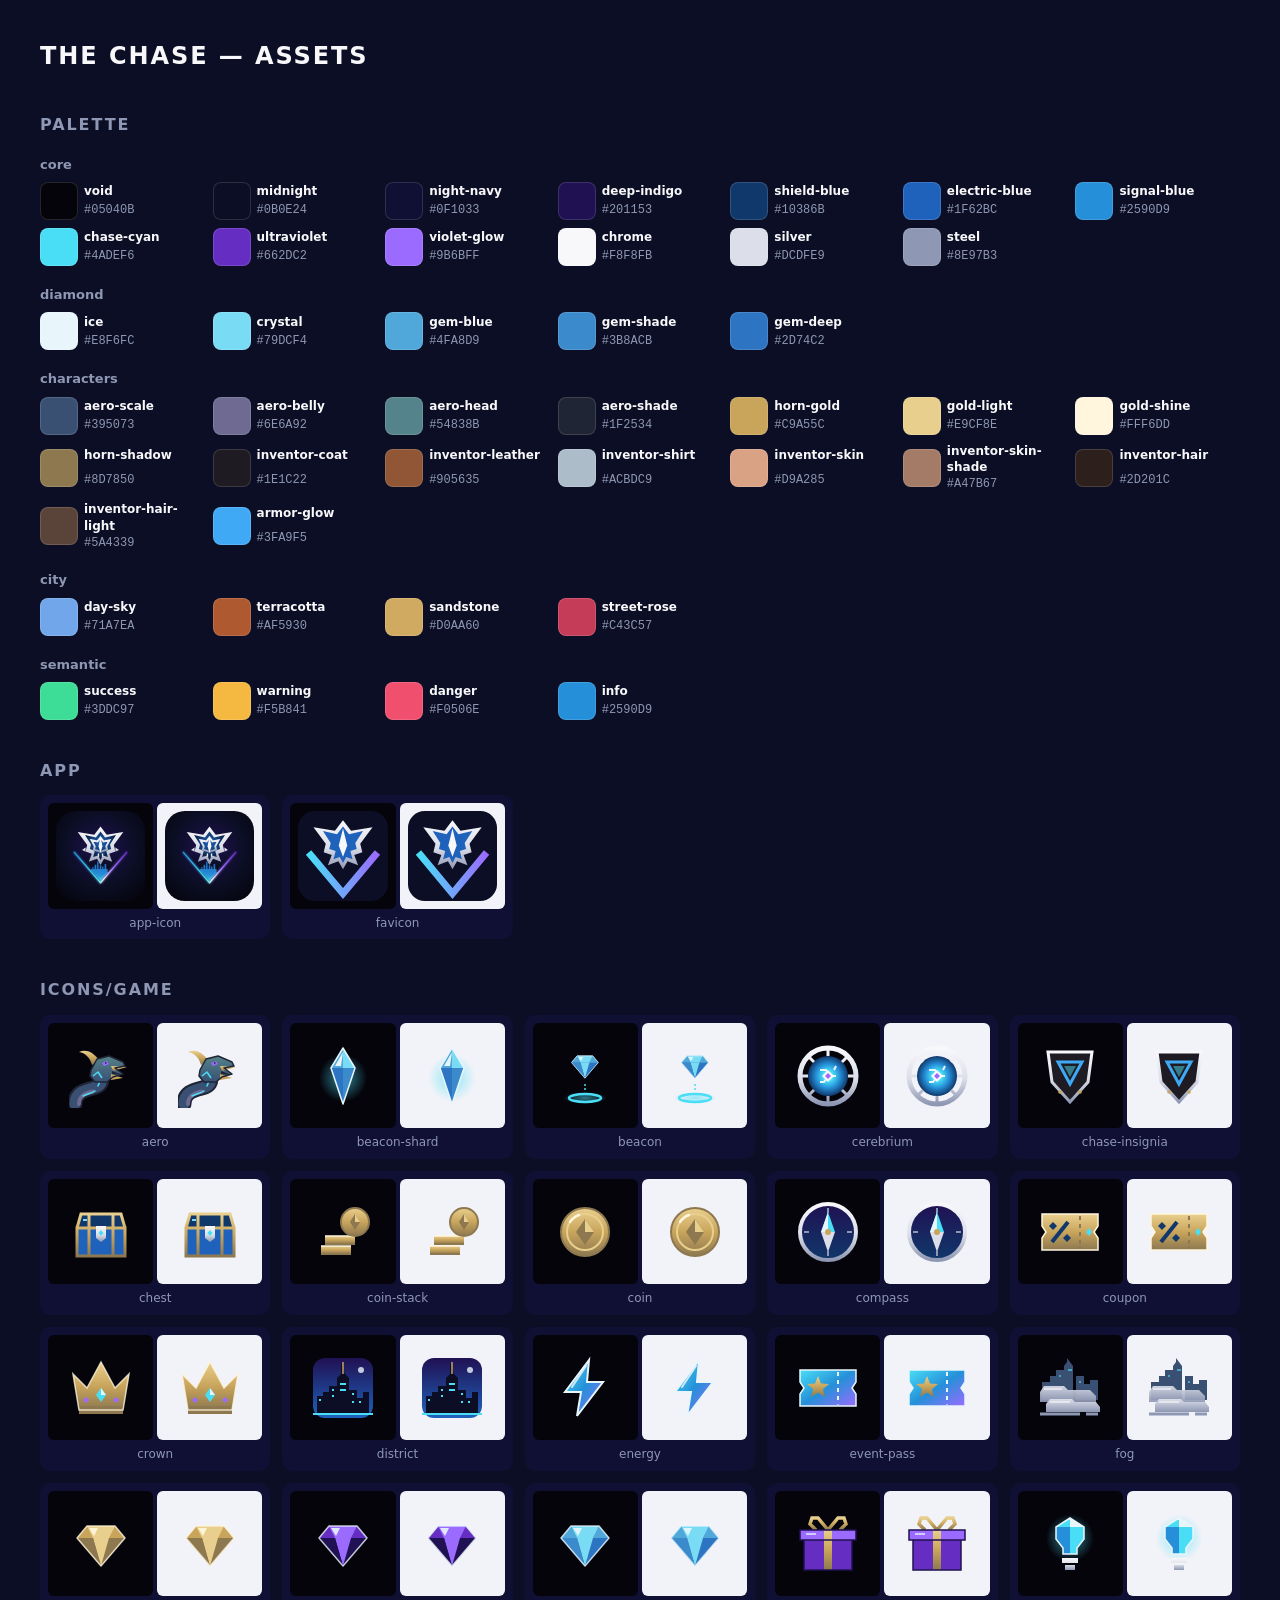
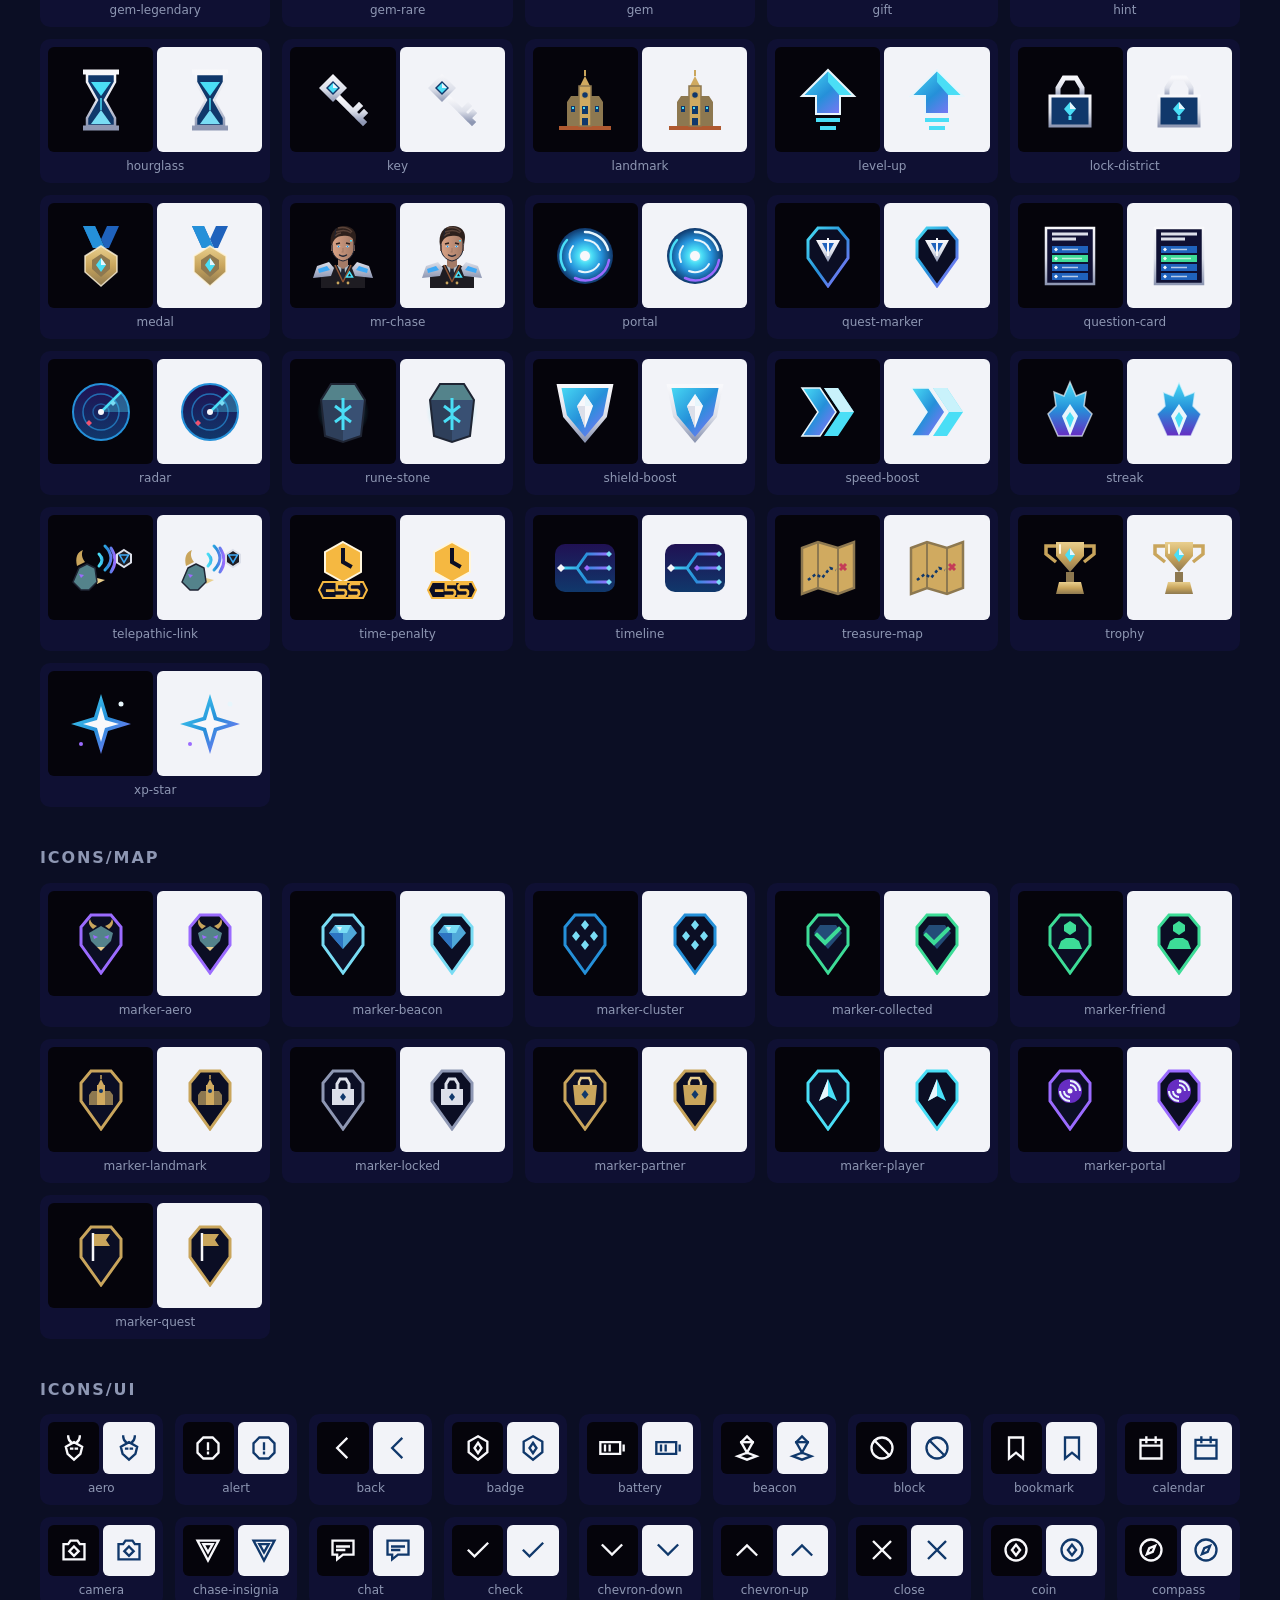
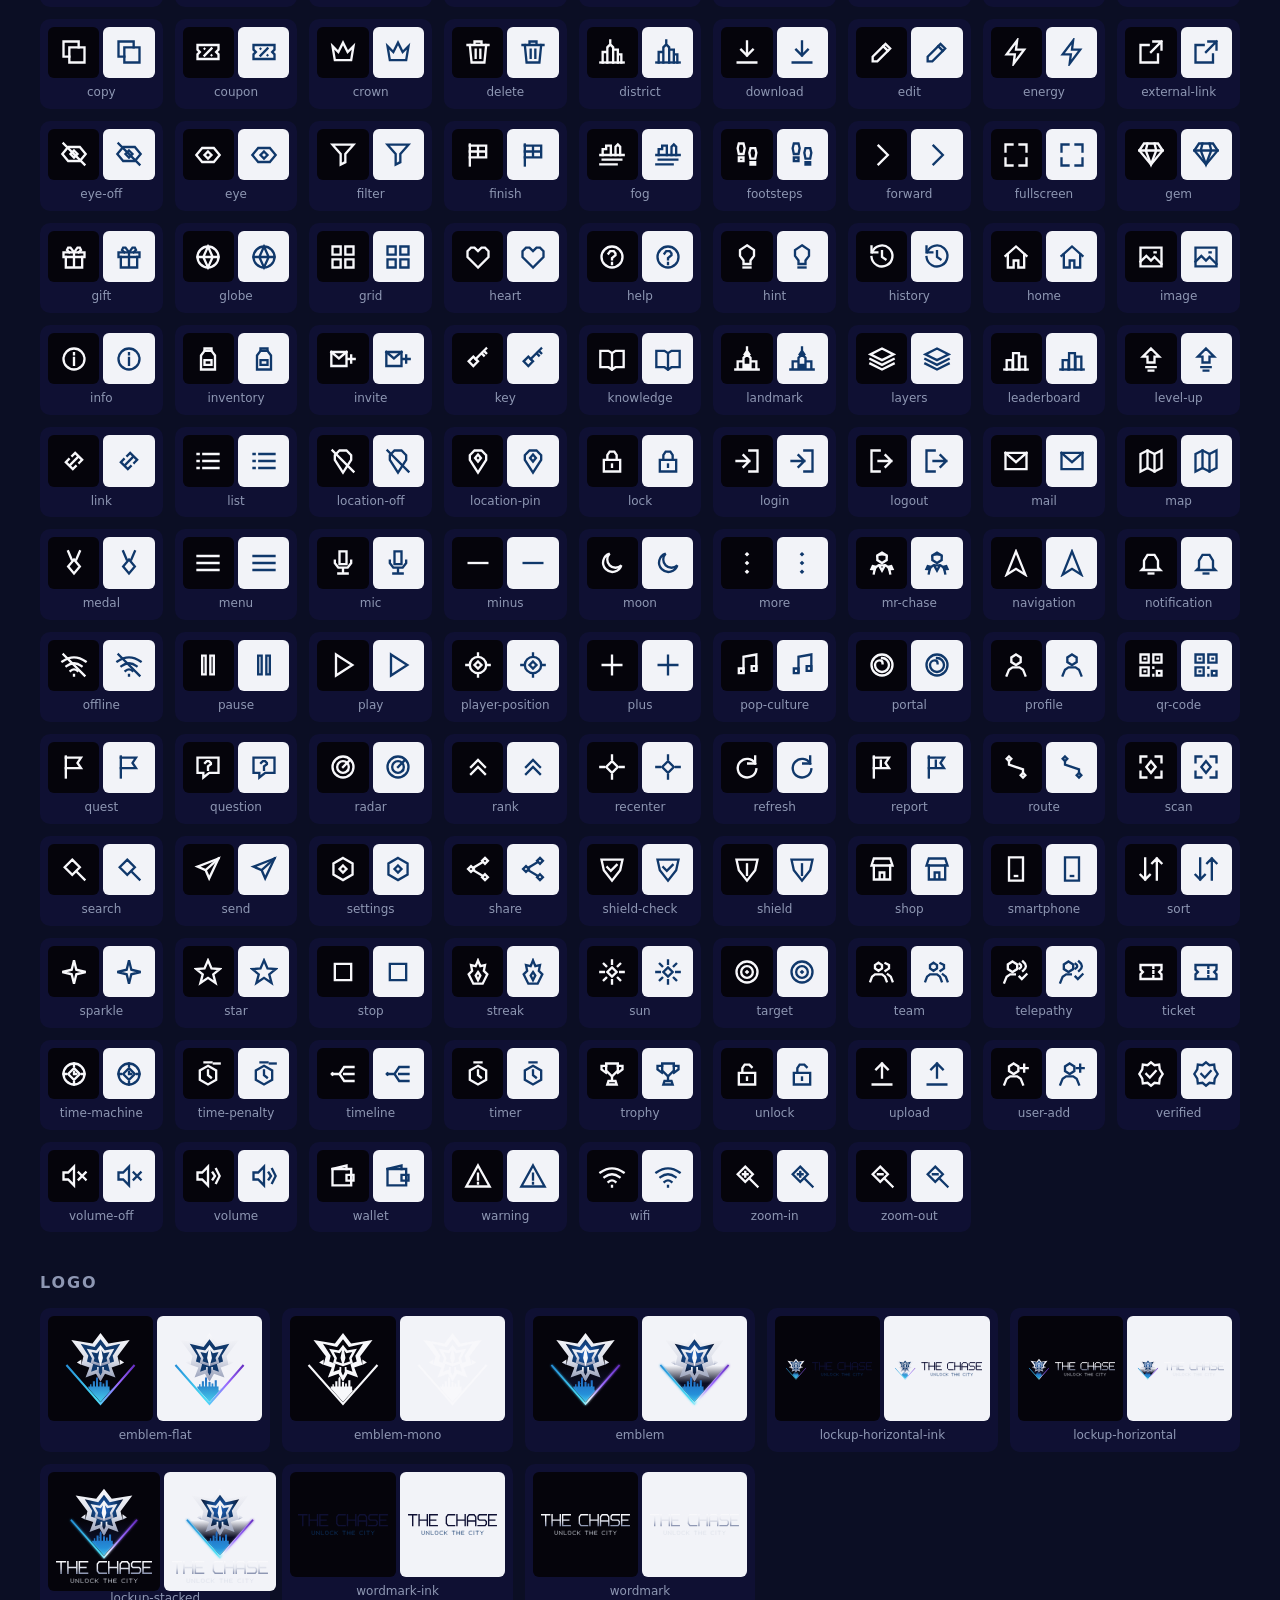
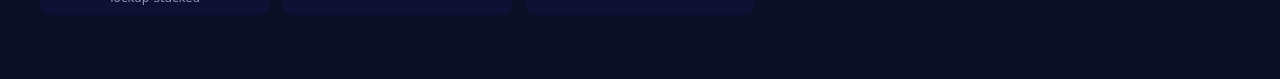
==== commit d9ecb1da: "feat(icons): add Mr. Arthur Chase portrait and UI icons Game icon: bust with slicked-back hair, temp" ====
--- a/assets/gallery.html
+++ b/assets/gallery.html
@@ -22,6 +22,6 @@
 .sw code{color:var(--muted)}
 </style></head><body>
 <h1>THE CHASE — ASSETS</h1>
-<h2>Palette</h2><h3>core</h3><div class=swatches><div class="sw"><span style="background:#05040B"></span><b>void</b><code>#05040B</code></div><div class="sw"><span style="background:#0B0E24"></span><b>midnight</b><code>#0B0E24</code></div><div class="sw"><span style="background:#0F1033"></span><b>night-navy</b><code>#0F1033</code></div><div class="sw"><span style="background:#201153"></span><b>deep-indigo</b><code>#201153</code></div><div class="sw"><span style="background:#10386B"></span><b>shield-blue</b><code>#10386B</code></div><div class="sw"><span style="background:#1F62BC"></span><b>electric-blue</b><code>#1F62BC</code></div><div class="sw"><span style="background:#2590D9"></span><b>signal-blue</b><code>#2590D9</code></div><div class="sw"><span style="background:#4ADEF6"></span><b>chase-cyan</b><code>#4ADEF6</code></div><div class="sw"><span style="background:#662DC2"></span><b>ultraviolet</b><code>#662DC2</code></div><div class="sw"><span style="background:#9B6BFF"></span><b>violet-glow</b><code>#9B6BFF</code></div><div class="sw"><span style="background:#F8F8FB"></span><b>chrome</b><code>#F8F8FB</code></div><div class="sw"><span style="background:#DCDFE9"></span><b>silver</b><code>#DCDFE9</code></div><div class="sw"><span style="background:#8E97B3"></span><b>steel</b><code>#8E97B3</code></div></div><h3>diamond</h3><div class=swatches><div class="sw"><span style="background:#E8F6FC"></span><b>ice</b><code>#E8F6FC</code></div><div class="sw"><span style="background:#79DCF4"></span><b>crystal</b><code>#79DCF4</code></div><div class="sw"><span style="background:#4FA8D9"></span><b>gem-blue</b><code>#4FA8D9</code></div><div class="sw"><span style="background:#3B8ACB"></span><b>gem-shade</b><code>#3B8ACB</code></div><div class="sw"><span style="background:#2D74C2"></span><b>gem-deep</b><code>#2D74C2</code></div></div><h3>characters</h3><div class=swatches><div class="sw"><span style="background:#395073"></span><b>aero-scale</b><code>#395073</code></div><div class="sw"><span style="background:#6E6A92"></span><b>aero-belly</b><code>#6E6A92</code></div><div class="sw"><span style="background:#54838B"></span><b>aero-head</b><code>#54838B</code></div><div class="sw"><span style="background:#1F2534"></span><b>aero-shade</b><code>#1F2534</code></div><div class="sw"><span style="background:#C9A55C"></span><b>horn-gold</b><code>#C9A55C</code></div><div class="sw"><span style="background:#E9CF8E"></span><b>gold-light</b><code>#E9CF8E</code></div><div class="sw"><span style="background:#FFF6DD"></span><b>gold-shine</b><code>#FFF6DD</code></div><div class="sw"><span style="background:#8D7850"></span><b>horn-shadow</b><code>#8D7850</code></div><div class="sw"><span style="background:#1E1C22"></span><b>inventor-coat</b><code>#1E1C22</code></div><div class="sw"><span style="background:#905635"></span><b>inventor-leather</b><code>#905635</code></div><div class="sw"><span style="background:#ACBDC9"></span><b>inventor-shirt</b><code>#ACBDC9</code></div><div class="sw"><span style="background:#3FA9F5"></span><b>armor-glow</b><code>#3FA9F5</code></div></div><h3>city</h3><div class=swatches><div class="sw"><span style="background:#71A7EA"></span><b>day-sky</b><code>#71A7EA</code></div><div class="sw"><span style="background:#AF5930"></span><b>terracotta</b><code>#AF5930</code></div><div class="sw"><span style="background:#D0AA60"></span><b>sandstone</b><code>#D0AA60</code></div><div class="sw"><span style="background:#C43C57"></span><b>street-rose</b><code>#C43C57</code></div></div><h3>semantic</h3><div class=swatches><div class="sw"><span style="background:#3DDC97"></span><b>success</b><code>#3DDC97</code></div><div class="sw"><span style="background:#F5B841"></span><b>warning</b><code>#F5B841</code></div><div class="sw"><span style="background:#F0506E"></span><b>danger</b><code>#F0506E</code></div><div class="sw"><span style="background:#2590D9"></span><b>info</b><code>#2590D9</code></div></div>
-<h2>app</h2><div class="grid"><figure><div class="pair"><div class="dark"><img src="app/app-icon.svg" alt=""></div><div class="light"><img src="app/app-icon.svg" alt=""></div></div><figcaption>app-icon</figcaption></figure><figure><div class="pair"><div class="dark"><img src="app/favicon.svg" alt=""></div><div class="light"><img src="app/favicon.svg" alt=""></div></div><figcaption>favicon</figcaption></figure></div><h2>icons/game</h2><div class="grid"><figure><div class="pair"><div class="dark"><img src="icons/game/aero.svg" alt=""></div><div class="light"><img src="icons/game/aero.svg" alt=""></div></div><figcaption>aero</figcaption></figure><figure><div class="pair"><div class="dark"><img src="icons/game/beacon-shard.svg" alt=""></div><div class="light"><img src="icons/game/beacon-shard.svg" alt=""></div></div><figcaption>beacon-shard</figcaption></figure><figure><div class="pair"><div class="dark"><img src="icons/game/beacon.svg" alt=""></div><div class="light"><img src="icons/game/beacon.svg" alt=""></div></div><figcaption>beacon</figcaption></figure><figure><div class="pair"><div class="dark"><img src="icons/game/cerebrium.svg" alt=""></div><div class="light"><img src="icons/game/cerebrium.svg" alt=""></div></div><figcaption>cerebrium</figcaption></figure><figure><div class="pair"><div class="dark"><img src="icons/game/chase-insignia.svg" alt=""></div><div class="light"><img src="icons/game/chase-insignia.svg" alt=""></div></div><figcaption>chase-insignia</figcaption></figure><figure><div class="pair"><div class="dark"><img src="icons/game/chest.svg" alt=""></div><div class="light"><img src="icons/game/chest.svg" alt=""></div></div><figcaption>chest</figcaption></figure><figure><div class="pair"><div class="dark"><img src="icons/game/coin-stack.svg" alt=""></div><div class="light"><img src="icons/game/coin-stack.svg" alt=""></div></div><figcaption>coin-stack</figcaption></figure><figure><div class="pair"><div class="dark"><img src="icons/game/coin.svg" alt=""></div><div class="light"><img src="icons/game/coin.svg" alt=""></div></div><figcaption>coin</figcaption></figure><figure><div class="pair"><div class="dark"><img src="icons/game/compass.svg" alt=""></div><div class="light"><img src="icons/game/compass.svg" alt=""></div></div><figcaption>compass</figcaption></figure><figure><div class="pair"><div class="dark"><img src="icons/game/coupon.svg" alt=""></div><div class="light"><img src="icons/game/coupon.svg" alt=""></div></div><figcaption>coupon</figcaption></figure><figure><div class="pair"><div class="dark"><img src="icons/game/crown.svg" alt=""></div><div class="light"><img src="icons/game/crown.svg" alt=""></div></div><figcaption>crown</figcaption></figure><figure><div class="pair"><div class="dark"><img src="icons/game/district.svg" alt=""></div><div class="light"><img src="icons/game/district.svg" alt=""></div></div><figcaption>district</figcaption></figure><figure><div class="pair"><div class="dark"><img src="icons/game/energy.svg" alt=""></div><div class="light"><img src="icons/game/energy.svg" alt=""></div></div><figcaption>energy</figcaption></figure><figure><div class="pair"><div class="dark"><img src="icons/game/event-pass.svg" alt=""></div><div class="light"><img src="icons/game/event-pass.svg" alt=""></div></div><figcaption>event-pass</figcaption></figure><figure><div class="pair"><div class="dark"><img src="icons/game/fog.svg" alt=""></div><div class="light"><img src="icons/game/fog.svg" alt=""></div></div><figcaption>fog</figcaption></figure><figure><div class="pair"><div class="dark"><img src="icons/game/gem-legendary.svg" alt=""></div><div class="light"><img src="icons/game/gem-legendary.svg" alt=""></div></div><figcaption>gem-legendary</figcaption></figure><figure><div class="pair"><div class="dark"><img src="icons/game/gem-rare.svg" alt=""></div><div class="light"><img src="icons/game/gem-rare.svg" alt=""></div></div><figcaption>gem-rare</figcaption></figure><figure><div class="pair"><div class="dark"><img src="icons/game/gem.svg" alt=""></div><div class="light"><img src="icons/game/gem.svg" alt=""></div></div><figcaption>gem</figcaption></figure><figure><div class="pair"><div class="dark"><img src="icons/game/gift.svg" alt=""></div><div class="light"><img src="icons/game/gift.svg" alt=""></div></div><figcaption>gift</figcaption></figure><figure><div class="pair"><div class="dark"><img src="icons/game/hint.svg" alt=""></div><div class="light"><img src="icons/game/hint.svg" alt=""></div></div><figcaption>hint</figcaption></figure><figure><div class="pair"><div class="dark"><img src="icons/game/hourglass.svg" alt=""></div><div class="light"><img src="icons/game/hourglass.svg" alt=""></div></div><figcaption>hourglass</figcaption></figure><figure><div class="pair"><div class="dark"><img src="icons/game/key.svg" alt=""></div><div class="light"><img src="icons/game/key.svg" alt=""></div></div><figcaption>key</figcaption></figure><figure><div class="pair"><div class="dark"><img src="icons/game/landmark.svg" alt=""></div><div class="light"><img src="icons/game/landmark.svg" alt=""></div></div><figcaption>landmark</figcaption></figure><figure><div class="pair"><div class="dark"><img src="icons/game/level-up.svg" alt=""></div><div class="light"><img src="icons/game/level-up.svg" alt=""></div></div><figcaption>level-up</figcaption></figure><figure><div class="pair"><div class="dark"><img src="icons/game/lock-district.svg" alt=""></div><div class="light"><img src="icons/game/lock-district.svg" alt=""></div></div><figcaption>lock-district</figcaption></figure><figure><div class="pair"><div class="dark"><img src="icons/game/medal.svg" alt=""></div><div class="light"><img src="icons/game/medal.svg" alt=""></div></div><figcaption>medal</figcaption></figure><figure><div class="pair"><div class="dark"><img src="icons/game/portal.svg" alt=""></div><div class="light"><img src="icons/game/portal.svg" alt=""></div></div><figcaption>portal</figcaption></figure><figure><div class="pair"><div class="dark"><img src="icons/game/quest-marker.svg" alt=""></div><div class="light"><img src="icons/game/quest-marker.svg" alt=""></div></div><figcaption>quest-marker</figcaption></figure><figure><div class="pair"><div class="dark"><img src="icons/game/question-card.svg" alt=""></div><div class="light"><img src="icons/game/question-card.svg" alt=""></div></div><figcaption>question-card</figcaption></figure><figure><div class="pair"><div class="dark"><img src="icons/game/radar.svg" alt=""></div><div class="light"><img src="icons/game/radar.svg" alt=""></div></div><figcaption>radar</figcaption></figure><figure><div class="pair"><div class="dark"><img src="icons/game/rune-stone.svg" alt=""></div><div class="light"><img src="icons/game/rune-stone.svg" alt=""></div></div><figcaption>rune-stone</figcaption></figure><figure><div class="pair"><div class="dark"><img src="icons/game/shield-boost.svg" alt=""></div><div class="light"><img src="icons/game/shield-boost.svg" alt=""></div></div><figcaption>shield-boost</figcaption></figure><figure><div class="pair"><div class="dark"><img src="icons/game/speed-boost.svg" alt=""></div><div class="light"><img src="icons/game/speed-boost.svg" alt=""></div></div><figcaption>speed-boost</figcaption></figure><figure><div class="pair"><div class="dark"><img src="icons/game/streak.svg" alt=""></div><div class="light"><img src="icons/game/streak.svg" alt=""></div></div><figcaption>streak</figcaption></figure><figure><div class="pair"><div class="dark"><img src="icons/game/telepathic-link.svg" alt=""></div><div class="light"><img src="icons/game/telepathic-link.svg" alt=""></div></div><figcaption>telepathic-link</figcaption></figure><figure><div class="pair"><div class="dark"><img src="icons/game/time-penalty.svg" alt=""></div><div class="light"><img src="icons/game/time-penalty.svg" alt=""></div></div><figcaption>time-penalty</figcaption></figure><figure><div class="pair"><div class="dark"><img src="icons/game/timeline.svg" alt=""></div><div class="light"><img src="icons/game/timeline.svg" alt=""></div></div><figcaption>timeline</figcaption></figure><figure><div class="pair"><div class="dark"><img src="icons/game/treasure-map.svg" alt=""></div><div class="light"><img src="icons/game/treasure-map.svg" alt=""></div></div><figcaption>treasure-map</figcaption></figure><figure><div class="pair"><div class="dark"><img src="icons/game/trophy.svg" alt=""></div><div class="light"><img src="icons/game/trophy.svg" alt=""></div></div><figcaption>trophy</figcaption></figure><figure><div class="pair"><div class="dark"><img src="icons/game/xp-star.svg" alt=""></div><div class="light"><img src="icons/game/xp-star.svg" alt=""></div></div><figcaption>xp-star</figcaption></figure></div><h2>icons/map</h2><div class="grid"><figure><div class="pair"><div class="dark"><img src="icons/map/marker-aero.svg" alt=""></div><div class="light"><img src="icons/map/marker-aero.svg" alt=""></div></div><figcaption>marker-aero</figcaption></figure><figure><div class="pair"><div class="dark"><img src="icons/map/marker-beacon.svg" alt=""></div><div class="light"><img src="icons/map/marker-beacon.svg" alt=""></div></div><figcaption>marker-beacon</figcaption></figure><figure><div class="pair"><div class="dark"><img src="icons/map/marker-cluster.svg" alt=""></div><div class="light"><img src="icons/map/marker-cluster.svg" alt=""></div></div><figcaption>marker-cluster</figcaption></figure><figure><div class="pair"><div class="dark"><img src="icons/map/marker-collected.svg" alt=""></div><div class="light"><img src="icons/map/marker-collected.svg" alt=""></div></div><figcaption>marker-collected</figcaption></figure><figure><div class="pair"><div class="dark"><img src="icons/map/marker-friend.svg" alt=""></div><div class="light"><img src="icons/map/marker-friend.svg" alt=""></div></div><figcaption>marker-friend</figcaption></figure><figure><div class="pair"><div class="dark"><img src="icons/map/marker-landmark.svg" alt=""></div><div class="light"><img src="icons/map/marker-landmark.svg" alt=""></div></div><figcaption>marker-landmark</figcaption></figure><figure><div class="pair"><div class="dark"><img src="icons/map/marker-locked.svg" alt=""></div><div class="light"><img src="icons/map/marker-locked.svg" alt=""></div></div><figcaption>marker-locked</figcaption></figure><figure><div class="pair"><div class="dark"><img src="icons/map/marker-partner.svg" alt=""></div><div class="light"><img src="icons/map/marker-partner.svg" alt=""></div></div><figcaption>marker-partner</figcaption></figure><figure><div class="pair"><div class="dark"><img src="icons/map/marker-player.svg" alt=""></div><div class="light"><img src="icons/map/marker-player.svg" alt=""></div></div><figcaption>marker-player</figcaption></figure><figure><div class="pair"><div class="dark"><img src="icons/map/marker-portal.svg" alt=""></div><div class="light"><img src="icons/map/marker-portal.svg" alt=""></div></div><figcaption>marker-portal</figcaption></figure><figure><div class="pair"><div class="dark"><img src="icons/map/marker-quest.svg" alt=""></div><div class="light"><img src="icons/map/marker-quest.svg" alt=""></div></div><figcaption>marker-quest</figcaption></figure></div><h2>icons/ui</h2><div class="grid small"><figure><div class="pair"><div class="dark"><span class="mask" style="-webkit-mask-image:url(icons/ui/aero.svg);mask-image:url(icons/ui/aero.svg)"></span></div><div class="light"><span class="mask" style="-webkit-mask-image:url(icons/ui/aero.svg);mask-image:url(icons/ui/aero.svg)"></span></div></div><figcaption>aero</figcaption></figure><figure><div class="pair"><div class="dark"><span class="mask" style="-webkit-mask-image:url(icons/ui/alert.svg);mask-image:url(icons/ui/alert.svg)"></span></div><div class="light"><span class="mask" style="-webkit-mask-image:url(icons/ui/alert.svg);mask-image:url(icons/ui/alert.svg)"></span></div></div><figcaption>alert</figcaption></figure><figure><div class="pair"><div class="dark"><span class="mask" style="-webkit-mask-image:url(icons/ui/back.svg);mask-image:url(icons/ui/back.svg)"></span></div><div class="light"><span class="mask" style="-webkit-mask-image:url(icons/ui/back.svg);mask-image:url(icons/ui/back.svg)"></span></div></div><figcaption>back</figcaption></figure><figure><div class="pair"><div class="dark"><span class="mask" style="-webkit-mask-image:url(icons/ui/badge.svg);mask-image:url(icons/ui/badge.svg)"></span></div><div class="light"><span class="mask" style="-webkit-mask-image:url(icons/ui/badge.svg);mask-image:url(icons/ui/badge.svg)"></span></div></div><figcaption>badge</figcaption></figure><figure><div class="pair"><div class="dark"><span class="mask" style="-webkit-mask-image:url(icons/ui/battery.svg);mask-image:url(icons/ui/battery.svg)"></span></div><div class="light"><span class="mask" style="-webkit-mask-image:url(icons/ui/battery.svg);mask-image:url(icons/ui/battery.svg)"></span></div></div><figcaption>battery</figcaption></figure><figure><div class="pair"><div class="dark"><span class="mask" style="-webkit-mask-image:url(icons/ui/beacon.svg);mask-image:url(icons/ui/beacon.svg)"></span></div><div class="light"><span class="mask" style="-webkit-mask-image:url(icons/ui/beacon.svg);mask-image:url(icons/ui/beacon.svg)"></span></div></div><figcaption>beacon</figcaption></figure><figure><div class="pair"><div class="dark"><span class="mask" style="-webkit-mask-image:url(icons/ui/block.svg);mask-image:url(icons/ui/block.svg)"></span></div><div class="light"><span class="mask" style="-webkit-mask-image:url(icons/ui/block.svg);mask-image:url(icons/ui/block.svg)"></span></div></div><figcaption>block</figcaption></figure><figure><div class="pair"><div class="dark"><span class="mask" style="-webkit-mask-image:url(icons/ui/bookmark.svg);mask-image:url(icons/ui/bookmark.svg)"></span></div><div class="light"><span class="mask" style="-webkit-mask-image:url(icons/ui/bookmark.svg);mask-image:url(icons/ui/bookmark.svg)"></span></div></div><figcaption>bookmark</figcaption></figure><figure><div class="pair"><div class="dark"><span class="mask" style="-webkit-mask-image:url(icons/ui/calendar.svg);mask-image:url(icons/ui/calendar.svg)"></span></div><div class="light"><span class="mask" style="-webkit-mask-image:url(icons/ui/calendar.svg);mask-image:url(icons/ui/calendar.svg)"></span></div></div><figcaption>calendar</figcaption></figure><figure><div class="pair"><div class="dark"><span class="mask" style="-webkit-mask-image:url(icons/ui/camera.svg);mask-image:url(icons/ui/camera.svg)"></span></div><div class="light"><span class="mask" style="-webkit-mask-image:url(icons/ui/camera.svg);mask-image:url(icons/ui/camera.svg)"></span></div></div><figcaption>camera</figcaption></figure><figure><div class="pair"><div class="dark"><span class="mask" style="-webkit-mask-image:url(icons/ui/chat.svg);mask-image:url(icons/ui/chat.svg)"></span></div><div class="light"><span class="mask" style="-webkit-mask-image:url(icons/ui/chat.svg);mask-image:url(icons/ui/chat.svg)"></span></div></div><figcaption>chat</figcaption></figure><figure><div class="pair"><div class="dark"><span class="mask" style="-webkit-mask-image:url(icons/ui/check.svg);mask-image:url(icons/ui/check.svg)"></span></div><div class="light"><span class="mask" style="-webkit-mask-image:url(icons/ui/check.svg);mask-image:url(icons/ui/check.svg)"></span></div></div><figcaption>check</figcaption></figure><figure><div class="pair"><div class="dark"><span class="mask" style="-webkit-mask-image:url(icons/ui/chevron-down.svg);mask-image:url(icons/ui/chevron-down.svg)"></span></div><div class="light"><span class="mask" style="-webkit-mask-image:url(icons/ui/chevron-down.svg);mask-image:url(icons/ui/chevron-down.svg)"></span></div></div><figcaption>chevron-down</figcaption></figure><figure><div class="pair"><div class="dark"><span class="mask" style="-webkit-mask-image:url(icons/ui/chevron-up.svg);mask-image:url(icons/ui/chevron-up.svg)"></span></div><div class="light"><span class="mask" style="-webkit-mask-image:url(icons/ui/chevron-up.svg);mask-image:url(icons/ui/chevron-up.svg)"></span></div></div><figcaption>chevron-up</figcaption></figure><figure><div class="pair"><div class="dark"><span class="mask" style="-webkit-mask-image:url(icons/ui/close.svg);mask-image:url(icons/ui/close.svg)"></span></div><div class="light"><span class="mask" style="-webkit-mask-image:url(icons/ui/close.svg);mask-image:url(icons/ui/close.svg)"></span></div></div><figcaption>close</figcaption></figure><figure><div class="pair"><div class="dark"><span class="mask" style="-webkit-mask-image:url(icons/ui/coin.svg);mask-image:url(icons/ui/coin.svg)"></span></div><div class="light"><span class="mask" style="-webkit-mask-image:url(icons/ui/coin.svg);mask-image:url(icons/ui/coin.svg)"></span></div></div><figcaption>coin</figcaption></figure><figure><div class="pair"><div class="dark"><span class="mask" style="-webkit-mask-image:url(icons/ui/compass.svg);mask-image:url(icons/ui/compass.svg)"></span></div><div class="light"><span class="mask" style="-webkit-mask-image:url(icons/ui/compass.svg);mask-image:url(icons/ui/compass.svg)"></span></div></div><figcaption>compass</figcaption></figure><figure><div class="pair"><div class="dark"><span class="mask" style="-webkit-mask-image:url(icons/ui/copy.svg);mask-image:url(icons/ui/copy.svg)"></span></div><div class="light"><span class="mask" style="-webkit-mask-image:url(icons/ui/copy.svg);mask-image:url(icons/ui/copy.svg)"></span></div></div><figcaption>copy</figcaption></figure><figure><div class="pair"><div class="dark"><span class="mask" style="-webkit-mask-image:url(icons/ui/coupon.svg);mask-image:url(icons/ui/coupon.svg)"></span></div><div class="light"><span class="mask" style="-webkit-mask-image:url(icons/ui/coupon.svg);mask-image:url(icons/ui/coupon.svg)"></span></div></div><figcaption>coupon</figcaption></figure><figure><div class="pair"><div class="dark"><span class="mask" style="-webkit-mask-image:url(icons/ui/crown.svg);mask-image:url(icons/ui/crown.svg)"></span></div><div class="light"><span class="mask" style="-webkit-mask-image:url(icons/ui/crown.svg);mask-image:url(icons/ui/crown.svg)"></span></div></div><figcaption>crown</figcaption></figure><figure><div class="pair"><div class="dark"><span class="mask" style="-webkit-mask-image:url(icons/ui/delete.svg);mask-image:url(icons/ui/delete.svg)"></span></div><div class="light"><span class="mask" style="-webkit-mask-image:url(icons/ui/delete.svg);mask-image:url(icons/ui/delete.svg)"></span></div></div><figcaption>delete</figcaption></figure><figure><div class="pair"><div class="dark"><span class="mask" style="-webkit-mask-image:url(icons/ui/district.svg);mask-image:url(icons/ui/district.svg)"></span></div><div class="light"><span class="mask" style="-webkit-mask-image:url(icons/ui/district.svg);mask-image:url(icons/ui/district.svg)"></span></div></div><figcaption>district</figcaption></figure><figure><div class="pair"><div class="dark"><span class="mask" style="-webkit-mask-image:url(icons/ui/download.svg);mask-image:url(icons/ui/download.svg)"></span></div><div class="light"><span class="mask" style="-webkit-mask-image:url(icons/ui/download.svg);mask-image:url(icons/ui/download.svg)"></span></div></div><figcaption>download</figcaption></figure><figure><div class="pair"><div class="dark"><span class="mask" style="-webkit-mask-image:url(icons/ui/edit.svg);mask-image:url(icons/ui/edit.svg)"></span></div><div class="light"><span class="mask" style="-webkit-mask-image:url(icons/ui/edit.svg);mask-image:url(icons/ui/edit.svg)"></span></div></div><figcaption>edit</figcaption></figure><figure><div class="pair"><div class="dark"><span class="mask" style="-webkit-mask-image:url(icons/ui/energy.svg);mask-image:url(icons/ui/energy.svg)"></span></div><div class="light"><span class="mask" style="-webkit-mask-image:url(icons/ui/energy.svg);mask-image:url(icons/ui/energy.svg)"></span></div></div><figcaption>energy</figcaption></figure><figure><div class="pair"><div class="dark"><span class="mask" style="-webkit-mask-image:url(icons/ui/external-link.svg);mask-image:url(icons/ui/external-link.svg)"></span></div><div class="light"><span class="mask" style="-webkit-mask-image:url(icons/ui/external-link.svg);mask-image:url(icons/ui/external-link.svg)"></span></div></div><figcaption>external-link</figcaption></figure><figure><div class="pair"><div class="dark"><span class="mask" style="-webkit-mask-image:url(icons/ui/eye-off.svg);mask-image:url(icons/ui/eye-off.svg)"></span></div><div class="light"><span class="mask" style="-webkit-mask-image:url(icons/ui/eye-off.svg);mask-image:url(icons/ui/eye-off.svg)"></span></div></div><figcaption>eye-off</figcaption></figure><figure><div class="pair"><div class="dark"><span class="mask" style="-webkit-mask-image:url(icons/ui/eye.svg);mask-image:url(icons/ui/eye.svg)"></span></div><div class="light"><span class="mask" style="-webkit-mask-image:url(icons/ui/eye.svg);mask-image:url(icons/ui/eye.svg)"></span></div></div><figcaption>eye</figcaption></figure><figure><div class="pair"><div class="dark"><span class="mask" style="-webkit-mask-image:url(icons/ui/filter.svg);mask-image:url(icons/ui/filter.svg)"></span></div><div class="light"><span class="mask" style="-webkit-mask-image:url(icons/ui/filter.svg);mask-image:url(icons/ui/filter.svg)"></span></div></div><figcaption>filter</figcaption></figure><figure><div class="pair"><div class="dark"><span class="mask" style="-webkit-mask-image:url(icons/ui/finish.svg);mask-image:url(icons/ui/finish.svg)"></span></div><div class="light"><span class="mask" style="-webkit-mask-image:url(icons/ui/finish.svg);mask-image:url(icons/ui/finish.svg)"></span></div></div><figcaption>finish</figcaption></figure><figure><div class="pair"><div class="dark"><span class="mask" style="-webkit-mask-image:url(icons/ui/fog.svg);mask-image:url(icons/ui/fog.svg)"></span></div><div class="light"><span class="mask" style="-webkit-mask-image:url(icons/ui/fog.svg);mask-image:url(icons/ui/fog.svg)"></span></div></div><figcaption>fog</figcaption></figure><figure><div class="pair"><div class="dark"><span class="mask" style="-webkit-mask-image:url(icons/ui/footsteps.svg);mask-image:url(icons/ui/footsteps.svg)"></span></div><div class="light"><span class="mask" style="-webkit-mask-image:url(icons/ui/footsteps.svg);mask-image:url(icons/ui/footsteps.svg)"></span></div></div><figcaption>footsteps</figcaption></figure><figure><div class="pair"><div class="dark"><span class="mask" style="-webkit-mask-image:url(icons/ui/forward.svg);mask-image:url(icons/ui/forward.svg)"></span></div><div class="light"><span class="mask" style="-webkit-mask-image:url(icons/ui/forward.svg);mask-image:url(icons/ui/forward.svg)"></span></div></div><figcaption>forward</figcaption></figure><figure><div class="pair"><div class="dark"><span class="mask" style="-webkit-mask-image:url(icons/ui/fullscreen.svg);mask-image:url(icons/ui/fullscreen.svg)"></span></div><div class="light"><span class="mask" style="-webkit-mask-image:url(icons/ui/fullscreen.svg);mask-image:url(icons/ui/fullscreen.svg)"></span></div></div><figcaption>fullscreen</figcaption></figure><figure><div class="pair"><div class="dark"><span class="mask" style="-webkit-mask-image:url(icons/ui/gem.svg);mask-image:url(icons/ui/gem.svg)"></span></div><div class="light"><span class="mask" style="-webkit-mask-image:url(icons/ui/gem.svg);mask-image:url(icons/ui/gem.svg)"></span></div></div><figcaption>gem</figcaption></figure><figure><div class="pair"><div class="dark"><span class="mask" style="-webkit-mask-image:url(icons/ui/gift.svg);mask-image:url(icons/ui/gift.svg)"></span></div><div class="light"><span class="mask" style="-webkit-mask-image:url(icons/ui/gift.svg);mask-image:url(icons/ui/gift.svg)"></span></div></div><figcaption>gift</figcaption></figure><figure><div class="pair"><div class="dark"><span class="mask" style="-webkit-mask-image:url(icons/ui/globe.svg);mask-image:url(icons/ui/globe.svg)"></span></div><div class="light"><span class="mask" style="-webkit-mask-image:url(icons/ui/globe.svg);mask-image:url(icons/ui/globe.svg)"></span></div></div><figcaption>globe</figcaption></figure><figure><div class="pair"><div class="dark"><span class="mask" style="-webkit-mask-image:url(icons/ui/grid.svg);mask-image:url(icons/ui/grid.svg)"></span></div><div class="light"><span class="mask" style="-webkit-mask-image:url(icons/ui/grid.svg);mask-image:url(icons/ui/grid.svg)"></span></div></div><figcaption>grid</figcaption></figure><figure><div class="pair"><div class="dark"><span class="mask" style="-webkit-mask-image:url(icons/ui/heart.svg);mask-image:url(icons/ui/heart.svg)"></span></div><div class="light"><span class="mask" style="-webkit-mask-image:url(icons/ui/heart.svg);mask-image:url(icons/ui/heart.svg)"></span></div></div><figcaption>heart</figcaption></figure><figure><div class="pair"><div class="dark"><span class="mask" style="-webkit-mask-image:url(icons/ui/help.svg);mask-image:url(icons/ui/help.svg)"></span></div><div class="light"><span class="mask" style="-webkit-mask-image:url(icons/ui/help.svg);mask-image:url(icons/ui/help.svg)"></span></div></div><figcaption>help</figcaption></figure><figure><div class="pair"><div class="dark"><span class="mask" style="-webkit-mask-image:url(icons/ui/hint.svg);mask-image:url(icons/ui/hint.svg)"></span></div><div class="light"><span class="mask" style="-webkit-mask-image:url(icons/ui/hint.svg);mask-image:url(icons/ui/hint.svg)"></span></div></div><figcaption>hint</figcaption></figure><figure><div class="pair"><div class="dark"><span class="mask" style="-webkit-mask-image:url(icons/ui/history.svg);mask-image:url(icons/ui/history.svg)"></span></div><div class="light"><span class="mask" style="-webkit-mask-image:url(icons/ui/history.svg);mask-image:url(icons/ui/history.svg)"></span></div></div><figcaption>history</figcaption></figure><figure><div class="pair"><div class="dark"><span class="mask" style="-webkit-mask-image:url(icons/ui/home.svg);mask-image:url(icons/ui/home.svg)"></span></div><div class="light"><span class="mask" style="-webkit-mask-image:url(icons/ui/home.svg);mask-image:url(icons/ui/home.svg)"></span></div></div><figcaption>home</figcaption></figure><figure><div class="pair"><div class="dark"><span class="mask" style="-webkit-mask-image:url(icons/ui/image.svg);mask-image:url(icons/ui/image.svg)"></span></div><div class="light"><span class="mask" style="-webkit-mask-image:url(icons/ui/image.svg);mask-image:url(icons/ui/image.svg)"></span></div></div><figcaption>image</figcaption></figure><figure><div class="pair"><div class="dark"><span class="mask" style="-webkit-mask-image:url(icons/ui/info.svg);mask-image:url(icons/ui/info.svg)"></span></div><div class="light"><span class="mask" style="-webkit-mask-image:url(icons/ui/info.svg);mask-image:url(icons/ui/info.svg)"></span></div></div><figcaption>info</figcaption></figure><figure><div class="pair"><div class="dark"><span class="mask" style="-webkit-mask-image:url(icons/ui/inventory.svg);mask-image:url(icons/ui/inventory.svg)"></span></div><div class="light"><span class="mask" style="-webkit-mask-image:url(icons/ui/inventory.svg);mask-image:url(icons/ui/inventory.svg)"></span></div></div><figcaption>inventory</figcaption></figure><figure><div class="pair"><div class="dark"><span class="mask" style="-webkit-mask-image:url(icons/ui/invite.svg);mask-image:url(icons/ui/invite.svg)"></span></div><div class="light"><span class="mask" style="-webkit-mask-image:url(icons/ui/invite.svg);mask-image:url(icons/ui/invite.svg)"></span></div></div><figcaption>invite</figcaption></figure><figure><div class="pair"><div class="dark"><span class="mask" style="-webkit-mask-image:url(icons/ui/key.svg);mask-image:url(icons/ui/key.svg)"></span></div><div class="light"><span class="mask" style="-webkit-mask-image:url(icons/ui/key.svg);mask-image:url(icons/ui/key.svg)"></span></div></div><figcaption>key</figcaption></figure><figure><div class="pair"><div class="dark"><span class="mask" style="-webkit-mask-image:url(icons/ui/knowledge.svg);mask-image:url(icons/ui/knowledge.svg)"></span></div><div class="light"><span class="mask" style="-webkit-mask-image:url(icons/ui/knowledge.svg);mask-image:url(icons/ui/knowledge.svg)"></span></div></div><figcaption>knowledge</figcaption></figure><figure><div class="pair"><div class="dark"><span class="mask" style="-webkit-mask-image:url(icons/ui/landmark.svg);mask-image:url(icons/ui/landmark.svg)"></span></div><div class="light"><span class="mask" style="-webkit-mask-image:url(icons/ui/landmark.svg);mask-image:url(icons/ui/landmark.svg)"></span></div></div><figcaption>landmark</figcaption></figure><figure><div class="pair"><div class="dark"><span class="mask" style="-webkit-mask-image:url(icons/ui/layers.svg);mask-image:url(icons/ui/layers.svg)"></span></div><div class="light"><span class="mask" style="-webkit-mask-image:url(icons/ui/layers.svg);mask-image:url(icons/ui/layers.svg)"></span></div></div><figcaption>layers</figcaption></figure><figure><div class="pair"><div class="dark"><span class="mask" style="-webkit-mask-image:url(icons/ui/leaderboard.svg);mask-image:url(icons/ui/leaderboard.svg)"></span></div><div class="light"><span class="mask" style="-webkit-mask-image:url(icons/ui/leaderboard.svg);mask-image:url(icons/ui/leaderboard.svg)"></span></div></div><figcaption>leaderboard</figcaption></figure><figure><div class="pair"><div class="dark"><span class="mask" style="-webkit-mask-image:url(icons/ui/level-up.svg);mask-image:url(icons/ui/level-up.svg)"></span></div><div class="light"><span class="mask" style="-webkit-mask-image:url(icons/ui/level-up.svg);mask-image:url(icons/ui/level-up.svg)"></span></div></div><figcaption>level-up</figcaption></figure><figure><div class="pair"><div class="dark"><span class="mask" style="-webkit-mask-image:url(icons/ui/link.svg);mask-image:url(icons/ui/link.svg)"></span></div><div class="light"><span class="mask" style="-webkit-mask-image:url(icons/ui/link.svg);mask-image:url(icons/ui/link.svg)"></span></div></div><figcaption>link</figcaption></figure><figure><div class="pair"><div class="dark"><span class="mask" style="-webkit-mask-image:url(icons/ui/list.svg);mask-image:url(icons/ui/list.svg)"></span></div><div class="light"><span class="mask" style="-webkit-mask-image:url(icons/ui/list.svg);mask-image:url(icons/ui/list.svg)"></span></div></div><figcaption>list</figcaption></figure><figure><div class="pair"><div class="dark"><span class="mask" style="-webkit-mask-image:url(icons/ui/location-off.svg);mask-image:url(icons/ui/location-off.svg)"></span></div><div class="light"><span class="mask" style="-webkit-mask-image:url(icons/ui/location-off.svg);mask-image:url(icons/ui/location-off.svg)"></span></div></div><figcaption>location-off</figcaption></figure><figure><div class="pair"><div class="dark"><span class="mask" style="-webkit-mask-image:url(icons/ui/location-pin.svg);mask-image:url(icons/ui/location-pin.svg)"></span></div><div class="light"><span class="mask" style="-webkit-mask-image:url(icons/ui/location-pin.svg);mask-image:url(icons/ui/location-pin.svg)"></span></div></div><figcaption>location-pin</figcaption></figure><figure><div class="pair"><div class="dark"><span class="mask" style="-webkit-mask-image:url(icons/ui/lock.svg);mask-image:url(icons/ui/lock.svg)"></span></div><div class="light"><span class="mask" style="-webkit-mask-image:url(icons/ui/lock.svg);mask-image:url(icons/ui/lock.svg)"></span></div></div><figcaption>lock</figcaption></figure><figure><div class="pair"><div class="dark"><span class="mask" style="-webkit-mask-image:url(icons/ui/login.svg);mask-image:url(icons/ui/login.svg)"></span></div><div class="light"><span class="mask" style="-webkit-mask-image:url(icons/ui/login.svg);mask-image:url(icons/ui/login.svg)"></span></div></div><figcaption>login</figcaption></figure><figure><div class="pair"><div class="dark"><span class="mask" style="-webkit-mask-image:url(icons/ui/logout.svg);mask-image:url(icons/ui/logout.svg)"></span></div><div class="light"><span class="mask" style="-webkit-mask-image:url(icons/ui/logout.svg);mask-image:url(icons/ui/logout.svg)"></span></div></div><figcaption>logout</figcaption></figure><figure><div class="pair"><div class="dark"><span class="mask" style="-webkit-mask-image:url(icons/ui/mail.svg);mask-image:url(icons/ui/mail.svg)"></span></div><div class="light"><span class="mask" style="-webkit-mask-image:url(icons/ui/mail.svg);mask-image:url(icons/ui/mail.svg)"></span></div></div><figcaption>mail</figcaption></figure><figure><div class="pair"><div class="dark"><span class="mask" style="-webkit-mask-image:url(icons/ui/map.svg);mask-image:url(icons/ui/map.svg)"></span></div><div class="light"><span class="mask" style="-webkit-mask-image:url(icons/ui/map.svg);mask-image:url(icons/ui/map.svg)"></span></div></div><figcaption>map</figcaption></figure><figure><div class="pair"><div class="dark"><span class="mask" style="-webkit-mask-image:url(icons/ui/medal.svg);mask-image:url(icons/ui/medal.svg)"></span></div><div class="light"><span class="mask" style="-webkit-mask-image:url(icons/ui/medal.svg);mask-image:url(icons/ui/medal.svg)"></span></div></div><figcaption>medal</figcaption></figure><figure><div class="pair"><div class="dark"><span class="mask" style="-webkit-mask-image:url(icons/ui/menu.svg);mask-image:url(icons/ui/menu.svg)"></span></div><div class="light"><span class="mask" style="-webkit-mask-image:url(icons/ui/menu.svg);mask-image:url(icons/ui/menu.svg)"></span></div></div><figcaption>menu</figcaption></figure><figure><div class="pair"><div class="dark"><span class="mask" style="-webkit-mask-image:url(icons/ui/mic.svg);mask-image:url(icons/ui/mic.svg)"></span></div><div class="light"><span class="mask" style="-webkit-mask-image:url(icons/ui/mic.svg);mask-image:url(icons/ui/mic.svg)"></span></div></div><figcaption>mic</figcaption></figure><figure><div class="pair"><div class="dark"><span class="mask" style="-webkit-mask-image:url(icons/ui/minus.svg);mask-image:url(icons/ui/minus.svg)"></span></div><div class="light"><span class="mask" style="-webkit-mask-image:url(icons/ui/minus.svg);mask-image:url(icons/ui/minus.svg)"></span></div></div><figcaption>minus</figcaption></figure><figure><div class="pair"><div class="dark"><span class="mask" style="-webkit-mask-image:url(icons/ui/moon.svg);mask-image:url(icons/ui/moon.svg)"></span></div><div class="light"><span class="mask" style="-webkit-mask-image:url(icons/ui/moon.svg);mask-image:url(icons/ui/moon.svg)"></span></div></div><figcaption>moon</figcaption></figure><figure><div class="pair"><div class="dark"><span class="mask" style="-webkit-mask-image:url(icons/ui/more.svg);mask-image:url(icons/ui/more.svg)"></span></div><div class="light"><span class="mask" style="-webkit-mask-image:url(icons/ui/more.svg);mask-image:url(icons/ui/more.svg)"></span></div></div><figcaption>more</figcaption></figure><figure><div class="pair"><div class="dark"><span class="mask" style="-webkit-mask-image:url(icons/ui/mr-chase.svg);mask-image:url(icons/ui/mr-chase.svg)"></span></div><div class="light"><span class="mask" style="-webkit-mask-image:url(icons/ui/mr-chase.svg);mask-image:url(icons/ui/mr-chase.svg)"></span></div></div><figcaption>mr-chase</figcaption></figure><figure><div class="pair"><div class="dark"><span class="mask" style="-webkit-mask-image:url(icons/ui/navigation.svg);mask-image:url(icons/ui/navigation.svg)"></span></div><div class="light"><span class="mask" style="-webkit-mask-image:url(icons/ui/navigation.svg);mask-image:url(icons/ui/navigation.svg)"></span></div></div><figcaption>navigation</figcaption></figure><figure><div class="pair"><div class="dark"><span class="mask" style="-webkit-mask-image:url(icons/ui/notification.svg);mask-image:url(icons/ui/notification.svg)"></span></div><div class="light"><span class="mask" style="-webkit-mask-image:url(icons/ui/notification.svg);mask-image:url(icons/ui/notification.svg)"></span></div></div><figcaption>notification</figcaption></figure><figure><div class="pair"><div class="dark"><span class="mask" style="-webkit-mask-image:url(icons/ui/offline.svg);mask-image:url(icons/ui/offline.svg)"></span></div><div class="light"><span class="mask" style="-webkit-mask-image:url(icons/ui/offline.svg);mask-image:url(icons/ui/offline.svg)"></span></div></div><figcaption>offline</figcaption></figure><figure><div class="pair"><div class="dark"><span class="mask" style="-webkit-mask-image:url(icons/ui/pause.svg);mask-image:url(icons/ui/pause.svg)"></span></div><div class="light"><span class="mask" style="-webkit-mask-image:url(icons/ui/pause.svg);mask-image:url(icons/ui/pause.svg)"></span></div></div><figcaption>pause</figcaption></figure><figure><div class="pair"><div class="dark"><span class="mask" style="-webkit-mask-image:url(icons/ui/play.svg);mask-image:url(icons/ui/play.svg)"></span></div><div class="light"><span class="mask" style="-webkit-mask-image:url(icons/ui/play.svg);mask-image:url(icons/ui/play.svg)"></span></div></div><figcaption>play</figcaption></figure><figure><div class="pair"><div class="dark"><span class="mask" style="-webkit-mask-image:url(icons/ui/player-position.svg);mask-image:url(icons/ui/player-position.svg)"></span></div><div class="light"><span class="mask" style="-webkit-mask-image:url(icons/ui/player-position.svg);mask-image:url(icons/ui/player-position.svg)"></span></div></div><figcaption>player-position</figcaption></figure><figure><div class="pair"><div class="dark"><span class="mask" style="-webkit-mask-image:url(icons/ui/plus.svg);mask-image:url(icons/ui/plus.svg)"></span></div><div class="light"><span class="mask" style="-webkit-mask-image:url(icons/ui/plus.svg);mask-image:url(icons/ui/plus.svg)"></span></div></div><figcaption>plus</figcaption></figure><figure><div class="pair"><div class="dark"><span class="mask" style="-webkit-mask-image:url(icons/ui/pop-culture.svg);mask-image:url(icons/ui/pop-culture.svg)"></span></div><div class="light"><span class="mask" style="-webkit-mask-image:url(icons/ui/pop-culture.svg);mask-image:url(icons/ui/pop-culture.svg)"></span></div></div><figcaption>pop-culture</figcaption></figure><figure><div class="pair"><div class="dark"><span class="mask" style="-webkit-mask-image:url(icons/ui/portal.svg);mask-image:url(icons/ui/portal.svg)"></span></div><div class="light"><span class="mask" style="-webkit-mask-image:url(icons/ui/portal.svg);mask-image:url(icons/ui/portal.svg)"></span></div></div><figcaption>portal</figcaption></figure><figure><div class="pair"><div class="dark"><span class="mask" style="-webkit-mask-image:url(icons/ui/profile.svg);mask-image:url(icons/ui/profile.svg)"></span></div><div class="light"><span class="mask" style="-webkit-mask-image:url(icons/ui/profile.svg);mask-image:url(icons/ui/profile.svg)"></span></div></div><figcaption>profile</figcaption></figure><figure><div class="pair"><div class="dark"><span class="mask" style="-webkit-mask-image:url(icons/ui/qr-code.svg);mask-image:url(icons/ui/qr-code.svg)"></span></div><div class="light"><span class="mask" style="-webkit-mask-image:url(icons/ui/qr-code.svg);mask-image:url(icons/ui/qr-code.svg)"></span></div></div><figcaption>qr-code</figcaption></figure><figure><div class="pair"><div class="dark"><span class="mask" style="-webkit-mask-image:url(icons/ui/quest.svg);mask-image:url(icons/ui/quest.svg)"></span></div><div class="light"><span class="mask" style="-webkit-mask-image:url(icons/ui/quest.svg);mask-image:url(icons/ui/quest.svg)"></span></div></div><figcaption>quest</figcaption></figure><figure><div class="pair"><div class="dark"><span class="mask" style="-webkit-mask-image:url(icons/ui/question.svg);mask-image:url(icons/ui/question.svg)"></span></div><div class="light"><span class="mask" style="-webkit-mask-image:url(icons/ui/question.svg);mask-image:url(icons/ui/question.svg)"></span></div></div><figcaption>question</figcaption></figure><figure><div class="pair"><div class="dark"><span class="mask" style="-webkit-mask-image:url(icons/ui/radar.svg);mask-image:url(icons/ui/radar.svg)"></span></div><div class="light"><span class="mask" style="-webkit-mask-image:url(icons/ui/radar.svg);mask-image:url(icons/ui/radar.svg)"></span></div></div><figcaption>radar</figcaption></figure><figure><div class="pair"><div class="dark"><span class="mask" style="-webkit-mask-image:url(icons/ui/rank.svg);mask-image:url(icons/ui/rank.svg)"></span></div><div class="light"><span class="mask" style="-webkit-mask-image:url(icons/ui/rank.svg);mask-image:url(icons/ui/rank.svg)"></span></div></div><figcaption>rank</figcaption></figure><figure><div class="pair"><div class="dark"><span class="mask" style="-webkit-mask-image:url(icons/ui/recenter.svg);mask-image:url(icons/ui/recenter.svg)"></span></div><div class="light"><span class="mask" style="-webkit-mask-image:url(icons/ui/recenter.svg);mask-image:url(icons/ui/recenter.svg)"></span></div></div><figcaption>recenter</figcaption></figure><figure><div class="pair"><div class="dark"><span class="mask" style="-webkit-mask-image:url(icons/ui/refresh.svg);mask-image:url(icons/ui/refresh.svg)"></span></div><div class="light"><span class="mask" style="-webkit-mask-image:url(icons/ui/refresh.svg);mask-image:url(icons/ui/refresh.svg)"></span></div></div><figcaption>refresh</figcaption></figure><figure><div class="pair"><div class="dark"><span class="mask" style="-webkit-mask-image:url(icons/ui/report.svg);mask-image:url(icons/ui/report.svg)"></span></div><div class="light"><span class="mask" style="-webkit-mask-image:url(icons/ui/report.svg);mask-image:url(icons/ui/report.svg)"></span></div></div><figcaption>report</figcaption></figure><figure><div class="pair"><div class="dark"><span class="mask" style="-webkit-mask-image:url(icons/ui/route.svg);mask-image:url(icons/ui/route.svg)"></span></div><div class="light"><span class="mask" style="-webkit-mask-image:url(icons/ui/route.svg);mask-image:url(icons/ui/route.svg)"></span></div></div><figcaption>route</figcaption></figure><figure><div class="pair"><div class="dark"><span class="mask" style="-webkit-mask-image:url(icons/ui/scan.svg);mask-image:url(icons/ui/scan.svg)"></span></div><div class="light"><span class="mask" style="-webkit-mask-image:url(icons/ui/scan.svg);mask-image:url(icons/ui/scan.svg)"></span></div></div><figcaption>scan</figcaption></figure><figure><div class="pair"><div class="dark"><span class="mask" style="-webkit-mask-image:url(icons/ui/search.svg);mask-image:url(icons/ui/search.svg)"></span></div><div class="light"><span class="mask" style="-webkit-mask-image:url(icons/ui/search.svg);mask-image:url(icons/ui/search.svg)"></span></div></div><figcaption>search</figcaption></figure><figure><div class="pair"><div class="dark"><span class="mask" style="-webkit-mask-image:url(icons/ui/send.svg);mask-image:url(icons/ui/send.svg)"></span></div><div class="light"><span class="mask" style="-webkit-mask-image:url(icons/ui/send.svg);mask-image:url(icons/ui/send.svg)"></span></div></div><figcaption>send</figcaption></figure><figure><div class="pair"><div class="dark"><span class="mask" style="-webkit-mask-image:url(icons/ui/settings.svg);mask-image:url(icons/ui/settings.svg)"></span></div><div class="light"><span class="mask" style="-webkit-mask-image:url(icons/ui/settings.svg);mask-image:url(icons/ui/settings.svg)"></span></div></div><figcaption>settings</figcaption></figure><figure><div class="pair"><div class="dark"><span class="mask" style="-webkit-mask-image:url(icons/ui/share.svg);mask-image:url(icons/ui/share.svg)"></span></div><div class="light"><span class="mask" style="-webkit-mask-image:url(icons/ui/share.svg);mask-image:url(icons/ui/share.svg)"></span></div></div><figcaption>share</figcaption></figure><figure><div class="pair"><div class="dark"><span class="mask" style="-webkit-mask-image:url(icons/ui/shield-check.svg);mask-image:url(icons/ui/shield-check.svg)"></span></div><div class="light"><span class="mask" style="-webkit-mask-image:url(icons/ui/shield-check.svg);mask-image:url(icons/ui/shield-check.svg)"></span></div></div><figcaption>shield-check</figcaption></figure><figure><div class="pair"><div class="dark"><span class="mask" style="-webkit-mask-image:url(icons/ui/shield.svg);mask-image:url(icons/ui/shield.svg)"></span></div><div class="light"><span class="mask" style="-webkit-mask-image:url(icons/ui/shield.svg);mask-image:url(icons/ui/shield.svg)"></span></div></div><figcaption>shield</figcaption></figure><figure><div class="pair"><div class="dark"><span class="mask" style="-webkit-mask-image:url(icons/ui/shop.svg);mask-image:url(icons/ui/shop.svg)"></span></div><div class="light"><span class="mask" style="-webkit-mask-image:url(icons/ui/shop.svg);mask-image:url(icons/ui/shop.svg)"></span></div></div><figcaption>shop</figcaption></figure><figure><div class="pair"><div class="dark"><span class="mask" style="-webkit-mask-image:url(icons/ui/smartphone.svg);mask-image:url(icons/ui/smartphone.svg)"></span></div><div class="light"><span class="mask" style="-webkit-mask-image:url(icons/ui/smartphone.svg);mask-image:url(icons/ui/smartphone.svg)"></span></div></div><figcaption>smartphone</figcaption></figure><figure><div class="pair"><div class="dark"><span class="mask" style="-webkit-mask-image:url(icons/ui/sort.svg);mask-image:url(icons/ui/sort.svg)"></span></div><div class="light"><span class="mask" style="-webkit-mask-image:url(icons/ui/sort.svg);mask-image:url(icons/ui/sort.svg)"></span></div></div><figcaption>sort</figcaption></figure><figure><div class="pair"><div class="dark"><span class="mask" style="-webkit-mask-image:url(icons/ui/sparkle.svg);mask-image:url(icons/ui/sparkle.svg)"></span></div><div class="light"><span class="mask" style="-webkit-mask-image:url(icons/ui/sparkle.svg);mask-image:url(icons/ui/sparkle.svg)"></span></div></div><figcaption>sparkle</figcaption></figure><figure><div class="pair"><div class="dark"><span class="mask" style="-webkit-mask-image:url(icons/ui/star.svg);mask-image:url(icons/ui/star.svg)"></span></div><div class="light"><span class="mask" style="-webkit-mask-image:url(icons/ui/star.svg);mask-image:url(icons/ui/star.svg)"></span></div></div><figcaption>star</figcaption></figure><figure><div class="pair"><div class="dark"><span class="mask" style="-webkit-mask-image:url(icons/ui/stop.svg);mask-image:url(icons/ui/stop.svg)"></span></div><div class="light"><span class="mask" style="-webkit-mask-image:url(icons/ui/stop.svg);mask-image:url(icons/ui/stop.svg)"></span></div></div><figcaption>stop</figcaption></figure><figure><div class="pair"><div class="dark"><span class="mask" style="-webkit-mask-image:url(icons/ui/streak.svg);mask-image:url(icons/ui/streak.svg)"></span></div><div class="light"><span class="mask" style="-webkit-mask-image:url(icons/ui/streak.svg);mask-image:url(icons/ui/streak.svg)"></span></div></div><figcaption>streak</figcaption></figure><figure><div class="pair"><div class="dark"><span class="mask" style="-webkit-mask-image:url(icons/ui/sun.svg);mask-image:url(icons/ui/sun.svg)"></span></div><div class="light"><span class="mask" style="-webkit-mask-image:url(icons/ui/sun.svg);mask-image:url(icons/ui/sun.svg)"></span></div></div><figcaption>sun</figcaption></figure><figure><div class="pair"><div class="dark"><span class="mask" style="-webkit-mask-image:url(icons/ui/target.svg);mask-image:url(icons/ui/target.svg)"></span></div><div class="light"><span class="mask" style="-webkit-mask-image:url(icons/ui/target.svg);mask-image:url(icons/ui/target.svg)"></span></div></div><figcaption>target</figcaption></figure><figure><div class="pair"><div class="dark"><span class="mask" style="-webkit-mask-image:url(icons/ui/team.svg);mask-image:url(icons/ui/team.svg)"></span></div><div class="light"><span class="mask" style="-webkit-mask-image:url(icons/ui/team.svg);mask-image:url(icons/ui/team.svg)"></span></div></div><figcaption>team</figcaption></figure><figure><div class="pair"><div class="dark"><span class="mask" style="-webkit-mask-image:url(icons/ui/telepathy.svg);mask-image:url(icons/ui/telepathy.svg)"></span></div><div class="light"><span class="mask" style="-webkit-mask-image:url(icons/ui/telepathy.svg);mask-image:url(icons/ui/telepathy.svg)"></span></div></div><figcaption>telepathy</figcaption></figure><figure><div class="pair"><div class="dark"><span class="mask" style="-webkit-mask-image:url(icons/ui/ticket.svg);mask-image:url(icons/ui/ticket.svg)"></span></div><div class="light"><span class="mask" style="-webkit-mask-image:url(icons/ui/ticket.svg);mask-image:url(icons/ui/ticket.svg)"></span></div></div><figcaption>ticket</figcaption></figure><figure><div class="pair"><div class="dark"><span class="mask" style="-webkit-mask-image:url(icons/ui/time-machine.svg);mask-image:url(icons/ui/time-machine.svg)"></span></div><div class="light"><span class="mask" style="-webkit-mask-image:url(icons/ui/time-machine.svg);mask-image:url(icons/ui/time-machine.svg)"></span></div></div><figcaption>time-machine</figcaption></figure><figure><div class="pair"><div class="dark"><span class="mask" style="-webkit-mask-image:url(icons/ui/time-penalty.svg);mask-image:url(icons/ui/time-penalty.svg)"></span></div><div class="light"><span class="mask" style="-webkit-mask-image:url(icons/ui/time-penalty.svg);mask-image:url(icons/ui/time-penalty.svg)"></span></div></div><figcaption>time-penalty</figcaption></figure><figure><div class="pair"><div class="dark"><span class="mask" style="-webkit-mask-image:url(icons/ui/timeline.svg);mask-image:url(icons/ui/timeline.svg)"></span></div><div class="light"><span class="mask" style="-webkit-mask-image:url(icons/ui/timeline.svg);mask-image:url(icons/ui/timeline.svg)"></span></div></div><figcaption>timeline</figcaption></figure><figure><div class="pair"><div class="dark"><span class="mask" style="-webkit-mask-image:url(icons/ui/timer.svg);mask-image:url(icons/ui/timer.svg)"></span></div><div class="light"><span class="mask" style="-webkit-mask-image:url(icons/ui/timer.svg);mask-image:url(icons/ui/timer.svg)"></span></div></div><figcaption>timer</figcaption></figure><figure><div class="pair"><div class="dark"><span class="mask" style="-webkit-mask-image:url(icons/ui/trophy.svg);mask-image:url(icons/ui/trophy.svg)"></span></div><div class="light"><span class="mask" style="-webkit-mask-image:url(icons/ui/trophy.svg);mask-image:url(icons/ui/trophy.svg)"></span></div></div><figcaption>trophy</figcaption></figure><figure><div class="pair"><div class="dark"><span class="mask" style="-webkit-mask-image:url(icons/ui/unlock.svg);mask-image:url(icons/ui/unlock.svg)"></span></div><div class="light"><span class="mask" style="-webkit-mask-image:url(icons/ui/unlock.svg);mask-image:url(icons/ui/unlock.svg)"></span></div></div><figcaption>unlock</figcaption></figure><figure><div class="pair"><div class="dark"><span class="mask" style="-webkit-mask-image:url(icons/ui/upload.svg);mask-image:url(icons/ui/upload.svg)"></span></div><div class="light"><span class="mask" style="-webkit-mask-image:url(icons/ui/upload.svg);mask-image:url(icons/ui/upload.svg)"></span></div></div><figcaption>upload</figcaption></figure><figure><div class="pair"><div class="dark"><span class="mask" style="-webkit-mask-image:url(icons/ui/user-add.svg);mask-image:url(icons/ui/user-add.svg)"></span></div><div class="light"><span class="mask" style="-webkit-mask-image:url(icons/ui/user-add.svg);mask-image:url(icons/ui/user-add.svg)"></span></div></div><figcaption>user-add</figcaption></figure><figure><div class="pair"><div class="dark"><span class="mask" style="-webkit-mask-image:url(icons/ui/verified.svg);mask-image:url(icons/ui/verified.svg)"></span></div><div class="light"><span class="mask" style="-webkit-mask-image:url(icons/ui/verified.svg);mask-image:url(icons/ui/verified.svg)"></span></div></div><figcaption>verified</figcaption></figure><figure><div class="pair"><div class="dark"><span class="mask" style="-webkit-mask-image:url(icons/ui/volume-off.svg);mask-image:url(icons/ui/volume-off.svg)"></span></div><div class="light"><span class="mask" style="-webkit-mask-image:url(icons/ui/volume-off.svg);mask-image:url(icons/ui/volume-off.svg)"></span></div></div><figcaption>volume-off</figcaption></figure><figure><div class="pair"><div class="dark"><span class="mask" style="-webkit-mask-image:url(icons/ui/volume.svg);mask-image:url(icons/ui/volume.svg)"></span></div><div class="light"><span class="mask" style="-webkit-mask-image:url(icons/ui/volume.svg);mask-image:url(icons/ui/volume.svg)"></span></div></div><figcaption>volume</figcaption></figure><figure><div class="pair"><div class="dark"><span class="mask" style="-webkit-mask-image:url(icons/ui/wallet.svg);mask-image:url(icons/ui/wallet.svg)"></span></div><div class="light"><span class="mask" style="-webkit-mask-image:url(icons/ui/wallet.svg);mask-image:url(icons/ui/wallet.svg)"></span></div></div><figcaption>wallet</figcaption></figure><figure><div class="pair"><div class="dark"><span class="mask" style="-webkit-mask-image:url(icons/ui/warning.svg);mask-image:url(icons/ui/warning.svg)"></span></div><div class="light"><span class="mask" style="-webkit-mask-image:url(icons/ui/warning.svg);mask-image:url(icons/ui/warning.svg)"></span></div></div><figcaption>warning</figcaption></figure><figure><div class="pair"><div class="dark"><span class="mask" style="-webkit-mask-image:url(icons/ui/wifi.svg);mask-image:url(icons/ui/wifi.svg)"></span></div><div class="light"><span class="mask" style="-webkit-mask-image:url(icons/ui/wifi.svg);mask-image:url(icons/ui/wifi.svg)"></span></div></div><figcaption>wifi</figcaption></figure><figure><div class="pair"><div class="dark"><span class="mask" style="-webkit-mask-image:url(icons/ui/zoom-in.svg);mask-image:url(icons/ui/zoom-in.svg)"></span></div><div class="light"><span class="mask" style="-webkit-mask-image:url(icons/ui/zoom-in.svg);mask-image:url(icons/ui/zoom-in.svg)"></span></div></div><figcaption>zoom-in</figcaption></figure><figure><div class="pair"><div class="dark"><span class="mask" style="-webkit-mask-image:url(icons/ui/zoom-out.svg);mask-image:url(icons/ui/zoom-out.svg)"></span></div><div class="light"><span class="mask" style="-webkit-mask-image:url(icons/ui/zoom-out.svg);mask-image:url(icons/ui/zoom-out.svg)"></span></div></div><figcaption>zoom-out</figcaption></figure></div><h2>logo</h2><div class="grid"><figure><div class="pair"><div class="dark"><img src="logo/emblem-flat.svg" alt=""></div><div class="light"><img src="logo/emblem-flat.svg" alt=""></div></div><figcaption>emblem-flat</figcaption></figure><figure><div class="pair"><div class="dark"><img src="logo/emblem-mono.svg" alt=""></div><div class="light"><img src="logo/emblem-mono.svg" alt=""></div></div><figcaption>emblem-mono</figcaption></figure><figure><div class="pair"><div class="dark"><img src="logo/emblem.svg" alt=""></div><div class="light"><img src="logo/emblem.svg" alt=""></div></div><figcaption>emblem</figcaption></figure><figure><div class="pair"><div class="dark"><img src="logo/lockup-horizontal-ink.svg" alt=""></div><div class="light"><img src="logo/lockup-horizontal-ink.svg" alt=""></div></div><figcaption>lockup-horizontal-ink</figcaption></figure><figure><div class="pair"><div class="dark"><img src="logo/lockup-horizontal.svg" alt=""></div><div class="light"><img src="logo/lockup-horizontal.svg" alt=""></div></div><figcaption>lockup-horizontal</figcaption></figure><figure><div class="pair"><div class="dark"><img src="logo/lockup-stacked.svg" alt=""></div><div class="light"><img src="logo/lockup-stacked.svg" alt=""></div></div><figcaption>lockup-stacked</figcaption></figure><figure><div class="pair"><div class="dark"><img src="logo/wordmark-ink.svg" alt=""></div><div class="light"><img src="logo/wordmark-ink.svg" alt=""></div></div><figcaption>wordmark-ink</figcaption></figure><figure><div class="pair"><div class="dark"><img src="logo/wordmark.svg" alt=""></div><div class="light"><img src="logo/wordmark.svg" alt=""></div></div><figcaption>wordmark</figcaption></figure></div>
+<h2>Palette</h2><h3>core</h3><div class=swatches><div class="sw"><span style="background:#05040B"></span><b>void</b><code>#05040B</code></div><div class="sw"><span style="background:#0B0E24"></span><b>midnight</b><code>#0B0E24</code></div><div class="sw"><span style="background:#0F1033"></span><b>night-navy</b><code>#0F1033</code></div><div class="sw"><span style="background:#201153"></span><b>deep-indigo</b><code>#201153</code></div><div class="sw"><span style="background:#10386B"></span><b>shield-blue</b><code>#10386B</code></div><div class="sw"><span style="background:#1F62BC"></span><b>electric-blue</b><code>#1F62BC</code></div><div class="sw"><span style="background:#2590D9"></span><b>signal-blue</b><code>#2590D9</code></div><div class="sw"><span style="background:#4ADEF6"></span><b>chase-cyan</b><code>#4ADEF6</code></div><div class="sw"><span style="background:#662DC2"></span><b>ultraviolet</b><code>#662DC2</code></div><div class="sw"><span style="background:#9B6BFF"></span><b>violet-glow</b><code>#9B6BFF</code></div><div class="sw"><span style="background:#F8F8FB"></span><b>chrome</b><code>#F8F8FB</code></div><div class="sw"><span style="background:#DCDFE9"></span><b>silver</b><code>#DCDFE9</code></div><div class="sw"><span style="background:#8E97B3"></span><b>steel</b><code>#8E97B3</code></div></div><h3>diamond</h3><div class=swatches><div class="sw"><span style="background:#E8F6FC"></span><b>ice</b><code>#E8F6FC</code></div><div class="sw"><span style="background:#79DCF4"></span><b>crystal</b><code>#79DCF4</code></div><div class="sw"><span style="background:#4FA8D9"></span><b>gem-blue</b><code>#4FA8D9</code></div><div class="sw"><span style="background:#3B8ACB"></span><b>gem-shade</b><code>#3B8ACB</code></div><div class="sw"><span style="background:#2D74C2"></span><b>gem-deep</b><code>#2D74C2</code></div></div><h3>characters</h3><div class=swatches><div class="sw"><span style="background:#395073"></span><b>aero-scale</b><code>#395073</code></div><div class="sw"><span style="background:#6E6A92"></span><b>aero-belly</b><code>#6E6A92</code></div><div class="sw"><span style="background:#54838B"></span><b>aero-head</b><code>#54838B</code></div><div class="sw"><span style="background:#1F2534"></span><b>aero-shade</b><code>#1F2534</code></div><div class="sw"><span style="background:#C9A55C"></span><b>horn-gold</b><code>#C9A55C</code></div><div class="sw"><span style="background:#E9CF8E"></span><b>gold-light</b><code>#E9CF8E</code></div><div class="sw"><span style="background:#FFF6DD"></span><b>gold-shine</b><code>#FFF6DD</code></div><div class="sw"><span style="background:#8D7850"></span><b>horn-shadow</b><code>#8D7850</code></div><div class="sw"><span style="background:#1E1C22"></span><b>inventor-coat</b><code>#1E1C22</code></div><div class="sw"><span style="background:#905635"></span><b>inventor-leather</b><code>#905635</code></div><div class="sw"><span style="background:#ACBDC9"></span><b>inventor-shirt</b><code>#ACBDC9</code></div><div class="sw"><span style="background:#D9A285"></span><b>inventor-skin</b><code>#D9A285</code></div><div class="sw"><span style="background:#A47B67"></span><b>inventor-skin-shade</b><code>#A47B67</code></div><div class="sw"><span style="background:#2D201C"></span><b>inventor-hair</b><code>#2D201C</code></div><div class="sw"><span style="background:#5A4339"></span><b>inventor-hair-light</b><code>#5A4339</code></div><div class="sw"><span style="background:#3FA9F5"></span><b>armor-glow</b><code>#3FA9F5</code></div></div><h3>city</h3><div class=swatches><div class="sw"><span style="background:#71A7EA"></span><b>day-sky</b><code>#71A7EA</code></div><div class="sw"><span style="background:#AF5930"></span><b>terracotta</b><code>#AF5930</code></div><div class="sw"><span style="background:#D0AA60"></span><b>sandstone</b><code>#D0AA60</code></div><div class="sw"><span style="background:#C43C57"></span><b>street-rose</b><code>#C43C57</code></div></div><h3>semantic</h3><div class=swatches><div class="sw"><span style="background:#3DDC97"></span><b>success</b><code>#3DDC97</code></div><div class="sw"><span style="background:#F5B841"></span><b>warning</b><code>#F5B841</code></div><div class="sw"><span style="background:#F0506E"></span><b>danger</b><code>#F0506E</code></div><div class="sw"><span style="background:#2590D9"></span><b>info</b><code>#2590D9</code></div></div>
+<h2>app</h2><div class="grid"><figure><div class="pair"><div class="dark"><img src="app/app-icon.svg" alt=""></div><div class="light"><img src="app/app-icon.svg" alt=""></div></div><figcaption>app-icon</figcaption></figure><figure><div class="pair"><div class="dark"><img src="app/favicon.svg" alt=""></div><div class="light"><img src="app/favicon.svg" alt=""></div></div><figcaption>favicon</figcaption></figure></div><h2>icons/game</h2><div class="grid"><figure><div class="pair"><div class="dark"><img src="icons/game/aero.svg" alt=""></div><div class="light"><img src="icons/game/aero.svg" alt=""></div></div><figcaption>aero</figcaption></figure><figure><div class="pair"><div class="dark"><img src="icons/game/beacon-shard.svg" alt=""></div><div class="light"><img src="icons/game/beacon-shard.svg" alt=""></div></div><figcaption>beacon-shard</figcaption></figure><figure><div class="pair"><div class="dark"><img src="icons/game/beacon.svg" alt=""></div><div class="light"><img src="icons/game/beacon.svg" alt=""></div></div><figcaption>beacon</figcaption></figure><figure><div class="pair"><div class="dark"><img src="icons/game/cerebrium.svg" alt=""></div><div class="light"><img src="icons/game/cerebrium.svg" alt=""></div></div><figcaption>cerebrium</figcaption></figure><figure><div class="pair"><div class="dark"><img src="icons/game/chase-insignia.svg" alt=""></div><div class="light"><img src="icons/game/chase-insignia.svg" alt=""></div></div><figcaption>chase-insignia</figcaption></figure><figure><div class="pair"><div class="dark"><img src="icons/game/chest.svg" alt=""></div><div class="light"><img src="icons/game/chest.svg" alt=""></div></div><figcaption>chest</figcaption></figure><figure><div class="pair"><div class="dark"><img src="icons/game/coin-stack.svg" alt=""></div><div class="light"><img src="icons/game/coin-stack.svg" alt=""></div></div><figcaption>coin-stack</figcaption></figure><figure><div class="pair"><div class="dark"><img src="icons/game/coin.svg" alt=""></div><div class="light"><img src="icons/game/coin.svg" alt=""></div></div><figcaption>coin</figcaption></figure><figure><div class="pair"><div class="dark"><img src="icons/game/compass.svg" alt=""></div><div class="light"><img src="icons/game/compass.svg" alt=""></div></div><figcaption>compass</figcaption></figure><figure><div class="pair"><div class="dark"><img src="icons/game/coupon.svg" alt=""></div><div class="light"><img src="icons/game/coupon.svg" alt=""></div></div><figcaption>coupon</figcaption></figure><figure><div class="pair"><div class="dark"><img src="icons/game/crown.svg" alt=""></div><div class="light"><img src="icons/game/crown.svg" alt=""></div></div><figcaption>crown</figcaption></figure><figure><div class="pair"><div class="dark"><img src="icons/game/district.svg" alt=""></div><div class="light"><img src="icons/game/district.svg" alt=""></div></div><figcaption>district</figcaption></figure><figure><div class="pair"><div class="dark"><img src="icons/game/energy.svg" alt=""></div><div class="light"><img src="icons/game/energy.svg" alt=""></div></div><figcaption>energy</figcaption></figure><figure><div class="pair"><div class="dark"><img src="icons/game/event-pass.svg" alt=""></div><div class="light"><img src="icons/game/event-pass.svg" alt=""></div></div><figcaption>event-pass</figcaption></figure><figure><div class="pair"><div class="dark"><img src="icons/game/fog.svg" alt=""></div><div class="light"><img src="icons/game/fog.svg" alt=""></div></div><figcaption>fog</figcaption></figure><figure><div class="pair"><div class="dark"><img src="icons/game/gem-legendary.svg" alt=""></div><div class="light"><img src="icons/game/gem-legendary.svg" alt=""></div></div><figcaption>gem-legendary</figcaption></figure><figure><div class="pair"><div class="dark"><img src="icons/game/gem-rare.svg" alt=""></div><div class="light"><img src="icons/game/gem-rare.svg" alt=""></div></div><figcaption>gem-rare</figcaption></figure><figure><div class="pair"><div class="dark"><img src="icons/game/gem.svg" alt=""></div><div class="light"><img src="icons/game/gem.svg" alt=""></div></div><figcaption>gem</figcaption></figure><figure><div class="pair"><div class="dark"><img src="icons/game/gift.svg" alt=""></div><div class="light"><img src="icons/game/gift.svg" alt=""></div></div><figcaption>gift</figcaption></figure><figure><div class="pair"><div class="dark"><img src="icons/game/hint.svg" alt=""></div><div class="light"><img src="icons/game/hint.svg" alt=""></div></div><figcaption>hint</figcaption></figure><figure><div class="pair"><div class="dark"><img src="icons/game/hourglass.svg" alt=""></div><div class="light"><img src="icons/game/hourglass.svg" alt=""></div></div><figcaption>hourglass</figcaption></figure><figure><div class="pair"><div class="dark"><img src="icons/game/key.svg" alt=""></div><div class="light"><img src="icons/game/key.svg" alt=""></div></div><figcaption>key</figcaption></figure><figure><div class="pair"><div class="dark"><img src="icons/game/landmark.svg" alt=""></div><div class="light"><img src="icons/game/landmark.svg" alt=""></div></div><figcaption>landmark</figcaption></figure><figure><div class="pair"><div class="dark"><img src="icons/game/level-up.svg" alt=""></div><div class="light"><img src="icons/game/level-up.svg" alt=""></div></div><figcaption>level-up</figcaption></figure><figure><div class="pair"><div class="dark"><img src="icons/game/lock-district.svg" alt=""></div><div class="light"><img src="icons/game/lock-district.svg" alt=""></div></div><figcaption>lock-district</figcaption></figure><figure><div class="pair"><div class="dark"><img src="icons/game/medal.svg" alt=""></div><div class="light"><img src="icons/game/medal.svg" alt=""></div></div><figcaption>medal</figcaption></figure><figure><div class="pair"><div class="dark"><img src="icons/game/mr-chase.svg" alt=""></div><div class="light"><img src="icons/game/mr-chase.svg" alt=""></div></div><figcaption>mr-chase</figcaption></figure><figure><div class="pair"><div class="dark"><img src="icons/game/portal.svg" alt=""></div><div class="light"><img src="icons/game/portal.svg" alt=""></div></div><figcaption>portal</figcaption></figure><figure><div class="pair"><div class="dark"><img src="icons/game/quest-marker.svg" alt=""></div><div class="light"><img src="icons/game/quest-marker.svg" alt=""></div></div><figcaption>quest-marker</figcaption></figure><figure><div class="pair"><div class="dark"><img src="icons/game/question-card.svg" alt=""></div><div class="light"><img src="icons/game/question-card.svg" alt=""></div></div><figcaption>question-card</figcaption></figure><figure><div class="pair"><div class="dark"><img src="icons/game/radar.svg" alt=""></div><div class="light"><img src="icons/game/radar.svg" alt=""></div></div><figcaption>radar</figcaption></figure><figure><div class="pair"><div class="dark"><img src="icons/game/rune-stone.svg" alt=""></div><div class="light"><img src="icons/game/rune-stone.svg" alt=""></div></div><figcaption>rune-stone</figcaption></figure><figure><div class="pair"><div class="dark"><img src="icons/game/shield-boost.svg" alt=""></div><div class="light"><img src="icons/game/shield-boost.svg" alt=""></div></div><figcaption>shield-boost</figcaption></figure><figure><div class="pair"><div class="dark"><img src="icons/game/speed-boost.svg" alt=""></div><div class="light"><img src="icons/game/speed-boost.svg" alt=""></div></div><figcaption>speed-boost</figcaption></figure><figure><div class="pair"><div class="dark"><img src="icons/game/streak.svg" alt=""></div><div class="light"><img src="icons/game/streak.svg" alt=""></div></div><figcaption>streak</figcaption></figure><figure><div class="pair"><div class="dark"><img src="icons/game/telepathic-link.svg" alt=""></div><div class="light"><img src="icons/game/telepathic-link.svg" alt=""></div></div><figcaption>telepathic-link</figcaption></figure><figure><div class="pair"><div class="dark"><img src="icons/game/time-penalty.svg" alt=""></div><div class="light"><img src="icons/game/time-penalty.svg" alt=""></div></div><figcaption>time-penalty</figcaption></figure><figure><div class="pair"><div class="dark"><img src="icons/game/timeline.svg" alt=""></div><div class="light"><img src="icons/game/timeline.svg" alt=""></div></div><figcaption>timeline</figcaption></figure><figure><div class="pair"><div class="dark"><img src="icons/game/treasure-map.svg" alt=""></div><div class="light"><img src="icons/game/treasure-map.svg" alt=""></div></div><figcaption>treasure-map</figcaption></figure><figure><div class="pair"><div class="dark"><img src="icons/game/trophy.svg" alt=""></div><div class="light"><img src="icons/game/trophy.svg" alt=""></div></div><figcaption>trophy</figcaption></figure><figure><div class="pair"><div class="dark"><img src="icons/game/xp-star.svg" alt=""></div><div class="light"><img src="icons/game/xp-star.svg" alt=""></div></div><figcaption>xp-star</figcaption></figure></div><h2>icons/map</h2><div class="grid"><figure><div class="pair"><div class="dark"><img src="icons/map/marker-aero.svg" alt=""></div><div class="light"><img src="icons/map/marker-aero.svg" alt=""></div></div><figcaption>marker-aero</figcaption></figure><figure><div class="pair"><div class="dark"><img src="icons/map/marker-beacon.svg" alt=""></div><div class="light"><img src="icons/map/marker-beacon.svg" alt=""></div></div><figcaption>marker-beacon</figcaption></figure><figure><div class="pair"><div class="dark"><img src="icons/map/marker-cluster.svg" alt=""></div><div class="light"><img src="icons/map/marker-cluster.svg" alt=""></div></div><figcaption>marker-cluster</figcaption></figure><figure><div class="pair"><div class="dark"><img src="icons/map/marker-collected.svg" alt=""></div><div class="light"><img src="icons/map/marker-collected.svg" alt=""></div></div><figcaption>marker-collected</figcaption></figure><figure><div class="pair"><div class="dark"><img src="icons/map/marker-friend.svg" alt=""></div><div class="light"><img src="icons/map/marker-friend.svg" alt=""></div></div><figcaption>marker-friend</figcaption></figure><figure><div class="pair"><div class="dark"><img src="icons/map/marker-landmark.svg" alt=""></div><div class="light"><img src="icons/map/marker-landmark.svg" alt=""></div></div><figcaption>marker-landmark</figcaption></figure><figure><div class="pair"><div class="dark"><img src="icons/map/marker-locked.svg" alt=""></div><div class="light"><img src="icons/map/marker-locked.svg" alt=""></div></div><figcaption>marker-locked</figcaption></figure><figure><div class="pair"><div class="dark"><img src="icons/map/marker-partner.svg" alt=""></div><div class="light"><img src="icons/map/marker-partner.svg" alt=""></div></div><figcaption>marker-partner</figcaption></figure><figure><div class="pair"><div class="dark"><img src="icons/map/marker-player.svg" alt=""></div><div class="light"><img src="icons/map/marker-player.svg" alt=""></div></div><figcaption>marker-player</figcaption></figure><figure><div class="pair"><div class="dark"><img src="icons/map/marker-portal.svg" alt=""></div><div class="light"><img src="icons/map/marker-portal.svg" alt=""></div></div><figcaption>marker-portal</figcaption></figure><figure><div class="pair"><div class="dark"><img src="icons/map/marker-quest.svg" alt=""></div><div class="light"><img src="icons/map/marker-quest.svg" alt=""></div></div><figcaption>marker-quest</figcaption></figure></div><h2>icons/ui</h2><div class="grid small"><figure><div class="pair"><div class="dark"><span class="mask" style="-webkit-mask-image:url(icons/ui/aero.svg);mask-image:url(icons/ui/aero.svg)"></span></div><div class="light"><span class="mask" style="-webkit-mask-image:url(icons/ui/aero.svg);mask-image:url(icons/ui/aero.svg)"></span></div></div><figcaption>aero</figcaption></figure><figure><div class="pair"><div class="dark"><span class="mask" style="-webkit-mask-image:url(icons/ui/alert.svg);mask-image:url(icons/ui/alert.svg)"></span></div><div class="light"><span class="mask" style="-webkit-mask-image:url(icons/ui/alert.svg);mask-image:url(icons/ui/alert.svg)"></span></div></div><figcaption>alert</figcaption></figure><figure><div class="pair"><div class="dark"><span class="mask" style="-webkit-mask-image:url(icons/ui/back.svg);mask-image:url(icons/ui/back.svg)"></span></div><div class="light"><span class="mask" style="-webkit-mask-image:url(icons/ui/back.svg);mask-image:url(icons/ui/back.svg)"></span></div></div><figcaption>back</figcaption></figure><figure><div class="pair"><div class="dark"><span class="mask" style="-webkit-mask-image:url(icons/ui/badge.svg);mask-image:url(icons/ui/badge.svg)"></span></div><div class="light"><span class="mask" style="-webkit-mask-image:url(icons/ui/badge.svg);mask-image:url(icons/ui/badge.svg)"></span></div></div><figcaption>badge</figcaption></figure><figure><div class="pair"><div class="dark"><span class="mask" style="-webkit-mask-image:url(icons/ui/battery.svg);mask-image:url(icons/ui/battery.svg)"></span></div><div class="light"><span class="mask" style="-webkit-mask-image:url(icons/ui/battery.svg);mask-image:url(icons/ui/battery.svg)"></span></div></div><figcaption>battery</figcaption></figure><figure><div class="pair"><div class="dark"><span class="mask" style="-webkit-mask-image:url(icons/ui/beacon.svg);mask-image:url(icons/ui/beacon.svg)"></span></div><div class="light"><span class="mask" style="-webkit-mask-image:url(icons/ui/beacon.svg);mask-image:url(icons/ui/beacon.svg)"></span></div></div><figcaption>beacon</figcaption></figure><figure><div class="pair"><div class="dark"><span class="mask" style="-webkit-mask-image:url(icons/ui/block.svg);mask-image:url(icons/ui/block.svg)"></span></div><div class="light"><span class="mask" style="-webkit-mask-image:url(icons/ui/block.svg);mask-image:url(icons/ui/block.svg)"></span></div></div><figcaption>block</figcaption></figure><figure><div class="pair"><div class="dark"><span class="mask" style="-webkit-mask-image:url(icons/ui/bookmark.svg);mask-image:url(icons/ui/bookmark.svg)"></span></div><div class="light"><span class="mask" style="-webkit-mask-image:url(icons/ui/bookmark.svg);mask-image:url(icons/ui/bookmark.svg)"></span></div></div><figcaption>bookmark</figcaption></figure><figure><div class="pair"><div class="dark"><span class="mask" style="-webkit-mask-image:url(icons/ui/calendar.svg);mask-image:url(icons/ui/calendar.svg)"></span></div><div class="light"><span class="mask" style="-webkit-mask-image:url(icons/ui/calendar.svg);mask-image:url(icons/ui/calendar.svg)"></span></div></div><figcaption>calendar</figcaption></figure><figure><div class="pair"><div class="dark"><span class="mask" style="-webkit-mask-image:url(icons/ui/camera.svg);mask-image:url(icons/ui/camera.svg)"></span></div><div class="light"><span class="mask" style="-webkit-mask-image:url(icons/ui/camera.svg);mask-image:url(icons/ui/camera.svg)"></span></div></div><figcaption>camera</figcaption></figure><figure><div class="pair"><div class="dark"><span class="mask" style="-webkit-mask-image:url(icons/ui/chase-insignia.svg);mask-image:url(icons/ui/chase-insignia.svg)"></span></div><div class="light"><span class="mask" style="-webkit-mask-image:url(icons/ui/chase-insignia.svg);mask-image:url(icons/ui/chase-insignia.svg)"></span></div></div><figcaption>chase-insignia</figcaption></figure><figure><div class="pair"><div class="dark"><span class="mask" style="-webkit-mask-image:url(icons/ui/chat.svg);mask-image:url(icons/ui/chat.svg)"></span></div><div class="light"><span class="mask" style="-webkit-mask-image:url(icons/ui/chat.svg);mask-image:url(icons/ui/chat.svg)"></span></div></div><figcaption>chat</figcaption></figure><figure><div class="pair"><div class="dark"><span class="mask" style="-webkit-mask-image:url(icons/ui/check.svg);mask-image:url(icons/ui/check.svg)"></span></div><div class="light"><span class="mask" style="-webkit-mask-image:url(icons/ui/check.svg);mask-image:url(icons/ui/check.svg)"></span></div></div><figcaption>check</figcaption></figure><figure><div class="pair"><div class="dark"><span class="mask" style="-webkit-mask-image:url(icons/ui/chevron-down.svg);mask-image:url(icons/ui/chevron-down.svg)"></span></div><div class="light"><span class="mask" style="-webkit-mask-image:url(icons/ui/chevron-down.svg);mask-image:url(icons/ui/chevron-down.svg)"></span></div></div><figcaption>chevron-down</figcaption></figure><figure><div class="pair"><div class="dark"><span class="mask" style="-webkit-mask-image:url(icons/ui/chevron-up.svg);mask-image:url(icons/ui/chevron-up.svg)"></span></div><div class="light"><span class="mask" style="-webkit-mask-image:url(icons/ui/chevron-up.svg);mask-image:url(icons/ui/chevron-up.svg)"></span></div></div><figcaption>chevron-up</figcaption></figure><figure><div class="pair"><div class="dark"><span class="mask" style="-webkit-mask-image:url(icons/ui/close.svg);mask-image:url(icons/ui/close.svg)"></span></div><div class="light"><span class="mask" style="-webkit-mask-image:url(icons/ui/close.svg);mask-image:url(icons/ui/close.svg)"></span></div></div><figcaption>close</figcaption></figure><figure><div class="pair"><div class="dark"><span class="mask" style="-webkit-mask-image:url(icons/ui/coin.svg);mask-image:url(icons/ui/coin.svg)"></span></div><div class="light"><span class="mask" style="-webkit-mask-image:url(icons/ui/coin.svg);mask-image:url(icons/ui/coin.svg)"></span></div></div><figcaption>coin</figcaption></figure><figure><div class="pair"><div class="dark"><span class="mask" style="-webkit-mask-image:url(icons/ui/compass.svg);mask-image:url(icons/ui/compass.svg)"></span></div><div class="light"><span class="mask" style="-webkit-mask-image:url(icons/ui/compass.svg);mask-image:url(icons/ui/compass.svg)"></span></div></div><figcaption>compass</figcaption></figure><figure><div class="pair"><div class="dark"><span class="mask" style="-webkit-mask-image:url(icons/ui/copy.svg);mask-image:url(icons/ui/copy.svg)"></span></div><div class="light"><span class="mask" style="-webkit-mask-image:url(icons/ui/copy.svg);mask-image:url(icons/ui/copy.svg)"></span></div></div><figcaption>copy</figcaption></figure><figure><div class="pair"><div class="dark"><span class="mask" style="-webkit-mask-image:url(icons/ui/coupon.svg);mask-image:url(icons/ui/coupon.svg)"></span></div><div class="light"><span class="mask" style="-webkit-mask-image:url(icons/ui/coupon.svg);mask-image:url(icons/ui/coupon.svg)"></span></div></div><figcaption>coupon</figcaption></figure><figure><div class="pair"><div class="dark"><span class="mask" style="-webkit-mask-image:url(icons/ui/crown.svg);mask-image:url(icons/ui/crown.svg)"></span></div><div class="light"><span class="mask" style="-webkit-mask-image:url(icons/ui/crown.svg);mask-image:url(icons/ui/crown.svg)"></span></div></div><figcaption>crown</figcaption></figure><figure><div class="pair"><div class="dark"><span class="mask" style="-webkit-mask-image:url(icons/ui/delete.svg);mask-image:url(icons/ui/delete.svg)"></span></div><div class="light"><span class="mask" style="-webkit-mask-image:url(icons/ui/delete.svg);mask-image:url(icons/ui/delete.svg)"></span></div></div><figcaption>delete</figcaption></figure><figure><div class="pair"><div class="dark"><span class="mask" style="-webkit-mask-image:url(icons/ui/district.svg);mask-image:url(icons/ui/district.svg)"></span></div><div class="light"><span class="mask" style="-webkit-mask-image:url(icons/ui/district.svg);mask-image:url(icons/ui/district.svg)"></span></div></div><figcaption>district</figcaption></figure><figure><div class="pair"><div class="dark"><span class="mask" style="-webkit-mask-image:url(icons/ui/download.svg);mask-image:url(icons/ui/download.svg)"></span></div><div class="light"><span class="mask" style="-webkit-mask-image:url(icons/ui/download.svg);mask-image:url(icons/ui/download.svg)"></span></div></div><figcaption>download</figcaption></figure><figure><div class="pair"><div class="dark"><span class="mask" style="-webkit-mask-image:url(icons/ui/edit.svg);mask-image:url(icons/ui/edit.svg)"></span></div><div class="light"><span class="mask" style="-webkit-mask-image:url(icons/ui/edit.svg);mask-image:url(icons/ui/edit.svg)"></span></div></div><figcaption>edit</figcaption></figure><figure><div class="pair"><div class="dark"><span class="mask" style="-webkit-mask-image:url(icons/ui/energy.svg);mask-image:url(icons/ui/energy.svg)"></span></div><div class="light"><span class="mask" style="-webkit-mask-image:url(icons/ui/energy.svg);mask-image:url(icons/ui/energy.svg)"></span></div></div><figcaption>energy</figcaption></figure><figure><div class="pair"><div class="dark"><span class="mask" style="-webkit-mask-image:url(icons/ui/external-link.svg);mask-image:url(icons/ui/external-link.svg)"></span></div><div class="light"><span class="mask" style="-webkit-mask-image:url(icons/ui/external-link.svg);mask-image:url(icons/ui/external-link.svg)"></span></div></div><figcaption>external-link</figcaption></figure><figure><div class="pair"><div class="dark"><span class="mask" style="-webkit-mask-image:url(icons/ui/eye-off.svg);mask-image:url(icons/ui/eye-off.svg)"></span></div><div class="light"><span class="mask" style="-webkit-mask-image:url(icons/ui/eye-off.svg);mask-image:url(icons/ui/eye-off.svg)"></span></div></div><figcaption>eye-off</figcaption></figure><figure><div class="pair"><div class="dark"><span class="mask" style="-webkit-mask-image:url(icons/ui/eye.svg);mask-image:url(icons/ui/eye.svg)"></span></div><div class="light"><span class="mask" style="-webkit-mask-image:url(icons/ui/eye.svg);mask-image:url(icons/ui/eye.svg)"></span></div></div><figcaption>eye</figcaption></figure><figure><div class="pair"><div class="dark"><span class="mask" style="-webkit-mask-image:url(icons/ui/filter.svg);mask-image:url(icons/ui/filter.svg)"></span></div><div class="light"><span class="mask" style="-webkit-mask-image:url(icons/ui/filter.svg);mask-image:url(icons/ui/filter.svg)"></span></div></div><figcaption>filter</figcaption></figure><figure><div class="pair"><div class="dark"><span class="mask" style="-webkit-mask-image:url(icons/ui/finish.svg);mask-image:url(icons/ui/finish.svg)"></span></div><div class="light"><span class="mask" style="-webkit-mask-image:url(icons/ui/finish.svg);mask-image:url(icons/ui/finish.svg)"></span></div></div><figcaption>finish</figcaption></figure><figure><div class="pair"><div class="dark"><span class="mask" style="-webkit-mask-image:url(icons/ui/fog.svg);mask-image:url(icons/ui/fog.svg)"></span></div><div class="light"><span class="mask" style="-webkit-mask-image:url(icons/ui/fog.svg);mask-image:url(icons/ui/fog.svg)"></span></div></div><figcaption>fog</figcaption></figure><figure><div class="pair"><div class="dark"><span class="mask" style="-webkit-mask-image:url(icons/ui/footsteps.svg);mask-image:url(icons/ui/footsteps.svg)"></span></div><div class="light"><span class="mask" style="-webkit-mask-image:url(icons/ui/footsteps.svg);mask-image:url(icons/ui/footsteps.svg)"></span></div></div><figcaption>footsteps</figcaption></figure><figure><div class="pair"><div class="dark"><span class="mask" style="-webkit-mask-image:url(icons/ui/forward.svg);mask-image:url(icons/ui/forward.svg)"></span></div><div class="light"><span class="mask" style="-webkit-mask-image:url(icons/ui/forward.svg);mask-image:url(icons/ui/forward.svg)"></span></div></div><figcaption>forward</figcaption></figure><figure><div class="pair"><div class="dark"><span class="mask" style="-webkit-mask-image:url(icons/ui/fullscreen.svg);mask-image:url(icons/ui/fullscreen.svg)"></span></div><div class="light"><span class="mask" style="-webkit-mask-image:url(icons/ui/fullscreen.svg);mask-image:url(icons/ui/fullscreen.svg)"></span></div></div><figcaption>fullscreen</figcaption></figure><figure><div class="pair"><div class="dark"><span class="mask" style="-webkit-mask-image:url(icons/ui/gem.svg);mask-image:url(icons/ui/gem.svg)"></span></div><div class="light"><span class="mask" style="-webkit-mask-image:url(icons/ui/gem.svg);mask-image:url(icons/ui/gem.svg)"></span></div></div><figcaption>gem</figcaption></figure><figure><div class="pair"><div class="dark"><span class="mask" style="-webkit-mask-image:url(icons/ui/gift.svg);mask-image:url(icons/ui/gift.svg)"></span></div><div class="light"><span class="mask" style="-webkit-mask-image:url(icons/ui/gift.svg);mask-image:url(icons/ui/gift.svg)"></span></div></div><figcaption>gift</figcaption></figure><figure><div class="pair"><div class="dark"><span class="mask" style="-webkit-mask-image:url(icons/ui/globe.svg);mask-image:url(icons/ui/globe.svg)"></span></div><div class="light"><span class="mask" style="-webkit-mask-image:url(icons/ui/globe.svg);mask-image:url(icons/ui/globe.svg)"></span></div></div><figcaption>globe</figcaption></figure><figure><div class="pair"><div class="dark"><span class="mask" style="-webkit-mask-image:url(icons/ui/grid.svg);mask-image:url(icons/ui/grid.svg)"></span></div><div class="light"><span class="mask" style="-webkit-mask-image:url(icons/ui/grid.svg);mask-image:url(icons/ui/grid.svg)"></span></div></div><figcaption>grid</figcaption></figure><figure><div class="pair"><div class="dark"><span class="mask" style="-webkit-mask-image:url(icons/ui/heart.svg);mask-image:url(icons/ui/heart.svg)"></span></div><div class="light"><span class="mask" style="-webkit-mask-image:url(icons/ui/heart.svg);mask-image:url(icons/ui/heart.svg)"></span></div></div><figcaption>heart</figcaption></figure><figure><div class="pair"><div class="dark"><span class="mask" style="-webkit-mask-image:url(icons/ui/help.svg);mask-image:url(icons/ui/help.svg)"></span></div><div class="light"><span class="mask" style="-webkit-mask-image:url(icons/ui/help.svg);mask-image:url(icons/ui/help.svg)"></span></div></div><figcaption>help</figcaption></figure><figure><div class="pair"><div class="dark"><span class="mask" style="-webkit-mask-image:url(icons/ui/hint.svg);mask-image:url(icons/ui/hint.svg)"></span></div><div class="light"><span class="mask" style="-webkit-mask-image:url(icons/ui/hint.svg);mask-image:url(icons/ui/hint.svg)"></span></div></div><figcaption>hint</figcaption></figure><figure><div class="pair"><div class="dark"><span class="mask" style="-webkit-mask-image:url(icons/ui/history.svg);mask-image:url(icons/ui/history.svg)"></span></div><div class="light"><span class="mask" style="-webkit-mask-image:url(icons/ui/history.svg);mask-image:url(icons/ui/history.svg)"></span></div></div><figcaption>history</figcaption></figure><figure><div class="pair"><div class="dark"><span class="mask" style="-webkit-mask-image:url(icons/ui/home.svg);mask-image:url(icons/ui/home.svg)"></span></div><div class="light"><span class="mask" style="-webkit-mask-image:url(icons/ui/home.svg);mask-image:url(icons/ui/home.svg)"></span></div></div><figcaption>home</figcaption></figure><figure><div class="pair"><div class="dark"><span class="mask" style="-webkit-mask-image:url(icons/ui/image.svg);mask-image:url(icons/ui/image.svg)"></span></div><div class="light"><span class="mask" style="-webkit-mask-image:url(icons/ui/image.svg);mask-image:url(icons/ui/image.svg)"></span></div></div><figcaption>image</figcaption></figure><figure><div class="pair"><div class="dark"><span class="mask" style="-webkit-mask-image:url(icons/ui/info.svg);mask-image:url(icons/ui/info.svg)"></span></div><div class="light"><span class="mask" style="-webkit-mask-image:url(icons/ui/info.svg);mask-image:url(icons/ui/info.svg)"></span></div></div><figcaption>info</figcaption></figure><figure><div class="pair"><div class="dark"><span class="mask" style="-webkit-mask-image:url(icons/ui/inventory.svg);mask-image:url(icons/ui/inventory.svg)"></span></div><div class="light"><span class="mask" style="-webkit-mask-image:url(icons/ui/inventory.svg);mask-image:url(icons/ui/inventory.svg)"></span></div></div><figcaption>inventory</figcaption></figure><figure><div class="pair"><div class="dark"><span class="mask" style="-webkit-mask-image:url(icons/ui/invite.svg);mask-image:url(icons/ui/invite.svg)"></span></div><div class="light"><span class="mask" style="-webkit-mask-image:url(icons/ui/invite.svg);mask-image:url(icons/ui/invite.svg)"></span></div></div><figcaption>invite</figcaption></figure><figure><div class="pair"><div class="dark"><span class="mask" style="-webkit-mask-image:url(icons/ui/key.svg);mask-image:url(icons/ui/key.svg)"></span></div><div class="light"><span class="mask" style="-webkit-mask-image:url(icons/ui/key.svg);mask-image:url(icons/ui/key.svg)"></span></div></div><figcaption>key</figcaption></figure><figure><div class="pair"><div class="dark"><span class="mask" style="-webkit-mask-image:url(icons/ui/knowledge.svg);mask-image:url(icons/ui/knowledge.svg)"></span></div><div class="light"><span class="mask" style="-webkit-mask-image:url(icons/ui/knowledge.svg);mask-image:url(icons/ui/knowledge.svg)"></span></div></div><figcaption>knowledge</figcaption></figure><figure><div class="pair"><div class="dark"><span class="mask" style="-webkit-mask-image:url(icons/ui/landmark.svg);mask-image:url(icons/ui/landmark.svg)"></span></div><div class="light"><span class="mask" style="-webkit-mask-image:url(icons/ui/landmark.svg);mask-image:url(icons/ui/landmark.svg)"></span></div></div><figcaption>landmark</figcaption></figure><figure><div class="pair"><div class="dark"><span class="mask" style="-webkit-mask-image:url(icons/ui/layers.svg);mask-image:url(icons/ui/layers.svg)"></span></div><div class="light"><span class="mask" style="-webkit-mask-image:url(icons/ui/layers.svg);mask-image:url(icons/ui/layers.svg)"></span></div></div><figcaption>layers</figcaption></figure><figure><div class="pair"><div class="dark"><span class="mask" style="-webkit-mask-image:url(icons/ui/leaderboard.svg);mask-image:url(icons/ui/leaderboard.svg)"></span></div><div class="light"><span class="mask" style="-webkit-mask-image:url(icons/ui/leaderboard.svg);mask-image:url(icons/ui/leaderboard.svg)"></span></div></div><figcaption>leaderboard</figcaption></figure><figure><div class="pair"><div class="dark"><span class="mask" style="-webkit-mask-image:url(icons/ui/level-up.svg);mask-image:url(icons/ui/level-up.svg)"></span></div><div class="light"><span class="mask" style="-webkit-mask-image:url(icons/ui/level-up.svg);mask-image:url(icons/ui/level-up.svg)"></span></div></div><figcaption>level-up</figcaption></figure><figure><div class="pair"><div class="dark"><span class="mask" style="-webkit-mask-image:url(icons/ui/link.svg);mask-image:url(icons/ui/link.svg)"></span></div><div class="light"><span class="mask" style="-webkit-mask-image:url(icons/ui/link.svg);mask-image:url(icons/ui/link.svg)"></span></div></div><figcaption>link</figcaption></figure><figure><div class="pair"><div class="dark"><span class="mask" style="-webkit-mask-image:url(icons/ui/list.svg);mask-image:url(icons/ui/list.svg)"></span></div><div class="light"><span class="mask" style="-webkit-mask-image:url(icons/ui/list.svg);mask-image:url(icons/ui/list.svg)"></span></div></div><figcaption>list</figcaption></figure><figure><div class="pair"><div class="dark"><span class="mask" style="-webkit-mask-image:url(icons/ui/location-off.svg);mask-image:url(icons/ui/location-off.svg)"></span></div><div class="light"><span class="mask" style="-webkit-mask-image:url(icons/ui/location-off.svg);mask-image:url(icons/ui/location-off.svg)"></span></div></div><figcaption>location-off</figcaption></figure><figure><div class="pair"><div class="dark"><span class="mask" style="-webkit-mask-image:url(icons/ui/location-pin.svg);mask-image:url(icons/ui/location-pin.svg)"></span></div><div class="light"><span class="mask" style="-webkit-mask-image:url(icons/ui/location-pin.svg);mask-image:url(icons/ui/location-pin.svg)"></span></div></div><figcaption>location-pin</figcaption></figure><figure><div class="pair"><div class="dark"><span class="mask" style="-webkit-mask-image:url(icons/ui/lock.svg);mask-image:url(icons/ui/lock.svg)"></span></div><div class="light"><span class="mask" style="-webkit-mask-image:url(icons/ui/lock.svg);mask-image:url(icons/ui/lock.svg)"></span></div></div><figcaption>lock</figcaption></figure><figure><div class="pair"><div class="dark"><span class="mask" style="-webkit-mask-image:url(icons/ui/login.svg);mask-image:url(icons/ui/login.svg)"></span></div><div class="light"><span class="mask" style="-webkit-mask-image:url(icons/ui/login.svg);mask-image:url(icons/ui/login.svg)"></span></div></div><figcaption>login</figcaption></figure><figure><div class="pair"><div class="dark"><span class="mask" style="-webkit-mask-image:url(icons/ui/logout.svg);mask-image:url(icons/ui/logout.svg)"></span></div><div class="light"><span class="mask" style="-webkit-mask-image:url(icons/ui/logout.svg);mask-image:url(icons/ui/logout.svg)"></span></div></div><figcaption>logout</figcaption></figure><figure><div class="pair"><div class="dark"><span class="mask" style="-webkit-mask-image:url(icons/ui/mail.svg);mask-image:url(icons/ui/mail.svg)"></span></div><div class="light"><span class="mask" style="-webkit-mask-image:url(icons/ui/mail.svg);mask-image:url(icons/ui/mail.svg)"></span></div></div><figcaption>mail</figcaption></figure><figure><div class="pair"><div class="dark"><span class="mask" style="-webkit-mask-image:url(icons/ui/map.svg);mask-image:url(icons/ui/map.svg)"></span></div><div class="light"><span class="mask" style="-webkit-mask-image:url(icons/ui/map.svg);mask-image:url(icons/ui/map.svg)"></span></div></div><figcaption>map</figcaption></figure><figure><div class="pair"><div class="dark"><span class="mask" style="-webkit-mask-image:url(icons/ui/medal.svg);mask-image:url(icons/ui/medal.svg)"></span></div><div class="light"><span class="mask" style="-webkit-mask-image:url(icons/ui/medal.svg);mask-image:url(icons/ui/medal.svg)"></span></div></div><figcaption>medal</figcaption></figure><figure><div class="pair"><div class="dark"><span class="mask" style="-webkit-mask-image:url(icons/ui/menu.svg);mask-image:url(icons/ui/menu.svg)"></span></div><div class="light"><span class="mask" style="-webkit-mask-image:url(icons/ui/menu.svg);mask-image:url(icons/ui/menu.svg)"></span></div></div><figcaption>menu</figcaption></figure><figure><div class="pair"><div class="dark"><span class="mask" style="-webkit-mask-image:url(icons/ui/mic.svg);mask-image:url(icons/ui/mic.svg)"></span></div><div class="light"><span class="mask" style="-webkit-mask-image:url(icons/ui/mic.svg);mask-image:url(icons/ui/mic.svg)"></span></div></div><figcaption>mic</figcaption></figure><figure><div class="pair"><div class="dark"><span class="mask" style="-webkit-mask-image:url(icons/ui/minus.svg);mask-image:url(icons/ui/minus.svg)"></span></div><div class="light"><span class="mask" style="-webkit-mask-image:url(icons/ui/minus.svg);mask-image:url(icons/ui/minus.svg)"></span></div></div><figcaption>minus</figcaption></figure><figure><div class="pair"><div class="dark"><span class="mask" style="-webkit-mask-image:url(icons/ui/moon.svg);mask-image:url(icons/ui/moon.svg)"></span></div><div class="light"><span class="mask" style="-webkit-mask-image:url(icons/ui/moon.svg);mask-image:url(icons/ui/moon.svg)"></span></div></div><figcaption>moon</figcaption></figure><figure><div class="pair"><div class="dark"><span class="mask" style="-webkit-mask-image:url(icons/ui/more.svg);mask-image:url(icons/ui/more.svg)"></span></div><div class="light"><span class="mask" style="-webkit-mask-image:url(icons/ui/more.svg);mask-image:url(icons/ui/more.svg)"></span></div></div><figcaption>more</figcaption></figure><figure><div class="pair"><div class="dark"><span class="mask" style="-webkit-mask-image:url(icons/ui/mr-chase.svg);mask-image:url(icons/ui/mr-chase.svg)"></span></div><div class="light"><span class="mask" style="-webkit-mask-image:url(icons/ui/mr-chase.svg);mask-image:url(icons/ui/mr-chase.svg)"></span></div></div><figcaption>mr-chase</figcaption></figure><figure><div class="pair"><div class="dark"><span class="mask" style="-webkit-mask-image:url(icons/ui/navigation.svg);mask-image:url(icons/ui/navigation.svg)"></span></div><div class="light"><span class="mask" style="-webkit-mask-image:url(icons/ui/navigation.svg);mask-image:url(icons/ui/navigation.svg)"></span></div></div><figcaption>navigation</figcaption></figure><figure><div class="pair"><div class="dark"><span class="mask" style="-webkit-mask-image:url(icons/ui/notification.svg);mask-image:url(icons/ui/notification.svg)"></span></div><div class="light"><span class="mask" style="-webkit-mask-image:url(icons/ui/notification.svg);mask-image:url(icons/ui/notification.svg)"></span></div></div><figcaption>notification</figcaption></figure><figure><div class="pair"><div class="dark"><span class="mask" style="-webkit-mask-image:url(icons/ui/offline.svg);mask-image:url(icons/ui/offline.svg)"></span></div><div class="light"><span class="mask" style="-webkit-mask-image:url(icons/ui/offline.svg);mask-image:url(icons/ui/offline.svg)"></span></div></div><figcaption>offline</figcaption></figure><figure><div class="pair"><div class="dark"><span class="mask" style="-webkit-mask-image:url(icons/ui/pause.svg);mask-image:url(icons/ui/pause.svg)"></span></div><div class="light"><span class="mask" style="-webkit-mask-image:url(icons/ui/pause.svg);mask-image:url(icons/ui/pause.svg)"></span></div></div><figcaption>pause</figcaption></figure><figure><div class="pair"><div class="dark"><span class="mask" style="-webkit-mask-image:url(icons/ui/play.svg);mask-image:url(icons/ui/play.svg)"></span></div><div class="light"><span class="mask" style="-webkit-mask-image:url(icons/ui/play.svg);mask-image:url(icons/ui/play.svg)"></span></div></div><figcaption>play</figcaption></figure><figure><div class="pair"><div class="dark"><span class="mask" style="-webkit-mask-image:url(icons/ui/player-position.svg);mask-image:url(icons/ui/player-position.svg)"></span></div><div class="light"><span class="mask" style="-webkit-mask-image:url(icons/ui/player-position.svg);mask-image:url(icons/ui/player-position.svg)"></span></div></div><figcaption>player-position</figcaption></figure><figure><div class="pair"><div class="dark"><span class="mask" style="-webkit-mask-image:url(icons/ui/plus.svg);mask-image:url(icons/ui/plus.svg)"></span></div><div class="light"><span class="mask" style="-webkit-mask-image:url(icons/ui/plus.svg);mask-image:url(icons/ui/plus.svg)"></span></div></div><figcaption>plus</figcaption></figure><figure><div class="pair"><div class="dark"><span class="mask" style="-webkit-mask-image:url(icons/ui/pop-culture.svg);mask-image:url(icons/ui/pop-culture.svg)"></span></div><div class="light"><span class="mask" style="-webkit-mask-image:url(icons/ui/pop-culture.svg);mask-image:url(icons/ui/pop-culture.svg)"></span></div></div><figcaption>pop-culture</figcaption></figure><figure><div class="pair"><div class="dark"><span class="mask" style="-webkit-mask-image:url(icons/ui/portal.svg);mask-image:url(icons/ui/portal.svg)"></span></div><div class="light"><span class="mask" style="-webkit-mask-image:url(icons/ui/portal.svg);mask-image:url(icons/ui/portal.svg)"></span></div></div><figcaption>portal</figcaption></figure><figure><div class="pair"><div class="dark"><span class="mask" style="-webkit-mask-image:url(icons/ui/profile.svg);mask-image:url(icons/ui/profile.svg)"></span></div><div class="light"><span class="mask" style="-webkit-mask-image:url(icons/ui/profile.svg);mask-image:url(icons/ui/profile.svg)"></span></div></div><figcaption>profile</figcaption></figure><figure><div class="pair"><div class="dark"><span class="mask" style="-webkit-mask-image:url(icons/ui/qr-code.svg);mask-image:url(icons/ui/qr-code.svg)"></span></div><div class="light"><span class="mask" style="-webkit-mask-image:url(icons/ui/qr-code.svg);mask-image:url(icons/ui/qr-code.svg)"></span></div></div><figcaption>qr-code</figcaption></figure><figure><div class="pair"><div class="dark"><span class="mask" style="-webkit-mask-image:url(icons/ui/quest.svg);mask-image:url(icons/ui/quest.svg)"></span></div><div class="light"><span class="mask" style="-webkit-mask-image:url(icons/ui/quest.svg);mask-image:url(icons/ui/quest.svg)"></span></div></div><figcaption>quest</figcaption></figure><figure><div class="pair"><div class="dark"><span class="mask" style="-webkit-mask-image:url(icons/ui/question.svg);mask-image:url(icons/ui/question.svg)"></span></div><div class="light"><span class="mask" style="-webkit-mask-image:url(icons/ui/question.svg);mask-image:url(icons/ui/question.svg)"></span></div></div><figcaption>question</figcaption></figure><figure><div class="pair"><div class="dark"><span class="mask" style="-webkit-mask-image:url(icons/ui/radar.svg);mask-image:url(icons/ui/radar.svg)"></span></div><div class="light"><span class="mask" style="-webkit-mask-image:url(icons/ui/radar.svg);mask-image:url(icons/ui/radar.svg)"></span></div></div><figcaption>radar</figcaption></figure><figure><div class="pair"><div class="dark"><span class="mask" style="-webkit-mask-image:url(icons/ui/rank.svg);mask-image:url(icons/ui/rank.svg)"></span></div><div class="light"><span class="mask" style="-webkit-mask-image:url(icons/ui/rank.svg);mask-image:url(icons/ui/rank.svg)"></span></div></div><figcaption>rank</figcaption></figure><figure><div class="pair"><div class="dark"><span class="mask" style="-webkit-mask-image:url(icons/ui/recenter.svg);mask-image:url(icons/ui/recenter.svg)"></span></div><div class="light"><span class="mask" style="-webkit-mask-image:url(icons/ui/recenter.svg);mask-image:url(icons/ui/recenter.svg)"></span></div></div><figcaption>recenter</figcaption></figure><figure><div class="pair"><div class="dark"><span class="mask" style="-webkit-mask-image:url(icons/ui/refresh.svg);mask-image:url(icons/ui/refresh.svg)"></span></div><div class="light"><span class="mask" style="-webkit-mask-image:url(icons/ui/refresh.svg);mask-image:url(icons/ui/refresh.svg)"></span></div></div><figcaption>refresh</figcaption></figure><figure><div class="pair"><div class="dark"><span class="mask" style="-webkit-mask-image:url(icons/ui/report.svg);mask-image:url(icons/ui/report.svg)"></span></div><div class="light"><span class="mask" style="-webkit-mask-image:url(icons/ui/report.svg);mask-image:url(icons/ui/report.svg)"></span></div></div><figcaption>report</figcaption></figure><figure><div class="pair"><div class="dark"><span class="mask" style="-webkit-mask-image:url(icons/ui/route.svg);mask-image:url(icons/ui/route.svg)"></span></div><div class="light"><span class="mask" style="-webkit-mask-image:url(icons/ui/route.svg);mask-image:url(icons/ui/route.svg)"></span></div></div><figcaption>route</figcaption></figure><figure><div class="pair"><div class="dark"><span class="mask" style="-webkit-mask-image:url(icons/ui/scan.svg);mask-image:url(icons/ui/scan.svg)"></span></div><div class="light"><span class="mask" style="-webkit-mask-image:url(icons/ui/scan.svg);mask-image:url(icons/ui/scan.svg)"></span></div></div><figcaption>scan</figcaption></figure><figure><div class="pair"><div class="dark"><span class="mask" style="-webkit-mask-image:url(icons/ui/search.svg);mask-image:url(icons/ui/search.svg)"></span></div><div class="light"><span class="mask" style="-webkit-mask-image:url(icons/ui/search.svg);mask-image:url(icons/ui/search.svg)"></span></div></div><figcaption>search</figcaption></figure><figure><div class="pair"><div class="dark"><span class="mask" style="-webkit-mask-image:url(icons/ui/send.svg);mask-image:url(icons/ui/send.svg)"></span></div><div class="light"><span class="mask" style="-webkit-mask-image:url(icons/ui/send.svg);mask-image:url(icons/ui/send.svg)"></span></div></div><figcaption>send</figcaption></figure><figure><div class="pair"><div class="dark"><span class="mask" style="-webkit-mask-image:url(icons/ui/settings.svg);mask-image:url(icons/ui/settings.svg)"></span></div><div class="light"><span class="mask" style="-webkit-mask-image:url(icons/ui/settings.svg);mask-image:url(icons/ui/settings.svg)"></span></div></div><figcaption>settings</figcaption></figure><figure><div class="pair"><div class="dark"><span class="mask" style="-webkit-mask-image:url(icons/ui/share.svg);mask-image:url(icons/ui/share.svg)"></span></div><div class="light"><span class="mask" style="-webkit-mask-image:url(icons/ui/share.svg);mask-image:url(icons/ui/share.svg)"></span></div></div><figcaption>share</figcaption></figure><figure><div class="pair"><div class="dark"><span class="mask" style="-webkit-mask-image:url(icons/ui/shield-check.svg);mask-image:url(icons/ui/shield-check.svg)"></span></div><div class="light"><span class="mask" style="-webkit-mask-image:url(icons/ui/shield-check.svg);mask-image:url(icons/ui/shield-check.svg)"></span></div></div><figcaption>shield-check</figcaption></figure><figure><div class="pair"><div class="dark"><span class="mask" style="-webkit-mask-image:url(icons/ui/shield.svg);mask-image:url(icons/ui/shield.svg)"></span></div><div class="light"><span class="mask" style="-webkit-mask-image:url(icons/ui/shield.svg);mask-image:url(icons/ui/shield.svg)"></span></div></div><figcaption>shield</figcaption></figure><figure><div class="pair"><div class="dark"><span class="mask" style="-webkit-mask-image:url(icons/ui/shop.svg);mask-image:url(icons/ui/shop.svg)"></span></div><div class="light"><span class="mask" style="-webkit-mask-image:url(icons/ui/shop.svg);mask-image:url(icons/ui/shop.svg)"></span></div></div><figcaption>shop</figcaption></figure><figure><div class="pair"><div class="dark"><span class="mask" style="-webkit-mask-image:url(icons/ui/smartphone.svg);mask-image:url(icons/ui/smartphone.svg)"></span></div><div class="light"><span class="mask" style="-webkit-mask-image:url(icons/ui/smartphone.svg);mask-image:url(icons/ui/smartphone.svg)"></span></div></div><figcaption>smartphone</figcaption></figure><figure><div class="pair"><div class="dark"><span class="mask" style="-webkit-mask-image:url(icons/ui/sort.svg);mask-image:url(icons/ui/sort.svg)"></span></div><div class="light"><span class="mask" style="-webkit-mask-image:url(icons/ui/sort.svg);mask-image:url(icons/ui/sort.svg)"></span></div></div><figcaption>sort</figcaption></figure><figure><div class="pair"><div class="dark"><span class="mask" style="-webkit-mask-image:url(icons/ui/sparkle.svg);mask-image:url(icons/ui/sparkle.svg)"></span></div><div class="light"><span class="mask" style="-webkit-mask-image:url(icons/ui/sparkle.svg);mask-image:url(icons/ui/sparkle.svg)"></span></div></div><figcaption>sparkle</figcaption></figure><figure><div class="pair"><div class="dark"><span class="mask" style="-webkit-mask-image:url(icons/ui/star.svg);mask-image:url(icons/ui/star.svg)"></span></div><div class="light"><span class="mask" style="-webkit-mask-image:url(icons/ui/star.svg);mask-image:url(icons/ui/star.svg)"></span></div></div><figcaption>star</figcaption></figure><figure><div class="pair"><div class="dark"><span class="mask" style="-webkit-mask-image:url(icons/ui/stop.svg);mask-image:url(icons/ui/stop.svg)"></span></div><div class="light"><span class="mask" style="-webkit-mask-image:url(icons/ui/stop.svg);mask-image:url(icons/ui/stop.svg)"></span></div></div><figcaption>stop</figcaption></figure><figure><div class="pair"><div class="dark"><span class="mask" style="-webkit-mask-image:url(icons/ui/streak.svg);mask-image:url(icons/ui/streak.svg)"></span></div><div class="light"><span class="mask" style="-webkit-mask-image:url(icons/ui/streak.svg);mask-image:url(icons/ui/streak.svg)"></span></div></div><figcaption>streak</figcaption></figure><figure><div class="pair"><div class="dark"><span class="mask" style="-webkit-mask-image:url(icons/ui/sun.svg);mask-image:url(icons/ui/sun.svg)"></span></div><div class="light"><span class="mask" style="-webkit-mask-image:url(icons/ui/sun.svg);mask-image:url(icons/ui/sun.svg)"></span></div></div><figcaption>sun</figcaption></figure><figure><div class="pair"><div class="dark"><span class="mask" style="-webkit-mask-image:url(icons/ui/target.svg);mask-image:url(icons/ui/target.svg)"></span></div><div class="light"><span class="mask" style="-webkit-mask-image:url(icons/ui/target.svg);mask-image:url(icons/ui/target.svg)"></span></div></div><figcaption>target</figcaption></figure><figure><div class="pair"><div class="dark"><span class="mask" style="-webkit-mask-image:url(icons/ui/team.svg);mask-image:url(icons/ui/team.svg)"></span></div><div class="light"><span class="mask" style="-webkit-mask-image:url(icons/ui/team.svg);mask-image:url(icons/ui/team.svg)"></span></div></div><figcaption>team</figcaption></figure><figure><div class="pair"><div class="dark"><span class="mask" style="-webkit-mask-image:url(icons/ui/telepathy.svg);mask-image:url(icons/ui/telepathy.svg)"></span></div><div class="light"><span class="mask" style="-webkit-mask-image:url(icons/ui/telepathy.svg);mask-image:url(icons/ui/telepathy.svg)"></span></div></div><figcaption>telepathy</figcaption></figure><figure><div class="pair"><div class="dark"><span class="mask" style="-webkit-mask-image:url(icons/ui/ticket.svg);mask-image:url(icons/ui/ticket.svg)"></span></div><div class="light"><span class="mask" style="-webkit-mask-image:url(icons/ui/ticket.svg);mask-image:url(icons/ui/ticket.svg)"></span></div></div><figcaption>ticket</figcaption></figure><figure><div class="pair"><div class="dark"><span class="mask" style="-webkit-mask-image:url(icons/ui/time-machine.svg);mask-image:url(icons/ui/time-machine.svg)"></span></div><div class="light"><span class="mask" style="-webkit-mask-image:url(icons/ui/time-machine.svg);mask-image:url(icons/ui/time-machine.svg)"></span></div></div><figcaption>time-machine</figcaption></figure><figure><div class="pair"><div class="dark"><span class="mask" style="-webkit-mask-image:url(icons/ui/time-penalty.svg);mask-image:url(icons/ui/time-penalty.svg)"></span></div><div class="light"><span class="mask" style="-webkit-mask-image:url(icons/ui/time-penalty.svg);mask-image:url(icons/ui/time-penalty.svg)"></span></div></div><figcaption>time-penalty</figcaption></figure><figure><div class="pair"><div class="dark"><span class="mask" style="-webkit-mask-image:url(icons/ui/timeline.svg);mask-image:url(icons/ui/timeline.svg)"></span></div><div class="light"><span class="mask" style="-webkit-mask-image:url(icons/ui/timeline.svg);mask-image:url(icons/ui/timeline.svg)"></span></div></div><figcaption>timeline</figcaption></figure><figure><div class="pair"><div class="dark"><span class="mask" style="-webkit-mask-image:url(icons/ui/timer.svg);mask-image:url(icons/ui/timer.svg)"></span></div><div class="light"><span class="mask" style="-webkit-mask-image:url(icons/ui/timer.svg);mask-image:url(icons/ui/timer.svg)"></span></div></div><figcaption>timer</figcaption></figure><figure><div class="pair"><div class="dark"><span class="mask" style="-webkit-mask-image:url(icons/ui/trophy.svg);mask-image:url(icons/ui/trophy.svg)"></span></div><div class="light"><span class="mask" style="-webkit-mask-image:url(icons/ui/trophy.svg);mask-image:url(icons/ui/trophy.svg)"></span></div></div><figcaption>trophy</figcaption></figure><figure><div class="pair"><div class="dark"><span class="mask" style="-webkit-mask-image:url(icons/ui/unlock.svg);mask-image:url(icons/ui/unlock.svg)"></span></div><div class="light"><span class="mask" style="-webkit-mask-image:url(icons/ui/unlock.svg);mask-image:url(icons/ui/unlock.svg)"></span></div></div><figcaption>unlock</figcaption></figure><figure><div class="pair"><div class="dark"><span class="mask" style="-webkit-mask-image:url(icons/ui/upload.svg);mask-image:url(icons/ui/upload.svg)"></span></div><div class="light"><span class="mask" style="-webkit-mask-image:url(icons/ui/upload.svg);mask-image:url(icons/ui/upload.svg)"></span></div></div><figcaption>upload</figcaption></figure><figure><div class="pair"><div class="dark"><span class="mask" style="-webkit-mask-image:url(icons/ui/user-add.svg);mask-image:url(icons/ui/user-add.svg)"></span></div><div class="light"><span class="mask" style="-webkit-mask-image:url(icons/ui/user-add.svg);mask-image:url(icons/ui/user-add.svg)"></span></div></div><figcaption>user-add</figcaption></figure><figure><div class="pair"><div class="dark"><span class="mask" style="-webkit-mask-image:url(icons/ui/verified.svg);mask-image:url(icons/ui/verified.svg)"></span></div><div class="light"><span class="mask" style="-webkit-mask-image:url(icons/ui/verified.svg);mask-image:url(icons/ui/verified.svg)"></span></div></div><figcaption>verified</figcaption></figure><figure><div class="pair"><div class="dark"><span class="mask" style="-webkit-mask-image:url(icons/ui/volume-off.svg);mask-image:url(icons/ui/volume-off.svg)"></span></div><div class="light"><span class="mask" style="-webkit-mask-image:url(icons/ui/volume-off.svg);mask-image:url(icons/ui/volume-off.svg)"></span></div></div><figcaption>volume-off</figcaption></figure><figure><div class="pair"><div class="dark"><span class="mask" style="-webkit-mask-image:url(icons/ui/volume.svg);mask-image:url(icons/ui/volume.svg)"></span></div><div class="light"><span class="mask" style="-webkit-mask-image:url(icons/ui/volume.svg);mask-image:url(icons/ui/volume.svg)"></span></div></div><figcaption>volume</figcaption></figure><figure><div class="pair"><div class="dark"><span class="mask" style="-webkit-mask-image:url(icons/ui/wallet.svg);mask-image:url(icons/ui/wallet.svg)"></span></div><div class="light"><span class="mask" style="-webkit-mask-image:url(icons/ui/wallet.svg);mask-image:url(icons/ui/wallet.svg)"></span></div></div><figcaption>wallet</figcaption></figure><figure><div class="pair"><div class="dark"><span class="mask" style="-webkit-mask-image:url(icons/ui/warning.svg);mask-image:url(icons/ui/warning.svg)"></span></div><div class="light"><span class="mask" style="-webkit-mask-image:url(icons/ui/warning.svg);mask-image:url(icons/ui/warning.svg)"></span></div></div><figcaption>warning</figcaption></figure><figure><div class="pair"><div class="dark"><span class="mask" style="-webkit-mask-image:url(icons/ui/wifi.svg);mask-image:url(icons/ui/wifi.svg)"></span></div><div class="light"><span class="mask" style="-webkit-mask-image:url(icons/ui/wifi.svg);mask-image:url(icons/ui/wifi.svg)"></span></div></div><figcaption>wifi</figcaption></figure><figure><div class="pair"><div class="dark"><span class="mask" style="-webkit-mask-image:url(icons/ui/zoom-in.svg);mask-image:url(icons/ui/zoom-in.svg)"></span></div><div class="light"><span class="mask" style="-webkit-mask-image:url(icons/ui/zoom-in.svg);mask-image:url(icons/ui/zoom-in.svg)"></span></div></div><figcaption>zoom-in</figcaption></figure><figure><div class="pair"><div class="dark"><span class="mask" style="-webkit-mask-image:url(icons/ui/zoom-out.svg);mask-image:url(icons/ui/zoom-out.svg)"></span></div><div class="light"><span class="mask" style="-webkit-mask-image:url(icons/ui/zoom-out.svg);mask-image:url(icons/ui/zoom-out.svg)"></span></div></div><figcaption>zoom-out</figcaption></figure></div><h2>logo</h2><div class="grid"><figure><div class="pair"><div class="dark"><img src="logo/emblem-flat.svg" alt=""></div><div class="light"><img src="logo/emblem-flat.svg" alt=""></div></div><figcaption>emblem-flat</figcaption></figure><figure><div class="pair"><div class="dark"><img src="logo/emblem-mono.svg" alt=""></div><div class="light"><img src="logo/emblem-mono.svg" alt=""></div></div><figcaption>emblem-mono</figcaption></figure><figure><div class="pair"><div class="dark"><img src="logo/emblem.svg" alt=""></div><div class="light"><img src="logo/emblem.svg" alt=""></div></div><figcaption>emblem</figcaption></figure><figure><div class="pair"><div class="dark"><img src="logo/lockup-horizontal-ink.svg" alt=""></div><div class="light"><img src="logo/lockup-horizontal-ink.svg" alt=""></div></div><figcaption>lockup-horizontal-ink</figcaption></figure><figure><div class="pair"><div class="dark"><img src="logo/lockup-horizontal.svg" alt=""></div><div class="light"><img src="logo/lockup-horizontal.svg" alt=""></div></div><figcaption>lockup-horizontal</figcaption></figure><figure><div class="pair"><div class="dark"><img src="logo/lockup-stacked.svg" alt=""></div><div class="light"><img src="logo/lockup-stacked.svg" alt=""></div></div><figcaption>lockup-stacked</figcaption></figure><figure><div class="pair"><div class="dark"><img src="logo/wordmark-ink.svg" alt=""></div><div class="light"><img src="logo/wordmark-ink.svg" alt=""></div></div><figcaption>wordmark-ink</figcaption></figure><figure><div class="pair"><div class="dark"><img src="logo/wordmark.svg" alt=""></div><div class="light"><img src="logo/wordmark.svg" alt=""></div></div><figcaption>wordmark</figcaption></figure></div>
 </body></html>
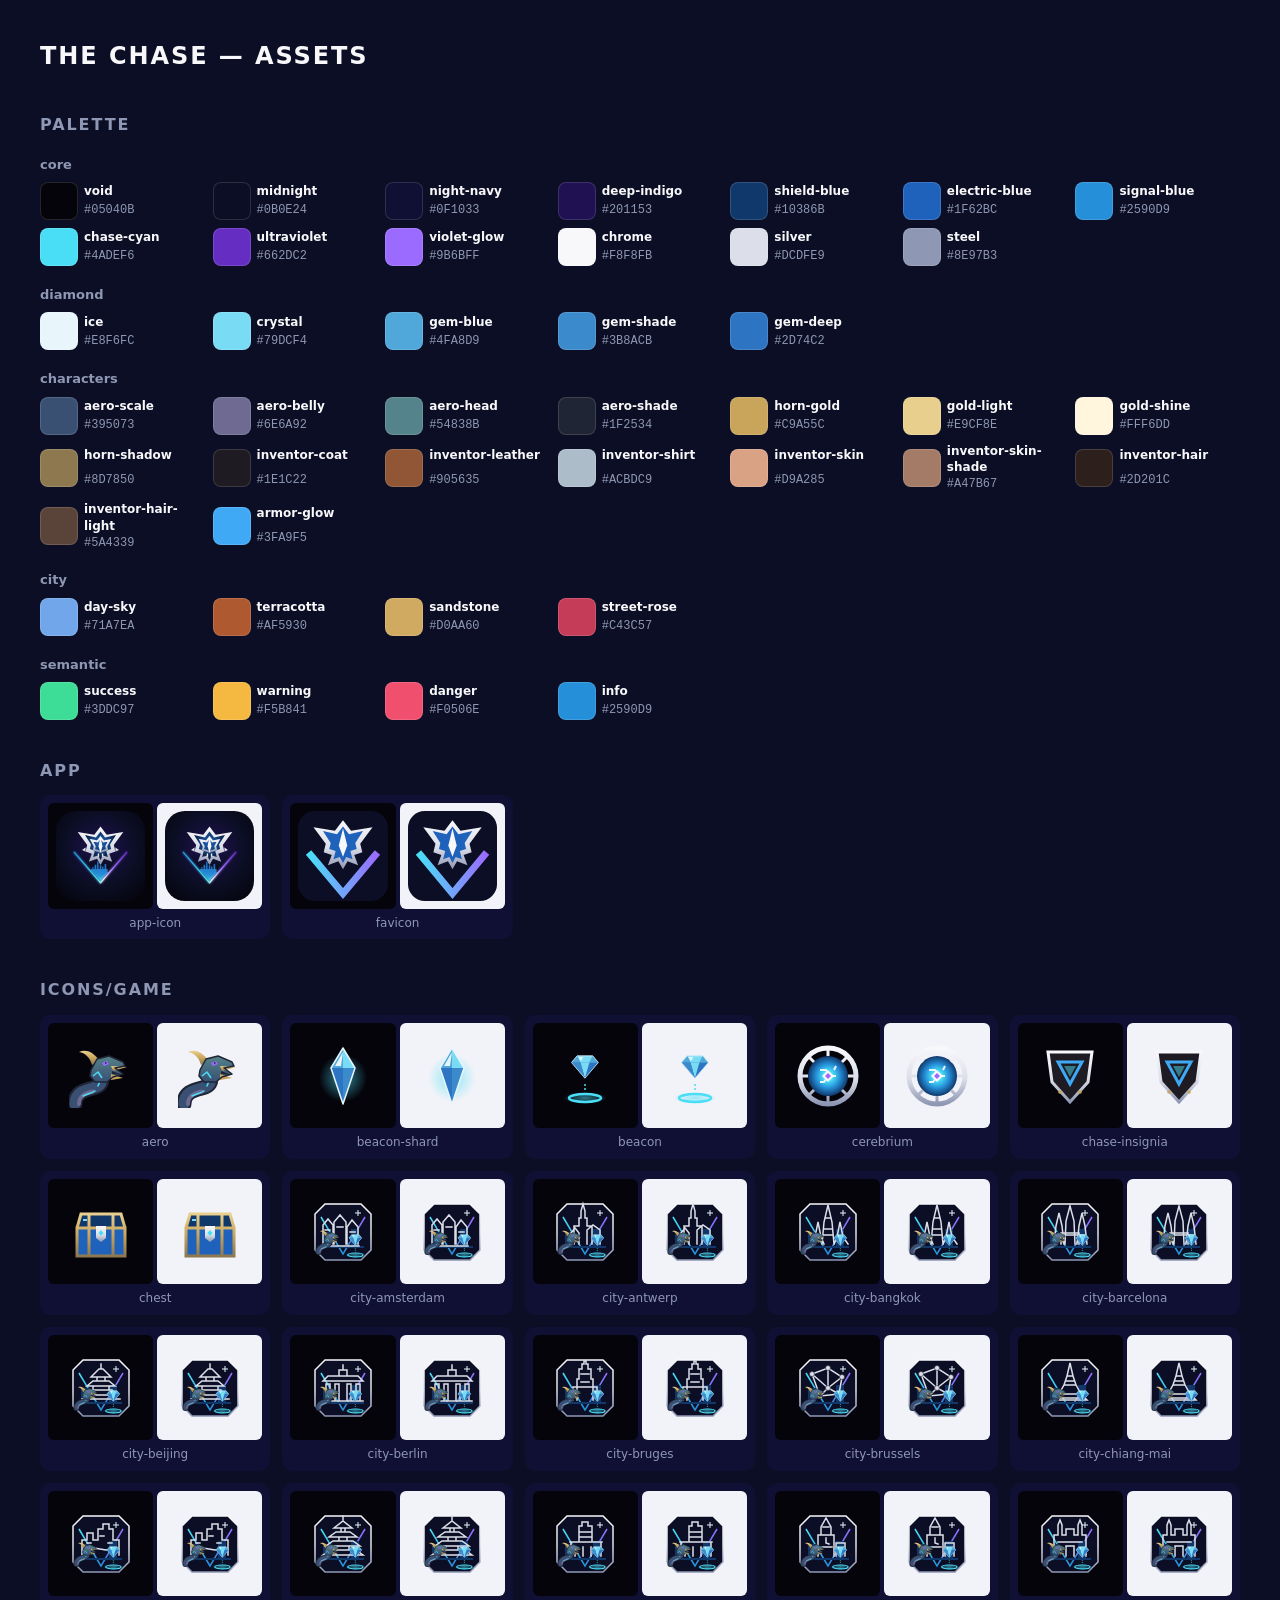
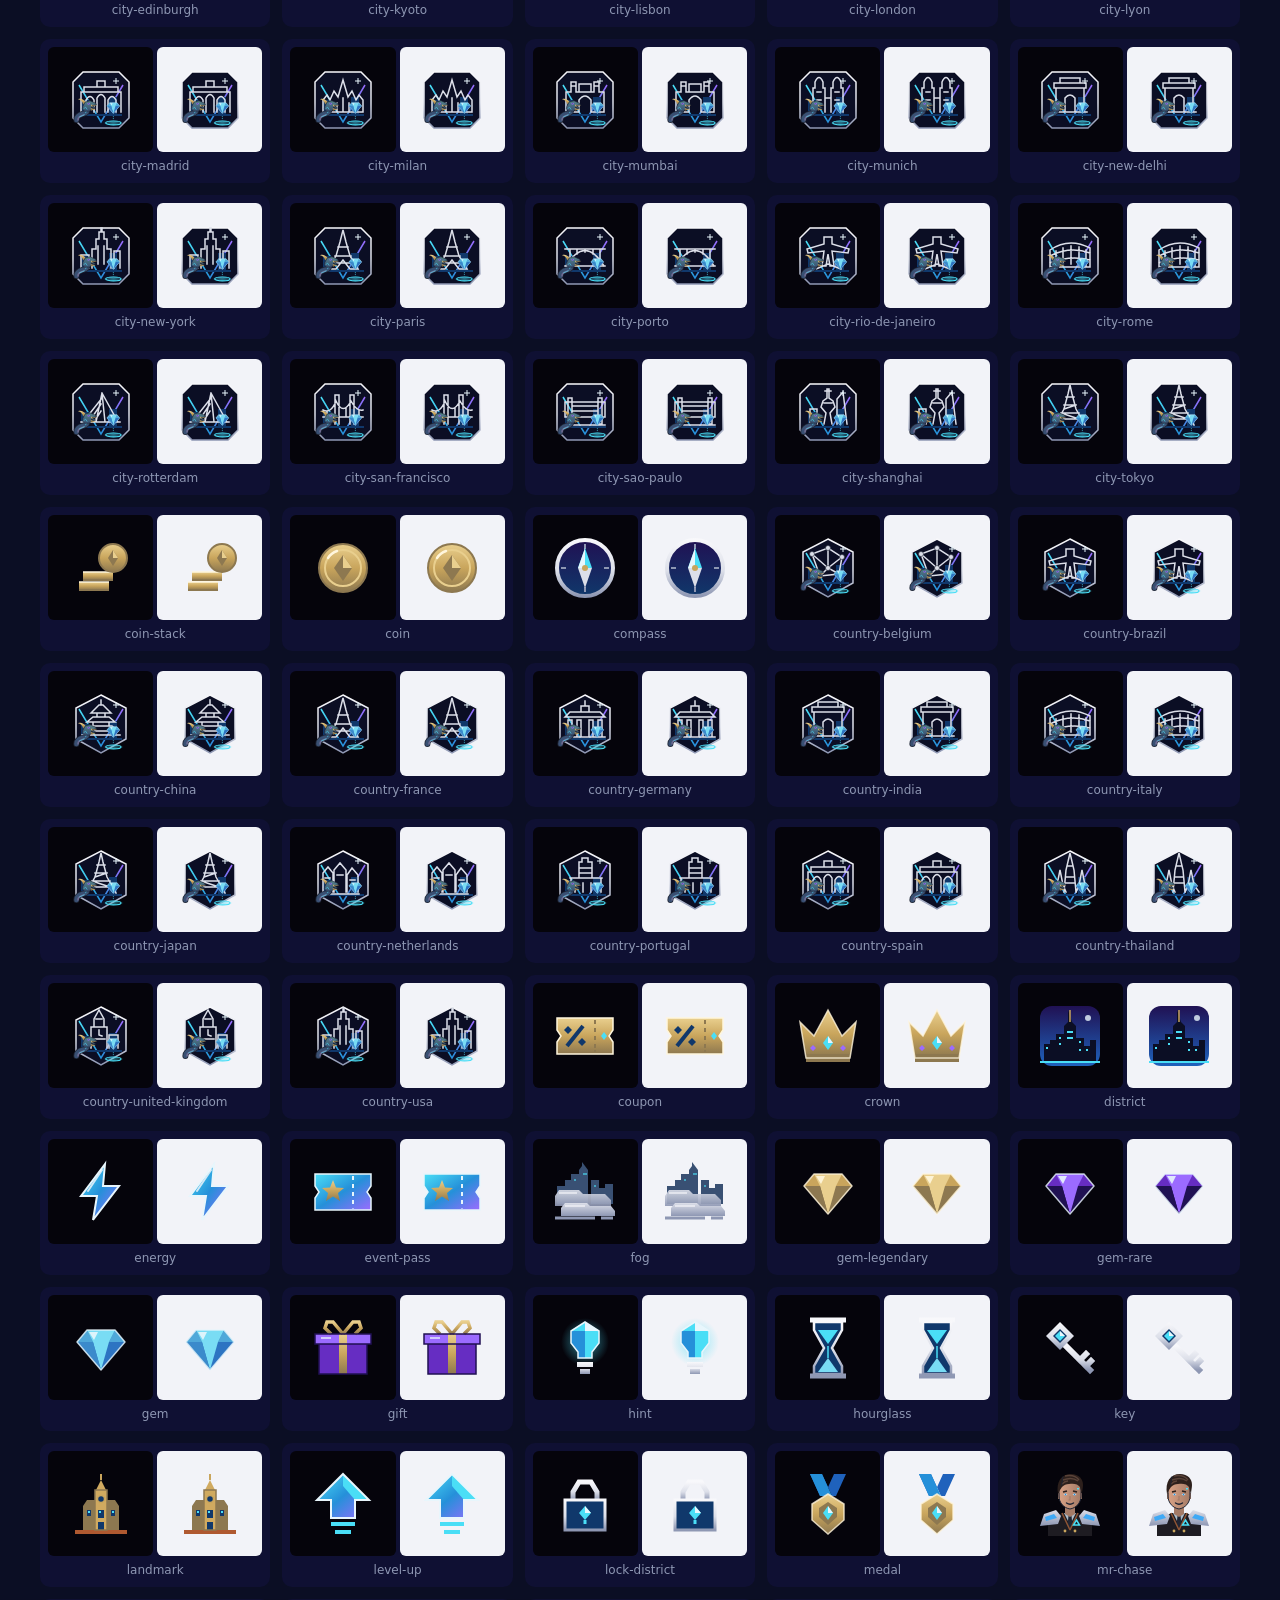
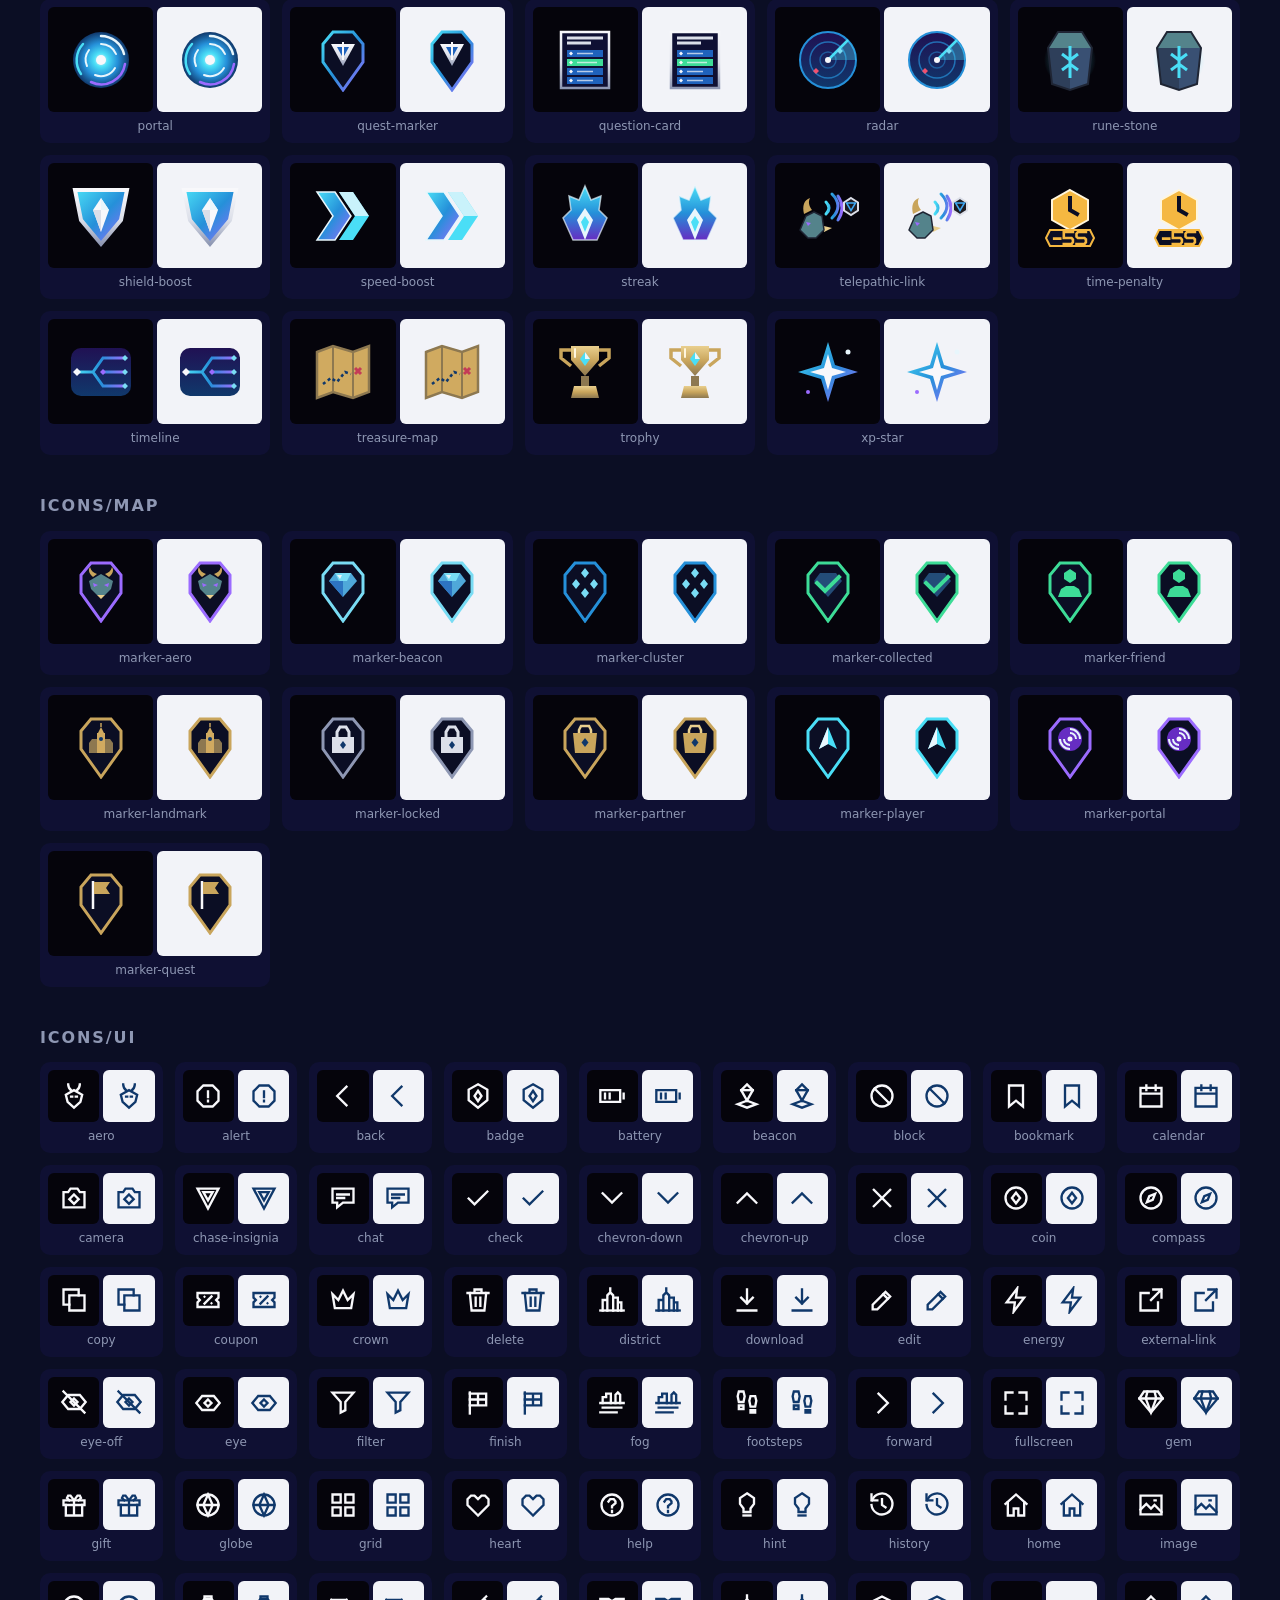
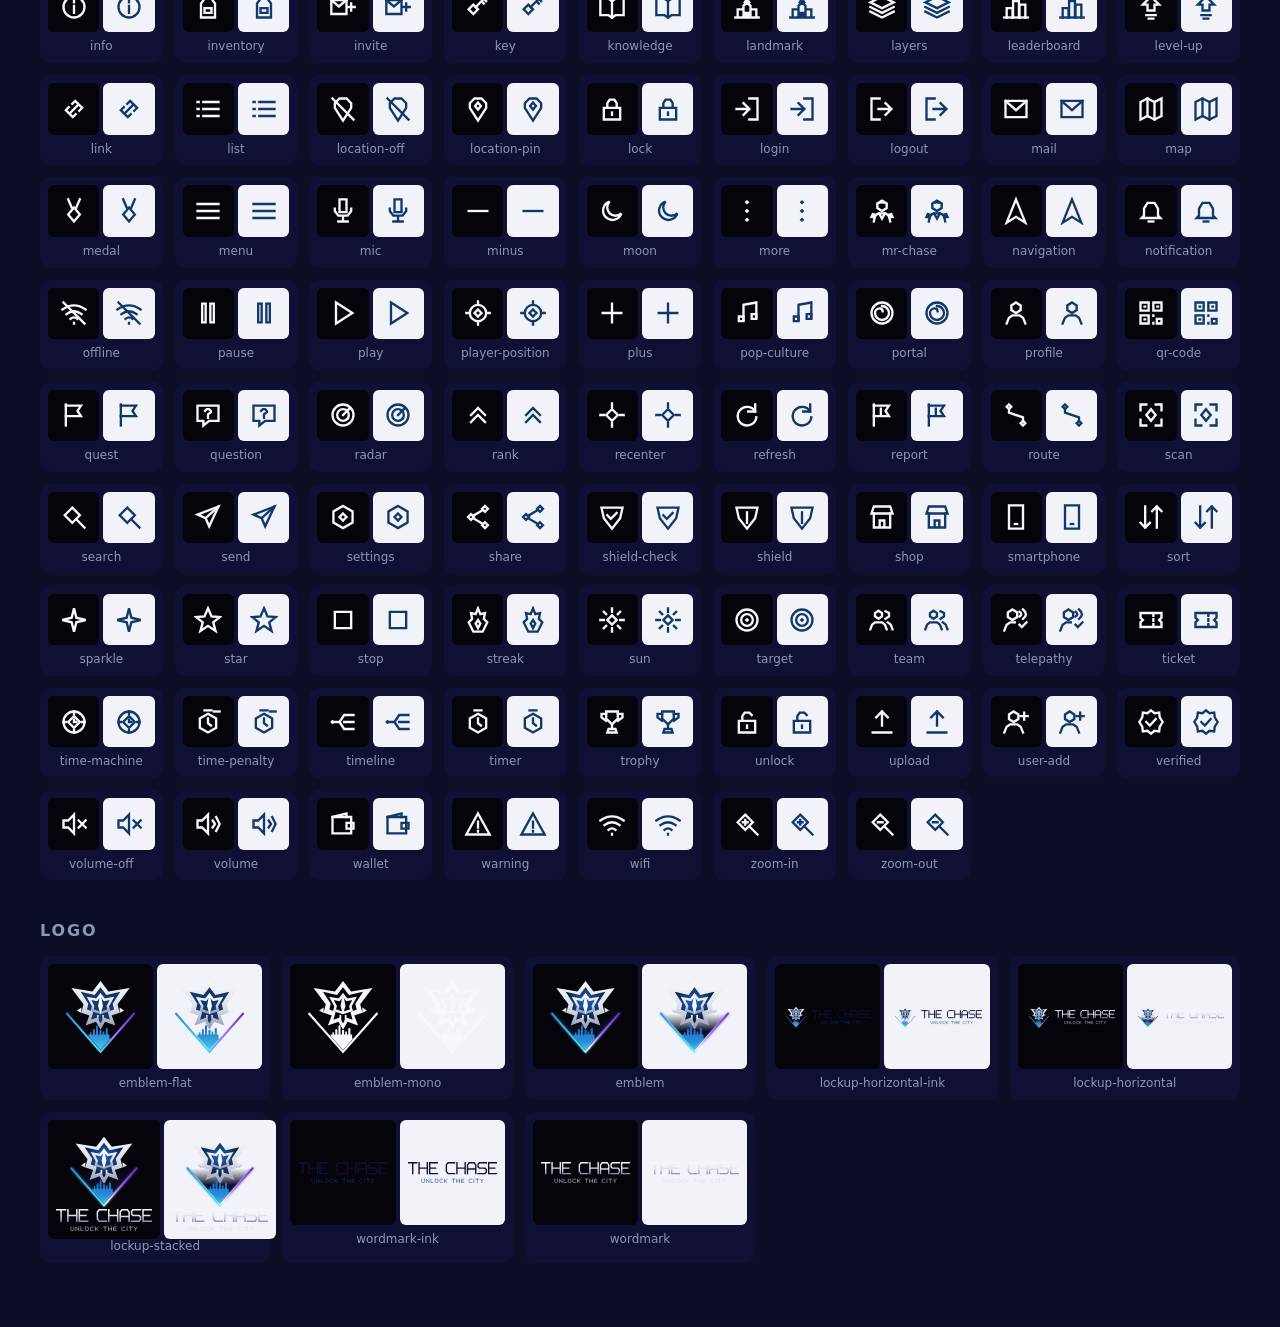
==== commit 555677fb: "feat(icons): add country and city destination badges" ====
--- a/assets/gallery.html
+++ b/assets/gallery.html
@@ -23,5 +23,5 @@
 </style></head><body>
 <h1>THE CHASE — ASSETS</h1>
 <h2>Palette</h2><h3>core</h3><div class=swatches><div class="sw"><span style="background:#05040B"></span><b>void</b><code>#05040B</code></div><div class="sw"><span style="background:#0B0E24"></span><b>midnight</b><code>#0B0E24</code></div><div class="sw"><span style="background:#0F1033"></span><b>night-navy</b><code>#0F1033</code></div><div class="sw"><span style="background:#201153"></span><b>deep-indigo</b><code>#201153</code></div><div class="sw"><span style="background:#10386B"></span><b>shield-blue</b><code>#10386B</code></div><div class="sw"><span style="background:#1F62BC"></span><b>electric-blue</b><code>#1F62BC</code></div><div class="sw"><span style="background:#2590D9"></span><b>signal-blue</b><code>#2590D9</code></div><div class="sw"><span style="background:#4ADEF6"></span><b>chase-cyan</b><code>#4ADEF6</code></div><div class="sw"><span style="background:#662DC2"></span><b>ultraviolet</b><code>#662DC2</code></div><div class="sw"><span style="background:#9B6BFF"></span><b>violet-glow</b><code>#9B6BFF</code></div><div class="sw"><span style="background:#F8F8FB"></span><b>chrome</b><code>#F8F8FB</code></div><div class="sw"><span style="background:#DCDFE9"></span><b>silver</b><code>#DCDFE9</code></div><div class="sw"><span style="background:#8E97B3"></span><b>steel</b><code>#8E97B3</code></div></div><h3>diamond</h3><div class=swatches><div class="sw"><span style="background:#E8F6FC"></span><b>ice</b><code>#E8F6FC</code></div><div class="sw"><span style="background:#79DCF4"></span><b>crystal</b><code>#79DCF4</code></div><div class="sw"><span style="background:#4FA8D9"></span><b>gem-blue</b><code>#4FA8D9</code></div><div class="sw"><span style="background:#3B8ACB"></span><b>gem-shade</b><code>#3B8ACB</code></div><div class="sw"><span style="background:#2D74C2"></span><b>gem-deep</b><code>#2D74C2</code></div></div><h3>characters</h3><div class=swatches><div class="sw"><span style="background:#395073"></span><b>aero-scale</b><code>#395073</code></div><div class="sw"><span style="background:#6E6A92"></span><b>aero-belly</b><code>#6E6A92</code></div><div class="sw"><span style="background:#54838B"></span><b>aero-head</b><code>#54838B</code></div><div class="sw"><span style="background:#1F2534"></span><b>aero-shade</b><code>#1F2534</code></div><div class="sw"><span style="background:#C9A55C"></span><b>horn-gold</b><code>#C9A55C</code></div><div class="sw"><span style="background:#E9CF8E"></span><b>gold-light</b><code>#E9CF8E</code></div><div class="sw"><span style="background:#FFF6DD"></span><b>gold-shine</b><code>#FFF6DD</code></div><div class="sw"><span style="background:#8D7850"></span><b>horn-shadow</b><code>#8D7850</code></div><div class="sw"><span style="background:#1E1C22"></span><b>inventor-coat</b><code>#1E1C22</code></div><div class="sw"><span style="background:#905635"></span><b>inventor-leather</b><code>#905635</code></div><div class="sw"><span style="background:#ACBDC9"></span><b>inventor-shirt</b><code>#ACBDC9</code></div><div class="sw"><span style="background:#D9A285"></span><b>inventor-skin</b><code>#D9A285</code></div><div class="sw"><span style="background:#A47B67"></span><b>inventor-skin-shade</b><code>#A47B67</code></div><div class="sw"><span style="background:#2D201C"></span><b>inventor-hair</b><code>#2D201C</code></div><div class="sw"><span style="background:#5A4339"></span><b>inventor-hair-light</b><code>#5A4339</code></div><div class="sw"><span style="background:#3FA9F5"></span><b>armor-glow</b><code>#3FA9F5</code></div></div><h3>city</h3><div class=swatches><div class="sw"><span style="background:#71A7EA"></span><b>day-sky</b><code>#71A7EA</code></div><div class="sw"><span style="background:#AF5930"></span><b>terracotta</b><code>#AF5930</code></div><div class="sw"><span style="background:#D0AA60"></span><b>sandstone</b><code>#D0AA60</code></div><div class="sw"><span style="background:#C43C57"></span><b>street-rose</b><code>#C43C57</code></div></div><h3>semantic</h3><div class=swatches><div class="sw"><span style="background:#3DDC97"></span><b>success</b><code>#3DDC97</code></div><div class="sw"><span style="background:#F5B841"></span><b>warning</b><code>#F5B841</code></div><div class="sw"><span style="background:#F0506E"></span><b>danger</b><code>#F0506E</code></div><div class="sw"><span style="background:#2590D9"></span><b>info</b><code>#2590D9</code></div></div>
-<h2>app</h2><div class="grid"><figure><div class="pair"><div class="dark"><img src="app/app-icon.svg" alt=""></div><div class="light"><img src="app/app-icon.svg" alt=""></div></div><figcaption>app-icon</figcaption></figure><figure><div class="pair"><div class="dark"><img src="app/favicon.svg" alt=""></div><div class="light"><img src="app/favicon.svg" alt=""></div></div><figcaption>favicon</figcaption></figure></div><h2>icons/game</h2><div class="grid"><figure><div class="pair"><div class="dark"><img src="icons/game/aero.svg" alt=""></div><div class="light"><img src="icons/game/aero.svg" alt=""></div></div><figcaption>aero</figcaption></figure><figure><div class="pair"><div class="dark"><img src="icons/game/beacon-shard.svg" alt=""></div><div class="light"><img src="icons/game/beacon-shard.svg" alt=""></div></div><figcaption>beacon-shard</figcaption></figure><figure><div class="pair"><div class="dark"><img src="icons/game/beacon.svg" alt=""></div><div class="light"><img src="icons/game/beacon.svg" alt=""></div></div><figcaption>beacon</figcaption></figure><figure><div class="pair"><div class="dark"><img src="icons/game/cerebrium.svg" alt=""></div><div class="light"><img src="icons/game/cerebrium.svg" alt=""></div></div><figcaption>cerebrium</figcaption></figure><figure><div class="pair"><div class="dark"><img src="icons/game/chase-insignia.svg" alt=""></div><div class="light"><img src="icons/game/chase-insignia.svg" alt=""></div></div><figcaption>chase-insignia</figcaption></figure><figure><div class="pair"><div class="dark"><img src="icons/game/chest.svg" alt=""></div><div class="light"><img src="icons/game/chest.svg" alt=""></div></div><figcaption>chest</figcaption></figure><figure><div class="pair"><div class="dark"><img src="icons/game/coin-stack.svg" alt=""></div><div class="light"><img src="icons/game/coin-stack.svg" alt=""></div></div><figcaption>coin-stack</figcaption></figure><figure><div class="pair"><div class="dark"><img src="icons/game/coin.svg" alt=""></div><div class="light"><img src="icons/game/coin.svg" alt=""></div></div><figcaption>coin</figcaption></figure><figure><div class="pair"><div class="dark"><img src="icons/game/compass.svg" alt=""></div><div class="light"><img src="icons/game/compass.svg" alt=""></div></div><figcaption>compass</figcaption></figure><figure><div class="pair"><div class="dark"><img src="icons/game/coupon.svg" alt=""></div><div class="light"><img src="icons/game/coupon.svg" alt=""></div></div><figcaption>coupon</figcaption></figure><figure><div class="pair"><div class="dark"><img src="icons/game/crown.svg" alt=""></div><div class="light"><img src="icons/game/crown.svg" alt=""></div></div><figcaption>crown</figcaption></figure><figure><div class="pair"><div class="dark"><img src="icons/game/district.svg" alt=""></div><div class="light"><img src="icons/game/district.svg" alt=""></div></div><figcaption>district</figcaption></figure><figure><div class="pair"><div class="dark"><img src="icons/game/energy.svg" alt=""></div><div class="light"><img src="icons/game/energy.svg" alt=""></div></div><figcaption>energy</figcaption></figure><figure><div class="pair"><div class="dark"><img src="icons/game/event-pass.svg" alt=""></div><div class="light"><img src="icons/game/event-pass.svg" alt=""></div></div><figcaption>event-pass</figcaption></figure><figure><div class="pair"><div class="dark"><img src="icons/game/fog.svg" alt=""></div><div class="light"><img src="icons/game/fog.svg" alt=""></div></div><figcaption>fog</figcaption></figure><figure><div class="pair"><div class="dark"><img src="icons/game/gem-legendary.svg" alt=""></div><div class="light"><img src="icons/game/gem-legendary.svg" alt=""></div></div><figcaption>gem-legendary</figcaption></figure><figure><div class="pair"><div class="dark"><img src="icons/game/gem-rare.svg" alt=""></div><div class="light"><img src="icons/game/gem-rare.svg" alt=""></div></div><figcaption>gem-rare</figcaption></figure><figure><div class="pair"><div class="dark"><img src="icons/game/gem.svg" alt=""></div><div class="light"><img src="icons/game/gem.svg" alt=""></div></div><figcaption>gem</figcaption></figure><figure><div class="pair"><div class="dark"><img src="icons/game/gift.svg" alt=""></div><div class="light"><img src="icons/game/gift.svg" alt=""></div></div><figcaption>gift</figcaption></figure><figure><div class="pair"><div class="dark"><img src="icons/game/hint.svg" alt=""></div><div class="light"><img src="icons/game/hint.svg" alt=""></div></div><figcaption>hint</figcaption></figure><figure><div class="pair"><div class="dark"><img src="icons/game/hourglass.svg" alt=""></div><div class="light"><img src="icons/game/hourglass.svg" alt=""></div></div><figcaption>hourglass</figcaption></figure><figure><div class="pair"><div class="dark"><img src="icons/game/key.svg" alt=""></div><div class="light"><img src="icons/game/key.svg" alt=""></div></div><figcaption>key</figcaption></figure><figure><div class="pair"><div class="dark"><img src="icons/game/landmark.svg" alt=""></div><div class="light"><img src="icons/game/landmark.svg" alt=""></div></div><figcaption>landmark</figcaption></figure><figure><div class="pair"><div class="dark"><img src="icons/game/level-up.svg" alt=""></div><div class="light"><img src="icons/game/level-up.svg" alt=""></div></div><figcaption>level-up</figcaption></figure><figure><div class="pair"><div class="dark"><img src="icons/game/lock-district.svg" alt=""></div><div class="light"><img src="icons/game/lock-district.svg" alt=""></div></div><figcaption>lock-district</figcaption></figure><figure><div class="pair"><div class="dark"><img src="icons/game/medal.svg" alt=""></div><div class="light"><img src="icons/game/medal.svg" alt=""></div></div><figcaption>medal</figcaption></figure><figure><div class="pair"><div class="dark"><img src="icons/game/mr-chase.svg" alt=""></div><div class="light"><img src="icons/game/mr-chase.svg" alt=""></div></div><figcaption>mr-chase</figcaption></figure><figure><div class="pair"><div class="dark"><img src="icons/game/portal.svg" alt=""></div><div class="light"><img src="icons/game/portal.svg" alt=""></div></div><figcaption>portal</figcaption></figure><figure><div class="pair"><div class="dark"><img src="icons/game/quest-marker.svg" alt=""></div><div class="light"><img src="icons/game/quest-marker.svg" alt=""></div></div><figcaption>quest-marker</figcaption></figure><figure><div class="pair"><div class="dark"><img src="icons/game/question-card.svg" alt=""></div><div class="light"><img src="icons/game/question-card.svg" alt=""></div></div><figcaption>question-card</figcaption></figure><figure><div class="pair"><div class="dark"><img src="icons/game/radar.svg" alt=""></div><div class="light"><img src="icons/game/radar.svg" alt=""></div></div><figcaption>radar</figcaption></figure><figure><div class="pair"><div class="dark"><img src="icons/game/rune-stone.svg" alt=""></div><div class="light"><img src="icons/game/rune-stone.svg" alt=""></div></div><figcaption>rune-stone</figcaption></figure><figure><div class="pair"><div class="dark"><img src="icons/game/shield-boost.svg" alt=""></div><div class="light"><img src="icons/game/shield-boost.svg" alt=""></div></div><figcaption>shield-boost</figcaption></figure><figure><div class="pair"><div class="dark"><img src="icons/game/speed-boost.svg" alt=""></div><div class="light"><img src="icons/game/speed-boost.svg" alt=""></div></div><figcaption>speed-boost</figcaption></figure><figure><div class="pair"><div class="dark"><img src="icons/game/streak.svg" alt=""></div><div class="light"><img src="icons/game/streak.svg" alt=""></div></div><figcaption>streak</figcaption></figure><figure><div class="pair"><div class="dark"><img src="icons/game/telepathic-link.svg" alt=""></div><div class="light"><img src="icons/game/telepathic-link.svg" alt=""></div></div><figcaption>telepathic-link</figcaption></figure><figure><div class="pair"><div class="dark"><img src="icons/game/time-penalty.svg" alt=""></div><div class="light"><img src="icons/game/time-penalty.svg" alt=""></div></div><figcaption>time-penalty</figcaption></figure><figure><div class="pair"><div class="dark"><img src="icons/game/timeline.svg" alt=""></div><div class="light"><img src="icons/game/timeline.svg" alt=""></div></div><figcaption>timeline</figcaption></figure><figure><div class="pair"><div class="dark"><img src="icons/game/treasure-map.svg" alt=""></div><div class="light"><img src="icons/game/treasure-map.svg" alt=""></div></div><figcaption>treasure-map</figcaption></figure><figure><div class="pair"><div class="dark"><img src="icons/game/trophy.svg" alt=""></div><div class="light"><img src="icons/game/trophy.svg" alt=""></div></div><figcaption>trophy</figcaption></figure><figure><div class="pair"><div class="dark"><img src="icons/game/xp-star.svg" alt=""></div><div class="light"><img src="icons/game/xp-star.svg" alt=""></div></div><figcaption>xp-star</figcaption></figure></div><h2>icons/map</h2><div class="grid"><figure><div class="pair"><div class="dark"><img src="icons/map/marker-aero.svg" alt=""></div><div class="light"><img src="icons/map/marker-aero.svg" alt=""></div></div><figcaption>marker-aero</figcaption></figure><figure><div class="pair"><div class="dark"><img src="icons/map/marker-beacon.svg" alt=""></div><div class="light"><img src="icons/map/marker-beacon.svg" alt=""></div></div><figcaption>marker-beacon</figcaption></figure><figure><div class="pair"><div class="dark"><img src="icons/map/marker-cluster.svg" alt=""></div><div class="light"><img src="icons/map/marker-cluster.svg" alt=""></div></div><figcaption>marker-cluster</figcaption></figure><figure><div class="pair"><div class="dark"><img src="icons/map/marker-collected.svg" alt=""></div><div class="light"><img src="icons/map/marker-collected.svg" alt=""></div></div><figcaption>marker-collected</figcaption></figure><figure><div class="pair"><div class="dark"><img src="icons/map/marker-friend.svg" alt=""></div><div class="light"><img src="icons/map/marker-friend.svg" alt=""></div></div><figcaption>marker-friend</figcaption></figure><figure><div class="pair"><div class="dark"><img src="icons/map/marker-landmark.svg" alt=""></div><div class="light"><img src="icons/map/marker-landmark.svg" alt=""></div></div><figcaption>marker-landmark</figcaption></figure><figure><div class="pair"><div class="dark"><img src="icons/map/marker-locked.svg" alt=""></div><div class="light"><img src="icons/map/marker-locked.svg" alt=""></div></div><figcaption>marker-locked</figcaption></figure><figure><div class="pair"><div class="dark"><img src="icons/map/marker-partner.svg" alt=""></div><div class="light"><img src="icons/map/marker-partner.svg" alt=""></div></div><figcaption>marker-partner</figcaption></figure><figure><div class="pair"><div class="dark"><img src="icons/map/marker-player.svg" alt=""></div><div class="light"><img src="icons/map/marker-player.svg" alt=""></div></div><figcaption>marker-player</figcaption></figure><figure><div class="pair"><div class="dark"><img src="icons/map/marker-portal.svg" alt=""></div><div class="light"><img src="icons/map/marker-portal.svg" alt=""></div></div><figcaption>marker-portal</figcaption></figure><figure><div class="pair"><div class="dark"><img src="icons/map/marker-quest.svg" alt=""></div><div class="light"><img src="icons/map/marker-quest.svg" alt=""></div></div><figcaption>marker-quest</figcaption></figure></div><h2>icons/ui</h2><div class="grid small"><figure><div class="pair"><div class="dark"><span class="mask" style="-webkit-mask-image:url(icons/ui/aero.svg);mask-image:url(icons/ui/aero.svg)"></span></div><div class="light"><span class="mask" style="-webkit-mask-image:url(icons/ui/aero.svg);mask-image:url(icons/ui/aero.svg)"></span></div></div><figcaption>aero</figcaption></figure><figure><div class="pair"><div class="dark"><span class="mask" style="-webkit-mask-image:url(icons/ui/alert.svg);mask-image:url(icons/ui/alert.svg)"></span></div><div class="light"><span class="mask" style="-webkit-mask-image:url(icons/ui/alert.svg);mask-image:url(icons/ui/alert.svg)"></span></div></div><figcaption>alert</figcaption></figure><figure><div class="pair"><div class="dark"><span class="mask" style="-webkit-mask-image:url(icons/ui/back.svg);mask-image:url(icons/ui/back.svg)"></span></div><div class="light"><span class="mask" style="-webkit-mask-image:url(icons/ui/back.svg);mask-image:url(icons/ui/back.svg)"></span></div></div><figcaption>back</figcaption></figure><figure><div class="pair"><div class="dark"><span class="mask" style="-webkit-mask-image:url(icons/ui/badge.svg);mask-image:url(icons/ui/badge.svg)"></span></div><div class="light"><span class="mask" style="-webkit-mask-image:url(icons/ui/badge.svg);mask-image:url(icons/ui/badge.svg)"></span></div></div><figcaption>badge</figcaption></figure><figure><div class="pair"><div class="dark"><span class="mask" style="-webkit-mask-image:url(icons/ui/battery.svg);mask-image:url(icons/ui/battery.svg)"></span></div><div class="light"><span class="mask" style="-webkit-mask-image:url(icons/ui/battery.svg);mask-image:url(icons/ui/battery.svg)"></span></div></div><figcaption>battery</figcaption></figure><figure><div class="pair"><div class="dark"><span class="mask" style="-webkit-mask-image:url(icons/ui/beacon.svg);mask-image:url(icons/ui/beacon.svg)"></span></div><div class="light"><span class="mask" style="-webkit-mask-image:url(icons/ui/beacon.svg);mask-image:url(icons/ui/beacon.svg)"></span></div></div><figcaption>beacon</figcaption></figure><figure><div class="pair"><div class="dark"><span class="mask" style="-webkit-mask-image:url(icons/ui/block.svg);mask-image:url(icons/ui/block.svg)"></span></div><div class="light"><span class="mask" style="-webkit-mask-image:url(icons/ui/block.svg);mask-image:url(icons/ui/block.svg)"></span></div></div><figcaption>block</figcaption></figure><figure><div class="pair"><div class="dark"><span class="mask" style="-webkit-mask-image:url(icons/ui/bookmark.svg);mask-image:url(icons/ui/bookmark.svg)"></span></div><div class="light"><span class="mask" style="-webkit-mask-image:url(icons/ui/bookmark.svg);mask-image:url(icons/ui/bookmark.svg)"></span></div></div><figcaption>bookmark</figcaption></figure><figure><div class="pair"><div class="dark"><span class="mask" style="-webkit-mask-image:url(icons/ui/calendar.svg);mask-image:url(icons/ui/calendar.svg)"></span></div><div class="light"><span class="mask" style="-webkit-mask-image:url(icons/ui/calendar.svg);mask-image:url(icons/ui/calendar.svg)"></span></div></div><figcaption>calendar</figcaption></figure><figure><div class="pair"><div class="dark"><span class="mask" style="-webkit-mask-image:url(icons/ui/camera.svg);mask-image:url(icons/ui/camera.svg)"></span></div><div class="light"><span class="mask" style="-webkit-mask-image:url(icons/ui/camera.svg);mask-image:url(icons/ui/camera.svg)"></span></div></div><figcaption>camera</figcaption></figure><figure><div class="pair"><div class="dark"><span class="mask" style="-webkit-mask-image:url(icons/ui/chase-insignia.svg);mask-image:url(icons/ui/chase-insignia.svg)"></span></div><div class="light"><span class="mask" style="-webkit-mask-image:url(icons/ui/chase-insignia.svg);mask-image:url(icons/ui/chase-insignia.svg)"></span></div></div><figcaption>chase-insignia</figcaption></figure><figure><div class="pair"><div class="dark"><span class="mask" style="-webkit-mask-image:url(icons/ui/chat.svg);mask-image:url(icons/ui/chat.svg)"></span></div><div class="light"><span class="mask" style="-webkit-mask-image:url(icons/ui/chat.svg);mask-image:url(icons/ui/chat.svg)"></span></div></div><figcaption>chat</figcaption></figure><figure><div class="pair"><div class="dark"><span class="mask" style="-webkit-mask-image:url(icons/ui/check.svg);mask-image:url(icons/ui/check.svg)"></span></div><div class="light"><span class="mask" style="-webkit-mask-image:url(icons/ui/check.svg);mask-image:url(icons/ui/check.svg)"></span></div></div><figcaption>check</figcaption></figure><figure><div class="pair"><div class="dark"><span class="mask" style="-webkit-mask-image:url(icons/ui/chevron-down.svg);mask-image:url(icons/ui/chevron-down.svg)"></span></div><div class="light"><span class="mask" style="-webkit-mask-image:url(icons/ui/chevron-down.svg);mask-image:url(icons/ui/chevron-down.svg)"></span></div></div><figcaption>chevron-down</figcaption></figure><figure><div class="pair"><div class="dark"><span class="mask" style="-webkit-mask-image:url(icons/ui/chevron-up.svg);mask-image:url(icons/ui/chevron-up.svg)"></span></div><div class="light"><span class="mask" style="-webkit-mask-image:url(icons/ui/chevron-up.svg);mask-image:url(icons/ui/chevron-up.svg)"></span></div></div><figcaption>chevron-up</figcaption></figure><figure><div class="pair"><div class="dark"><span class="mask" style="-webkit-mask-image:url(icons/ui/close.svg);mask-image:url(icons/ui/close.svg)"></span></div><div class="light"><span class="mask" style="-webkit-mask-image:url(icons/ui/close.svg);mask-image:url(icons/ui/close.svg)"></span></div></div><figcaption>close</figcaption></figure><figure><div class="pair"><div class="dark"><span class="mask" style="-webkit-mask-image:url(icons/ui/coin.svg);mask-image:url(icons/ui/coin.svg)"></span></div><div class="light"><span class="mask" style="-webkit-mask-image:url(icons/ui/coin.svg);mask-image:url(icons/ui/coin.svg)"></span></div></div><figcaption>coin</figcaption></figure><figure><div class="pair"><div class="dark"><span class="mask" style="-webkit-mask-image:url(icons/ui/compass.svg);mask-image:url(icons/ui/compass.svg)"></span></div><div class="light"><span class="mask" style="-webkit-mask-image:url(icons/ui/compass.svg);mask-image:url(icons/ui/compass.svg)"></span></div></div><figcaption>compass</figcaption></figure><figure><div class="pair"><div class="dark"><span class="mask" style="-webkit-mask-image:url(icons/ui/copy.svg);mask-image:url(icons/ui/copy.svg)"></span></div><div class="light"><span class="mask" style="-webkit-mask-image:url(icons/ui/copy.svg);mask-image:url(icons/ui/copy.svg)"></span></div></div><figcaption>copy</figcaption></figure><figure><div class="pair"><div class="dark"><span class="mask" style="-webkit-mask-image:url(icons/ui/coupon.svg);mask-image:url(icons/ui/coupon.svg)"></span></div><div class="light"><span class="mask" style="-webkit-mask-image:url(icons/ui/coupon.svg);mask-image:url(icons/ui/coupon.svg)"></span></div></div><figcaption>coupon</figcaption></figure><figure><div class="pair"><div class="dark"><span class="mask" style="-webkit-mask-image:url(icons/ui/crown.svg);mask-image:url(icons/ui/crown.svg)"></span></div><div class="light"><span class="mask" style="-webkit-mask-image:url(icons/ui/crown.svg);mask-image:url(icons/ui/crown.svg)"></span></div></div><figcaption>crown</figcaption></figure><figure><div class="pair"><div class="dark"><span class="mask" style="-webkit-mask-image:url(icons/ui/delete.svg);mask-image:url(icons/ui/delete.svg)"></span></div><div class="light"><span class="mask" style="-webkit-mask-image:url(icons/ui/delete.svg);mask-image:url(icons/ui/delete.svg)"></span></div></div><figcaption>delete</figcaption></figure><figure><div class="pair"><div class="dark"><span class="mask" style="-webkit-mask-image:url(icons/ui/district.svg);mask-image:url(icons/ui/district.svg)"></span></div><div class="light"><span class="mask" style="-webkit-mask-image:url(icons/ui/district.svg);mask-image:url(icons/ui/district.svg)"></span></div></div><figcaption>district</figcaption></figure><figure><div class="pair"><div class="dark"><span class="mask" style="-webkit-mask-image:url(icons/ui/download.svg);mask-image:url(icons/ui/download.svg)"></span></div><div class="light"><span class="mask" style="-webkit-mask-image:url(icons/ui/download.svg);mask-image:url(icons/ui/download.svg)"></span></div></div><figcaption>download</figcaption></figure><figure><div class="pair"><div class="dark"><span class="mask" style="-webkit-mask-image:url(icons/ui/edit.svg);mask-image:url(icons/ui/edit.svg)"></span></div><div class="light"><span class="mask" style="-webkit-mask-image:url(icons/ui/edit.svg);mask-image:url(icons/ui/edit.svg)"></span></div></div><figcaption>edit</figcaption></figure><figure><div class="pair"><div class="dark"><span class="mask" style="-webkit-mask-image:url(icons/ui/energy.svg);mask-image:url(icons/ui/energy.svg)"></span></div><div class="light"><span class="mask" style="-webkit-mask-image:url(icons/ui/energy.svg);mask-image:url(icons/ui/energy.svg)"></span></div></div><figcaption>energy</figcaption></figure><figure><div class="pair"><div class="dark"><span class="mask" style="-webkit-mask-image:url(icons/ui/external-link.svg);mask-image:url(icons/ui/external-link.svg)"></span></div><div class="light"><span class="mask" style="-webkit-mask-image:url(icons/ui/external-link.svg);mask-image:url(icons/ui/external-link.svg)"></span></div></div><figcaption>external-link</figcaption></figure><figure><div class="pair"><div class="dark"><span class="mask" style="-webkit-mask-image:url(icons/ui/eye-off.svg);mask-image:url(icons/ui/eye-off.svg)"></span></div><div class="light"><span class="mask" style="-webkit-mask-image:url(icons/ui/eye-off.svg);mask-image:url(icons/ui/eye-off.svg)"></span></div></div><figcaption>eye-off</figcaption></figure><figure><div class="pair"><div class="dark"><span class="mask" style="-webkit-mask-image:url(icons/ui/eye.svg);mask-image:url(icons/ui/eye.svg)"></span></div><div class="light"><span class="mask" style="-webkit-mask-image:url(icons/ui/eye.svg);mask-image:url(icons/ui/eye.svg)"></span></div></div><figcaption>eye</figcaption></figure><figure><div class="pair"><div class="dark"><span class="mask" style="-webkit-mask-image:url(icons/ui/filter.svg);mask-image:url(icons/ui/filter.svg)"></span></div><div class="light"><span class="mask" style="-webkit-mask-image:url(icons/ui/filter.svg);mask-image:url(icons/ui/filter.svg)"></span></div></div><figcaption>filter</figcaption></figure><figure><div class="pair"><div class="dark"><span class="mask" style="-webkit-mask-image:url(icons/ui/finish.svg);mask-image:url(icons/ui/finish.svg)"></span></div><div class="light"><span class="mask" style="-webkit-mask-image:url(icons/ui/finish.svg);mask-image:url(icons/ui/finish.svg)"></span></div></div><figcaption>finish</figcaption></figure><figure><div class="pair"><div class="dark"><span class="mask" style="-webkit-mask-image:url(icons/ui/fog.svg);mask-image:url(icons/ui/fog.svg)"></span></div><div class="light"><span class="mask" style="-webkit-mask-image:url(icons/ui/fog.svg);mask-image:url(icons/ui/fog.svg)"></span></div></div><figcaption>fog</figcaption></figure><figure><div class="pair"><div class="dark"><span class="mask" style="-webkit-mask-image:url(icons/ui/footsteps.svg);mask-image:url(icons/ui/footsteps.svg)"></span></div><div class="light"><span class="mask" style="-webkit-mask-image:url(icons/ui/footsteps.svg);mask-image:url(icons/ui/footsteps.svg)"></span></div></div><figcaption>footsteps</figcaption></figure><figure><div class="pair"><div class="dark"><span class="mask" style="-webkit-mask-image:url(icons/ui/forward.svg);mask-image:url(icons/ui/forward.svg)"></span></div><div class="light"><span class="mask" style="-webkit-mask-image:url(icons/ui/forward.svg);mask-image:url(icons/ui/forward.svg)"></span></div></div><figcaption>forward</figcaption></figure><figure><div class="pair"><div class="dark"><span class="mask" style="-webkit-mask-image:url(icons/ui/fullscreen.svg);mask-image:url(icons/ui/fullscreen.svg)"></span></div><div class="light"><span class="mask" style="-webkit-mask-image:url(icons/ui/fullscreen.svg);mask-image:url(icons/ui/fullscreen.svg)"></span></div></div><figcaption>fullscreen</figcaption></figure><figure><div class="pair"><div class="dark"><span class="mask" style="-webkit-mask-image:url(icons/ui/gem.svg);mask-image:url(icons/ui/gem.svg)"></span></div><div class="light"><span class="mask" style="-webkit-mask-image:url(icons/ui/gem.svg);mask-image:url(icons/ui/gem.svg)"></span></div></div><figcaption>gem</figcaption></figure><figure><div class="pair"><div class="dark"><span class="mask" style="-webkit-mask-image:url(icons/ui/gift.svg);mask-image:url(icons/ui/gift.svg)"></span></div><div class="light"><span class="mask" style="-webkit-mask-image:url(icons/ui/gift.svg);mask-image:url(icons/ui/gift.svg)"></span></div></div><figcaption>gift</figcaption></figure><figure><div class="pair"><div class="dark"><span class="mask" style="-webkit-mask-image:url(icons/ui/globe.svg);mask-image:url(icons/ui/globe.svg)"></span></div><div class="light"><span class="mask" style="-webkit-mask-image:url(icons/ui/globe.svg);mask-image:url(icons/ui/globe.svg)"></span></div></div><figcaption>globe</figcaption></figure><figure><div class="pair"><div class="dark"><span class="mask" style="-webkit-mask-image:url(icons/ui/grid.svg);mask-image:url(icons/ui/grid.svg)"></span></div><div class="light"><span class="mask" style="-webkit-mask-image:url(icons/ui/grid.svg);mask-image:url(icons/ui/grid.svg)"></span></div></div><figcaption>grid</figcaption></figure><figure><div class="pair"><div class="dark"><span class="mask" style="-webkit-mask-image:url(icons/ui/heart.svg);mask-image:url(icons/ui/heart.svg)"></span></div><div class="light"><span class="mask" style="-webkit-mask-image:url(icons/ui/heart.svg);mask-image:url(icons/ui/heart.svg)"></span></div></div><figcaption>heart</figcaption></figure><figure><div class="pair"><div class="dark"><span class="mask" style="-webkit-mask-image:url(icons/ui/help.svg);mask-image:url(icons/ui/help.svg)"></span></div><div class="light"><span class="mask" style="-webkit-mask-image:url(icons/ui/help.svg);mask-image:url(icons/ui/help.svg)"></span></div></div><figcaption>help</figcaption></figure><figure><div class="pair"><div class="dark"><span class="mask" style="-webkit-mask-image:url(icons/ui/hint.svg);mask-image:url(icons/ui/hint.svg)"></span></div><div class="light"><span class="mask" style="-webkit-mask-image:url(icons/ui/hint.svg);mask-image:url(icons/ui/hint.svg)"></span></div></div><figcaption>hint</figcaption></figure><figure><div class="pair"><div class="dark"><span class="mask" style="-webkit-mask-image:url(icons/ui/history.svg);mask-image:url(icons/ui/history.svg)"></span></div><div class="light"><span class="mask" style="-webkit-mask-image:url(icons/ui/history.svg);mask-image:url(icons/ui/history.svg)"></span></div></div><figcaption>history</figcaption></figure><figure><div class="pair"><div class="dark"><span class="mask" style="-webkit-mask-image:url(icons/ui/home.svg);mask-image:url(icons/ui/home.svg)"></span></div><div class="light"><span class="mask" style="-webkit-mask-image:url(icons/ui/home.svg);mask-image:url(icons/ui/home.svg)"></span></div></div><figcaption>home</figcaption></figure><figure><div class="pair"><div class="dark"><span class="mask" style="-webkit-mask-image:url(icons/ui/image.svg);mask-image:url(icons/ui/image.svg)"></span></div><div class="light"><span class="mask" style="-webkit-mask-image:url(icons/ui/image.svg);mask-image:url(icons/ui/image.svg)"></span></div></div><figcaption>image</figcaption></figure><figure><div class="pair"><div class="dark"><span class="mask" style="-webkit-mask-image:url(icons/ui/info.svg);mask-image:url(icons/ui/info.svg)"></span></div><div class="light"><span class="mask" style="-webkit-mask-image:url(icons/ui/info.svg);mask-image:url(icons/ui/info.svg)"></span></div></div><figcaption>info</figcaption></figure><figure><div class="pair"><div class="dark"><span class="mask" style="-webkit-mask-image:url(icons/ui/inventory.svg);mask-image:url(icons/ui/inventory.svg)"></span></div><div class="light"><span class="mask" style="-webkit-mask-image:url(icons/ui/inventory.svg);mask-image:url(icons/ui/inventory.svg)"></span></div></div><figcaption>inventory</figcaption></figure><figure><div class="pair"><div class="dark"><span class="mask" style="-webkit-mask-image:url(icons/ui/invite.svg);mask-image:url(icons/ui/invite.svg)"></span></div><div class="light"><span class="mask" style="-webkit-mask-image:url(icons/ui/invite.svg);mask-image:url(icons/ui/invite.svg)"></span></div></div><figcaption>invite</figcaption></figure><figure><div class="pair"><div class="dark"><span class="mask" style="-webkit-mask-image:url(icons/ui/key.svg);mask-image:url(icons/ui/key.svg)"></span></div><div class="light"><span class="mask" style="-webkit-mask-image:url(icons/ui/key.svg);mask-image:url(icons/ui/key.svg)"></span></div></div><figcaption>key</figcaption></figure><figure><div class="pair"><div class="dark"><span class="mask" style="-webkit-mask-image:url(icons/ui/knowledge.svg);mask-image:url(icons/ui/knowledge.svg)"></span></div><div class="light"><span class="mask" style="-webkit-mask-image:url(icons/ui/knowledge.svg);mask-image:url(icons/ui/knowledge.svg)"></span></div></div><figcaption>knowledge</figcaption></figure><figure><div class="pair"><div class="dark"><span class="mask" style="-webkit-mask-image:url(icons/ui/landmark.svg);mask-image:url(icons/ui/landmark.svg)"></span></div><div class="light"><span class="mask" style="-webkit-mask-image:url(icons/ui/landmark.svg);mask-image:url(icons/ui/landmark.svg)"></span></div></div><figcaption>landmark</figcaption></figure><figure><div class="pair"><div class="dark"><span class="mask" style="-webkit-mask-image:url(icons/ui/layers.svg);mask-image:url(icons/ui/layers.svg)"></span></div><div class="light"><span class="mask" style="-webkit-mask-image:url(icons/ui/layers.svg);mask-image:url(icons/ui/layers.svg)"></span></div></div><figcaption>layers</figcaption></figure><figure><div class="pair"><div class="dark"><span class="mask" style="-webkit-mask-image:url(icons/ui/leaderboard.svg);mask-image:url(icons/ui/leaderboard.svg)"></span></div><div class="light"><span class="mask" style="-webkit-mask-image:url(icons/ui/leaderboard.svg);mask-image:url(icons/ui/leaderboard.svg)"></span></div></div><figcaption>leaderboard</figcaption></figure><figure><div class="pair"><div class="dark"><span class="mask" style="-webkit-mask-image:url(icons/ui/level-up.svg);mask-image:url(icons/ui/level-up.svg)"></span></div><div class="light"><span class="mask" style="-webkit-mask-image:url(icons/ui/level-up.svg);mask-image:url(icons/ui/level-up.svg)"></span></div></div><figcaption>level-up</figcaption></figure><figure><div class="pair"><div class="dark"><span class="mask" style="-webkit-mask-image:url(icons/ui/link.svg);mask-image:url(icons/ui/link.svg)"></span></div><div class="light"><span class="mask" style="-webkit-mask-image:url(icons/ui/link.svg);mask-image:url(icons/ui/link.svg)"></span></div></div><figcaption>link</figcaption></figure><figure><div class="pair"><div class="dark"><span class="mask" style="-webkit-mask-image:url(icons/ui/list.svg);mask-image:url(icons/ui/list.svg)"></span></div><div class="light"><span class="mask" style="-webkit-mask-image:url(icons/ui/list.svg);mask-image:url(icons/ui/list.svg)"></span></div></div><figcaption>list</figcaption></figure><figure><div class="pair"><div class="dark"><span class="mask" style="-webkit-mask-image:url(icons/ui/location-off.svg);mask-image:url(icons/ui/location-off.svg)"></span></div><div class="light"><span class="mask" style="-webkit-mask-image:url(icons/ui/location-off.svg);mask-image:url(icons/ui/location-off.svg)"></span></div></div><figcaption>location-off</figcaption></figure><figure><div class="pair"><div class="dark"><span class="mask" style="-webkit-mask-image:url(icons/ui/location-pin.svg);mask-image:url(icons/ui/location-pin.svg)"></span></div><div class="light"><span class="mask" style="-webkit-mask-image:url(icons/ui/location-pin.svg);mask-image:url(icons/ui/location-pin.svg)"></span></div></div><figcaption>location-pin</figcaption></figure><figure><div class="pair"><div class="dark"><span class="mask" style="-webkit-mask-image:url(icons/ui/lock.svg);mask-image:url(icons/ui/lock.svg)"></span></div><div class="light"><span class="mask" style="-webkit-mask-image:url(icons/ui/lock.svg);mask-image:url(icons/ui/lock.svg)"></span></div></div><figcaption>lock</figcaption></figure><figure><div class="pair"><div class="dark"><span class="mask" style="-webkit-mask-image:url(icons/ui/login.svg);mask-image:url(icons/ui/login.svg)"></span></div><div class="light"><span class="mask" style="-webkit-mask-image:url(icons/ui/login.svg);mask-image:url(icons/ui/login.svg)"></span></div></div><figcaption>login</figcaption></figure><figure><div class="pair"><div class="dark"><span class="mask" style="-webkit-mask-image:url(icons/ui/logout.svg);mask-image:url(icons/ui/logout.svg)"></span></div><div class="light"><span class="mask" style="-webkit-mask-image:url(icons/ui/logout.svg);mask-image:url(icons/ui/logout.svg)"></span></div></div><figcaption>logout</figcaption></figure><figure><div class="pair"><div class="dark"><span class="mask" style="-webkit-mask-image:url(icons/ui/mail.svg);mask-image:url(icons/ui/mail.svg)"></span></div><div class="light"><span class="mask" style="-webkit-mask-image:url(icons/ui/mail.svg);mask-image:url(icons/ui/mail.svg)"></span></div></div><figcaption>mail</figcaption></figure><figure><div class="pair"><div class="dark"><span class="mask" style="-webkit-mask-image:url(icons/ui/map.svg);mask-image:url(icons/ui/map.svg)"></span></div><div class="light"><span class="mask" style="-webkit-mask-image:url(icons/ui/map.svg);mask-image:url(icons/ui/map.svg)"></span></div></div><figcaption>map</figcaption></figure><figure><div class="pair"><div class="dark"><span class="mask" style="-webkit-mask-image:url(icons/ui/medal.svg);mask-image:url(icons/ui/medal.svg)"></span></div><div class="light"><span class="mask" style="-webkit-mask-image:url(icons/ui/medal.svg);mask-image:url(icons/ui/medal.svg)"></span></div></div><figcaption>medal</figcaption></figure><figure><div class="pair"><div class="dark"><span class="mask" style="-webkit-mask-image:url(icons/ui/menu.svg);mask-image:url(icons/ui/menu.svg)"></span></div><div class="light"><span class="mask" style="-webkit-mask-image:url(icons/ui/menu.svg);mask-image:url(icons/ui/menu.svg)"></span></div></div><figcaption>menu</figcaption></figure><figure><div class="pair"><div class="dark"><span class="mask" style="-webkit-mask-image:url(icons/ui/mic.svg);mask-image:url(icons/ui/mic.svg)"></span></div><div class="light"><span class="mask" style="-webkit-mask-image:url(icons/ui/mic.svg);mask-image:url(icons/ui/mic.svg)"></span></div></div><figcaption>mic</figcaption></figure><figure><div class="pair"><div class="dark"><span class="mask" style="-webkit-mask-image:url(icons/ui/minus.svg);mask-image:url(icons/ui/minus.svg)"></span></div><div class="light"><span class="mask" style="-webkit-mask-image:url(icons/ui/minus.svg);mask-image:url(icons/ui/minus.svg)"></span></div></div><figcaption>minus</figcaption></figure><figure><div class="pair"><div class="dark"><span class="mask" style="-webkit-mask-image:url(icons/ui/moon.svg);mask-image:url(icons/ui/moon.svg)"></span></div><div class="light"><span class="mask" style="-webkit-mask-image:url(icons/ui/moon.svg);mask-image:url(icons/ui/moon.svg)"></span></div></div><figcaption>moon</figcaption></figure><figure><div class="pair"><div class="dark"><span class="mask" style="-webkit-mask-image:url(icons/ui/more.svg);mask-image:url(icons/ui/more.svg)"></span></div><div class="light"><span class="mask" style="-webkit-mask-image:url(icons/ui/more.svg);mask-image:url(icons/ui/more.svg)"></span></div></div><figcaption>more</figcaption></figure><figure><div class="pair"><div class="dark"><span class="mask" style="-webkit-mask-image:url(icons/ui/mr-chase.svg);mask-image:url(icons/ui/mr-chase.svg)"></span></div><div class="light"><span class="mask" style="-webkit-mask-image:url(icons/ui/mr-chase.svg);mask-image:url(icons/ui/mr-chase.svg)"></span></div></div><figcaption>mr-chase</figcaption></figure><figure><div class="pair"><div class="dark"><span class="mask" style="-webkit-mask-image:url(icons/ui/navigation.svg);mask-image:url(icons/ui/navigation.svg)"></span></div><div class="light"><span class="mask" style="-webkit-mask-image:url(icons/ui/navigation.svg);mask-image:url(icons/ui/navigation.svg)"></span></div></div><figcaption>navigation</figcaption></figure><figure><div class="pair"><div class="dark"><span class="mask" style="-webkit-mask-image:url(icons/ui/notification.svg);mask-image:url(icons/ui/notification.svg)"></span></div><div class="light"><span class="mask" style="-webkit-mask-image:url(icons/ui/notification.svg);mask-image:url(icons/ui/notification.svg)"></span></div></div><figcaption>notification</figcaption></figure><figure><div class="pair"><div class="dark"><span class="mask" style="-webkit-mask-image:url(icons/ui/offline.svg);mask-image:url(icons/ui/offline.svg)"></span></div><div class="light"><span class="mask" style="-webkit-mask-image:url(icons/ui/offline.svg);mask-image:url(icons/ui/offline.svg)"></span></div></div><figcaption>offline</figcaption></figure><figure><div class="pair"><div class="dark"><span class="mask" style="-webkit-mask-image:url(icons/ui/pause.svg);mask-image:url(icons/ui/pause.svg)"></span></div><div class="light"><span class="mask" style="-webkit-mask-image:url(icons/ui/pause.svg);mask-image:url(icons/ui/pause.svg)"></span></div></div><figcaption>pause</figcaption></figure><figure><div class="pair"><div class="dark"><span class="mask" style="-webkit-mask-image:url(icons/ui/play.svg);mask-image:url(icons/ui/play.svg)"></span></div><div class="light"><span class="mask" style="-webkit-mask-image:url(icons/ui/play.svg);mask-image:url(icons/ui/play.svg)"></span></div></div><figcaption>play</figcaption></figure><figure><div class="pair"><div class="dark"><span class="mask" style="-webkit-mask-image:url(icons/ui/player-position.svg);mask-image:url(icons/ui/player-position.svg)"></span></div><div class="light"><span class="mask" style="-webkit-mask-image:url(icons/ui/player-position.svg);mask-image:url(icons/ui/player-position.svg)"></span></div></div><figcaption>player-position</figcaption></figure><figure><div class="pair"><div class="dark"><span class="mask" style="-webkit-mask-image:url(icons/ui/plus.svg);mask-image:url(icons/ui/plus.svg)"></span></div><div class="light"><span class="mask" style="-webkit-mask-image:url(icons/ui/plus.svg);mask-image:url(icons/ui/plus.svg)"></span></div></div><figcaption>plus</figcaption></figure><figure><div class="pair"><div class="dark"><span class="mask" style="-webkit-mask-image:url(icons/ui/pop-culture.svg);mask-image:url(icons/ui/pop-culture.svg)"></span></div><div class="light"><span class="mask" style="-webkit-mask-image:url(icons/ui/pop-culture.svg);mask-image:url(icons/ui/pop-culture.svg)"></span></div></div><figcaption>pop-culture</figcaption></figure><figure><div class="pair"><div class="dark"><span class="mask" style="-webkit-mask-image:url(icons/ui/portal.svg);mask-image:url(icons/ui/portal.svg)"></span></div><div class="light"><span class="mask" style="-webkit-mask-image:url(icons/ui/portal.svg);mask-image:url(icons/ui/portal.svg)"></span></div></div><figcaption>portal</figcaption></figure><figure><div class="pair"><div class="dark"><span class="mask" style="-webkit-mask-image:url(icons/ui/profile.svg);mask-image:url(icons/ui/profile.svg)"></span></div><div class="light"><span class="mask" style="-webkit-mask-image:url(icons/ui/profile.svg);mask-image:url(icons/ui/profile.svg)"></span></div></div><figcaption>profile</figcaption></figure><figure><div class="pair"><div class="dark"><span class="mask" style="-webkit-mask-image:url(icons/ui/qr-code.svg);mask-image:url(icons/ui/qr-code.svg)"></span></div><div class="light"><span class="mask" style="-webkit-mask-image:url(icons/ui/qr-code.svg);mask-image:url(icons/ui/qr-code.svg)"></span></div></div><figcaption>qr-code</figcaption></figure><figure><div class="pair"><div class="dark"><span class="mask" style="-webkit-mask-image:url(icons/ui/quest.svg);mask-image:url(icons/ui/quest.svg)"></span></div><div class="light"><span class="mask" style="-webkit-mask-image:url(icons/ui/quest.svg);mask-image:url(icons/ui/quest.svg)"></span></div></div><figcaption>quest</figcaption></figure><figure><div class="pair"><div class="dark"><span class="mask" style="-webkit-mask-image:url(icons/ui/question.svg);mask-image:url(icons/ui/question.svg)"></span></div><div class="light"><span class="mask" style="-webkit-mask-image:url(icons/ui/question.svg);mask-image:url(icons/ui/question.svg)"></span></div></div><figcaption>question</figcaption></figure><figure><div class="pair"><div class="dark"><span class="mask" style="-webkit-mask-image:url(icons/ui/radar.svg);mask-image:url(icons/ui/radar.svg)"></span></div><div class="light"><span class="mask" style="-webkit-mask-image:url(icons/ui/radar.svg);mask-image:url(icons/ui/radar.svg)"></span></div></div><figcaption>radar</figcaption></figure><figure><div class="pair"><div class="dark"><span class="mask" style="-webkit-mask-image:url(icons/ui/rank.svg);mask-image:url(icons/ui/rank.svg)"></span></div><div class="light"><span class="mask" style="-webkit-mask-image:url(icons/ui/rank.svg);mask-image:url(icons/ui/rank.svg)"></span></div></div><figcaption>rank</figcaption></figure><figure><div class="pair"><div class="dark"><span class="mask" style="-webkit-mask-image:url(icons/ui/recenter.svg);mask-image:url(icons/ui/recenter.svg)"></span></div><div class="light"><span class="mask" style="-webkit-mask-image:url(icons/ui/recenter.svg);mask-image:url(icons/ui/recenter.svg)"></span></div></div><figcaption>recenter</figcaption></figure><figure><div class="pair"><div class="dark"><span class="mask" style="-webkit-mask-image:url(icons/ui/refresh.svg);mask-image:url(icons/ui/refresh.svg)"></span></div><div class="light"><span class="mask" style="-webkit-mask-image:url(icons/ui/refresh.svg);mask-image:url(icons/ui/refresh.svg)"></span></div></div><figcaption>refresh</figcaption></figure><figure><div class="pair"><div class="dark"><span class="mask" style="-webkit-mask-image:url(icons/ui/report.svg);mask-image:url(icons/ui/report.svg)"></span></div><div class="light"><span class="mask" style="-webkit-mask-image:url(icons/ui/report.svg);mask-image:url(icons/ui/report.svg)"></span></div></div><figcaption>report</figcaption></figure><figure><div class="pair"><div class="dark"><span class="mask" style="-webkit-mask-image:url(icons/ui/route.svg);mask-image:url(icons/ui/route.svg)"></span></div><div class="light"><span class="mask" style="-webkit-mask-image:url(icons/ui/route.svg);mask-image:url(icons/ui/route.svg)"></span></div></div><figcaption>route</figcaption></figure><figure><div class="pair"><div class="dark"><span class="mask" style="-webkit-mask-image:url(icons/ui/scan.svg);mask-image:url(icons/ui/scan.svg)"></span></div><div class="light"><span class="mask" style="-webkit-mask-image:url(icons/ui/scan.svg);mask-image:url(icons/ui/scan.svg)"></span></div></div><figcaption>scan</figcaption></figure><figure><div class="pair"><div class="dark"><span class="mask" style="-webkit-mask-image:url(icons/ui/search.svg);mask-image:url(icons/ui/search.svg)"></span></div><div class="light"><span class="mask" style="-webkit-mask-image:url(icons/ui/search.svg);mask-image:url(icons/ui/search.svg)"></span></div></div><figcaption>search</figcaption></figure><figure><div class="pair"><div class="dark"><span class="mask" style="-webkit-mask-image:url(icons/ui/send.svg);mask-image:url(icons/ui/send.svg)"></span></div><div class="light"><span class="mask" style="-webkit-mask-image:url(icons/ui/send.svg);mask-image:url(icons/ui/send.svg)"></span></div></div><figcaption>send</figcaption></figure><figure><div class="pair"><div class="dark"><span class="mask" style="-webkit-mask-image:url(icons/ui/settings.svg);mask-image:url(icons/ui/settings.svg)"></span></div><div class="light"><span class="mask" style="-webkit-mask-image:url(icons/ui/settings.svg);mask-image:url(icons/ui/settings.svg)"></span></div></div><figcaption>settings</figcaption></figure><figure><div class="pair"><div class="dark"><span class="mask" style="-webkit-mask-image:url(icons/ui/share.svg);mask-image:url(icons/ui/share.svg)"></span></div><div class="light"><span class="mask" style="-webkit-mask-image:url(icons/ui/share.svg);mask-image:url(icons/ui/share.svg)"></span></div></div><figcaption>share</figcaption></figure><figure><div class="pair"><div class="dark"><span class="mask" style="-webkit-mask-image:url(icons/ui/shield-check.svg);mask-image:url(icons/ui/shield-check.svg)"></span></div><div class="light"><span class="mask" style="-webkit-mask-image:url(icons/ui/shield-check.svg);mask-image:url(icons/ui/shield-check.svg)"></span></div></div><figcaption>shield-check</figcaption></figure><figure><div class="pair"><div class="dark"><span class="mask" style="-webkit-mask-image:url(icons/ui/shield.svg);mask-image:url(icons/ui/shield.svg)"></span></div><div class="light"><span class="mask" style="-webkit-mask-image:url(icons/ui/shield.svg);mask-image:url(icons/ui/shield.svg)"></span></div></div><figcaption>shield</figcaption></figure><figure><div class="pair"><div class="dark"><span class="mask" style="-webkit-mask-image:url(icons/ui/shop.svg);mask-image:url(icons/ui/shop.svg)"></span></div><div class="light"><span class="mask" style="-webkit-mask-image:url(icons/ui/shop.svg);mask-image:url(icons/ui/shop.svg)"></span></div></div><figcaption>shop</figcaption></figure><figure><div class="pair"><div class="dark"><span class="mask" style="-webkit-mask-image:url(icons/ui/smartphone.svg);mask-image:url(icons/ui/smartphone.svg)"></span></div><div class="light"><span class="mask" style="-webkit-mask-image:url(icons/ui/smartphone.svg);mask-image:url(icons/ui/smartphone.svg)"></span></div></div><figcaption>smartphone</figcaption></figure><figure><div class="pair"><div class="dark"><span class="mask" style="-webkit-mask-image:url(icons/ui/sort.svg);mask-image:url(icons/ui/sort.svg)"></span></div><div class="light"><span class="mask" style="-webkit-mask-image:url(icons/ui/sort.svg);mask-image:url(icons/ui/sort.svg)"></span></div></div><figcaption>sort</figcaption></figure><figure><div class="pair"><div class="dark"><span class="mask" style="-webkit-mask-image:url(icons/ui/sparkle.svg);mask-image:url(icons/ui/sparkle.svg)"></span></div><div class="light"><span class="mask" style="-webkit-mask-image:url(icons/ui/sparkle.svg);mask-image:url(icons/ui/sparkle.svg)"></span></div></div><figcaption>sparkle</figcaption></figure><figure><div class="pair"><div class="dark"><span class="mask" style="-webkit-mask-image:url(icons/ui/star.svg);mask-image:url(icons/ui/star.svg)"></span></div><div class="light"><span class="mask" style="-webkit-mask-image:url(icons/ui/star.svg);mask-image:url(icons/ui/star.svg)"></span></div></div><figcaption>star</figcaption></figure><figure><div class="pair"><div class="dark"><span class="mask" style="-webkit-mask-image:url(icons/ui/stop.svg);mask-image:url(icons/ui/stop.svg)"></span></div><div class="light"><span class="mask" style="-webkit-mask-image:url(icons/ui/stop.svg);mask-image:url(icons/ui/stop.svg)"></span></div></div><figcaption>stop</figcaption></figure><figure><div class="pair"><div class="dark"><span class="mask" style="-webkit-mask-image:url(icons/ui/streak.svg);mask-image:url(icons/ui/streak.svg)"></span></div><div class="light"><span class="mask" style="-webkit-mask-image:url(icons/ui/streak.svg);mask-image:url(icons/ui/streak.svg)"></span></div></div><figcaption>streak</figcaption></figure><figure><div class="pair"><div class="dark"><span class="mask" style="-webkit-mask-image:url(icons/ui/sun.svg);mask-image:url(icons/ui/sun.svg)"></span></div><div class="light"><span class="mask" style="-webkit-mask-image:url(icons/ui/sun.svg);mask-image:url(icons/ui/sun.svg)"></span></div></div><figcaption>sun</figcaption></figure><figure><div class="pair"><div class="dark"><span class="mask" style="-webkit-mask-image:url(icons/ui/target.svg);mask-image:url(icons/ui/target.svg)"></span></div><div class="light"><span class="mask" style="-webkit-mask-image:url(icons/ui/target.svg);mask-image:url(icons/ui/target.svg)"></span></div></div><figcaption>target</figcaption></figure><figure><div class="pair"><div class="dark"><span class="mask" style="-webkit-mask-image:url(icons/ui/team.svg);mask-image:url(icons/ui/team.svg)"></span></div><div class="light"><span class="mask" style="-webkit-mask-image:url(icons/ui/team.svg);mask-image:url(icons/ui/team.svg)"></span></div></div><figcaption>team</figcaption></figure><figure><div class="pair"><div class="dark"><span class="mask" style="-webkit-mask-image:url(icons/ui/telepathy.svg);mask-image:url(icons/ui/telepathy.svg)"></span></div><div class="light"><span class="mask" style="-webkit-mask-image:url(icons/ui/telepathy.svg);mask-image:url(icons/ui/telepathy.svg)"></span></div></div><figcaption>telepathy</figcaption></figure><figure><div class="pair"><div class="dark"><span class="mask" style="-webkit-mask-image:url(icons/ui/ticket.svg);mask-image:url(icons/ui/ticket.svg)"></span></div><div class="light"><span class="mask" style="-webkit-mask-image:url(icons/ui/ticket.svg);mask-image:url(icons/ui/ticket.svg)"></span></div></div><figcaption>ticket</figcaption></figure><figure><div class="pair"><div class="dark"><span class="mask" style="-webkit-mask-image:url(icons/ui/time-machine.svg);mask-image:url(icons/ui/time-machine.svg)"></span></div><div class="light"><span class="mask" style="-webkit-mask-image:url(icons/ui/time-machine.svg);mask-image:url(icons/ui/time-machine.svg)"></span></div></div><figcaption>time-machine</figcaption></figure><figure><div class="pair"><div class="dark"><span class="mask" style="-webkit-mask-image:url(icons/ui/time-penalty.svg);mask-image:url(icons/ui/time-penalty.svg)"></span></div><div class="light"><span class="mask" style="-webkit-mask-image:url(icons/ui/time-penalty.svg);mask-image:url(icons/ui/time-penalty.svg)"></span></div></div><figcaption>time-penalty</figcaption></figure><figure><div class="pair"><div class="dark"><span class="mask" style="-webkit-mask-image:url(icons/ui/timeline.svg);mask-image:url(icons/ui/timeline.svg)"></span></div><div class="light"><span class="mask" style="-webkit-mask-image:url(icons/ui/timeline.svg);mask-image:url(icons/ui/timeline.svg)"></span></div></div><figcaption>timeline</figcaption></figure><figure><div class="pair"><div class="dark"><span class="mask" style="-webkit-mask-image:url(icons/ui/timer.svg);mask-image:url(icons/ui/timer.svg)"></span></div><div class="light"><span class="mask" style="-webkit-mask-image:url(icons/ui/timer.svg);mask-image:url(icons/ui/timer.svg)"></span></div></div><figcaption>timer</figcaption></figure><figure><div class="pair"><div class="dark"><span class="mask" style="-webkit-mask-image:url(icons/ui/trophy.svg);mask-image:url(icons/ui/trophy.svg)"></span></div><div class="light"><span class="mask" style="-webkit-mask-image:url(icons/ui/trophy.svg);mask-image:url(icons/ui/trophy.svg)"></span></div></div><figcaption>trophy</figcaption></figure><figure><div class="pair"><div class="dark"><span class="mask" style="-webkit-mask-image:url(icons/ui/unlock.svg);mask-image:url(icons/ui/unlock.svg)"></span></div><div class="light"><span class="mask" style="-webkit-mask-image:url(icons/ui/unlock.svg);mask-image:url(icons/ui/unlock.svg)"></span></div></div><figcaption>unlock</figcaption></figure><figure><div class="pair"><div class="dark"><span class="mask" style="-webkit-mask-image:url(icons/ui/upload.svg);mask-image:url(icons/ui/upload.svg)"></span></div><div class="light"><span class="mask" style="-webkit-mask-image:url(icons/ui/upload.svg);mask-image:url(icons/ui/upload.svg)"></span></div></div><figcaption>upload</figcaption></figure><figure><div class="pair"><div class="dark"><span class="mask" style="-webkit-mask-image:url(icons/ui/user-add.svg);mask-image:url(icons/ui/user-add.svg)"></span></div><div class="light"><span class="mask" style="-webkit-mask-image:url(icons/ui/user-add.svg);mask-image:url(icons/ui/user-add.svg)"></span></div></div><figcaption>user-add</figcaption></figure><figure><div class="pair"><div class="dark"><span class="mask" style="-webkit-mask-image:url(icons/ui/verified.svg);mask-image:url(icons/ui/verified.svg)"></span></div><div class="light"><span class="mask" style="-webkit-mask-image:url(icons/ui/verified.svg);mask-image:url(icons/ui/verified.svg)"></span></div></div><figcaption>verified</figcaption></figure><figure><div class="pair"><div class="dark"><span class="mask" style="-webkit-mask-image:url(icons/ui/volume-off.svg);mask-image:url(icons/ui/volume-off.svg)"></span></div><div class="light"><span class="mask" style="-webkit-mask-image:url(icons/ui/volume-off.svg);mask-image:url(icons/ui/volume-off.svg)"></span></div></div><figcaption>volume-off</figcaption></figure><figure><div class="pair"><div class="dark"><span class="mask" style="-webkit-mask-image:url(icons/ui/volume.svg);mask-image:url(icons/ui/volume.svg)"></span></div><div class="light"><span class="mask" style="-webkit-mask-image:url(icons/ui/volume.svg);mask-image:url(icons/ui/volume.svg)"></span></div></div><figcaption>volume</figcaption></figure><figure><div class="pair"><div class="dark"><span class="mask" style="-webkit-mask-image:url(icons/ui/wallet.svg);mask-image:url(icons/ui/wallet.svg)"></span></div><div class="light"><span class="mask" style="-webkit-mask-image:url(icons/ui/wallet.svg);mask-image:url(icons/ui/wallet.svg)"></span></div></div><figcaption>wallet</figcaption></figure><figure><div class="pair"><div class="dark"><span class="mask" style="-webkit-mask-image:url(icons/ui/warning.svg);mask-image:url(icons/ui/warning.svg)"></span></div><div class="light"><span class="mask" style="-webkit-mask-image:url(icons/ui/warning.svg);mask-image:url(icons/ui/warning.svg)"></span></div></div><figcaption>warning</figcaption></figure><figure><div class="pair"><div class="dark"><span class="mask" style="-webkit-mask-image:url(icons/ui/wifi.svg);mask-image:url(icons/ui/wifi.svg)"></span></div><div class="light"><span class="mask" style="-webkit-mask-image:url(icons/ui/wifi.svg);mask-image:url(icons/ui/wifi.svg)"></span></div></div><figcaption>wifi</figcaption></figure><figure><div class="pair"><div class="dark"><span class="mask" style="-webkit-mask-image:url(icons/ui/zoom-in.svg);mask-image:url(icons/ui/zoom-in.svg)"></span></div><div class="light"><span class="mask" style="-webkit-mask-image:url(icons/ui/zoom-in.svg);mask-image:url(icons/ui/zoom-in.svg)"></span></div></div><figcaption>zoom-in</figcaption></figure><figure><div class="pair"><div class="dark"><span class="mask" style="-webkit-mask-image:url(icons/ui/zoom-out.svg);mask-image:url(icons/ui/zoom-out.svg)"></span></div><div class="light"><span class="mask" style="-webkit-mask-image:url(icons/ui/zoom-out.svg);mask-image:url(icons/ui/zoom-out.svg)"></span></div></div><figcaption>zoom-out</figcaption></figure></div><h2>logo</h2><div class="grid"><figure><div class="pair"><div class="dark"><img src="logo/emblem-flat.svg" alt=""></div><div class="light"><img src="logo/emblem-flat.svg" alt=""></div></div><figcaption>emblem-flat</figcaption></figure><figure><div class="pair"><div class="dark"><img src="logo/emblem-mono.svg" alt=""></div><div class="light"><img src="logo/emblem-mono.svg" alt=""></div></div><figcaption>emblem-mono</figcaption></figure><figure><div class="pair"><div class="dark"><img src="logo/emblem.svg" alt=""></div><div class="light"><img src="logo/emblem.svg" alt=""></div></div><figcaption>emblem</figcaption></figure><figure><div class="pair"><div class="dark"><img src="logo/lockup-horizontal-ink.svg" alt=""></div><div class="light"><img src="logo/lockup-horizontal-ink.svg" alt=""></div></div><figcaption>lockup-horizontal-ink</figcaption></figure><figure><div class="pair"><div class="dark"><img src="logo/lockup-horizontal.svg" alt=""></div><div class="light"><img src="logo/lockup-horizontal.svg" alt=""></div></div><figcaption>lockup-horizontal</figcaption></figure><figure><div class="pair"><div class="dark"><img src="logo/lockup-stacked.svg" alt=""></div><div class="light"><img src="logo/lockup-stacked.svg" alt=""></div></div><figcaption>lockup-stacked</figcaption></figure><figure><div class="pair"><div class="dark"><img src="logo/wordmark-ink.svg" alt=""></div><div class="light"><img src="logo/wordmark-ink.svg" alt=""></div></div><figcaption>wordmark-ink</figcaption></figure><figure><div class="pair"><div class="dark"><img src="logo/wordmark.svg" alt=""></div><div class="light"><img src="logo/wordmark.svg" alt=""></div></div><figcaption>wordmark</figcaption></figure></div>
+<h2>app</h2><div class="grid"><figure><div class="pair"><div class="dark"><img src="app/app-icon.svg" alt=""></div><div class="light"><img src="app/app-icon.svg" alt=""></div></div><figcaption>app-icon</figcaption></figure><figure><div class="pair"><div class="dark"><img src="app/favicon.svg" alt=""></div><div class="light"><img src="app/favicon.svg" alt=""></div></div><figcaption>favicon</figcaption></figure></div><h2>icons/game</h2><div class="grid"><figure><div class="pair"><div class="dark"><img src="icons/game/aero.svg" alt=""></div><div class="light"><img src="icons/game/aero.svg" alt=""></div></div><figcaption>aero</figcaption></figure><figure><div class="pair"><div class="dark"><img src="icons/game/beacon-shard.svg" alt=""></div><div class="light"><img src="icons/game/beacon-shard.svg" alt=""></div></div><figcaption>beacon-shard</figcaption></figure><figure><div class="pair"><div class="dark"><img src="icons/game/beacon.svg" alt=""></div><div class="light"><img src="icons/game/beacon.svg" alt=""></div></div><figcaption>beacon</figcaption></figure><figure><div class="pair"><div class="dark"><img src="icons/game/cerebrium.svg" alt=""></div><div class="light"><img src="icons/game/cerebrium.svg" alt=""></div></div><figcaption>cerebrium</figcaption></figure><figure><div class="pair"><div class="dark"><img src="icons/game/chase-insignia.svg" alt=""></div><div class="light"><img src="icons/game/chase-insignia.svg" alt=""></div></div><figcaption>chase-insignia</figcaption></figure><figure><div class="pair"><div class="dark"><img src="icons/game/chest.svg" alt=""></div><div class="light"><img src="icons/game/chest.svg" alt=""></div></div><figcaption>chest</figcaption></figure><figure><div class="pair"><div class="dark"><img src="icons/game/city-amsterdam.svg" alt=""></div><div class="light"><img src="icons/game/city-amsterdam.svg" alt=""></div></div><figcaption>city-amsterdam</figcaption></figure><figure><div class="pair"><div class="dark"><img src="icons/game/city-antwerp.svg" alt=""></div><div class="light"><img src="icons/game/city-antwerp.svg" alt=""></div></div><figcaption>city-antwerp</figcaption></figure><figure><div class="pair"><div class="dark"><img src="icons/game/city-bangkok.svg" alt=""></div><div class="light"><img src="icons/game/city-bangkok.svg" alt=""></div></div><figcaption>city-bangkok</figcaption></figure><figure><div class="pair"><div class="dark"><img src="icons/game/city-barcelona.svg" alt=""></div><div class="light"><img src="icons/game/city-barcelona.svg" alt=""></div></div><figcaption>city-barcelona</figcaption></figure><figure><div class="pair"><div class="dark"><img src="icons/game/city-beijing.svg" alt=""></div><div class="light"><img src="icons/game/city-beijing.svg" alt=""></div></div><figcaption>city-beijing</figcaption></figure><figure><div class="pair"><div class="dark"><img src="icons/game/city-berlin.svg" alt=""></div><div class="light"><img src="icons/game/city-berlin.svg" alt=""></div></div><figcaption>city-berlin</figcaption></figure><figure><div class="pair"><div class="dark"><img src="icons/game/city-bruges.svg" alt=""></div><div class="light"><img src="icons/game/city-bruges.svg" alt=""></div></div><figcaption>city-bruges</figcaption></figure><figure><div class="pair"><div class="dark"><img src="icons/game/city-brussels.svg" alt=""></div><div class="light"><img src="icons/game/city-brussels.svg" alt=""></div></div><figcaption>city-brussels</figcaption></figure><figure><div class="pair"><div class="dark"><img src="icons/game/city-chiang-mai.svg" alt=""></div><div class="light"><img src="icons/game/city-chiang-mai.svg" alt=""></div></div><figcaption>city-chiang-mai</figcaption></figure><figure><div class="pair"><div class="dark"><img src="icons/game/city-edinburgh.svg" alt=""></div><div class="light"><img src="icons/game/city-edinburgh.svg" alt=""></div></div><figcaption>city-edinburgh</figcaption></figure><figure><div class="pair"><div class="dark"><img src="icons/game/city-kyoto.svg" alt=""></div><div class="light"><img src="icons/game/city-kyoto.svg" alt=""></div></div><figcaption>city-kyoto</figcaption></figure><figure><div class="pair"><div class="dark"><img src="icons/game/city-lisbon.svg" alt=""></div><div class="light"><img src="icons/game/city-lisbon.svg" alt=""></div></div><figcaption>city-lisbon</figcaption></figure><figure><div class="pair"><div class="dark"><img src="icons/game/city-london.svg" alt=""></div><div class="light"><img src="icons/game/city-london.svg" alt=""></div></div><figcaption>city-london</figcaption></figure><figure><div class="pair"><div class="dark"><img src="icons/game/city-lyon.svg" alt=""></div><div class="light"><img src="icons/game/city-lyon.svg" alt=""></div></div><figcaption>city-lyon</figcaption></figure><figure><div class="pair"><div class="dark"><img src="icons/game/city-madrid.svg" alt=""></div><div class="light"><img src="icons/game/city-madrid.svg" alt=""></div></div><figcaption>city-madrid</figcaption></figure><figure><div class="pair"><div class="dark"><img src="icons/game/city-milan.svg" alt=""></div><div class="light"><img src="icons/game/city-milan.svg" alt=""></div></div><figcaption>city-milan</figcaption></figure><figure><div class="pair"><div class="dark"><img src="icons/game/city-mumbai.svg" alt=""></div><div class="light"><img src="icons/game/city-mumbai.svg" alt=""></div></div><figcaption>city-mumbai</figcaption></figure><figure><div class="pair"><div class="dark"><img src="icons/game/city-munich.svg" alt=""></div><div class="light"><img src="icons/game/city-munich.svg" alt=""></div></div><figcaption>city-munich</figcaption></figure><figure><div class="pair"><div class="dark"><img src="icons/game/city-new-delhi.svg" alt=""></div><div class="light"><img src="icons/game/city-new-delhi.svg" alt=""></div></div><figcaption>city-new-delhi</figcaption></figure><figure><div class="pair"><div class="dark"><img src="icons/game/city-new-york.svg" alt=""></div><div class="light"><img src="icons/game/city-new-york.svg" alt=""></div></div><figcaption>city-new-york</figcaption></figure><figure><div class="pair"><div class="dark"><img src="icons/game/city-paris.svg" alt=""></div><div class="light"><img src="icons/game/city-paris.svg" alt=""></div></div><figcaption>city-paris</figcaption></figure><figure><div class="pair"><div class="dark"><img src="icons/game/city-porto.svg" alt=""></div><div class="light"><img src="icons/game/city-porto.svg" alt=""></div></div><figcaption>city-porto</figcaption></figure><figure><div class="pair"><div class="dark"><img src="icons/game/city-rio-de-janeiro.svg" alt=""></div><div class="light"><img src="icons/game/city-rio-de-janeiro.svg" alt=""></div></div><figcaption>city-rio-de-janeiro</figcaption></figure><figure><div class="pair"><div class="dark"><img src="icons/game/city-rome.svg" alt=""></div><div class="light"><img src="icons/game/city-rome.svg" alt=""></div></div><figcaption>city-rome</figcaption></figure><figure><div class="pair"><div class="dark"><img src="icons/game/city-rotterdam.svg" alt=""></div><div class="light"><img src="icons/game/city-rotterdam.svg" alt=""></div></div><figcaption>city-rotterdam</figcaption></figure><figure><div class="pair"><div class="dark"><img src="icons/game/city-san-francisco.svg" alt=""></div><div class="light"><img src="icons/game/city-san-francisco.svg" alt=""></div></div><figcaption>city-san-francisco</figcaption></figure><figure><div class="pair"><div class="dark"><img src="icons/game/city-sao-paulo.svg" alt=""></div><div class="light"><img src="icons/game/city-sao-paulo.svg" alt=""></div></div><figcaption>city-sao-paulo</figcaption></figure><figure><div class="pair"><div class="dark"><img src="icons/game/city-shanghai.svg" alt=""></div><div class="light"><img src="icons/game/city-shanghai.svg" alt=""></div></div><figcaption>city-shanghai</figcaption></figure><figure><div class="pair"><div class="dark"><img src="icons/game/city-tokyo.svg" alt=""></div><div class="light"><img src="icons/game/city-tokyo.svg" alt=""></div></div><figcaption>city-tokyo</figcaption></figure><figure><div class="pair"><div class="dark"><img src="icons/game/coin-stack.svg" alt=""></div><div class="light"><img src="icons/game/coin-stack.svg" alt=""></div></div><figcaption>coin-stack</figcaption></figure><figure><div class="pair"><div class="dark"><img src="icons/game/coin.svg" alt=""></div><div class="light"><img src="icons/game/coin.svg" alt=""></div></div><figcaption>coin</figcaption></figure><figure><div class="pair"><div class="dark"><img src="icons/game/compass.svg" alt=""></div><div class="light"><img src="icons/game/compass.svg" alt=""></div></div><figcaption>compass</figcaption></figure><figure><div class="pair"><div class="dark"><img src="icons/game/country-belgium.svg" alt=""></div><div class="light"><img src="icons/game/country-belgium.svg" alt=""></div></div><figcaption>country-belgium</figcaption></figure><figure><div class="pair"><div class="dark"><img src="icons/game/country-brazil.svg" alt=""></div><div class="light"><img src="icons/game/country-brazil.svg" alt=""></div></div><figcaption>country-brazil</figcaption></figure><figure><div class="pair"><div class="dark"><img src="icons/game/country-china.svg" alt=""></div><div class="light"><img src="icons/game/country-china.svg" alt=""></div></div><figcaption>country-china</figcaption></figure><figure><div class="pair"><div class="dark"><img src="icons/game/country-france.svg" alt=""></div><div class="light"><img src="icons/game/country-france.svg" alt=""></div></div><figcaption>country-france</figcaption></figure><figure><div class="pair"><div class="dark"><img src="icons/game/country-germany.svg" alt=""></div><div class="light"><img src="icons/game/country-germany.svg" alt=""></div></div><figcaption>country-germany</figcaption></figure><figure><div class="pair"><div class="dark"><img src="icons/game/country-india.svg" alt=""></div><div class="light"><img src="icons/game/country-india.svg" alt=""></div></div><figcaption>country-india</figcaption></figure><figure><div class="pair"><div class="dark"><img src="icons/game/country-italy.svg" alt=""></div><div class="light"><img src="icons/game/country-italy.svg" alt=""></div></div><figcaption>country-italy</figcaption></figure><figure><div class="pair"><div class="dark"><img src="icons/game/country-japan.svg" alt=""></div><div class="light"><img src="icons/game/country-japan.svg" alt=""></div></div><figcaption>country-japan</figcaption></figure><figure><div class="pair"><div class="dark"><img src="icons/game/country-netherlands.svg" alt=""></div><div class="light"><img src="icons/game/country-netherlands.svg" alt=""></div></div><figcaption>country-netherlands</figcaption></figure><figure><div class="pair"><div class="dark"><img src="icons/game/country-portugal.svg" alt=""></div><div class="light"><img src="icons/game/country-portugal.svg" alt=""></div></div><figcaption>country-portugal</figcaption></figure><figure><div class="pair"><div class="dark"><img src="icons/game/country-spain.svg" alt=""></div><div class="light"><img src="icons/game/country-spain.svg" alt=""></div></div><figcaption>country-spain</figcaption></figure><figure><div class="pair"><div class="dark"><img src="icons/game/country-thailand.svg" alt=""></div><div class="light"><img src="icons/game/country-thailand.svg" alt=""></div></div><figcaption>country-thailand</figcaption></figure><figure><div class="pair"><div class="dark"><img src="icons/game/country-united-kingdom.svg" alt=""></div><div class="light"><img src="icons/game/country-united-kingdom.svg" alt=""></div></div><figcaption>country-united-kingdom</figcaption></figure><figure><div class="pair"><div class="dark"><img src="icons/game/country-usa.svg" alt=""></div><div class="light"><img src="icons/game/country-usa.svg" alt=""></div></div><figcaption>country-usa</figcaption></figure><figure><div class="pair"><div class="dark"><img src="icons/game/coupon.svg" alt=""></div><div class="light"><img src="icons/game/coupon.svg" alt=""></div></div><figcaption>coupon</figcaption></figure><figure><div class="pair"><div class="dark"><img src="icons/game/crown.svg" alt=""></div><div class="light"><img src="icons/game/crown.svg" alt=""></div></div><figcaption>crown</figcaption></figure><figure><div class="pair"><div class="dark"><img src="icons/game/district.svg" alt=""></div><div class="light"><img src="icons/game/district.svg" alt=""></div></div><figcaption>district</figcaption></figure><figure><div class="pair"><div class="dark"><img src="icons/game/energy.svg" alt=""></div><div class="light"><img src="icons/game/energy.svg" alt=""></div></div><figcaption>energy</figcaption></figure><figure><div class="pair"><div class="dark"><img src="icons/game/event-pass.svg" alt=""></div><div class="light"><img src="icons/game/event-pass.svg" alt=""></div></div><figcaption>event-pass</figcaption></figure><figure><div class="pair"><div class="dark"><img src="icons/game/fog.svg" alt=""></div><div class="light"><img src="icons/game/fog.svg" alt=""></div></div><figcaption>fog</figcaption></figure><figure><div class="pair"><div class="dark"><img src="icons/game/gem-legendary.svg" alt=""></div><div class="light"><img src="icons/game/gem-legendary.svg" alt=""></div></div><figcaption>gem-legendary</figcaption></figure><figure><div class="pair"><div class="dark"><img src="icons/game/gem-rare.svg" alt=""></div><div class="light"><img src="icons/game/gem-rare.svg" alt=""></div></div><figcaption>gem-rare</figcaption></figure><figure><div class="pair"><div class="dark"><img src="icons/game/gem.svg" alt=""></div><div class="light"><img src="icons/game/gem.svg" alt=""></div></div><figcaption>gem</figcaption></figure><figure><div class="pair"><div class="dark"><img src="icons/game/gift.svg" alt=""></div><div class="light"><img src="icons/game/gift.svg" alt=""></div></div><figcaption>gift</figcaption></figure><figure><div class="pair"><div class="dark"><img src="icons/game/hint.svg" alt=""></div><div class="light"><img src="icons/game/hint.svg" alt=""></div></div><figcaption>hint</figcaption></figure><figure><div class="pair"><div class="dark"><img src="icons/game/hourglass.svg" alt=""></div><div class="light"><img src="icons/game/hourglass.svg" alt=""></div></div><figcaption>hourglass</figcaption></figure><figure><div class="pair"><div class="dark"><img src="icons/game/key.svg" alt=""></div><div class="light"><img src="icons/game/key.svg" alt=""></div></div><figcaption>key</figcaption></figure><figure><div class="pair"><div class="dark"><img src="icons/game/landmark.svg" alt=""></div><div class="light"><img src="icons/game/landmark.svg" alt=""></div></div><figcaption>landmark</figcaption></figure><figure><div class="pair"><div class="dark"><img src="icons/game/level-up.svg" alt=""></div><div class="light"><img src="icons/game/level-up.svg" alt=""></div></div><figcaption>level-up</figcaption></figure><figure><div class="pair"><div class="dark"><img src="icons/game/lock-district.svg" alt=""></div><div class="light"><img src="icons/game/lock-district.svg" alt=""></div></div><figcaption>lock-district</figcaption></figure><figure><div class="pair"><div class="dark"><img src="icons/game/medal.svg" alt=""></div><div class="light"><img src="icons/game/medal.svg" alt=""></div></div><figcaption>medal</figcaption></figure><figure><div class="pair"><div class="dark"><img src="icons/game/mr-chase.svg" alt=""></div><div class="light"><img src="icons/game/mr-chase.svg" alt=""></div></div><figcaption>mr-chase</figcaption></figure><figure><div class="pair"><div class="dark"><img src="icons/game/portal.svg" alt=""></div><div class="light"><img src="icons/game/portal.svg" alt=""></div></div><figcaption>portal</figcaption></figure><figure><div class="pair"><div class="dark"><img src="icons/game/quest-marker.svg" alt=""></div><div class="light"><img src="icons/game/quest-marker.svg" alt=""></div></div><figcaption>quest-marker</figcaption></figure><figure><div class="pair"><div class="dark"><img src="icons/game/question-card.svg" alt=""></div><div class="light"><img src="icons/game/question-card.svg" alt=""></div></div><figcaption>question-card</figcaption></figure><figure><div class="pair"><div class="dark"><img src="icons/game/radar.svg" alt=""></div><div class="light"><img src="icons/game/radar.svg" alt=""></div></div><figcaption>radar</figcaption></figure><figure><div class="pair"><div class="dark"><img src="icons/game/rune-stone.svg" alt=""></div><div class="light"><img src="icons/game/rune-stone.svg" alt=""></div></div><figcaption>rune-stone</figcaption></figure><figure><div class="pair"><div class="dark"><img src="icons/game/shield-boost.svg" alt=""></div><div class="light"><img src="icons/game/shield-boost.svg" alt=""></div></div><figcaption>shield-boost</figcaption></figure><figure><div class="pair"><div class="dark"><img src="icons/game/speed-boost.svg" alt=""></div><div class="light"><img src="icons/game/speed-boost.svg" alt=""></div></div><figcaption>speed-boost</figcaption></figure><figure><div class="pair"><div class="dark"><img src="icons/game/streak.svg" alt=""></div><div class="light"><img src="icons/game/streak.svg" alt=""></div></div><figcaption>streak</figcaption></figure><figure><div class="pair"><div class="dark"><img src="icons/game/telepathic-link.svg" alt=""></div><div class="light"><img src="icons/game/telepathic-link.svg" alt=""></div></div><figcaption>telepathic-link</figcaption></figure><figure><div class="pair"><div class="dark"><img src="icons/game/time-penalty.svg" alt=""></div><div class="light"><img src="icons/game/time-penalty.svg" alt=""></div></div><figcaption>time-penalty</figcaption></figure><figure><div class="pair"><div class="dark"><img src="icons/game/timeline.svg" alt=""></div><div class="light"><img src="icons/game/timeline.svg" alt=""></div></div><figcaption>timeline</figcaption></figure><figure><div class="pair"><div class="dark"><img src="icons/game/treasure-map.svg" alt=""></div><div class="light"><img src="icons/game/treasure-map.svg" alt=""></div></div><figcaption>treasure-map</figcaption></figure><figure><div class="pair"><div class="dark"><img src="icons/game/trophy.svg" alt=""></div><div class="light"><img src="icons/game/trophy.svg" alt=""></div></div><figcaption>trophy</figcaption></figure><figure><div class="pair"><div class="dark"><img src="icons/game/xp-star.svg" alt=""></div><div class="light"><img src="icons/game/xp-star.svg" alt=""></div></div><figcaption>xp-star</figcaption></figure></div><h2>icons/map</h2><div class="grid"><figure><div class="pair"><div class="dark"><img src="icons/map/marker-aero.svg" alt=""></div><div class="light"><img src="icons/map/marker-aero.svg" alt=""></div></div><figcaption>marker-aero</figcaption></figure><figure><div class="pair"><div class="dark"><img src="icons/map/marker-beacon.svg" alt=""></div><div class="light"><img src="icons/map/marker-beacon.svg" alt=""></div></div><figcaption>marker-beacon</figcaption></figure><figure><div class="pair"><div class="dark"><img src="icons/map/marker-cluster.svg" alt=""></div><div class="light"><img src="icons/map/marker-cluster.svg" alt=""></div></div><figcaption>marker-cluster</figcaption></figure><figure><div class="pair"><div class="dark"><img src="icons/map/marker-collected.svg" alt=""></div><div class="light"><img src="icons/map/marker-collected.svg" alt=""></div></div><figcaption>marker-collected</figcaption></figure><figure><div class="pair"><div class="dark"><img src="icons/map/marker-friend.svg" alt=""></div><div class="light"><img src="icons/map/marker-friend.svg" alt=""></div></div><figcaption>marker-friend</figcaption></figure><figure><div class="pair"><div class="dark"><img src="icons/map/marker-landmark.svg" alt=""></div><div class="light"><img src="icons/map/marker-landmark.svg" alt=""></div></div><figcaption>marker-landmark</figcaption></figure><figure><div class="pair"><div class="dark"><img src="icons/map/marker-locked.svg" alt=""></div><div class="light"><img src="icons/map/marker-locked.svg" alt=""></div></div><figcaption>marker-locked</figcaption></figure><figure><div class="pair"><div class="dark"><img src="icons/map/marker-partner.svg" alt=""></div><div class="light"><img src="icons/map/marker-partner.svg" alt=""></div></div><figcaption>marker-partner</figcaption></figure><figure><div class="pair"><div class="dark"><img src="icons/map/marker-player.svg" alt=""></div><div class="light"><img src="icons/map/marker-player.svg" alt=""></div></div><figcaption>marker-player</figcaption></figure><figure><div class="pair"><div class="dark"><img src="icons/map/marker-portal.svg" alt=""></div><div class="light"><img src="icons/map/marker-portal.svg" alt=""></div></div><figcaption>marker-portal</figcaption></figure><figure><div class="pair"><div class="dark"><img src="icons/map/marker-quest.svg" alt=""></div><div class="light"><img src="icons/map/marker-quest.svg" alt=""></div></div><figcaption>marker-quest</figcaption></figure></div><h2>icons/ui</h2><div class="grid small"><figure><div class="pair"><div class="dark"><span class="mask" style="-webkit-mask-image:url(icons/ui/aero.svg);mask-image:url(icons/ui/aero.svg)"></span></div><div class="light"><span class="mask" style="-webkit-mask-image:url(icons/ui/aero.svg);mask-image:url(icons/ui/aero.svg)"></span></div></div><figcaption>aero</figcaption></figure><figure><div class="pair"><div class="dark"><span class="mask" style="-webkit-mask-image:url(icons/ui/alert.svg);mask-image:url(icons/ui/alert.svg)"></span></div><div class="light"><span class="mask" style="-webkit-mask-image:url(icons/ui/alert.svg);mask-image:url(icons/ui/alert.svg)"></span></div></div><figcaption>alert</figcaption></figure><figure><div class="pair"><div class="dark"><span class="mask" style="-webkit-mask-image:url(icons/ui/back.svg);mask-image:url(icons/ui/back.svg)"></span></div><div class="light"><span class="mask" style="-webkit-mask-image:url(icons/ui/back.svg);mask-image:url(icons/ui/back.svg)"></span></div></div><figcaption>back</figcaption></figure><figure><div class="pair"><div class="dark"><span class="mask" style="-webkit-mask-image:url(icons/ui/badge.svg);mask-image:url(icons/ui/badge.svg)"></span></div><div class="light"><span class="mask" style="-webkit-mask-image:url(icons/ui/badge.svg);mask-image:url(icons/ui/badge.svg)"></span></div></div><figcaption>badge</figcaption></figure><figure><div class="pair"><div class="dark"><span class="mask" style="-webkit-mask-image:url(icons/ui/battery.svg);mask-image:url(icons/ui/battery.svg)"></span></div><div class="light"><span class="mask" style="-webkit-mask-image:url(icons/ui/battery.svg);mask-image:url(icons/ui/battery.svg)"></span></div></div><figcaption>battery</figcaption></figure><figure><div class="pair"><div class="dark"><span class="mask" style="-webkit-mask-image:url(icons/ui/beacon.svg);mask-image:url(icons/ui/beacon.svg)"></span></div><div class="light"><span class="mask" style="-webkit-mask-image:url(icons/ui/beacon.svg);mask-image:url(icons/ui/beacon.svg)"></span></div></div><figcaption>beacon</figcaption></figure><figure><div class="pair"><div class="dark"><span class="mask" style="-webkit-mask-image:url(icons/ui/block.svg);mask-image:url(icons/ui/block.svg)"></span></div><div class="light"><span class="mask" style="-webkit-mask-image:url(icons/ui/block.svg);mask-image:url(icons/ui/block.svg)"></span></div></div><figcaption>block</figcaption></figure><figure><div class="pair"><div class="dark"><span class="mask" style="-webkit-mask-image:url(icons/ui/bookmark.svg);mask-image:url(icons/ui/bookmark.svg)"></span></div><div class="light"><span class="mask" style="-webkit-mask-image:url(icons/ui/bookmark.svg);mask-image:url(icons/ui/bookmark.svg)"></span></div></div><figcaption>bookmark</figcaption></figure><figure><div class="pair"><div class="dark"><span class="mask" style="-webkit-mask-image:url(icons/ui/calendar.svg);mask-image:url(icons/ui/calendar.svg)"></span></div><div class="light"><span class="mask" style="-webkit-mask-image:url(icons/ui/calendar.svg);mask-image:url(icons/ui/calendar.svg)"></span></div></div><figcaption>calendar</figcaption></figure><figure><div class="pair"><div class="dark"><span class="mask" style="-webkit-mask-image:url(icons/ui/camera.svg);mask-image:url(icons/ui/camera.svg)"></span></div><div class="light"><span class="mask" style="-webkit-mask-image:url(icons/ui/camera.svg);mask-image:url(icons/ui/camera.svg)"></span></div></div><figcaption>camera</figcaption></figure><figure><div class="pair"><div class="dark"><span class="mask" style="-webkit-mask-image:url(icons/ui/chase-insignia.svg);mask-image:url(icons/ui/chase-insignia.svg)"></span></div><div class="light"><span class="mask" style="-webkit-mask-image:url(icons/ui/chase-insignia.svg);mask-image:url(icons/ui/chase-insignia.svg)"></span></div></div><figcaption>chase-insignia</figcaption></figure><figure><div class="pair"><div class="dark"><span class="mask" style="-webkit-mask-image:url(icons/ui/chat.svg);mask-image:url(icons/ui/chat.svg)"></span></div><div class="light"><span class="mask" style="-webkit-mask-image:url(icons/ui/chat.svg);mask-image:url(icons/ui/chat.svg)"></span></div></div><figcaption>chat</figcaption></figure><figure><div class="pair"><div class="dark"><span class="mask" style="-webkit-mask-image:url(icons/ui/check.svg);mask-image:url(icons/ui/check.svg)"></span></div><div class="light"><span class="mask" style="-webkit-mask-image:url(icons/ui/check.svg);mask-image:url(icons/ui/check.svg)"></span></div></div><figcaption>check</figcaption></figure><figure><div class="pair"><div class="dark"><span class="mask" style="-webkit-mask-image:url(icons/ui/chevron-down.svg);mask-image:url(icons/ui/chevron-down.svg)"></span></div><div class="light"><span class="mask" style="-webkit-mask-image:url(icons/ui/chevron-down.svg);mask-image:url(icons/ui/chevron-down.svg)"></span></div></div><figcaption>chevron-down</figcaption></figure><figure><div class="pair"><div class="dark"><span class="mask" style="-webkit-mask-image:url(icons/ui/chevron-up.svg);mask-image:url(icons/ui/chevron-up.svg)"></span></div><div class="light"><span class="mask" style="-webkit-mask-image:url(icons/ui/chevron-up.svg);mask-image:url(icons/ui/chevron-up.svg)"></span></div></div><figcaption>chevron-up</figcaption></figure><figure><div class="pair"><div class="dark"><span class="mask" style="-webkit-mask-image:url(icons/ui/close.svg);mask-image:url(icons/ui/close.svg)"></span></div><div class="light"><span class="mask" style="-webkit-mask-image:url(icons/ui/close.svg);mask-image:url(icons/ui/close.svg)"></span></div></div><figcaption>close</figcaption></figure><figure><div class="pair"><div class="dark"><span class="mask" style="-webkit-mask-image:url(icons/ui/coin.svg);mask-image:url(icons/ui/coin.svg)"></span></div><div class="light"><span class="mask" style="-webkit-mask-image:url(icons/ui/coin.svg);mask-image:url(icons/ui/coin.svg)"></span></div></div><figcaption>coin</figcaption></figure><figure><div class="pair"><div class="dark"><span class="mask" style="-webkit-mask-image:url(icons/ui/compass.svg);mask-image:url(icons/ui/compass.svg)"></span></div><div class="light"><span class="mask" style="-webkit-mask-image:url(icons/ui/compass.svg);mask-image:url(icons/ui/compass.svg)"></span></div></div><figcaption>compass</figcaption></figure><figure><div class="pair"><div class="dark"><span class="mask" style="-webkit-mask-image:url(icons/ui/copy.svg);mask-image:url(icons/ui/copy.svg)"></span></div><div class="light"><span class="mask" style="-webkit-mask-image:url(icons/ui/copy.svg);mask-image:url(icons/ui/copy.svg)"></span></div></div><figcaption>copy</figcaption></figure><figure><div class="pair"><div class="dark"><span class="mask" style="-webkit-mask-image:url(icons/ui/coupon.svg);mask-image:url(icons/ui/coupon.svg)"></span></div><div class="light"><span class="mask" style="-webkit-mask-image:url(icons/ui/coupon.svg);mask-image:url(icons/ui/coupon.svg)"></span></div></div><figcaption>coupon</figcaption></figure><figure><div class="pair"><div class="dark"><span class="mask" style="-webkit-mask-image:url(icons/ui/crown.svg);mask-image:url(icons/ui/crown.svg)"></span></div><div class="light"><span class="mask" style="-webkit-mask-image:url(icons/ui/crown.svg);mask-image:url(icons/ui/crown.svg)"></span></div></div><figcaption>crown</figcaption></figure><figure><div class="pair"><div class="dark"><span class="mask" style="-webkit-mask-image:url(icons/ui/delete.svg);mask-image:url(icons/ui/delete.svg)"></span></div><div class="light"><span class="mask" style="-webkit-mask-image:url(icons/ui/delete.svg);mask-image:url(icons/ui/delete.svg)"></span></div></div><figcaption>delete</figcaption></figure><figure><div class="pair"><div class="dark"><span class="mask" style="-webkit-mask-image:url(icons/ui/district.svg);mask-image:url(icons/ui/district.svg)"></span></div><div class="light"><span class="mask" style="-webkit-mask-image:url(icons/ui/district.svg);mask-image:url(icons/ui/district.svg)"></span></div></div><figcaption>district</figcaption></figure><figure><div class="pair"><div class="dark"><span class="mask" style="-webkit-mask-image:url(icons/ui/download.svg);mask-image:url(icons/ui/download.svg)"></span></div><div class="light"><span class="mask" style="-webkit-mask-image:url(icons/ui/download.svg);mask-image:url(icons/ui/download.svg)"></span></div></div><figcaption>download</figcaption></figure><figure><div class="pair"><div class="dark"><span class="mask" style="-webkit-mask-image:url(icons/ui/edit.svg);mask-image:url(icons/ui/edit.svg)"></span></div><div class="light"><span class="mask" style="-webkit-mask-image:url(icons/ui/edit.svg);mask-image:url(icons/ui/edit.svg)"></span></div></div><figcaption>edit</figcaption></figure><figure><div class="pair"><div class="dark"><span class="mask" style="-webkit-mask-image:url(icons/ui/energy.svg);mask-image:url(icons/ui/energy.svg)"></span></div><div class="light"><span class="mask" style="-webkit-mask-image:url(icons/ui/energy.svg);mask-image:url(icons/ui/energy.svg)"></span></div></div><figcaption>energy</figcaption></figure><figure><div class="pair"><div class="dark"><span class="mask" style="-webkit-mask-image:url(icons/ui/external-link.svg);mask-image:url(icons/ui/external-link.svg)"></span></div><div class="light"><span class="mask" style="-webkit-mask-image:url(icons/ui/external-link.svg);mask-image:url(icons/ui/external-link.svg)"></span></div></div><figcaption>external-link</figcaption></figure><figure><div class="pair"><div class="dark"><span class="mask" style="-webkit-mask-image:url(icons/ui/eye-off.svg);mask-image:url(icons/ui/eye-off.svg)"></span></div><div class="light"><span class="mask" style="-webkit-mask-image:url(icons/ui/eye-off.svg);mask-image:url(icons/ui/eye-off.svg)"></span></div></div><figcaption>eye-off</figcaption></figure><figure><div class="pair"><div class="dark"><span class="mask" style="-webkit-mask-image:url(icons/ui/eye.svg);mask-image:url(icons/ui/eye.svg)"></span></div><div class="light"><span class="mask" style="-webkit-mask-image:url(icons/ui/eye.svg);mask-image:url(icons/ui/eye.svg)"></span></div></div><figcaption>eye</figcaption></figure><figure><div class="pair"><div class="dark"><span class="mask" style="-webkit-mask-image:url(icons/ui/filter.svg);mask-image:url(icons/ui/filter.svg)"></span></div><div class="light"><span class="mask" style="-webkit-mask-image:url(icons/ui/filter.svg);mask-image:url(icons/ui/filter.svg)"></span></div></div><figcaption>filter</figcaption></figure><figure><div class="pair"><div class="dark"><span class="mask" style="-webkit-mask-image:url(icons/ui/finish.svg);mask-image:url(icons/ui/finish.svg)"></span></div><div class="light"><span class="mask" style="-webkit-mask-image:url(icons/ui/finish.svg);mask-image:url(icons/ui/finish.svg)"></span></div></div><figcaption>finish</figcaption></figure><figure><div class="pair"><div class="dark"><span class="mask" style="-webkit-mask-image:url(icons/ui/fog.svg);mask-image:url(icons/ui/fog.svg)"></span></div><div class="light"><span class="mask" style="-webkit-mask-image:url(icons/ui/fog.svg);mask-image:url(icons/ui/fog.svg)"></span></div></div><figcaption>fog</figcaption></figure><figure><div class="pair"><div class="dark"><span class="mask" style="-webkit-mask-image:url(icons/ui/footsteps.svg);mask-image:url(icons/ui/footsteps.svg)"></span></div><div class="light"><span class="mask" style="-webkit-mask-image:url(icons/ui/footsteps.svg);mask-image:url(icons/ui/footsteps.svg)"></span></div></div><figcaption>footsteps</figcaption></figure><figure><div class="pair"><div class="dark"><span class="mask" style="-webkit-mask-image:url(icons/ui/forward.svg);mask-image:url(icons/ui/forward.svg)"></span></div><div class="light"><span class="mask" style="-webkit-mask-image:url(icons/ui/forward.svg);mask-image:url(icons/ui/forward.svg)"></span></div></div><figcaption>forward</figcaption></figure><figure><div class="pair"><div class="dark"><span class="mask" style="-webkit-mask-image:url(icons/ui/fullscreen.svg);mask-image:url(icons/ui/fullscreen.svg)"></span></div><div class="light"><span class="mask" style="-webkit-mask-image:url(icons/ui/fullscreen.svg);mask-image:url(icons/ui/fullscreen.svg)"></span></div></div><figcaption>fullscreen</figcaption></figure><figure><div class="pair"><div class="dark"><span class="mask" style="-webkit-mask-image:url(icons/ui/gem.svg);mask-image:url(icons/ui/gem.svg)"></span></div><div class="light"><span class="mask" style="-webkit-mask-image:url(icons/ui/gem.svg);mask-image:url(icons/ui/gem.svg)"></span></div></div><figcaption>gem</figcaption></figure><figure><div class="pair"><div class="dark"><span class="mask" style="-webkit-mask-image:url(icons/ui/gift.svg);mask-image:url(icons/ui/gift.svg)"></span></div><div class="light"><span class="mask" style="-webkit-mask-image:url(icons/ui/gift.svg);mask-image:url(icons/ui/gift.svg)"></span></div></div><figcaption>gift</figcaption></figure><figure><div class="pair"><div class="dark"><span class="mask" style="-webkit-mask-image:url(icons/ui/globe.svg);mask-image:url(icons/ui/globe.svg)"></span></div><div class="light"><span class="mask" style="-webkit-mask-image:url(icons/ui/globe.svg);mask-image:url(icons/ui/globe.svg)"></span></div></div><figcaption>globe</figcaption></figure><figure><div class="pair"><div class="dark"><span class="mask" style="-webkit-mask-image:url(icons/ui/grid.svg);mask-image:url(icons/ui/grid.svg)"></span></div><div class="light"><span class="mask" style="-webkit-mask-image:url(icons/ui/grid.svg);mask-image:url(icons/ui/grid.svg)"></span></div></div><figcaption>grid</figcaption></figure><figure><div class="pair"><div class="dark"><span class="mask" style="-webkit-mask-image:url(icons/ui/heart.svg);mask-image:url(icons/ui/heart.svg)"></span></div><div class="light"><span class="mask" style="-webkit-mask-image:url(icons/ui/heart.svg);mask-image:url(icons/ui/heart.svg)"></span></div></div><figcaption>heart</figcaption></figure><figure><div class="pair"><div class="dark"><span class="mask" style="-webkit-mask-image:url(icons/ui/help.svg);mask-image:url(icons/ui/help.svg)"></span></div><div class="light"><span class="mask" style="-webkit-mask-image:url(icons/ui/help.svg);mask-image:url(icons/ui/help.svg)"></span></div></div><figcaption>help</figcaption></figure><figure><div class="pair"><div class="dark"><span class="mask" style="-webkit-mask-image:url(icons/ui/hint.svg);mask-image:url(icons/ui/hint.svg)"></span></div><div class="light"><span class="mask" style="-webkit-mask-image:url(icons/ui/hint.svg);mask-image:url(icons/ui/hint.svg)"></span></div></div><figcaption>hint</figcaption></figure><figure><div class="pair"><div class="dark"><span class="mask" style="-webkit-mask-image:url(icons/ui/history.svg);mask-image:url(icons/ui/history.svg)"></span></div><div class="light"><span class="mask" style="-webkit-mask-image:url(icons/ui/history.svg);mask-image:url(icons/ui/history.svg)"></span></div></div><figcaption>history</figcaption></figure><figure><div class="pair"><div class="dark"><span class="mask" style="-webkit-mask-image:url(icons/ui/home.svg);mask-image:url(icons/ui/home.svg)"></span></div><div class="light"><span class="mask" style="-webkit-mask-image:url(icons/ui/home.svg);mask-image:url(icons/ui/home.svg)"></span></div></div><figcaption>home</figcaption></figure><figure><div class="pair"><div class="dark"><span class="mask" style="-webkit-mask-image:url(icons/ui/image.svg);mask-image:url(icons/ui/image.svg)"></span></div><div class="light"><span class="mask" style="-webkit-mask-image:url(icons/ui/image.svg);mask-image:url(icons/ui/image.svg)"></span></div></div><figcaption>image</figcaption></figure><figure><div class="pair"><div class="dark"><span class="mask" style="-webkit-mask-image:url(icons/ui/info.svg);mask-image:url(icons/ui/info.svg)"></span></div><div class="light"><span class="mask" style="-webkit-mask-image:url(icons/ui/info.svg);mask-image:url(icons/ui/info.svg)"></span></div></div><figcaption>info</figcaption></figure><figure><div class="pair"><div class="dark"><span class="mask" style="-webkit-mask-image:url(icons/ui/inventory.svg);mask-image:url(icons/ui/inventory.svg)"></span></div><div class="light"><span class="mask" style="-webkit-mask-image:url(icons/ui/inventory.svg);mask-image:url(icons/ui/inventory.svg)"></span></div></div><figcaption>inventory</figcaption></figure><figure><div class="pair"><div class="dark"><span class="mask" style="-webkit-mask-image:url(icons/ui/invite.svg);mask-image:url(icons/ui/invite.svg)"></span></div><div class="light"><span class="mask" style="-webkit-mask-image:url(icons/ui/invite.svg);mask-image:url(icons/ui/invite.svg)"></span></div></div><figcaption>invite</figcaption></figure><figure><div class="pair"><div class="dark"><span class="mask" style="-webkit-mask-image:url(icons/ui/key.svg);mask-image:url(icons/ui/key.svg)"></span></div><div class="light"><span class="mask" style="-webkit-mask-image:url(icons/ui/key.svg);mask-image:url(icons/ui/key.svg)"></span></div></div><figcaption>key</figcaption></figure><figure><div class="pair"><div class="dark"><span class="mask" style="-webkit-mask-image:url(icons/ui/knowledge.svg);mask-image:url(icons/ui/knowledge.svg)"></span></div><div class="light"><span class="mask" style="-webkit-mask-image:url(icons/ui/knowledge.svg);mask-image:url(icons/ui/knowledge.svg)"></span></div></div><figcaption>knowledge</figcaption></figure><figure><div class="pair"><div class="dark"><span class="mask" style="-webkit-mask-image:url(icons/ui/landmark.svg);mask-image:url(icons/ui/landmark.svg)"></span></div><div class="light"><span class="mask" style="-webkit-mask-image:url(icons/ui/landmark.svg);mask-image:url(icons/ui/landmark.svg)"></span></div></div><figcaption>landmark</figcaption></figure><figure><div class="pair"><div class="dark"><span class="mask" style="-webkit-mask-image:url(icons/ui/layers.svg);mask-image:url(icons/ui/layers.svg)"></span></div><div class="light"><span class="mask" style="-webkit-mask-image:url(icons/ui/layers.svg);mask-image:url(icons/ui/layers.svg)"></span></div></div><figcaption>layers</figcaption></figure><figure><div class="pair"><div class="dark"><span class="mask" style="-webkit-mask-image:url(icons/ui/leaderboard.svg);mask-image:url(icons/ui/leaderboard.svg)"></span></div><div class="light"><span class="mask" style="-webkit-mask-image:url(icons/ui/leaderboard.svg);mask-image:url(icons/ui/leaderboard.svg)"></span></div></div><figcaption>leaderboard</figcaption></figure><figure><div class="pair"><div class="dark"><span class="mask" style="-webkit-mask-image:url(icons/ui/level-up.svg);mask-image:url(icons/ui/level-up.svg)"></span></div><div class="light"><span class="mask" style="-webkit-mask-image:url(icons/ui/level-up.svg);mask-image:url(icons/ui/level-up.svg)"></span></div></div><figcaption>level-up</figcaption></figure><figure><div class="pair"><div class="dark"><span class="mask" style="-webkit-mask-image:url(icons/ui/link.svg);mask-image:url(icons/ui/link.svg)"></span></div><div class="light"><span class="mask" style="-webkit-mask-image:url(icons/ui/link.svg);mask-image:url(icons/ui/link.svg)"></span></div></div><figcaption>link</figcaption></figure><figure><div class="pair"><div class="dark"><span class="mask" style="-webkit-mask-image:url(icons/ui/list.svg);mask-image:url(icons/ui/list.svg)"></span></div><div class="light"><span class="mask" style="-webkit-mask-image:url(icons/ui/list.svg);mask-image:url(icons/ui/list.svg)"></span></div></div><figcaption>list</figcaption></figure><figure><div class="pair"><div class="dark"><span class="mask" style="-webkit-mask-image:url(icons/ui/location-off.svg);mask-image:url(icons/ui/location-off.svg)"></span></div><div class="light"><span class="mask" style="-webkit-mask-image:url(icons/ui/location-off.svg);mask-image:url(icons/ui/location-off.svg)"></span></div></div><figcaption>location-off</figcaption></figure><figure><div class="pair"><div class="dark"><span class="mask" style="-webkit-mask-image:url(icons/ui/location-pin.svg);mask-image:url(icons/ui/location-pin.svg)"></span></div><div class="light"><span class="mask" style="-webkit-mask-image:url(icons/ui/location-pin.svg);mask-image:url(icons/ui/location-pin.svg)"></span></div></div><figcaption>location-pin</figcaption></figure><figure><div class="pair"><div class="dark"><span class="mask" style="-webkit-mask-image:url(icons/ui/lock.svg);mask-image:url(icons/ui/lock.svg)"></span></div><div class="light"><span class="mask" style="-webkit-mask-image:url(icons/ui/lock.svg);mask-image:url(icons/ui/lock.svg)"></span></div></div><figcaption>lock</figcaption></figure><figure><div class="pair"><div class="dark"><span class="mask" style="-webkit-mask-image:url(icons/ui/login.svg);mask-image:url(icons/ui/login.svg)"></span></div><div class="light"><span class="mask" style="-webkit-mask-image:url(icons/ui/login.svg);mask-image:url(icons/ui/login.svg)"></span></div></div><figcaption>login</figcaption></figure><figure><div class="pair"><div class="dark"><span class="mask" style="-webkit-mask-image:url(icons/ui/logout.svg);mask-image:url(icons/ui/logout.svg)"></span></div><div class="light"><span class="mask" style="-webkit-mask-image:url(icons/ui/logout.svg);mask-image:url(icons/ui/logout.svg)"></span></div></div><figcaption>logout</figcaption></figure><figure><div class="pair"><div class="dark"><span class="mask" style="-webkit-mask-image:url(icons/ui/mail.svg);mask-image:url(icons/ui/mail.svg)"></span></div><div class="light"><span class="mask" style="-webkit-mask-image:url(icons/ui/mail.svg);mask-image:url(icons/ui/mail.svg)"></span></div></div><figcaption>mail</figcaption></figure><figure><div class="pair"><div class="dark"><span class="mask" style="-webkit-mask-image:url(icons/ui/map.svg);mask-image:url(icons/ui/map.svg)"></span></div><div class="light"><span class="mask" style="-webkit-mask-image:url(icons/ui/map.svg);mask-image:url(icons/ui/map.svg)"></span></div></div><figcaption>map</figcaption></figure><figure><div class="pair"><div class="dark"><span class="mask" style="-webkit-mask-image:url(icons/ui/medal.svg);mask-image:url(icons/ui/medal.svg)"></span></div><div class="light"><span class="mask" style="-webkit-mask-image:url(icons/ui/medal.svg);mask-image:url(icons/ui/medal.svg)"></span></div></div><figcaption>medal</figcaption></figure><figure><div class="pair"><div class="dark"><span class="mask" style="-webkit-mask-image:url(icons/ui/menu.svg);mask-image:url(icons/ui/menu.svg)"></span></div><div class="light"><span class="mask" style="-webkit-mask-image:url(icons/ui/menu.svg);mask-image:url(icons/ui/menu.svg)"></span></div></div><figcaption>menu</figcaption></figure><figure><div class="pair"><div class="dark"><span class="mask" style="-webkit-mask-image:url(icons/ui/mic.svg);mask-image:url(icons/ui/mic.svg)"></span></div><div class="light"><span class="mask" style="-webkit-mask-image:url(icons/ui/mic.svg);mask-image:url(icons/ui/mic.svg)"></span></div></div><figcaption>mic</figcaption></figure><figure><div class="pair"><div class="dark"><span class="mask" style="-webkit-mask-image:url(icons/ui/minus.svg);mask-image:url(icons/ui/minus.svg)"></span></div><div class="light"><span class="mask" style="-webkit-mask-image:url(icons/ui/minus.svg);mask-image:url(icons/ui/minus.svg)"></span></div></div><figcaption>minus</figcaption></figure><figure><div class="pair"><div class="dark"><span class="mask" style="-webkit-mask-image:url(icons/ui/moon.svg);mask-image:url(icons/ui/moon.svg)"></span></div><div class="light"><span class="mask" style="-webkit-mask-image:url(icons/ui/moon.svg);mask-image:url(icons/ui/moon.svg)"></span></div></div><figcaption>moon</figcaption></figure><figure><div class="pair"><div class="dark"><span class="mask" style="-webkit-mask-image:url(icons/ui/more.svg);mask-image:url(icons/ui/more.svg)"></span></div><div class="light"><span class="mask" style="-webkit-mask-image:url(icons/ui/more.svg);mask-image:url(icons/ui/more.svg)"></span></div></div><figcaption>more</figcaption></figure><figure><div class="pair"><div class="dark"><span class="mask" style="-webkit-mask-image:url(icons/ui/mr-chase.svg);mask-image:url(icons/ui/mr-chase.svg)"></span></div><div class="light"><span class="mask" style="-webkit-mask-image:url(icons/ui/mr-chase.svg);mask-image:url(icons/ui/mr-chase.svg)"></span></div></div><figcaption>mr-chase</figcaption></figure><figure><div class="pair"><div class="dark"><span class="mask" style="-webkit-mask-image:url(icons/ui/navigation.svg);mask-image:url(icons/ui/navigation.svg)"></span></div><div class="light"><span class="mask" style="-webkit-mask-image:url(icons/ui/navigation.svg);mask-image:url(icons/ui/navigation.svg)"></span></div></div><figcaption>navigation</figcaption></figure><figure><div class="pair"><div class="dark"><span class="mask" style="-webkit-mask-image:url(icons/ui/notification.svg);mask-image:url(icons/ui/notification.svg)"></span></div><div class="light"><span class="mask" style="-webkit-mask-image:url(icons/ui/notification.svg);mask-image:url(icons/ui/notification.svg)"></span></div></div><figcaption>notification</figcaption></figure><figure><div class="pair"><div class="dark"><span class="mask" style="-webkit-mask-image:url(icons/ui/offline.svg);mask-image:url(icons/ui/offline.svg)"></span></div><div class="light"><span class="mask" style="-webkit-mask-image:url(icons/ui/offline.svg);mask-image:url(icons/ui/offline.svg)"></span></div></div><figcaption>offline</figcaption></figure><figure><div class="pair"><div class="dark"><span class="mask" style="-webkit-mask-image:url(icons/ui/pause.svg);mask-image:url(icons/ui/pause.svg)"></span></div><div class="light"><span class="mask" style="-webkit-mask-image:url(icons/ui/pause.svg);mask-image:url(icons/ui/pause.svg)"></span></div></div><figcaption>pause</figcaption></figure><figure><div class="pair"><div class="dark"><span class="mask" style="-webkit-mask-image:url(icons/ui/play.svg);mask-image:url(icons/ui/play.svg)"></span></div><div class="light"><span class="mask" style="-webkit-mask-image:url(icons/ui/play.svg);mask-image:url(icons/ui/play.svg)"></span></div></div><figcaption>play</figcaption></figure><figure><div class="pair"><div class="dark"><span class="mask" style="-webkit-mask-image:url(icons/ui/player-position.svg);mask-image:url(icons/ui/player-position.svg)"></span></div><div class="light"><span class="mask" style="-webkit-mask-image:url(icons/ui/player-position.svg);mask-image:url(icons/ui/player-position.svg)"></span></div></div><figcaption>player-position</figcaption></figure><figure><div class="pair"><div class="dark"><span class="mask" style="-webkit-mask-image:url(icons/ui/plus.svg);mask-image:url(icons/ui/plus.svg)"></span></div><div class="light"><span class="mask" style="-webkit-mask-image:url(icons/ui/plus.svg);mask-image:url(icons/ui/plus.svg)"></span></div></div><figcaption>plus</figcaption></figure><figure><div class="pair"><div class="dark"><span class="mask" style="-webkit-mask-image:url(icons/ui/pop-culture.svg);mask-image:url(icons/ui/pop-culture.svg)"></span></div><div class="light"><span class="mask" style="-webkit-mask-image:url(icons/ui/pop-culture.svg);mask-image:url(icons/ui/pop-culture.svg)"></span></div></div><figcaption>pop-culture</figcaption></figure><figure><div class="pair"><div class="dark"><span class="mask" style="-webkit-mask-image:url(icons/ui/portal.svg);mask-image:url(icons/ui/portal.svg)"></span></div><div class="light"><span class="mask" style="-webkit-mask-image:url(icons/ui/portal.svg);mask-image:url(icons/ui/portal.svg)"></span></div></div><figcaption>portal</figcaption></figure><figure><div class="pair"><div class="dark"><span class="mask" style="-webkit-mask-image:url(icons/ui/profile.svg);mask-image:url(icons/ui/profile.svg)"></span></div><div class="light"><span class="mask" style="-webkit-mask-image:url(icons/ui/profile.svg);mask-image:url(icons/ui/profile.svg)"></span></div></div><figcaption>profile</figcaption></figure><figure><div class="pair"><div class="dark"><span class="mask" style="-webkit-mask-image:url(icons/ui/qr-code.svg);mask-image:url(icons/ui/qr-code.svg)"></span></div><div class="light"><span class="mask" style="-webkit-mask-image:url(icons/ui/qr-code.svg);mask-image:url(icons/ui/qr-code.svg)"></span></div></div><figcaption>qr-code</figcaption></figure><figure><div class="pair"><div class="dark"><span class="mask" style="-webkit-mask-image:url(icons/ui/quest.svg);mask-image:url(icons/ui/quest.svg)"></span></div><div class="light"><span class="mask" style="-webkit-mask-image:url(icons/ui/quest.svg);mask-image:url(icons/ui/quest.svg)"></span></div></div><figcaption>quest</figcaption></figure><figure><div class="pair"><div class="dark"><span class="mask" style="-webkit-mask-image:url(icons/ui/question.svg);mask-image:url(icons/ui/question.svg)"></span></div><div class="light"><span class="mask" style="-webkit-mask-image:url(icons/ui/question.svg);mask-image:url(icons/ui/question.svg)"></span></div></div><figcaption>question</figcaption></figure><figure><div class="pair"><div class="dark"><span class="mask" style="-webkit-mask-image:url(icons/ui/radar.svg);mask-image:url(icons/ui/radar.svg)"></span></div><div class="light"><span class="mask" style="-webkit-mask-image:url(icons/ui/radar.svg);mask-image:url(icons/ui/radar.svg)"></span></div></div><figcaption>radar</figcaption></figure><figure><div class="pair"><div class="dark"><span class="mask" style="-webkit-mask-image:url(icons/ui/rank.svg);mask-image:url(icons/ui/rank.svg)"></span></div><div class="light"><span class="mask" style="-webkit-mask-image:url(icons/ui/rank.svg);mask-image:url(icons/ui/rank.svg)"></span></div></div><figcaption>rank</figcaption></figure><figure><div class="pair"><div class="dark"><span class="mask" style="-webkit-mask-image:url(icons/ui/recenter.svg);mask-image:url(icons/ui/recenter.svg)"></span></div><div class="light"><span class="mask" style="-webkit-mask-image:url(icons/ui/recenter.svg);mask-image:url(icons/ui/recenter.svg)"></span></div></div><figcaption>recenter</figcaption></figure><figure><div class="pair"><div class="dark"><span class="mask" style="-webkit-mask-image:url(icons/ui/refresh.svg);mask-image:url(icons/ui/refresh.svg)"></span></div><div class="light"><span class="mask" style="-webkit-mask-image:url(icons/ui/refresh.svg);mask-image:url(icons/ui/refresh.svg)"></span></div></div><figcaption>refresh</figcaption></figure><figure><div class="pair"><div class="dark"><span class="mask" style="-webkit-mask-image:url(icons/ui/report.svg);mask-image:url(icons/ui/report.svg)"></span></div><div class="light"><span class="mask" style="-webkit-mask-image:url(icons/ui/report.svg);mask-image:url(icons/ui/report.svg)"></span></div></div><figcaption>report</figcaption></figure><figure><div class="pair"><div class="dark"><span class="mask" style="-webkit-mask-image:url(icons/ui/route.svg);mask-image:url(icons/ui/route.svg)"></span></div><div class="light"><span class="mask" style="-webkit-mask-image:url(icons/ui/route.svg);mask-image:url(icons/ui/route.svg)"></span></div></div><figcaption>route</figcaption></figure><figure><div class="pair"><div class="dark"><span class="mask" style="-webkit-mask-image:url(icons/ui/scan.svg);mask-image:url(icons/ui/scan.svg)"></span></div><div class="light"><span class="mask" style="-webkit-mask-image:url(icons/ui/scan.svg);mask-image:url(icons/ui/scan.svg)"></span></div></div><figcaption>scan</figcaption></figure><figure><div class="pair"><div class="dark"><span class="mask" style="-webkit-mask-image:url(icons/ui/search.svg);mask-image:url(icons/ui/search.svg)"></span></div><div class="light"><span class="mask" style="-webkit-mask-image:url(icons/ui/search.svg);mask-image:url(icons/ui/search.svg)"></span></div></div><figcaption>search</figcaption></figure><figure><div class="pair"><div class="dark"><span class="mask" style="-webkit-mask-image:url(icons/ui/send.svg);mask-image:url(icons/ui/send.svg)"></span></div><div class="light"><span class="mask" style="-webkit-mask-image:url(icons/ui/send.svg);mask-image:url(icons/ui/send.svg)"></span></div></div><figcaption>send</figcaption></figure><figure><div class="pair"><div class="dark"><span class="mask" style="-webkit-mask-image:url(icons/ui/settings.svg);mask-image:url(icons/ui/settings.svg)"></span></div><div class="light"><span class="mask" style="-webkit-mask-image:url(icons/ui/settings.svg);mask-image:url(icons/ui/settings.svg)"></span></div></div><figcaption>settings</figcaption></figure><figure><div class="pair"><div class="dark"><span class="mask" style="-webkit-mask-image:url(icons/ui/share.svg);mask-image:url(icons/ui/share.svg)"></span></div><div class="light"><span class="mask" style="-webkit-mask-image:url(icons/ui/share.svg);mask-image:url(icons/ui/share.svg)"></span></div></div><figcaption>share</figcaption></figure><figure><div class="pair"><div class="dark"><span class="mask" style="-webkit-mask-image:url(icons/ui/shield-check.svg);mask-image:url(icons/ui/shield-check.svg)"></span></div><div class="light"><span class="mask" style="-webkit-mask-image:url(icons/ui/shield-check.svg);mask-image:url(icons/ui/shield-check.svg)"></span></div></div><figcaption>shield-check</figcaption></figure><figure><div class="pair"><div class="dark"><span class="mask" style="-webkit-mask-image:url(icons/ui/shield.svg);mask-image:url(icons/ui/shield.svg)"></span></div><div class="light"><span class="mask" style="-webkit-mask-image:url(icons/ui/shield.svg);mask-image:url(icons/ui/shield.svg)"></span></div></div><figcaption>shield</figcaption></figure><figure><div class="pair"><div class="dark"><span class="mask" style="-webkit-mask-image:url(icons/ui/shop.svg);mask-image:url(icons/ui/shop.svg)"></span></div><div class="light"><span class="mask" style="-webkit-mask-image:url(icons/ui/shop.svg);mask-image:url(icons/ui/shop.svg)"></span></div></div><figcaption>shop</figcaption></figure><figure><div class="pair"><div class="dark"><span class="mask" style="-webkit-mask-image:url(icons/ui/smartphone.svg);mask-image:url(icons/ui/smartphone.svg)"></span></div><div class="light"><span class="mask" style="-webkit-mask-image:url(icons/ui/smartphone.svg);mask-image:url(icons/ui/smartphone.svg)"></span></div></div><figcaption>smartphone</figcaption></figure><figure><div class="pair"><div class="dark"><span class="mask" style="-webkit-mask-image:url(icons/ui/sort.svg);mask-image:url(icons/ui/sort.svg)"></span></div><div class="light"><span class="mask" style="-webkit-mask-image:url(icons/ui/sort.svg);mask-image:url(icons/ui/sort.svg)"></span></div></div><figcaption>sort</figcaption></figure><figure><div class="pair"><div class="dark"><span class="mask" style="-webkit-mask-image:url(icons/ui/sparkle.svg);mask-image:url(icons/ui/sparkle.svg)"></span></div><div class="light"><span class="mask" style="-webkit-mask-image:url(icons/ui/sparkle.svg);mask-image:url(icons/ui/sparkle.svg)"></span></div></div><figcaption>sparkle</figcaption></figure><figure><div class="pair"><div class="dark"><span class="mask" style="-webkit-mask-image:url(icons/ui/star.svg);mask-image:url(icons/ui/star.svg)"></span></div><div class="light"><span class="mask" style="-webkit-mask-image:url(icons/ui/star.svg);mask-image:url(icons/ui/star.svg)"></span></div></div><figcaption>star</figcaption></figure><figure><div class="pair"><div class="dark"><span class="mask" style="-webkit-mask-image:url(icons/ui/stop.svg);mask-image:url(icons/ui/stop.svg)"></span></div><div class="light"><span class="mask" style="-webkit-mask-image:url(icons/ui/stop.svg);mask-image:url(icons/ui/stop.svg)"></span></div></div><figcaption>stop</figcaption></figure><figure><div class="pair"><div class="dark"><span class="mask" style="-webkit-mask-image:url(icons/ui/streak.svg);mask-image:url(icons/ui/streak.svg)"></span></div><div class="light"><span class="mask" style="-webkit-mask-image:url(icons/ui/streak.svg);mask-image:url(icons/ui/streak.svg)"></span></div></div><figcaption>streak</figcaption></figure><figure><div class="pair"><div class="dark"><span class="mask" style="-webkit-mask-image:url(icons/ui/sun.svg);mask-image:url(icons/ui/sun.svg)"></span></div><div class="light"><span class="mask" style="-webkit-mask-image:url(icons/ui/sun.svg);mask-image:url(icons/ui/sun.svg)"></span></div></div><figcaption>sun</figcaption></figure><figure><div class="pair"><div class="dark"><span class="mask" style="-webkit-mask-image:url(icons/ui/target.svg);mask-image:url(icons/ui/target.svg)"></span></div><div class="light"><span class="mask" style="-webkit-mask-image:url(icons/ui/target.svg);mask-image:url(icons/ui/target.svg)"></span></div></div><figcaption>target</figcaption></figure><figure><div class="pair"><div class="dark"><span class="mask" style="-webkit-mask-image:url(icons/ui/team.svg);mask-image:url(icons/ui/team.svg)"></span></div><div class="light"><span class="mask" style="-webkit-mask-image:url(icons/ui/team.svg);mask-image:url(icons/ui/team.svg)"></span></div></div><figcaption>team</figcaption></figure><figure><div class="pair"><div class="dark"><span class="mask" style="-webkit-mask-image:url(icons/ui/telepathy.svg);mask-image:url(icons/ui/telepathy.svg)"></span></div><div class="light"><span class="mask" style="-webkit-mask-image:url(icons/ui/telepathy.svg);mask-image:url(icons/ui/telepathy.svg)"></span></div></div><figcaption>telepathy</figcaption></figure><figure><div class="pair"><div class="dark"><span class="mask" style="-webkit-mask-image:url(icons/ui/ticket.svg);mask-image:url(icons/ui/ticket.svg)"></span></div><div class="light"><span class="mask" style="-webkit-mask-image:url(icons/ui/ticket.svg);mask-image:url(icons/ui/ticket.svg)"></span></div></div><figcaption>ticket</figcaption></figure><figure><div class="pair"><div class="dark"><span class="mask" style="-webkit-mask-image:url(icons/ui/time-machine.svg);mask-image:url(icons/ui/time-machine.svg)"></span></div><div class="light"><span class="mask" style="-webkit-mask-image:url(icons/ui/time-machine.svg);mask-image:url(icons/ui/time-machine.svg)"></span></div></div><figcaption>time-machine</figcaption></figure><figure><div class="pair"><div class="dark"><span class="mask" style="-webkit-mask-image:url(icons/ui/time-penalty.svg);mask-image:url(icons/ui/time-penalty.svg)"></span></div><div class="light"><span class="mask" style="-webkit-mask-image:url(icons/ui/time-penalty.svg);mask-image:url(icons/ui/time-penalty.svg)"></span></div></div><figcaption>time-penalty</figcaption></figure><figure><div class="pair"><div class="dark"><span class="mask" style="-webkit-mask-image:url(icons/ui/timeline.svg);mask-image:url(icons/ui/timeline.svg)"></span></div><div class="light"><span class="mask" style="-webkit-mask-image:url(icons/ui/timeline.svg);mask-image:url(icons/ui/timeline.svg)"></span></div></div><figcaption>timeline</figcaption></figure><figure><div class="pair"><div class="dark"><span class="mask" style="-webkit-mask-image:url(icons/ui/timer.svg);mask-image:url(icons/ui/timer.svg)"></span></div><div class="light"><span class="mask" style="-webkit-mask-image:url(icons/ui/timer.svg);mask-image:url(icons/ui/timer.svg)"></span></div></div><figcaption>timer</figcaption></figure><figure><div class="pair"><div class="dark"><span class="mask" style="-webkit-mask-image:url(icons/ui/trophy.svg);mask-image:url(icons/ui/trophy.svg)"></span></div><div class="light"><span class="mask" style="-webkit-mask-image:url(icons/ui/trophy.svg);mask-image:url(icons/ui/trophy.svg)"></span></div></div><figcaption>trophy</figcaption></figure><figure><div class="pair"><div class="dark"><span class="mask" style="-webkit-mask-image:url(icons/ui/unlock.svg);mask-image:url(icons/ui/unlock.svg)"></span></div><div class="light"><span class="mask" style="-webkit-mask-image:url(icons/ui/unlock.svg);mask-image:url(icons/ui/unlock.svg)"></span></div></div><figcaption>unlock</figcaption></figure><figure><div class="pair"><div class="dark"><span class="mask" style="-webkit-mask-image:url(icons/ui/upload.svg);mask-image:url(icons/ui/upload.svg)"></span></div><div class="light"><span class="mask" style="-webkit-mask-image:url(icons/ui/upload.svg);mask-image:url(icons/ui/upload.svg)"></span></div></div><figcaption>upload</figcaption></figure><figure><div class="pair"><div class="dark"><span class="mask" style="-webkit-mask-image:url(icons/ui/user-add.svg);mask-image:url(icons/ui/user-add.svg)"></span></div><div class="light"><span class="mask" style="-webkit-mask-image:url(icons/ui/user-add.svg);mask-image:url(icons/ui/user-add.svg)"></span></div></div><figcaption>user-add</figcaption></figure><figure><div class="pair"><div class="dark"><span class="mask" style="-webkit-mask-image:url(icons/ui/verified.svg);mask-image:url(icons/ui/verified.svg)"></span></div><div class="light"><span class="mask" style="-webkit-mask-image:url(icons/ui/verified.svg);mask-image:url(icons/ui/verified.svg)"></span></div></div><figcaption>verified</figcaption></figure><figure><div class="pair"><div class="dark"><span class="mask" style="-webkit-mask-image:url(icons/ui/volume-off.svg);mask-image:url(icons/ui/volume-off.svg)"></span></div><div class="light"><span class="mask" style="-webkit-mask-image:url(icons/ui/volume-off.svg);mask-image:url(icons/ui/volume-off.svg)"></span></div></div><figcaption>volume-off</figcaption></figure><figure><div class="pair"><div class="dark"><span class="mask" style="-webkit-mask-image:url(icons/ui/volume.svg);mask-image:url(icons/ui/volume.svg)"></span></div><div class="light"><span class="mask" style="-webkit-mask-image:url(icons/ui/volume.svg);mask-image:url(icons/ui/volume.svg)"></span></div></div><figcaption>volume</figcaption></figure><figure><div class="pair"><div class="dark"><span class="mask" style="-webkit-mask-image:url(icons/ui/wallet.svg);mask-image:url(icons/ui/wallet.svg)"></span></div><div class="light"><span class="mask" style="-webkit-mask-image:url(icons/ui/wallet.svg);mask-image:url(icons/ui/wallet.svg)"></span></div></div><figcaption>wallet</figcaption></figure><figure><div class="pair"><div class="dark"><span class="mask" style="-webkit-mask-image:url(icons/ui/warning.svg);mask-image:url(icons/ui/warning.svg)"></span></div><div class="light"><span class="mask" style="-webkit-mask-image:url(icons/ui/warning.svg);mask-image:url(icons/ui/warning.svg)"></span></div></div><figcaption>warning</figcaption></figure><figure><div class="pair"><div class="dark"><span class="mask" style="-webkit-mask-image:url(icons/ui/wifi.svg);mask-image:url(icons/ui/wifi.svg)"></span></div><div class="light"><span class="mask" style="-webkit-mask-image:url(icons/ui/wifi.svg);mask-image:url(icons/ui/wifi.svg)"></span></div></div><figcaption>wifi</figcaption></figure><figure><div class="pair"><div class="dark"><span class="mask" style="-webkit-mask-image:url(icons/ui/zoom-in.svg);mask-image:url(icons/ui/zoom-in.svg)"></span></div><div class="light"><span class="mask" style="-webkit-mask-image:url(icons/ui/zoom-in.svg);mask-image:url(icons/ui/zoom-in.svg)"></span></div></div><figcaption>zoom-in</figcaption></figure><figure><div class="pair"><div class="dark"><span class="mask" style="-webkit-mask-image:url(icons/ui/zoom-out.svg);mask-image:url(icons/ui/zoom-out.svg)"></span></div><div class="light"><span class="mask" style="-webkit-mask-image:url(icons/ui/zoom-out.svg);mask-image:url(icons/ui/zoom-out.svg)"></span></div></div><figcaption>zoom-out</figcaption></figure></div><h2>logo</h2><div class="grid"><figure><div class="pair"><div class="dark"><img src="logo/emblem-flat.svg" alt=""></div><div class="light"><img src="logo/emblem-flat.svg" alt=""></div></div><figcaption>emblem-flat</figcaption></figure><figure><div class="pair"><div class="dark"><img src="logo/emblem-mono.svg" alt=""></div><div class="light"><img src="logo/emblem-mono.svg" alt=""></div></div><figcaption>emblem-mono</figcaption></figure><figure><div class="pair"><div class="dark"><img src="logo/emblem.svg" alt=""></div><div class="light"><img src="logo/emblem.svg" alt=""></div></div><figcaption>emblem</figcaption></figure><figure><div class="pair"><div class="dark"><img src="logo/lockup-horizontal-ink.svg" alt=""></div><div class="light"><img src="logo/lockup-horizontal-ink.svg" alt=""></div></div><figcaption>lockup-horizontal-ink</figcaption></figure><figure><div class="pair"><div class="dark"><img src="logo/lockup-horizontal.svg" alt=""></div><div class="light"><img src="logo/lockup-horizontal.svg" alt=""></div></div><figcaption>lockup-horizontal</figcaption></figure><figure><div class="pair"><div class="dark"><img src="logo/lockup-stacked.svg" alt=""></div><div class="light"><img src="logo/lockup-stacked.svg" alt=""></div></div><figcaption>lockup-stacked</figcaption></figure><figure><div class="pair"><div class="dark"><img src="logo/wordmark-ink.svg" alt=""></div><div class="light"><img src="logo/wordmark-ink.svg" alt=""></div></div><figcaption>wordmark-ink</figcaption></figure><figure><div class="pair"><div class="dark"><img src="logo/wordmark.svg" alt=""></div><div class="light"><img src="logo/wordmark.svg" alt=""></div></div><figcaption>wordmark</figcaption></figure></div>
 </body></html>
